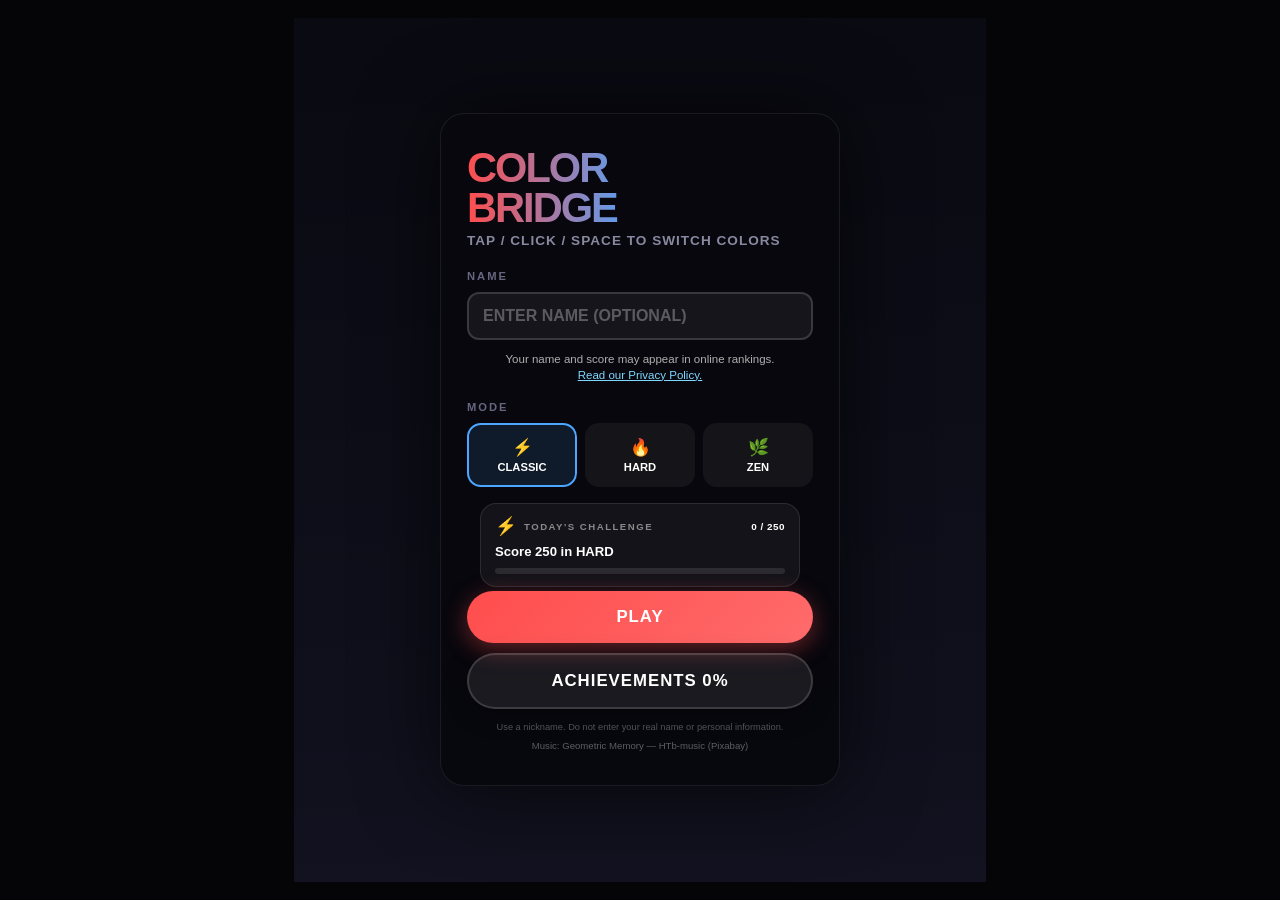
==== games/color-bridge/index.html @ f315a154 "Update index.html" ====
<!DOCTYPE html>
<html lang="en">
<head>
    <meta charset="UTF-8">
    <meta name="viewport" content="width=device-width, initial-scale=1.0, user-scalable=no, viewport-fit=cover">
    <meta name="apple-mobile-web-app-capable" content="yes">
    <meta name="mobile-web-app-capable" content="yes">
    <meta name="apple-mobile-web-app-status-bar-style" content="black-translucent">
    <meta name="description" content="Color Bridge - A fast-paced color switching arcade game. Tap to match colors and survive as long as you can!">
    <title>Color Bridge</title>
    <script src="https://sdk.crazygames.com/crazygames-sdk-v3.js"></script>
    <script src="vendor/supabase.min.js"></script>
    <style>
        /* Montserrat bundled locally (variable font, weights 400/700/900) to avoid external CDN requests */
        @font-face {
            font-family: 'Montserrat';
            font-style: normal;
            font-weight: 100 900;
            font-display: swap;
            src: url('fonts/montserrat-latin.woff2') format('woff2');
        }
        
        * {
            margin: 0;
            padding: 0;
            box-sizing: border-box;
            touch-action: none;
            -webkit-user-select: none;
            user-select: none;
        }
        body {
            background: #050508;
            display: flex;
            justify-content: center;
            align-items: center;
            min-height: 100vh;
            min-height: 100dvh;
            overflow: hidden;
            font-family: 'Montserrat', sans-serif;
            padding-top: env(safe-area-inset-top);
            padding-bottom: env(safe-area-inset-bottom);
            box-sizing: border-box;
        }
        #gameContainer {
            position: relative;
            width: min(100vw, 480px, calc((100dvh - env(safe-area-inset-top) - env(safe-area-inset-bottom)) * 9 / 16));
            aspect-ratio: 9/16;
            background: #0a0a12;
        }
        @media (min-width: 900px) {
            #gameContainer {
                width: min(90vw, calc(96vh * 4 / 5), 700px);
                aspect-ratio: 4 / 5;
                max-width: none;
            }
            .screen {
                max-width: 520px;
            }
        }
        @media (max-width: 899px) {
            #gameContainer {
                width: min(100vw, calc((100vh - env(safe-area-inset-top) - env(safe-area-inset-bottom)) * 9 / 16));
                aspect-ratio: 9 / 16;
            }
            .screen {
                max-height: calc(100vh - env(safe-area-inset-top) - env(safe-area-inset-bottom) - 18px);
                overflow-y: auto;
                -webkit-overflow-scrolling: touch;
            }
            #startScreen {
                padding-top: 22px;
                padding-bottom: calc(22px + env(safe-area-inset-bottom));
                overflow-y: auto;
                -webkit-overflow-scrolling: touch;
                touch-action: pan-y;
            }
            #gameOverScreen,
            #achScreen {
                max-height: calc(100vh - env(safe-area-inset-top) - env(safe-area-inset-bottom) - 18px);
                overflow-y: auto;
                -webkit-overflow-scrolling: touch;
                touch-action: pan-y;
            }
            #achScreen {
                padding-top: calc(env(safe-area-inset-top) + 10px);
                padding-bottom: calc(env(safe-area-inset-bottom) + 10px);
            }
        }
        canvas {
            width: 100%;
            height: 100%;
            display: block;
        }
        #ui {
            position: absolute;
            top: 0;
            left: 0;
            width: 100%;
            height: 100%;
            pointer-events: none;
            display: flex;
            flex-direction: column;
            justify-content: center;
            align-items: center;
        }
        .hidden { display: none !important; }
        
        .screen {
            background: rgba(8, 8, 14, 0.97);
            border-radius: 24px;
            padding: 34px 26px;
            pointer-events: auto;
            width: 86%;
            max-width: 400px;
            box-shadow: 0 0 80px rgba(0,0,0,0.7);
            animation: popIn 0.35s cubic-bezier(0.34, 1.56, 0.64, 1);
            border: 1px solid rgba(255,255,255,0.08);
        }
        @keyframes popIn {
            from { opacity: 0; transform: scale(0.85) translateY(20px); }
            to { opacity: 1; transform: scale(1) translateY(0); }
        }
        
        h1 {
            font-size: 2.6em;
            font-weight: 900;
            letter-spacing: -2px;
            line-height: 0.95;
            margin-bottom: 6px;
        }
        .subtitle {
            color: #8888a0;
            margin-bottom: 22px;
            font-size: 0.85em;
            font-weight: 700;
            letter-spacing: 1px;
        }
        
        .btn {
            border: none;
            color: white;
            padding: 16px 36px;
            font-size: 1.05em;
            font-weight: 900;
            border-radius: 50px;
            cursor: pointer;
            transition: transform 0.1s, box-shadow 0.2s;
            box-shadow: 0 6px 24px rgba(0,0,0,0.3);
            font-family: 'Montserrat', sans-serif;
            width: 100%;
            text-transform: uppercase;
            letter-spacing: 1px;
        }
        .btn:active { transform: scale(0.96); }
        .btn-primary {
            background: linear-gradient(135deg, #ff4d4d, #ff6b6b);
            box-shadow: 0 6px 24px rgba(255, 77, 77, 0.4);
        }
        .btn-secondary {
            background: rgba(255,255,255,0.08);
            border: 2px solid rgba(255,255,255,0.15);
        }
        
        .section-title {
            color: #666680;
            font-size: 0.7em;
            font-weight: 900;
            text-transform: uppercase;
            letter-spacing: 2px;
            margin: 18px 0 10px;
        }
        
        .mode-grid {
            display: grid;
            grid-template-columns: repeat(3, 1fr);
            gap: 8px;
            margin-bottom: 14px;
        }
        .mode-btn {
            background: rgba(255,255,255,0.05);
            border: 2px solid transparent;
            border-radius: 14px;
            padding: 12px 4px;
            color: #fff;
            cursor: pointer;
            transition: all 0.2s;
            font-family: 'Montserrat', sans-serif;
            font-size: 0.7em;
            font-weight: 800;
        }
        .mode-btn.active {
            border-color: #4da6ff;
            background: rgba(77, 166, 255, 0.12);
        }
        .mode-icon {
            font-size: 1.5em;
            display: block;
            margin-bottom: 3px;
        }
        
        #topBar {
            position: absolute;
            top: 0;
            left: 0;
            width: 100%;
            padding: 14px 16px;
            display: flex;
            justify-content: space-between;
            align-items: flex-start;
            pointer-events: none;
            z-index: 10;
        }
        .top-left, .top-right {
            display: flex;
            align-items: center;
            gap: 9px;
        }
        .top-right {
            flex-direction: column;
            align-items: flex-end;
            gap: 8px;
        }
        #pauseBtn {
            width: 42px;
            height: 42px;
            border-radius: 50%;
            background: rgba(255,255,255,0.08);
            border: 2px solid rgba(255,255,255,0.15);
            color: white;
            font-size: 1.1em;
            cursor: pointer;
            pointer-events: auto;
            display: flex;
            align-items: center;
            justify-content: center;
        }
        #muteBtn {
            width: 42px;
            height: 42px;
            border-radius: 50%;
            background: rgba(255,255,255,0.08);
            border: 2px solid rgba(255,255,255,0.15);
            color: white;
            font-size: 1.1em;
            cursor: pointer;
            pointer-events: auto;
            display: flex;
            align-items: center;
            justify-content: center;
        }
        #levelBadge {
            background: linear-gradient(135deg, #ff00cc, #3333ff);
            color: white;
            padding: 8px 16px;
            border-radius: 20px;
            font-weight: 900;
            font-size: 0.85em;
            box-shadow: 0 0 20px rgba(255,0,204,0.4);
        }
        #zenLives {
            color: #00ff88;
            font-size: 1.6em;
            font-weight: 900;
            text-shadow: 0 0 12px rgba(0, 255, 136, 0.5);
            line-height: 1;
        }
        #livesDisplay {
            display: flex;
            gap: 5px;
            filter: drop-shadow(0 0 8px rgba(255, 77, 77, 0.5));
        }
        .heart {
            width: 24px;
            height: 24px;
            transition: all 0.3s ease;
        }
        .heart.lost {
            opacity: 0.5;
            transform: scale(0.9);
        }
        
        #rainbowBadge {
            position: absolute;
            top: 115px;
            left: 50%;
            transform: translateX(-50%);
            background: linear-gradient(90deg, #ff4d4d, #ffdd33, #4da6ff, #ff00ff);
            color: #000;
            padding: 6px 16px;
            border-radius: 20px;
            font-weight: 900;
            font-size: 0.8em;
            letter-spacing: 1px;
            opacity: 0;
            transition: opacity 0.2s;
            pointer-events: none;
            z-index: 10;
            box-shadow: 0 0 20px rgba(255,255,255,0.5);
        }
        #heavyBlockBadge {
            position: absolute;
            top: 150px;
            left: 50%;
            transform: translateX(-50%);
            background: linear-gradient(90deg, #ff6b35, #ff4d4d);
            color: #fff;
            padding: 6px 16px;
            border-radius: 20px;
            font-weight: 900;
            font-size: 0.8em;
            letter-spacing: 1px;
            opacity: 0;
            transition: opacity 0.2s;
            pointer-events: none;
            z-index: 10;
            box-shadow: 0 0 20px rgba(255,107,53,0.45);
        }
        #scoreCenter {
            position: absolute;
            top: 64px;
            left: 0;
            width: 100%;
            text-align: center;
            pointer-events: none;
            z-index: 10;
        }
        #scoreValue {
            color: white;
            font-size: 2.2em;
            font-weight: 900;
            text-shadow: 0 2px 16px rgba(0,0,0,0.6);
            line-height: 1;
        }
        
        #recoveryGaugeWrap {
            width: 120px;
            height: 6px;
            background: rgba(255,255,255,0.12);
            border-radius: 3px;
            margin: 8px auto 3px;
            overflow: hidden;
        }
        #recoveryGaugeFill {
            height: 100%;
            width: 0%;
            background: #00ff88;
            box-shadow: 0 0 8px rgba(0,255,136,0.5);
            transition: width 0.15s ease;
        }
        #recoveryGaugeText {
            color: rgba(255,255,255,0.65);
            font-size: 0.55em;
            font-weight: 700;
            letter-spacing: 0.5px;
        }
        #comboValue {
            color: #ffdd33;
            font-size: 1em;
            font-weight: 900;
            opacity: 0;
            transition: opacity 0.2s;
            text-shadow: 0 0 12px rgba(255,221,51,0.4);
        }
        #feverBadge {
            position: absolute;
            top: 115px;
            left: 50%;
            transform: translateX(-50%);
            background: linear-gradient(90deg, #ff00cc, #3333ff);
            color: white;
            padding: 6px 16px;
            border-radius: 20px;
            font-weight: 900;
            font-size: 0.8em;
            letter-spacing: 1px;
            opacity: 0;
            transition: opacity 0.2s;
            pointer-events: none;
            z-index: 10;
            box-shadow: 0 0 20px rgba(255,0,204,0.5);
        }
        
        #safeBadge {
            position: absolute;
            top: 115px;
            left: 50%;
            transform: translateX(-50%);
            background: linear-gradient(90deg, #00ff88, #00cc66);
            color: #000;
            padding: 6px 16px;
            border-radius: 20px;
            font-weight: 900;
            font-size: 0.8em;
            letter-spacing: 1px;
            opacity: 0;
            transition: opacity 0.2s;
            pointer-events: none;
            z-index: 10;
            box-shadow: 0 0 20px rgba(0,255,136,0.5);
        }
        
        #saveBadge {
            position: absolute;
            top: 115px;
            left: 50%;
            transform: translateX(-50%);
            background: linear-gradient(90deg, #ffdd33, #ffaa00);
            color: #000;
            padding: 6px 16px;
            border-radius: 20px;
            font-weight: 900;
            font-size: 0.8em;
            letter-spacing: 1px;
            opacity: 0;
            transition: opacity 0.2s;
            pointer-events: none;
            z-index: 10;
            box-shadow: 0 0 20px rgba(255,221,51,0.5);
        }
        
        .stats-row {
            display: flex;
            justify-content: space-around;
            margin: 18px 0;
        }
        .stat-box {
            text-align: center;
        }
        .stat-value {
            color: #fff;
            font-size: 1.6em;
            font-weight: 900;
        }
        .stat-label {
            color: #666680;
            font-size: 0.65em;
            font-weight: 800;
            letter-spacing: 1px;
        }
        
        #rankingList {
            background: rgba(255,255,255,0.04);
            border-radius: 14px;
            padding: 8px;
            margin: 10px 0;
            text-align: left;
            max-height: 240px;
            overflow-y: auto;
            -webkit-overflow-scrolling: touch;
        }
        #gameOverScreen {
            max-height: calc(100% - 12px);
            overflow-y: auto;
            -webkit-overflow-scrolling: touch;
            overscroll-behavior: contain;
            padding-bottom: calc(20px + env(safe-area-inset-bottom));
        }
        #gameOverScreen #rankingList {
            max-height: min(240px, 26dvh);
        }
        .ranking-item {
            display: flex;
            align-items: center;
            padding: 7px 6px;
            color: #fff;
            font-weight: 800;
            border-bottom: 1px solid rgba(255,255,255,0.06);
            font-size: 0.9em;
        }
        .ranking-item:last-child { border-bottom: none; }
        .ranking-item.current {
            background: rgba(77, 166, 255, 0.18);
            border-radius: 8px;
            box-shadow: 0 0 0 2px rgba(77,166,255,0.5) inset;
        }
        .rank { font-weight: 900; width: 42px; flex-shrink: 0; }
        .rank-1 { color: #ffdd33; }
        .rank-2 { color: #c0c0c0; }
        .rank-3 { color: #cd7f32; }
        .ranking-item .r-name {
            flex: 1;
            overflow: hidden;
            text-overflow: ellipsis;
            white-space: nowrap;
            margin: 0 8px;
            color: #d8d8e8;
        }
        .ranking-item.current .r-name { color: #fff; }
        .ranking-item .r-score { font-weight: 900; color: #fff; flex-shrink: 0; }

        #playerNameInput {
            width: 100%;
            background: rgba(255,255,255,0.06);
            border: 2px solid rgba(255,255,255,0.15);
            border-radius: 12px;
            padding: 13px 14px;
            color: #fff;
            font-family: 'Montserrat', sans-serif;
            font-weight: 700;
            font-size: 16px;
            outline: none;
            margin-bottom: 4px;
        }
        #playerNameInput:focus { border-color: #4da6ff; }
        #playerNameInput::placeholder { color: rgba(255,255,255,0.3); }


        #rankSummary {
            text-align: center;
            font-weight: 900;
            font-size: 1em;
            letter-spacing: 1px;
            color: #4da6ff;
            margin: 12px 0 2px;
            min-height: 20px;
        }
        #rankSummary.out { color: #ff8888; }

        .rank-tabs {
            display: flex;
            flex-direction: column;
            gap: 6px;
            margin-top: 8px;
        }
        .rank-tab-group {
            display: flex;
            gap: 6px;
        }
        .rank-tab {
            flex: 1;
            background: rgba(255,255,255,0.05);
            border: 2px solid transparent;
            border-radius: 10px;
            padding: 8px 4px;
            color: #9a9ab0;
            cursor: pointer;
            font-family: 'Montserrat', sans-serif;
            font-size: 0.7em;
            font-weight: 800;
            letter-spacing: 1px;
        }
        .rank-tab.active {
            color: #fff;
            border-color: #4da6ff;
            background: rgba(77, 166, 255, 0.12);
        }

        #tutGuide {
            position: absolute;
            top: 0; left: 0;
            width: 100%; height: 100%;
            display: flex;
            flex-direction: column;
            align-items: center;
            justify-content: center;
            pointer-events: none;
            z-index: 30;
        }
        #tutPulse {
            width: 90px;
            height: 90px;
            border-radius: 50%;
            border: 4px solid rgba(255,255,255,0.9);
            box-shadow: 0 0 30px rgba(255,255,255,0.5);
            animation: tutPulse 1.2s ease-out infinite;
            margin-bottom: 22px;
        }
        @keyframes tutPulse {
            0%   { transform: scale(0.7); opacity: 1; }
            100% { transform: scale(1.5); opacity: 0; }
        }
        #tutText {
            color: #fff;
            font-weight: 900;
            font-size: 2em;
            text-align: center;
            letter-spacing: 1px;
            text-shadow: 0 2px 16px rgba(0,0,0,0.8);
            line-height: 1.1;
            animation: tutFloat 1.6s ease-in-out infinite;
        }
        #tutText span {
            display: block;
            font-size: 0.45em;
            font-weight: 800;
            color: rgba(255,255,255,0.8);
            letter-spacing: 1px;
            margin-top: 8px;
        }
        @keyframes tutFloat {
            0%, 100% { transform: translateY(0); }
            50% { transform: translateY(-6px); }
        }

        #tutBanner {
            position: absolute;
            top: 200px;
            left: 50%;
            transform: translateX(-50%);
            background: linear-gradient(90deg, #ffdd33, #ffaa00);
            color: #1a1a1a;
            padding: 10px 22px;
            border-radius: 22px;
            font-weight: 900;
            font-size: 1em;
            letter-spacing: 0.5px;
            white-space: nowrap;
            z-index: 31;
            pointer-events: none;
            box-shadow: 0 0 24px rgba(255,200,40,0.5);
            animation: tutBannerIn 0.3s cubic-bezier(0.34,1.56,0.64,1);
        }
        @keyframes tutBannerIn {
            from { opacity: 0; transform: translateX(-50%) scale(0.8); }
            to   { opacity: 1; transform: translateX(-50%) scale(1); }
        }

        #tutFreeze {
            position: absolute;
            top: 0; left: 0;
            width: 100%; height: 100%;
            display: flex;
            flex-direction: column;
            align-items: center;
            justify-content: flex-end;
            padding-bottom: 22%;
            pointer-events: none;
            z-index: 40;
        }
        #tutFreezeMsg {
            background: linear-gradient(90deg, #ffdd33, #ffaa00);
            color: #1a1a1a;
            padding: 14px 28px;
            border-radius: 24px;
            font-weight: 900;
            font-size: 1.4em;
            text-align: center;
            letter-spacing: 0.5px;
            box-shadow: 0 0 30px rgba(255,200,40,0.6);
            animation: tutFreezePop 0.35s cubic-bezier(0.34,1.56,0.64,1);
        }
        #tutFreezeCont {
            margin-top: 16px;
            color: #fff;
            font-weight: 800;
            font-size: 0.9em;
            letter-spacing: 1px;
            text-shadow: 0 2px 10px rgba(0,0,0,0.8);
            animation: tutFloat 1.4s ease-in-out infinite;
        }
        @keyframes tutFreezePop {
            from { opacity: 0; transform: scale(0.7); }
            to   { opacity: 1; transform: scale(1); }
        }

        #dailyCard {
            width: 100%;
            max-width: 320px;
            margin: 16px auto 4px;
            padding: 12px 14px;
            border-radius: 16px;
            background: rgba(255,255,255,0.05);
            border: 1px solid rgba(255,255,255,0.1);
            box-sizing: border-box;
        }
        #dailyCard.daily-done {
            border-color: rgba(0,230,118,0.6);
            background: rgba(0,230,118,0.08);
        }
        .daily-head {
            display: flex;
            align-items: center;
            gap: 7px;
            margin-bottom: 7px;
        }
        #dailyIcon { font-size: 1.1em; }
        .daily-title {
            color: rgba(255,255,255,0.5);
            font-size: 0.6em;
            font-weight: 900;
            letter-spacing: 1.5px;
            flex: 1;
            text-align: left;
        }
        #dailyProg {
            color: #fff;
            font-size: 0.62em;
            font-weight: 900;
            letter-spacing: 0.5px;
        }
        #dailyCard.daily-done #dailyProg { color: #00e676; }
        #dailyText {
            color: #fff;
            font-size: 0.82em;
            font-weight: 800;
            text-align: left;
            margin-bottom: 9px;
        }
        .daily-bar {
            width: 100%;
            height: 6px;
            border-radius: 3px;
            background: rgba(255,255,255,0.1);
            overflow: hidden;
        }
        #dailyBarFill {
            height: 100%;
            width: 0%;
            border-radius: 3px;
            background: linear-gradient(90deg, #4da6ff, #00e676);
            transition: width 0.4s ease;
        }
        #dailyCard.daily-done #dailyBarFill {
            background: #00e676;
        }

        #dailyToast {
            position: absolute;
            top: 120px;
            left: 50%;
            transform: translateX(-50%);
            background: linear-gradient(90deg, #00e676, #00c853);
            color: #06140b;
            padding: 12px 24px;
            border-radius: 24px;
            font-weight: 900;
            font-size: 0.95em;
            letter-spacing: 0.5px;
            white-space: nowrap;
            z-index: 45;
            pointer-events: none;
            box-shadow: 0 0 28px rgba(0,230,118,0.55);
            animation: dailyToastIn 0.4s cubic-bezier(0.34,1.56,0.64,1);
        }
        @keyframes dailyToastIn {
            from { opacity: 0; transform: translateX(-50%) translateY(-12px) scale(0.85); }
            to   { opacity: 1; transform: translateX(-50%) translateY(0) scale(1); }
        }

        /* Achievement unlock toast */
        #achToast {
            position: absolute;
            top: 120px;
            left: 50%;
            transform: translateX(-50%);
            display: flex;
            align-items: center;
            gap: 11px;
            background: rgba(20,20,28,0.96);
            border: 2px solid #ffd54a;
            color: #fff;
            padding: 11px 18px;
            border-radius: 16px;
            font-size: 0.72em;
            font-weight: 700;
            line-height: 1.3;
            white-space: nowrap;
            z-index: 46;
            pointer-events: none;
            box-shadow: 0 6px 30px rgba(0,0,0,0.5);
            animation: dailyToastIn 0.4s cubic-bezier(0.34,1.56,0.64,1);
        }
        #achToast .ach-toast-ic { font-size: 1.8em; }
        #achToast b { font-size: 0.85em; letter-spacing: 1px; color: #ffd54a; }

        /* New badges on game over */
        #achNew {
            margin: 4px auto 10px;
            padding: 10px 14px;
            border-radius: 14px;
            background: rgba(255,213,74,0.08);
            border: 1px solid rgba(255,213,74,0.3);
            max-width: 320px;
        }
        .ach-new-title { color: #ffd54a; font-weight: 900; font-size: 0.72em; letter-spacing: 0.5px; margin-bottom: 8px; }
        .ach-new-row { display: flex; flex-wrap: wrap; gap: 8px; justify-content: center; }
        .ach-new-badge {
            width: 40px; height: 40px;
            display: flex; align-items: center; justify-content: center;
            font-size: 1.3em;
            border-radius: 10px;
            background: rgba(255,255,255,0.06);
            border: 2px solid var(--tc, #ffd54a);
            box-shadow: 0 0 14px color-mix(in srgb, var(--tc, #ffd54a) 45%, transparent);
        }

        /* Achievements full screen */
        #achScreen {
            position: absolute;
            inset: 0;
            background: #0a0a12;
            z-index: 60;
            display: flex;
            flex-direction: column;
            min-height: 0;
            padding: calc(env(safe-area-inset-top) + 16px) 16px calc(env(safe-area-inset-bottom) + 16px);
            box-sizing: border-box;
        }
        #achHeader {
            display: flex; align-items: center; justify-content: space-between;
            margin-bottom: 14px;
        }
        #achHeader span { color: #fff; font-weight: 900; font-size: 1.1em; letter-spacing: 2px; }
        #achClose {
            width: 38px; height: 38px; border-radius: 50%;
            border: 2px solid rgba(255,255,255,0.15);
            background: rgba(255,255,255,0.06); color: #fff;
            font-size: 1em; font-weight: 900; cursor: pointer;
        }
        #achProgWrap { margin-bottom: 16px; }
        .ach-prog-top { display: flex; justify-content: space-between; align-items: baseline; margin-bottom: 7px; }
        #achProgText { color: #fff; font-weight: 900; font-size: 1.1em; }
        #achProgPct { color: #00e676; font-weight: 900; font-size: 1.3em; }
        .ach-prog-bar { width: 100%; height: 10px; border-radius: 5px; background: rgba(255,255,255,0.1); overflow: hidden; }
        #achProgFill { height: 100%; width: 0%; border-radius: 5px; background: linear-gradient(90deg, #4da6ff, #00e676); transition: width 0.5s ease; }
        #achGrid { flex: 1; min-height: 0; overflow-y: auto; -webkit-overflow-scrolling: touch; touch-action: pan-y; }
        @media (max-width: 899px) {
            #ui {
                justify-content: center;
                align-items: center;
                overflow: hidden;
                padding-top: 0;
                padding-bottom: 0;
            }
            #startScreen {
                max-height: calc(100vh - env(safe-area-inset-top) - env(safe-area-inset-bottom) - 18px);
                overflow-y: auto;
                -webkit-overflow-scrolling: touch;
                touch-action: pan-y;
                box-sizing: border-box;
                padding-top: 20px;
                padding-bottom: 20px;
            }
            #achScreen {
                overflow-y: auto;
                -webkit-overflow-scrolling: touch;
                touch-action: pan-y;
            }
            #gameOverScreen {
                max-height: calc(100vh - env(safe-area-inset-top) - env(safe-area-inset-bottom) - 18px);
                overflow-y: auto;
                -webkit-overflow-scrolling: touch;
                touch-action: pan-y;
            }
            #achGrid {
                padding-right: 2px;
                touch-action: pan-y;
            }
            .ach-cat-grid {
                gap: 6px;
            }
            .ach-item {
                padding: 8px 8px;
            }
            .ach-name {
                font-size: 0.62em;
            }
            .ach-hint {
                font-size: 0.54em;
            }
            #rankingList {
                touch-action: pan-y;
            }
            #gameOverScreen h1 {
                font-size: 1.8em !important;
            }
            #finalScore {
                font-size: 2.6em !important;
            }
            .stat-value {
                font-size: 1.3em;
            }
            .stat-label {
                font-size: 0.56em;
            }
            #rankSummary {
                font-size: 0.88em;
                margin-top: 10px;
            }
            .rank-tab {
                font-size: 0.62em;
                padding: 7px 3px;
            }
            #rankingList {
                max-height: min(220px, 22dvh);
            }
            .ranking-item {
                font-size: 0.78em;
                padding: 5px 4px;
            }
            .rank {
                width: 34px;
            }
            #achNew {
                max-width: 100%;
                padding: 8px 10px;
            }
            .ach-new-title {
                font-size: 0.64em;
            }
            .ach-new-badge {
                width: 34px;
                height: 34px;
                font-size: 1.05em;
            }
        }
        .ach-cat-head {
            color: rgba(255,255,255,0.55); font-weight: 900; font-size: 0.7em;
            letter-spacing: 1.5px; margin: 14px 2px 8px;
        }
        .ach-cat-head span { color: rgba(255,255,255,0.35); }
        .ach-cat-grid { display: grid; grid-template-columns: 1fr 1fr; gap: 8px; }
        #achScreen,
        #achScreen *,
        #startScreen,
        #startScreen *,
        #gameOverScreen,
        #gameOverScreen * {
            touch-action: pan-y;
        }
        .ach-item {
            display: flex; align-items: center; gap: 9px;
            padding: 9px 10px; border-radius: 12px;
            background: rgba(255,255,255,0.04);
            border: 1px solid rgba(255,255,255,0.07);
            opacity: 0.55;
        }
        .ach-item.got {
            opacity: 1;
            border-color: var(--tc);
            background: color-mix(in srgb, var(--tc) 12%, transparent);
        }
        .ach-ic {
            font-size: 1.4em; filter: grayscale(1) brightness(0.8);
            width: 26px; text-align: center; flex-shrink: 0;
        }
        .ach-item.got .ach-ic { filter: none; }
        .ach-info { min-width: 0; }
        .ach-name { color: #fff; font-weight: 800; font-size: 0.66em; line-height: 1.15; }
        .ach-hint { color: rgba(255,255,255,0.45); font-weight: 700; font-size: 0.58em; margin-top: 2px; }
        .ach-item.got .ach-hint { color: var(--tc); }
    </style>
</head>
<body>
    <div id="gameContainer">
        <canvas id="gameCanvas"></canvas>
        
        <div id="topBar" class="hidden">
            <div class="top-left">
                <button id="pauseBtn">⏸</button>
                <button id="muteBtn">🔊</button>
            </div>
            <div class="top-right">
                <div id="levelBadge">LV 1</div>
                <div id="livesDisplay">
                    <svg class="heart" viewBox="0 0 24 24"><path d="M12 21.35l-1.45-1.32C5.4 15.36 2 12.28 2 8.5 2 5.42 4.42 3 7.5 3c1.74 0 3.41.81 4.5 2.09C13.09 3.81 14.76 3 16.5 3 19.58 3 22 5.42 22 8.5c0 3.78-3.4 6.86-8.55 11.54L12 21.35z" fill="#ff4d4d"/></svg>
                    <svg class="heart" viewBox="0 0 24 24"><path d="M12 21.35l-1.45-1.32C5.4 15.36 2 12.28 2 8.5 2 5.42 4.42 3 7.5 3c1.74 0 3.41.81 4.5 2.09C13.09 3.81 14.76 3 16.5 3 19.58 3 22 5.42 22 8.5c0 3.78-3.4 6.86-8.55 11.54L12 21.35z" fill="#ff4d4d"/></svg>
                    <svg class="heart" viewBox="0 0 24 24"><path d="M12 21.35l-1.45-1.32C5.4 15.36 2 12.28 2 8.5 2 5.42 4.42 3 7.5 3c1.74 0 3.41.81 4.5 2.09C13.09 3.81 14.76 3 16.5 3 19.58 3 22 5.42 22 8.5c0 3.78-3.4 6.86-8.55 11.54L12 21.35z" fill="#ff4d4d"/></svg>
                </div>
                <div id="zenLives" class="hidden">∞</div>
            </div>
        </div>
        
        <div id="scoreCenter" class="hidden">
            <div id="scoreValue">0</div>
            <div id="comboValue">x0</div>
            <div id="recoveryGaugeWrap"><div id="recoveryGaugeFill"></div></div>
            <div id="recoveryGaugeText">LIFE 0/10</div>
        </div>
        <div id="feverBadge">FEVER x2</div>
        <div id="safeBadge">SAFE!</div>
        <div id="saveBadge">SAVE CHANCE!</div>
        <div id="rainbowBadge">RAINBOW BRIDGE!</div>
        <div id="heavyBlockBadge">HEAVY x3</div>

        <div id="tutBanner" class="hidden"></div>
        <div id="tutGuide" class="hidden">
            <div id="tutPulse"></div>
            <div id="tutText">CLICK / SPACE<br><span>to match the color</span></div>
        </div>
        <div id="tutFreeze" class="hidden">
            <div id="tutFreezeMsg"></div>
            <div id="tutFreezeCont">TAP to continue</div>
        </div>
        <div id="dailyToast" class="hidden"></div>
        <div id="achToast" class="hidden"></div>

        <div id="achScreen" class="hidden">
            <div id="achHeader">
                <span>ACHIEVEMENTS</span>
                <button id="achClose">✕</button>
            </div>
            <div id="achProgWrap">
                <div class="ach-prog-top"><span id="achProgText">0 / 0</span><span id="achProgPct">0%</span></div>
                <div class="ach-prog-bar"><div id="achProgFill"></div></div>
            </div>
            <div id="achGrid"></div>
        </div>

        <div id="ui">
            <div id="startScreen" class="screen">
                <h1 style="background: linear-gradient(90deg, #ff4d4d, #4da6ff, #ffdd33); -webkit-background-clip: text; -webkit-text-fill-color: transparent; background-clip: text;">COLOR<br>BRIDGE</h1>
                <p class="subtitle">TAP / CLICK / SPACE TO SWITCH COLORS</p>
                
                <div class="section-title">NAME</div>
                <input id="playerNameInput" type="text" maxlength="20" placeholder="ENTER NAME (OPTIONAL)" autocomplete="off">
                <div style="font-size: 0.72em; line-height: 1.35; color: rgba(255,255,255,0.68); margin: 8px 0 0; text-align: center;">
                    Your name and score may appear in online rankings.
                    <div><a href="https://game-site.hesvynplay.workers.dev/games/color-bridge/privacy/" target="_blank" rel="noopener noreferrer" style="color: #7fd8ff; text-decoration: underline;">Read our Privacy Policy.</a></div>
                </div>

                <div class="section-title">MODE</div>
                <div class="mode-grid">
                    <button class="mode-btn active" data-mode="classic"><span class="mode-icon">⚡</span>CLASSIC</button>
                    <button class="mode-btn" data-mode="hard"><span class="mode-icon">🔥</span>HARD</button>
                    <button class="mode-btn" data-mode="zen"><span class="mode-icon">🌿</span>ZEN</button>
                </div>

                <div id="dailyCard">
                    <div class="daily-head">
                        <span id="dailyIcon">🎯</span>
                        <span class="daily-title">TODAY'S CHALLENGE</span>
                        <span id="dailyProg">0 / 0</span>
                    </div>
                    <div id="dailyText">—</div>
                    <div class="daily-bar"><div id="dailyBarFill"></div></div>
                </div>

                <button class="btn btn-primary" id="startBtn">PLAY</button>
                <button class="btn btn-secondary" id="achBtn" style="margin-top:10px"><span id="achBtnLabel">ACHIEVEMENTS  0%</span></button>
                <div style="font-size:0.58em; color:rgba(255,255,255,0.3); margin-top:12px; text-align:center; line-height:1.4;">Use a nickname. Do not enter your real name or personal information.</div>
                <div style="font-size:0.6em; color:rgba(255,255,255,0.35); margin-top:6px; text-align:center;">Music: Geometric Memory — HTb-music (Pixabay)</div>
            </div>
            
            <div id="gameOverScreen" class="screen hidden">
                <h1 style="font-size: 2.2em; color: #ff4d4d;">GAME OVER</h1>
                <div id="finalScore" style="color: white; font-size: 3.2em; font-weight: 900; margin: 8px 0 2px;">0</div>
                <div style="display:flex; justify-content:center; gap:12px; align-items:center; margin-bottom:8px;">
                    <div id="scoreDiff" style="font-weight:900; font-size:0.9em; opacity:0;"></div>
                    <div id="bestLabel" style="color: #ffd700; font-weight: 900; font-size: 0.85em; opacity: 0;">NEW BEST!</div>
                </div>
                <div id="achNew" class="hidden"></div>
                
                <div class="stats-row">
                    <div class="stat-box"><div class="stat-value" id="statLevel">1</div><div class="stat-label">LEVEL</div></div>
                    <div class="stat-box"><div class="stat-value" id="statMaxCombo">0</div><div class="stat-label">MAX COMBO</div></div>
                    <div class="stat-box"><div class="stat-value" id="statBlocks">0</div><div class="stat-label">BLOCKS</div></div>
                </div>
                
                <div id="rankSummary">—</div>
                <div class="rank-tabs">
                    <div class="rank-tab-group">
                        <button class="rank-tab period-tab active" data-period="daily">DAILY</button>
                        <button class="rank-tab period-tab" data-period="weekly">WEEKLY</button>
                    </div>
                </div>
                <div id="rankingList"></div>
                
                <button class="btn btn-primary" id="restartBtn">RETRY</button>
                <button class="btn btn-secondary" id="menuBtn" style="margin-top:10px">MENU</button>
            </div>
            
            <div id="pauseScreen" class="screen hidden">
                <h1 style="font-size: 2em; color: #fff; margin-bottom: 24px;">PAUSED</h1>
                
                <button class="btn btn-primary" id="resumeBtn">RESUME</button>
                <button class="btn btn-secondary" id="pauseMenuBtn" style="margin-top:10px">MENU</button>
                <div style="font-size:0.6em; color:rgba(255,255,255,0.35); margin-top:14px; text-align:center;">Music: Geometric Memory — HTb-music (Pixabay)</div>
            </div>
        </div>
    </div>

    <script>
        // --- Sitelock: only allow the game to run on CrazyGames (and approved dev hosts) ---
        (function sitelock() {
            // Domains allowed to host OR embed the game. CrazyGames embeds the game in an iframe
            // on its own pages, so we check both the game's own host and the parent frame origin.
            const allowedHostSuffixes = [
                'crazygames.com',
                'crazygames.co.uk',
                '1001juegos.com',
                'hesvynplay.workers.dev', // own hosting / dev & staging
                'localhost',
                '127.0.0.1'
            ];
            const hostMatches = (h) => {
                h = (h || '').toLowerCase();
                return allowedHostSuffixes.some(s => h === s || h.endsWith('.' + s));
            };
            const originHostMatches = (origin) => {
                try { return hostMatches(new URL(origin).hostname); } catch (e) { return false; }
            };

            // file:// (local testing) and about:srcdoc have no real hostname — allow them.
            const protocol = window.location.protocol;
            if (protocol === 'file:' || protocol === 'about:') return;

            // 1) Game served from an allowed host.
            if (!window.location.hostname || hostMatches(window.location.hostname)) return;

            // 2) Game embedded in an iframe whose ancestor (the CrazyGames page) is allowed.
            try {
                const ao = window.location.ancestorOrigins;
                if (ao && ao.length) {
                    for (let i = 0; i < ao.length; i++) {
                        if (originHostMatches(ao[i])) return;
                    }
                }
            } catch (e) {}

            // 3) Fallback: referrer (the embedding page) is an allowed host.
            if (window.document.referrer && originHostMatches(window.document.referrer)) return;

            // Unauthorized host: stop the game and show a notice.
            try {
                document.documentElement.innerHTML =
                    '<body style="margin:0;display:flex;align-items:center;justify-content:center;' +
                    'min-height:100vh;background:#050508;color:#8888a0;font-family:sans-serif;' +
                    'text-align:center;padding:24px;">' +
                    '<div><h1 style="color:#fff;margin:0 0 12px;">Color Bridge</h1>' +
                    'Play this game on <a href="https://www.crazygames.com" ' +
                    'style="color:#7fd8ff;">CrazyGames.com</a></div></body>';
            } catch (e) {}
            // Halt further script execution on this page.
            throw new Error('sitelock: unauthorized host "' + host + '"');
        })();

        const canvas = document.getElementById('gameCanvas');
        const ctx = canvas.getContext('2d');
        const screens = {
            start: document.getElementById('startScreen'),
            gameOver: document.getElementById('gameOverScreen'),
            pause: document.getElementById('pauseScreen')
        };
        const ui = {
            score: document.getElementById('scoreValue'),
            combo: document.getElementById('comboValue'),
            comboDisplay: document.getElementById('comboValue'),
            feverBadge: document.getElementById('feverBadge'),
            safeBadge: document.getElementById('safeBadge'),
            saveBadge: document.getElementById('saveBadge'),
            rainbowBadge: document.getElementById('rainbowBadge'),
            heavyBlockBadge: document.getElementById('heavyBlockBadge'),
            scoreCenter: document.getElementById('scoreCenter'),
            topBar: document.getElementById('topBar'),
            pauseBtn: document.getElementById('pauseBtn'),
            muteBtn: document.getElementById('muteBtn'),
            levelBadge: document.getElementById('levelBadge'),
            livesDisplay: document.getElementById('livesDisplay'),
            zenLives: document.getElementById('zenLives'),
            finalScore: document.getElementById('finalScore'),
            bestLabel: document.getElementById('bestLabel'),
            scoreDiff: document.getElementById('scoreDiff'),
            recoveryGaugeFill: document.getElementById('recoveryGaugeFill'),
            recoveryGaugeText: document.getElementById('recoveryGaugeText'),
            rankingList: document.getElementById('rankingList'),
            playerNameInput: document.getElementById('playerNameInput'),
            rankSummary: document.getElementById('rankSummary'),
            tutGuide: document.getElementById('tutGuide'),
            tutText: document.getElementById('tutText'),
            tutBanner: document.getElementById('tutBanner'),
            tutFreeze: document.getElementById('tutFreeze'),
            tutFreezeMsg: document.getElementById('tutFreezeMsg'),
            dailyCard: document.getElementById('dailyCard'),
            dailyIcon: document.getElementById('dailyIcon'),
            dailyText: document.getElementById('dailyText'),
            dailyProg: document.getElementById('dailyProg'),
            dailyBarFill: document.getElementById('dailyBarFill'),
            dailyToast: document.getElementById('dailyToast'),
            achBtn: document.getElementById('achBtn'),
            achBtnLabel: document.getElementById('achBtnLabel'),
            achScreen: document.getElementById('achScreen'),
            achGrid: document.getElementById('achGrid'),
            achProgText: document.getElementById('achProgText'),
            achProgPct: document.getElementById('achProgPct'),
            achProgFill: document.getElementById('achProgFill'),
            achToast: document.getElementById('achToast'),
            achNew: document.getElementById('achNew')
        };
        const stats = {
            level: document.getElementById('statLevel'),
            maxCombo: document.getElementById('statMaxCombo'),
            blocks: document.getElementById('statBlocks')
        };
        
        const THEMES = {
            neon: [
                { name: 'red', hex: '#ff4d4d', glow: 'rgba(255, 77, 77, 0.6)' },
                { name: 'blue', hex: '#4da6ff', glow: 'rgba(77, 166, 255, 0.6)' },
                { name: 'yellow', hex: '#ffdd33', glow: 'rgba(255, 221, 51, 0.6)' }
            ]
        };
        
        const HARD_COLORS = [
            { name: 'red', hex: '#ff4d4d', glow: 'rgba(255, 77, 77, 0.6)' },
            { name: 'blue', hex: '#4da6ff', glow: 'rgba(77, 166, 255, 0.6)' },
            { name: 'yellow', hex: '#ffdd33', glow: 'rgba(255, 221, 51, 0.6)' },
            { name: 'green', hex: '#00e676', glow: 'rgba(0, 230, 118, 0.6)' }
        ];
        
        const MODES = {
            classic: { speedMult: 0.85, spawnMult: 1.0, feverThreshold: 10, scoreMult: 1.0 },
            hard: { speedMult: 1.15, spawnMult: 0.7, feverThreshold: 8, scoreMult: 1.5 },
            zen: { speedMult: 0.75, spawnMult: 1.15, feverThreshold: 12, scoreMult: 0.8 }
        };
        
        const LEVEL_CONFIG = [
            { level: 1, scoreNeeded: 0, colors: 3, speedAdd: 0, effects: [] },
            { level: 2, scoreNeeded: 150, colors: 3, speedAdd: 0.8, effects: ['pulse'] },
            { level: 3, scoreNeeded: 400, colors: 3, speedAdd: 1.4, effects: ['pulse', 'zebra'] },
            { level: 4, scoreNeeded: 800, colors: 3, speedAdd: 2.0, effects: ['pulse', 'zebra', 'wobble'] },
            { level: 5, scoreNeeded: 1400, colors: 4, speedAdd: 2.6, effects: ['pulse', 'zebra', 'wobble', 'ghost'] },
            { level: 6, scoreNeeded: 2200, colors: 4, speedAdd: 3.2, effects: ['pulse', 'zebra', 'wobble', 'ghost', 'rainbow'] },
            { level: 7, scoreNeeded: 3200, colors: 4, speedAdd: 3.8, effects: ['pulse', 'zebra', 'wobble', 'ghost', 'rainbow'] }
        ];
        const BGM_VOLUME = 0.03;
        const BGM_START_OFFSET = 2;
        const CROSSFADE = 0.6;

        // --- Supabase online ranking config ---
        const SUPABASE_URL = 'https://fqctemblbhlxfjumyzus.supabase.co';
        const SUPABASE_KEY = 'sb_publishable_WYpwUhmWdpx7fsxeptK3JA_oNcAT66f';
        let sbClient = null;
        const RANKING_EDGE_URL = 'https://fqctemblbhlxfjumyzus.supabase.co/functions/v1/submit-score';
        try {
            if (window.supabase && SUPABASE_URL && SUPABASE_KEY) {
                sbClient = window.supabase.createClient(SUPABASE_URL, SUPABASE_KEY);
            }
        } catch (e) {
            console.warn('Supabase init failed:', e);
            sbClient = null;
        }
        let rankPeriod = 'daily';
        let playerName = '';
        let playerId = '';
        let runStartAt = 0;
        let runSessionId = '';
        const STORAGE_KEYS = {
            highScore: 'colorBridgeHighScore',
            lastScore: 'colorBridgeLastScore',
            rankings: 'colorBridgeRankings',
            muted: 'colorBridgeMuted',
            daily: 'colorBridgeDaily',
            stats: 'colorBridgeStats',
            ach: 'colorBridgeAch',
            tutDone: 'colorBridgeTutDone',
            heavyHint: 'colorBridgeHeavyHintDone',
            mirrorHint: 'colorBridgeMirrorHintDone',
            ghostHint: 'colorBridgeGhostHintDone',
            speedHint: 'colorBridgeSpeedHintDone',
            mysteryHint: 'colorBridgeMysteryHintDone',
            changeHint: 'colorBridgeChangeHintDone',
            zebraHint: 'colorBridgeZebraHintDone',
            scriptDone: 'colorBridgeScriptDone',
            playerName: 'colorBridgeName',
            anonName: 'colorBridgeAnonName',
            playerId: 'colorBridgePlayerId'
        };
        const PERSISTENT_KEYS = Object.values(STORAGE_KEYS);
        const GameStorage = {
            dataModule: null,
            usingCrazyGamesData: false,
            cache: Object.create(null),
            initPromise: null,
            getLocalItem(key) {
                try { return localStorage.getItem(key); } catch (e) { return null; }
            },
            setLocalItem(key, value) {
                try { localStorage.setItem(key, value); } catch (e) {}
            },
            removeLocalItem(key) {
                try { localStorage.removeItem(key); } catch (e) {}
            },
            primeLocalCache() {
                for (const key of PERSISTENT_KEYS) {
                    const value = this.getLocalItem(key);
                    if (value !== null) this.cache[key] = value;
                }
            },
            async getRemoteItem(key) {
                if (!this.dataModule) return null;
                try {
                    if (typeof this.dataModule.getItem === 'function') return await this.dataModule.getItem(key);
                    if (typeof this.dataModule.get === 'function') return await this.dataModule.get(key);
                } catch (e) {
                    console.warn('[GameStorage] remote get failed:', key, e);
                }
                return null;
            },
            async setRemoteItem(key, value) {
                if (!this.dataModule) return;
                try {
                    if (typeof this.dataModule.setItem === 'function') {
                        await this.dataModule.setItem(key, value);
                        return;
                    }
                    if (typeof this.dataModule.set === 'function') {
                        await this.dataModule.set(key, value);
                    }
                } catch (e) {
                    console.warn('[GameStorage] remote set failed:', key, e);
                }
            },
            async removeRemoteItem(key) {
                if (!this.dataModule) return;
                try {
                    if (typeof this.dataModule.removeItem === 'function') {
                        await this.dataModule.removeItem(key);
                        return;
                    }
                    if (typeof this.dataModule.remove === 'function') {
                        await this.dataModule.remove(key);
                    }
                } catch (e) {
                    console.warn('[GameStorage] remote remove failed:', key, e);
                }
            },
            async clearRemote() {
                if (!this.dataModule) return;
                try {
                    if (typeof this.dataModule.clear === 'function') {
                        await this.dataModule.clear();
                        return;
                    }
                } catch (e) {
                    console.warn('[GameStorage] remote clear failed:', e);
                }
            },
            getItem(key) {
                if (Object.prototype.hasOwnProperty.call(this.cache, key)) return this.cache[key];
                const value = this.getLocalItem(key);
                if (value !== null) this.cache[key] = value;
                return value;
            },
            setItem(key, value) {
                if (value === undefined || value === null) {
                    this.removeItem(key);
                    return;
                }
                const stored = String(value);
                this.cache[key] = stored;
                this.setLocalItem(key, stored);
                this.setRemoteItem(key, stored);
            },
            removeItem(key) {
                delete this.cache[key];
                this.removeLocalItem(key);
                this.removeRemoteItem(key);
            },
            clear() {
                for (const key of PERSISTENT_KEYS) {
                    delete this.cache[key];
                    this.removeLocalItem(key);
                }
                this.clearRemote();
            },
            async syncPersistentKeys() {
                for (const key of PERSISTENT_KEYS) {
                    const localValue = this.getLocalItem(key);
                    const remoteValue = await this.getRemoteItem(key);
                    if (remoteValue !== null && remoteValue !== undefined) {
                        const stored = String(remoteValue);
                        this.cache[key] = stored;
                        if (localValue !== stored) this.setLocalItem(key, stored);
                    } else if (localValue !== null) {
                        this.cache[key] = localValue;
                        await this.setRemoteItem(key, localValue);
                    }
                }
            },
            init(dataModulePromise) {
                if (this.initPromise) return this.initPromise;
                this.primeLocalCache();
                console.log('[GameStorage] fallback = localStorage');
                this.initPromise = (async () => {
                    try {
                        const dataModule = await Promise.resolve(dataModulePromise).catch(() => null);
                        if (!dataModule) {
                            console.log('[GameStorage] CrazyGames Data unavailable, staying on localStorage');
                            return false;
                        }
                        this.dataModule = dataModule;
                        this.usingCrazyGamesData = true;
                        console.log('[GameStorage] CrazyGames Data available');
                        await this.syncPersistentKeys();
                        if (typeof applyPersistentStateFromStorage === 'function') applyPersistentStateFromStorage();
                        return true;
                    } catch (e) {
                        console.warn('[GameStorage] init failed, using localStorage:', e);
                        this.dataModule = null;
                        this.usingCrazyGamesData = false;
                        return false;
                    }
                })();
                return this.initPromise;
            }
        };
        function getStoredFlag(key) {
            return GameStorage.getItem(key) === '1';
        }
        function setStoredFlag(key, value = true) {
            if (value) GameStorage.setItem(key, '1');
            else GameStorage.removeItem(key);
        }
        function getStoredJSON(key, fallback) {
            try {
                const raw = GameStorage.getItem(key);
                return raw ? JSON.parse(raw) : fallback;
            } catch (e) {
                return fallback;
            }
        }
        function setStoredJSON(key, value) {
            try { GameStorage.setItem(key, JSON.stringify(value)); } catch (e) {}
        }

        // --- Onboarding tutorial (first-time only) ---
        // Detect a touch-PRIMARY device (phone/tablet) vs a PC. Checking `ontouchstart` /
        // maxTouchPoints wrongly reports true on desktop Chrome and touchscreen laptops, so we
        // use the pointer/hover media query instead: true only when there is no hover-capable
        // pointer and the primary pointer is coarse (i.e. a real touch device).
        function isTouchPrimary() {
            try {
                if (window.matchMedia) {
                    return window.matchMedia('(hover: none) and (pointer: coarse)').matches;
                }
            } catch (e) {}
            // Fallback for very old browsers without matchMedia.
            return ('ontouchstart' in window) || (navigator.maxTouchPoints > 0);
        }
        // Evaluated at display time so it reflects the current device.
        function actionWord() { return isTouchPrimary() ? 'TAP' : 'CLICK / SPACE'; }
        let tutBannerTimer = null;
        let tutFreeze = false;
        let pendingTutFreeze = null;

        function activateTutFreeze(block) {
            tutFreeze = true;
            // mark this hint as seen so it won't repeat
            if (block.tutType === 'heavy') {
                setStoredFlag(STORAGE_KEYS.heavyHint);
                ui.tutFreezeMsg.textContent = 'HIT IT ' + (block.tutVal || 2) + ' TIMES!';
            } else if (block.tutType === 'mirror') {
                setStoredFlag(STORAGE_KEYS.mirrorHint);
                ui.tutFreezeMsg.textContent = 'MIRROR: MATCH THE NEXT COLOR!';
            } else if (block.tutType === 'ghost') {
                setStoredFlag(STORAGE_KEYS.ghostHint);
                ui.tutFreezeMsg.textContent = 'GHOST: MATCH THE COLOR!';
            } else if (block.tutType === 'speed') {
                setStoredFlag(STORAGE_KEYS.speedHint);
                ui.tutFreezeMsg.textContent = 'FAST BLOCK! MATCH QUICKLY!';
            } else if (block.tutType === 'mystery') {
                setStoredFlag(STORAGE_KEYS.mysteryHint);
                ui.tutFreezeMsg.textContent = 'MYSTERY: COLOR REVEALS LATE!';
            } else if (block.tutType === 'change') {
                setStoredFlag(STORAGE_KEYS.changeHint);
                ui.tutFreezeMsg.textContent = 'CHANGING! MATCH ON ARRIVAL!';
            } else {
                setStoredFlag(STORAGE_KEYS.zebraHint);
                ui.tutFreezeMsg.textContent = 'MATCH EITHER COLOR!';
            }
            block.tutType = null;
            const contEl = document.getElementById('tutFreezeCont');
            if (contEl) contEl.textContent = actionWord() + ' to continue';
            drawTutSpotlight(block);
            ui.tutFreeze.classList.remove('hidden');
        }

        function drawTutSpotlight(block) {
            const w = canvas.width / window.devicePixelRatio;
            const h = canvas.height / window.devicePixelRatio;
            // dim everything
            ctx.save();
            ctx.fillStyle = 'rgba(0,0,0,0.62)';
            ctx.fillRect(0, 0, w, h);
            // glowing ring around the block
            const cx = block.x + block.width / 2;
            const cy = block.y + block.height / 2;
            ctx.beginPath();
            ctx.arc(cx, cy, block.width * 0.95, 0, Math.PI * 2);
            ctx.strokeStyle = '#ffffff';
            ctx.lineWidth = 3;
            ctx.shadowColor = '#ffffff';
            ctx.shadowBlur = 24;
            ctx.stroke();
            ctx.restore();
            // redraw the highlighted block on top of the dim layer.
            // Ghost is normally faint at mid-screen, so force it visible for the hint.
            const savedOpacity = block.opacity;
            if (block.type === 'ghost') block.opacity = 0.96;
            drawBlock(block, getLevelConfig(level));
            block.opacity = savedOpacity;
        }

        function resumeTutFreeze() {
            if (!tutFreeze) return;
            tutFreeze = false;
            ui.tutFreeze.classList.add('hidden');
            lastTime = performance.now();
            requestAnimationFrame(gameLoop);
        }

        function showBasicGuide() {
            if (getStoredFlag(STORAGE_KEYS.tutDone)) return;
            ui.tutText.innerHTML = actionWord() + '<br><span>to match the color</span>';
            ui.tutGuide.classList.remove('hidden');
        }
        function hideBasicGuide() {
            if (!getStoredFlag(STORAGE_KEYS.tutDone)) {
                setStoredFlag(STORAGE_KEYS.tutDone);
            }
            ui.tutGuide.classList.add('hidden');
        }
        function showTutBanner(msg, ms) {
            ui.tutBanner.textContent = msg;
            ui.tutBanner.classList.remove('hidden');
            // restart entrance animation
            ui.tutBanner.style.animation = 'none';
            void ui.tutBanner.offsetWidth;
            ui.tutBanner.style.animation = '';
            if (tutBannerTimer) clearTimeout(tutBannerTimer);
            tutBannerTimer = setTimeout(() => ui.tutBanner.classList.add('hidden'), ms || 2800);
        }
        function hideAllTutorial() {
            ui.tutGuide.classList.add('hidden');
            ui.tutBanner.classList.add('hidden');
            ui.tutFreeze.classList.add('hidden');
            tutFreeze = false;
            pendingTutFreeze = null;
            if (tutBannerTimer) { clearTimeout(tutBannerTimer); tutBannerTimer = null; }
        }
        function getLevelConfig(level) {
            const colors = level <= 4 ? 3 : 4;
            const points = [
                { level: 1, speedAdd: 0 },
                { level: 5, speedAdd: 0.7 },
                { level: 10, speedAdd: 1.4 },
                { level: 20, speedAdd: 2.7 },
                { level: 30, speedAdd: 3.9 },
                { level: 40, speedAdd: 5.0 },
                { level: 50, speedAdd: 6.0 },
                { level: 70, speedAdd: 7.8 },
                { level: 100, speedAdd: 10.0 }
            ];
            let speedAdd = 10.0;
            for (let i = 0; i < points.length - 1; i++) {
                const a = points[i];
                const b = points[i + 1];
                if (level >= a.level && level <= b.level) {
                    const t = (level - a.level) / (b.level - a.level);
                    speedAdd = a.speedAdd + (b.speedAdd - a.speedAdd) * t;
                    break;
                }
            }
            const effects = [];
            if (level >= 2) effects.push('pulse');
            if (level >= 4) effects.push('wobble', 'zebra', 'speed');
            if (level >= 10) effects.push('ghost');
            if (level >= 20) effects.push('change');
            if (level >= 30) effects.push('mirror');
            if (level >= 40) effects.push('mystery');
            if (level >= 15) effects.push('split');
            if (level >= 30) effects.push('fastspin');
            if (level >= 50) effects.push('shrink');
            return { colors, speedAdd, effects };
        }
        
        function scoreForLevel(level) {
            if (level <= 1) return 0;
            if (level <= LEVEL_CONFIG.length) {
                return LEVEL_CONFIG[level - 1].scoreNeeded;
            }
            let prev = LEVEL_CONFIG[LEVEL_CONFIG.length - 1].scoreNeeded;
            for (let i = LEVEL_CONFIG.length + 1; i <= level; i++) {
                prev += 1000 + i * 50;
            }
            return prev;
        }
        
        let state = 'start';
        let selectedMode = 'classic';
        let currentTheme = 'neon';
        let COLORS = THEMES.neon;
        
        let score = 0;
        let highScore = 0;
        let lastScore = 0;
        let rankings = [];
        let combo = 0;
        let maxCombo = 0;
        let blocksCleared = 0;
        let runHeavy = 0;
        let runZebra = 0;
        let runFever = 0;
        let runRainbow = 0;
        let runSpeed = 0;
        let runMirror = 0;
        let runMystery = 0;
        let runChange = 0;
        let runMaxFever = 0;
        let noMissStreak = 0;
        let runChangeStreak = 0;
        let runGhostInStreak = 0;
        let runMysteryInStreak = 0;
        let runFeverChange = 0;
        let runTypesCleared = {};
        let runMirrorCount = 0, runMysteryCount = 0, runChangeCount = 0, runGhostCount = 0, runSpeedCount = 0;
        let lv30Reached = false;
        let noMissAfterLv30 = 0;
        let missedThisRun = false;
        let safeEnded = false;
        let noMissAfterSafe = 0;
        let noMissStreakMax = 0, noMissAfterLv30Max = 0, noMissAfterSafeMax = 0;
        let runChangeStreakMax = 0, runGhostInStreakMax = 0, runMysteryInStreakMax = 0, runFeverChangeMax = 0;
        let reachedLv30NoMiss = false;
        let currentColorIndex = 0;
        let lives = 3;
        let maxLives = 3;
        let level = 1;
        let blocks = [];
        let particles = [];
        let texts = [];
        let spawnTimer = 0;
        let baseSpeed = 3;
        let speed = 3;
        let difficulty = 1;
        let shake = 0;
        let lastTime = 0;
        let bridgePulse = 0;
        let feverActive = false;
        let feverTimer = 0;
        let rainbowBridgeActive = false;
        let rainbowBridgeTimer = 0;
        let heavyBlockActive = false;
        let heavyBlockCooldown = 0;
        let recoveryGauge = 0;
        let lifeOneRescueCooldown = 0;
        let nextHeavyBlockScore = 180;
        let backgroundHue = 0;
        let isPaused = false;
        let previewBlocks = [];
        let damageOverlayAlpha = 0;
        let safeTime = 0;
        let saveChanceActive = false;
        let saveChanceTimer = 0;
        let saveChanceBlock = null;
        let firstSuccessShown = false;
        let totalMistakes = 0;
        let scriptedRemaining = 0;
        let heavyBlockNextSpawnHold = 0;
        const RECOVERY_NEEDED = 10;
        
        function loadData() {
            highScore = parseInt(GameStorage.getItem(STORAGE_KEYS.highScore)) || 0;
            lastScore = parseInt(GameStorage.getItem(STORAGE_KEYS.lastScore)) || 0;
            rankings = getStoredJSON(STORAGE_KEYS.rankings, []) || [];
            COLORS = THEMES.neon;
        }
        function saveData() {
            GameStorage.setItem(STORAGE_KEYS.highScore, highScore);
            GameStorage.setItem(STORAGE_KEYS.lastScore, lastScore);
            setStoredJSON(STORAGE_KEYS.rankings, rankings);
        }
        function applyPersistentStateFromStorage() {
            loadData();
            loadDaily();
            loadAchStats();
            resolvePlayerId();
            if (ui.playerNameInput) {
                const saved = GameStorage.getItem(STORAGE_KEYS.playerName) || '';
                if (saved) ui.playerNameInput.value = saved;
            }
            if (SoundManager && typeof SoundManager.applyStoredSettings === 'function') {
                SoundManager.applyStoredSettings();
            }
            refreshDailyUI();
            refreshAchButton();
        }
        
        function resize() {
            const rect = document.getElementById('gameContainer').getBoundingClientRect();
            canvas.width = rect.width * window.devicePixelRatio;
            canvas.height = rect.height * window.devicePixelRatio;
            ctx.scale(window.devicePixelRatio, window.devicePixelRatio);
        }
        window.addEventListener('resize', resize);
        resize();
        loadData();
        
        function updateLivesUI() {
            if (selectedMode === 'zen') {
                ui.livesDisplay.classList.add('hidden');
                ui.zenLives.classList.remove('hidden');
                return;
            }
            ui.livesDisplay.classList.remove('hidden');
            ui.zenLives.classList.add('hidden');
            const hearts = ui.livesDisplay.querySelectorAll('.heart');
            hearts.forEach((heart, index) => {
                const path = heart.querySelector('path');
                if (index < lives) {
                    path.setAttribute('fill', '#ff4d4d');
                    path.removeAttribute('stroke');
                    path.removeAttribute('stroke-width');
                    heart.classList.remove('lost');
                } else {
                    path.setAttribute('fill', 'none');
                    path.setAttribute('stroke', 'rgba(255,255,255,0.4)');
                    path.setAttribute('stroke-width', '1.5');
                    heart.classList.add('lost');
                }
            });
        }
        function updateLevelUI() {
            ui.levelBadge.textContent = 'LV ' + level;
        }
        function updateHeavyBlockBadge(durability = 0) {
            if (durability > 0) {
                ui.heavyBlockBadge.textContent = 'HEAVY x' + durability;
                ui.heavyBlockBadge.style.opacity = '1';
                return;
            }
            ui.heavyBlockBadge.style.opacity = '0';
        }
        function getHeavyBlockDurability() {
            const baseDurability = level >= 6 ? 3 : (level >= 3 ? (Math.random() < 0.5 ? 2 : 3) : 2);
            let durability = baseDurability;
            if (level >= 8 && Math.random() < 0.18) durability = 4;
            return Math.max(2, Math.min(durability, 4));
        }
        function updateRecoveryUI() {
            const ratio = Math.min(1, recoveryGauge / RECOVERY_NEEDED);
            ui.recoveryGaugeFill.style.width = (ratio * 100) + '%';
            if (lives >= maxLives) {
                ui.recoveryGaugeText.textContent = `BONUS ${recoveryGauge}/${RECOVERY_NEEDED}`;
            } else {
                ui.recoveryGaugeText.textContent = `LIFE ${recoveryGauge}/${RECOVERY_NEEDED}`;
            }
        }
        function updateRecoveryGauge(amount) {
            recoveryGauge += amount;
            if (recoveryGauge >= RECOVERY_NEEDED) {
                const units = Math.floor(recoveryGauge / RECOVERY_NEEDED);
                if (selectedMode !== 'zen' && selectedMode !== 'hard' && lives < maxLives) {
                    const recovered = Math.min(units, maxLives - lives);
                    lives += recovered;
                    recoveryGauge -= recovered * RECOVERY_NEEDED;
                    updateLivesUI();
                    SoundManager.playLifeUp();
                    addFloatingText('+1 LIFE!', (canvas.width / window.devicePixelRatio) / 2, (canvas.height / window.devicePixelRatio) - 130, '#00ff88');
                    createExplosion((canvas.width / window.devicePixelRatio) / 2, (canvas.height / window.devicePixelRatio) - 100, '#00ff88', 28);
                    ui.saveBadge.textContent = 'LIFE UP!';
                    ui.saveBadge.style.opacity = '1';
                    setTimeout(() => { if(ui.saveBadge) ui.saveBadge.style.opacity = '0'; }, 900);
                } else {
                    const bonusUnits = units;
                    recoveryGauge -= bonusUnits * RECOVERY_NEEDED;
                    const bonus = bonusUnits * 100;
                    score += bonus;
                    ui.score.textContent = score;
                    addFloatingText('BONUS +' + bonus, (canvas.width / window.devicePixelRatio) / 2, (canvas.height / window.devicePixelRatio) - 130, '#ffdd33');
                }
            }
            updateRecoveryUI();
        }
        document.querySelectorAll('.mode-btn').forEach(btn => {
            btn.addEventListener('click', () => {
                document.querySelectorAll('.mode-btn').forEach(b => b.classList.remove('active'));
                btn.classList.add('active');
                selectedMode = btn.dataset.mode;
            });
        });
        
        // Crazy Games SDK wrapper
        const CG = {
            sdk: null,
            data: null,
            initPromise: null,
            init() {
                if (this.initPromise) return this.initPromise;
                this.initPromise = (async () => {
                    try {
                        this.sdk = (window.CrazyGames && window.CrazyGames.SDK) || null;
                        if (!this.sdk) {
                            console.warn('CrazyGames SDK not available');
                            return null;
                        }
                        await Promise.resolve(this.sdk.init && this.sdk.init());
                        this.data = this.sdk.data || this.sdk.dataModule || (this.sdk.modules && this.sdk.modules.data) || null;
                        console.log('CrazyGames SDK initialized', { hasData: !!this.data });
                        return this.data;
                    } catch (e) {
                        console.warn('CrazyGames SDK init failed:', e);
                        this.sdk = null;
                        this.data = null;
                        return null;
                    }
                })();
                return this.initPromise;
            },
            getDataModule() {
                return this.data;
            },
            loadingStart() {
                try { if (this.sdk && this.sdk.game && typeof this.sdk.game.loadingStart === 'function') this.sdk.game.loadingStart(); } catch (e) {}
            },
            loadingStop() {
                try { if (this.sdk && this.sdk.game && typeof this.sdk.game.loadingStop === 'function') this.sdk.game.loadingStop(); } catch (e) {}
            },
            syncMuteAudio() {
                try {
                    const muteAudio = !!(this.sdk && this.sdk.game && this.sdk.game.settings && this.sdk.game.settings.muteAudio);
                    SoundManager.applyCrazyGamesMuteSetting(muteAudio);
                    return muteAudio;
                } catch (e) {
                    console.warn('CrazyGames muteAudio read failed:', e);
                    return false;
                }
            },
            registerSettingsChangeListener() {
                try {
                    const handler = () => this.syncMuteAudio();
                    if (this.sdk && this.sdk.game && typeof this.sdk.game.addSettingsChangeListener === 'function') {
                        this.sdk.game.addSettingsChangeListener(handler);
                    }
                } catch (e) {
                    console.warn('CrazyGames settings listener failed:', e);
                }
            },
            gameplayStart() {
                try { if (this.sdk && this.sdk.game) this.sdk.game.gameplayStart(); } catch (e) {}
            },
            gameplayStop() {
                try { if (this.sdk && this.sdk.game) this.sdk.game.gameplayStop(); } catch (e) {}
            },
            happytime() {
                try { if (this.sdk && this.sdk.game) this.sdk.game.happytime(); } catch (e) {}
            }
        };
        
        const SoundManager = {
            context: null,
            compressor: null,
            limiter: null,
            master: null,
            bgmGain: null,
            bgmBuffer: null,
            bgmSources: [],
            bgmTimer: null,
            bgmNextPassTime: 0,
            bgmPromise: null,
            muted: false,
            forcedMuted: false,
            unlocked: false,

            init() {
                this.applyStoredSettings();
                this.updateMuteButton();

                const unlock = () => this.unlock();
                window.addEventListener('pointerdown', unlock, { once: true, passive: true });
                window.addEventListener('keydown', unlock, { once: true, passive: true });
                window.addEventListener('touchstart', unlock, { once: true, passive: true });
            },
            applyStoredSettings() {
                this.muted = GameStorage.getItem(STORAGE_KEYS.muted) === '1';
                this.applyMuteState();
                this.updateMuteButton();
            },
            applyCrazyGamesMuteSetting(muteAudio) {
                this.forcedMuted = !!muteAudio;
                this.applyMuteState();
                this.updateMuteButton();
            },
            applyMuteState() {
                if (this.bgmGain) this.bgmGain.gain.value = (this.muted || this.forcedMuted) ? 0 : BGM_VOLUME;
            },

            ensureContext() {
                if (!this.context) {
                    const AudioContextClass = window.AudioContext || window.webkitAudioContext;
                    if (!AudioContextClass) return null;

                    this.context = new AudioContextClass();
                    this.compressor = this.context.createDynamicsCompressor();
                    this.compressor.threshold.value = -24;
                    this.compressor.knee.value = 18;
                    this.compressor.ratio.value = 3.0;
                    this.compressor.attack.value = 0.004;
                    this.compressor.release.value = 0.14;

                    this.master = this.context.createGain();
                    this.master.gain.value = 2.0;
                    this.bgmGain = this.context.createGain();
                    this.bgmGain.gain.value = (this.muted || this.forcedMuted) ? 0 : BGM_VOLUME;

                    // Brick-wall limiter on the final output to prevent clipping/distortion
                    // when several sounds overlap (especially on phone speakers).
                    this.limiter = this.context.createDynamicsCompressor();
                    this.limiter.threshold.value = -1.5;
                    this.limiter.knee.value = 0;
                    this.limiter.ratio.value = 20;
                    this.limiter.attack.value = 0.001;
                    this.limiter.release.value = 0.1;

                    this.compressor.connect(this.master);
                    this.bgmGain.connect(this.master);
                    this.master.connect(this.limiter);
                    this.limiter.connect(this.context.destination);
                }
                return this.context;
            },

            unlock() {
                if (this.unlocked) return;
                const context = this.ensureContext();
                if (!context) return;
                this.unlocked = true;
                if (context.state === 'suspended') {
                    context.resume().catch(() => {});
                }
                if (state === 'playing' || state === 'start') this.playBgm();
            },

            updateMuteButton() {
                if (!ui.muteBtn) return;
                ui.muteBtn.textContent = this.muted ? '🔇' : '🔊';
                ui.muteBtn.setAttribute('aria-label', this.muted ? 'Unmute' : 'Mute');
                ui.muteBtn.setAttribute('title', this.muted ? 'Unmute' : 'Mute');
            },

            toggleMute() {
                this.muted = !this.muted;
                GameStorage.setItem(STORAGE_KEYS.muted, this.muted ? '1' : '0');
                this.applyMuteState();
                this.updateMuteButton();
            },
            setAudioMuted(isMuted) {
                this.forcedMuted = !!isMuted;
                this.applyMuteState();
                this.updateMuteButton();
            },

            async loadBgm() {
                const context = this.ensureContext();
                if (!context) return null;
                if (this.bgmBuffer) return this.bgmBuffer;
                if (!this.bgmPromise) {
                    const bgmUrl = new URL('htb-music-geometric-memory-291394.mp3', window.location.href).href;
                    this.bgmPromise = fetch(bgmUrl)
                        .then(response => response.arrayBuffer())
                        .then(arrayBuffer => new Promise((resolve, reject) => {
                            context.decodeAudioData(arrayBuffer, resolve, reject);
                        }))
                        .then(buffer => {
                            this.bgmBuffer = buffer;
                            return buffer;
                        })
                        .catch(error => {
                            this.bgmPromise = null;
                            throw error;
                        });
                }
                return this.bgmPromise;
            },

            stopBgm() {
                if (this.bgmTimer) {
                    clearInterval(this.bgmTimer);
                    this.bgmTimer = null;
                }
                for (const s of this.bgmSources) {
                    try { s.stop(); } catch (e) {}
                    try { s.disconnect(); } catch (e) {}
                }
                this.bgmSources = [];
            },

            // Schedule one pass of the loop region, with an equal-power fade-in at the
            // start and fade-out at the end so consecutive passes crossfade smoothly.
            scheduleLoopPass(startTime) {
                const context = this.context;
                const buffer = this.bgmBuffer;
                if (!context || !buffer) return;

                const L = buffer.duration - BGM_START_OFFSET;
                const cf = Math.min(CROSSFADE, L / 2);

                const source = context.createBufferSource();
                const gain = context.createGain();
                source.buffer = buffer;
                source.connect(gain);
                gain.connect(this.bgmGain);

                const steps = 32;
                const fadeIn = new Float32Array(steps);
                const fadeOut = new Float32Array(steps);
                for (let i = 0; i < steps; i++) {
                    const x = i / (steps - 1);
                    fadeIn[i] = Math.sin((x * Math.PI) / 2);   // 0 -> 1 (equal power)
                    fadeOut[i] = Math.cos((x * Math.PI) / 2);  // 1 -> 0 (equal power)
                }

                gain.gain.setValueAtTime(0, startTime);
                gain.gain.setValueCurveAtTime(fadeIn, startTime, cf);
                gain.gain.setValueCurveAtTime(fadeOut, startTime + L - cf, cf);

                source.start(startTime, BGM_START_OFFSET);
                source.stop(startTime + L + 0.05);
                source.onended = () => {
                    try { source.disconnect(); } catch (e) {}
                    try { gain.disconnect(); } catch (e) {}
                    this.bgmSources = this.bgmSources.filter(s => s !== source);
                };
                this.bgmSources.push(source);
            },

            // Lookahead scheduler: keep the next loop pass queued slightly ahead of time.
            scheduleBgmAhead() {
                const context = this.context;
                const buffer = this.bgmBuffer;
                if (!context || !buffer) return;
                const L = buffer.duration - BGM_START_OFFSET;
                const cf = Math.min(CROSSFADE, L / 2);
                const period = L - cf; // next pass starts cf seconds before current ends
                const lookahead = 1.0;
                const now = context.currentTime;
                while (this.bgmNextPassTime < now + lookahead) {
                    this.scheduleLoopPass(this.bgmNextPassTime);
                    this.bgmNextPassTime += period;
                }
            },

            async playBgm() {
                const context = this.ensureContext();
                if (!context) return;
                this.unlock();
                if (!this.unlocked) return;
                if (context.state === 'suspended') {
                    await context.resume().catch(() => {});
                }
                const buffer = await this.loadBgm().catch(() => null);
                if (!buffer) return;
                this.stopBgm();

                const t = context.currentTime;
                if (this.bgmGain) {
                    this.bgmGain.gain.cancelScheduledValues(t);
                    this.bgmGain.gain.setValueAtTime((this.muted || this.forcedMuted) ? 0 : BGM_VOLUME, t);
                }

                this.bgmNextPassTime = t + 0.05;
                this.scheduleBgmAhead();
                this.bgmTimer = setInterval(() => this.scheduleBgmAhead(), 250);
            },

            now() {
                const context = this.ensureContext();
                return context ? context.currentTime : 0;
            },

            route(node) {
                if (this.compressor) {
                    node.connect(this.compressor);
                } else if (this.context) {
                    node.connect(this.context.destination);
                }
            },

            voice({
                start = 0,
                duration = 0.05,
                frequency = 440,
                toFrequency = null,
                type = 'sine',
                gain = 0.01,
                attack = 0.004,
                release = 0.02,
                filterType = null,
                filterFrequency = null,
                filterQ = 0.7,
                detune = 0
            } = {}) {
                if (this.muted || this.forcedMuted || !this.unlocked) return;
                const context = this.ensureContext();
                if (!context) return;

                const startTime = context.currentTime + start;
                const osc = context.createOscillator();
                const amp = context.createGain();
                let lastNode = osc;

                osc.type = type;
                osc.frequency.setValueAtTime(frequency, startTime);
                if (detune) osc.detune.setValueAtTime(detune, startTime);

                if (toFrequency !== null && toFrequency !== undefined) {
                    osc.frequency.exponentialRampToValueAtTime(Math.max(20, toFrequency), startTime + duration);
                }

                if (filterType) {
                    const filter = context.createBiquadFilter();
                    filter.type = filterType;
                    filter.frequency.value = filterFrequency || 1200;
                    filter.Q.value = filterQ;
                    lastNode.connect(filter);
                    lastNode = filter;
                }

                amp.gain.setValueAtTime(0.0001, startTime);
                amp.gain.exponentialRampToValueAtTime(Math.max(0.0002, gain), startTime + attack);
                amp.gain.exponentialRampToValueAtTime(0.0001, startTime + duration + release);
                amp.gain.linearRampToValueAtTime(0, startTime + duration + release + 0.01);

                lastNode.connect(amp);
                this.route(amp);

                osc.start(startTime);
                osc.stop(startTime + duration + release + 0.04);
            },

            noise({
                start = 0,
                duration = 0.04,
                gain = 0.006,
                filterType = 'lowpass',
                filterFrequency = 1000,
                filterQ = 0.6
            } = {}) {
                if (this.muted || this.forcedMuted || !this.unlocked) return;
                const context = this.ensureContext();
                if (!context) return;

                const startTime = context.currentTime + start;
                const bufferSize = Math.max(1, Math.floor(context.sampleRate * duration));
                const buffer = context.createBuffer(1, bufferSize, context.sampleRate);
                const data = buffer.getChannelData(0);

                for (let i = 0; i < bufferSize; i++) {
                    const falloff = 1 - i / bufferSize;
                    data[i] = (Math.random() * 2 - 1) * falloff;
                }

                const source = context.createBufferSource();
                const filter = context.createBiquadFilter();
                const amp = context.createGain();

                source.buffer = buffer;
                filter.type = filterType;
                filter.frequency.value = filterFrequency;
                filter.Q.value = filterQ;

                amp.gain.setValueAtTime(0.0001, startTime);
                amp.gain.exponentialRampToValueAtTime(Math.max(0.0002, gain), startTime + 0.004);
                amp.gain.exponentialRampToValueAtTime(0.0001, startTime + duration);
                amp.gain.linearRampToValueAtTime(0, startTime + duration + 0.01);

                source.connect(filter);
                filter.connect(amp);
                this.route(amp);

                source.start(startTime);
                source.stop(startTime + duration + 0.04);
            },

            playTap() { // Arcade: retro rising sweep
                const base = 380 + (Math.random() * 2 - 1) * 12;
                this.voice({ frequency: base, toFrequency: base * 2.6, duration: 0.05, type: 'triangle', gain: 0.011, attack: 0.002, release: 0.035, filterType: 'lowpass', filterFrequency: 3000, filterQ: 0.4 });
                this.voice({ start: 0.0, frequency: base * 1.5, toFrequency: base * 3.2, duration: 0.04, type: 'square', gain: 0.0032, attack: 0.002, release: 0.03, filterType: 'lowpass', filterFrequency: 2400, filterQ: 0.5 });
            },
            playSuccess() {
                this.voice({
                    frequency: 220,
                    toFrequency: 180,
                    duration: 0.045,
                    type: 'triangle',
                    gain: 0.007,
                    attack: 0.003,
                    release: 0.016,
                    filterType: 'lowpass',
                    filterFrequency: 900,
                    filterQ: 0.7
                });
                this.voice({
                    start: 0.012,
                    frequency: 440,
                    toFrequency: 523.25,
                    duration: 0.05,
                    type: 'triangle',
                    gain: 0.0075,
                    attack: 0.003,
                    release: 0.018,
                    filterType: 'lowpass',
                    filterFrequency: 2400,
                    filterQ: 0.6
                });
                this.voice({
                    start: 0.035,
                    frequency: 554.37,
                    toFrequency: 659.25,
                    duration: 0.045,
                    type: 'sine',
                    gain: 0.0065,
                    attack: 0.002,
                    release: 0.018,
                    filterType: 'lowpass',
                    filterFrequency: 3200,
                    filterQ: 0.6
                });
                this.voice({
                    start: 0.056,
                    frequency: 880,
                    toFrequency: 1174.66,
                    duration: 0.03,
                    type: 'sine',
                    gain: 0.0035,
                    attack: 0.001,
                    release: 0.01,
                    filterType: 'highpass',
                    filterFrequency: 1200,
                    filterQ: 0.7
                });
            },
            playHeavyHit() {
                this.voice({
                    frequency: 104,
                    toFrequency: 78,
                    duration: 0.07,
                    type: 'sine',
                    gain: 0.012,
                    attack: 0.001,
                    release: 0.03,
                    filterType: 'lowpass',
                    filterFrequency: 260,
                    filterQ: 0.8
                });
                this.voice({
                    start: 0.006,
                    frequency: 196,
                    toFrequency: 140,
                    duration: 0.028,
                    type: 'square',
                    gain: 0.0045,
                    attack: 0.001,
                    release: 0.012,
                    filterType: 'lowpass',
                    filterFrequency: 700,
                    filterQ: 0.8
                });
                this.noise({
                    start: 0.002,
                    duration: 0.022,
                    gain: 0.0045,
                    filterType: 'lowpass',
                    filterFrequency: 520,
                    filterQ: 0.5
                });
            },
            playHeavyBreak() {
                this.noise({
                    start: 0,
                    duration: 0.05,
                    gain: 0.007,
                    filterType: 'bandpass',
                    filterFrequency: 1400,
                    filterQ: 0.8
                });
                this.voice({
                    start: 0.004,
                    frequency: 170,
                    toFrequency: 640,
                    duration: 0.08,
                    type: 'triangle',
                    gain: 0.0075,
                    attack: 0.003,
                    release: 0.022,
                    filterType: 'lowpass',
                    filterFrequency: 2200,
                    filterQ: 0.6
                });
                this.voice({
                    start: 0.028,
                    frequency: 980,
                    toFrequency: 1560,
                    duration: 0.03,
                    type: 'sine',
                    gain: 0.0038,
                    attack: 0.001,
                    release: 0.01,
                    filterType: 'highpass',
                    filterFrequency: 1100,
                    filterQ: 0.75
                });
                this.voice({
                    start: 0.045,
                    frequency: 1720,
                    toFrequency: 2100,
                    duration: 0.02,
                    type: 'triangle',
                    gain: 0.0028,
                    attack: 0.001,
                    release: 0.008,
                    filterType: 'highpass',
                    filterFrequency: 1400,
                    filterQ: 0.8
                });
            },
            playDamage() {
                this.voice({
                    frequency: 220,
                    toFrequency: 138,
                    duration: 0.085,
                    type: 'sawtooth',
                    gain: 0.007,
                    attack: 0.002,
                    release: 0.028,
                    filterType: 'lowpass',
                    filterFrequency: 520,
                    filterQ: 0.7
                });
                this.voice({
                    start: 0.018,
                    frequency: 138,
                    toFrequency: 92,
                    duration: 0.07,
                    type: 'square',
                    gain: 0.0048,
                    attack: 0.001,
                    release: 0.02,
                    filterType: 'lowpass',
                    filterFrequency: 260,
                    filterQ: 0.7
                });
                this.noise({
                    start: 0.01,
                    duration: 0.03,
                    gain: 0.0035,
                    filterType: 'lowpass',
                    filterFrequency: 420,
                    filterQ: 0.55
                });
            },
            playLifeUp() {
                this.voice({
                    frequency: 392,
                    toFrequency: 523.25,
                    duration: 0.04,
                    type: 'triangle',
                    gain: 0.0065,
                    attack: 0.002,
                    release: 0.014,
                    filterType: 'lowpass',
                    filterFrequency: 1800,
                    filterQ: 0.6
                });
                this.voice({
                    start: 0.018,
                    frequency: 523.25,
                    toFrequency: 659.25,
                    duration: 0.04,
                    type: 'sine',
                    gain: 0.006,
                    attack: 0.002,
                    release: 0.014,
                    filterType: 'lowpass',
                    filterFrequency: 2600,
                    filterQ: 0.6
                });
                this.voice({
                    start: 0.036,
                    frequency: 659.25,
                    toFrequency: 880,
                    duration: 0.05,
                    type: 'triangle',
                    gain: 0.0055,
                    attack: 0.002,
                    release: 0.016,
                    filterType: 'lowpass',
                    filterFrequency: 3400,
                    filterQ: 0.6
                });
                this.voice({
                    start: 0.028,
                    frequency: 1320,
                    toFrequency: 1760,
                    duration: 0.03,
                    type: 'sine',
                    gain: 0.0028,
                    attack: 0.001,
                    release: 0.01,
                    filterType: 'highpass',
                    filterFrequency: 1200,
                    filterQ: 0.75
                });
            },
            playGameOver() {
                this.voice({
                    frequency: 246.94,
                    toFrequency: 196,
                    duration: 0.08,
                    type: 'sine',
                    gain: 0.007,
                    attack: 0.002,
                    release: 0.02,
                    filterType: 'lowpass',
                    filterFrequency: 1200,
                    filterQ: 0.7
                });
                this.voice({
                    start: 0.085,
                    frequency: 196,
                    toFrequency: 146.83,
                    duration: 0.08,
                    type: 'triangle',
                    gain: 0.006,
                    attack: 0.002,
                    release: 0.02,
                    filterType: 'lowpass',
                    filterFrequency: 1000,
                    filterQ: 0.7
                });
                this.voice({
                    start: 0.165,
                    frequency: 146.83,
                    toFrequency: 110,
                    duration: 0.09,
                    type: 'square',
                    gain: 0.0048,
                    attack: 0.002,
                    release: 0.028,
                    filterType: 'lowpass',
                    filterFrequency: 700,
                    filterQ: 0.7
                });
                this.noise({
                    start: 0.02,
                    duration: 0.028,
                    gain: 0.0028,
                    filterType: 'lowpass',
                    filterFrequency: 320,
                    filterQ: 0.5
                });
            }
        };
        
        window.addEventListener('load', () => {
            const sdkInit = CG.init();
            sdkInit.then(() => {
                CG.syncMuteAudio();
                CG.registerSettingsChangeListener();
            }).catch(() => {});
            GameStorage.init(sdkInit.then(() => CG.getDataModule()));
            resolvePlayerId();
            SoundManager.init();
        });
        
        function switchColor() {
            if (state !== 'playing' || isPaused) return;
            currentColorIndex = (currentColorIndex + 1) % COLORS.length;
            bridgePulse = 1;
            createTapEffect();
            SoundManager.playTap();
        }
        
        function createTapEffect() {
            const w = canvas.width / window.devicePixelRatio;
            const h = canvas.height / window.devicePixelRatio;
            const color = COLORS[currentColorIndex];
            for (let i = 0; i < 10; i++) {
                particles.push({
                    x: w / 2, y: h - 85,
                    vx: (Math.random() - 0.5) * 10,
                    vy: -Math.random() * 7 - 2,
                    life: 1, size: Math.random() * 6 + 3,
                    color: color.hex, type: 'tap'
                });
            }
        }
        
        function showScreen(name) {
            Object.values(screens).forEach(s => s.classList.add('hidden'));
            if (name && screens[name]) screens[name].classList.remove('hidden');
        }
        
        // ===== Daily Challenge system =====
        const DAILY_CHALLENGES = [
            { id: 'score_classic', type: 'score', mode: 'classic', target: 300, icon: '🎯', text: t => `Score ${t} in CLASSIC` },
            { id: 'combo20',       type: 'combo',                  target: 20,  icon: '🔥', text: t => `Reach a ${t} combo` },
            { id: 'heavy3',        type: 'heavy',                  target: 3,   icon: '🧱', text: t => `Destroy ${t} HEAVY blocks` },
            { id: 'score_hard',    type: 'score', mode: 'hard',    target: 250, icon: '⚡', text: t => `Score ${t} in HARD` },
            { id: 'zebra4',        type: 'zebra',                  target: 4,   icon: '🦓', text: t => `Match ${t} two-color blocks` },
            { id: 'plays3',        type: 'plays',                  target: 3,   icon: '🎮', text: t => `Play ${t} games` },
            { id: 'combo35',       type: 'combo',                  target: 35,  icon: '🌟', text: t => `Reach a ${t} combo` }
        ];

        function dailyTodayKey() {
            const n = new Date();
            return n.getUTCFullYear() + '-' + (n.getUTCMonth() + 1) + '-' + n.getUTCDate();
        }
        function dailyDayNumber() {
            // whole UTC days since epoch
            return Math.floor(Date.now() / 86400000);
        }
        function getTodayChallenge() {
            const len = DAILY_CHALLENGES.length;
            const idx = ((dailyDayNumber() % len) + len) % len;
            return DAILY_CHALLENGES[idx];
        }

        let dailyState = null; // { dateKey, progress, done }
        function loadDaily() {
            try { dailyState = getStoredJSON(STORAGE_KEYS.daily, null); } catch (e) { dailyState = null; }
            rolloverDaily();
        }
        function rolloverDaily() {
            const tk = dailyTodayKey();
            if (!dailyState || dailyState.dateKey !== tk) {
                dailyState = { dateKey: tk, progress: 0, done: false };
                saveDaily();
            }
        }
        function saveDaily() {
            try { setStoredJSON(STORAGE_KEYS.daily, dailyState); } catch (e) {}
        }
        function finalizeDaily(ch) {
            if (!dailyState.done && dailyState.progress >= ch.target) {
                dailyState.done = true;
                saveDaily();
                achStats.dailyDone = (achStats.dailyDone || 0) + 1;
                saveAchStats();
                showChallengeComplete(ch);
                refreshDailyUI();
            }
        }
        function canRecordProgressForCurrentMode() {
            return selectedMode !== 'zen';
        }
        function dailyAdd(type, amount) {
            if (!canRecordProgressForCurrentMode()) return;
            rolloverDaily();
            const ch = getTodayChallenge();
            if (ch.type !== type || dailyState.done) return;
            dailyState.progress += amount;
            saveDaily();
            finalizeDaily(ch);
        }
        function dailySetMax(type, value, mode) {
            if (!canRecordProgressForCurrentMode()) return;
            rolloverDaily();
            const ch = getTodayChallenge();
            if (ch.type !== type || dailyState.done) return;
            if (ch.mode && ch.mode !== mode) return;
            if (value > dailyState.progress) dailyState.progress = value;
            finalizeDaily(ch);
        }

        function refreshDailyUI() {
            if (!ui.dailyCard) return;
            rolloverDaily();
            const ch = getTodayChallenge();
            const prog = Math.min(dailyState.progress, ch.target);
            ui.dailyIcon.textContent = ch.icon;
            ui.dailyText.textContent = ch.text(ch.target);
            ui.dailyProg.textContent = dailyState.done ? 'DONE' : (prog + ' / ' + ch.target);
            ui.dailyBarFill.style.width = Math.round((prog / ch.target) * 100) + '%';
            ui.dailyCard.classList.toggle('daily-done', !!dailyState.done);
        }

        let challengeToastTimer = null;
        function showChallengeComplete(ch) {
            if (!ui.dailyToast) return;
            ui.dailyToast.textContent = '✓ CHALLENGE COMPLETE!';
            ui.dailyToast.classList.remove('hidden');
            ui.dailyToast.style.animation = 'none';
            void ui.dailyToast.offsetWidth;
            ui.dailyToast.style.animation = '';
            SoundManager.playSuccess();
            if (challengeToastTimer) clearTimeout(challengeToastTimer);
            challengeToastTimer = setTimeout(() => ui.dailyToast.classList.add('hidden'), 2600);
        }

        // ===== Achievements system =====
        let achStats = {
            plays: 0, totalScore: 0, totalMatches: 0,
            heavyDestroyed: 0, zebraMatched: 0,
            feverCount: 0, rainbowCount: 0,
            bestClassic: 0, bestHard: 0,
            maxCombo: 0, maxLevel: 0, dailyDone: 0,
            speedCleared: 0, ghostCleared: 0, changeCleared: 0,
            mirrorCleared: 0, mysteryCleared: 0
        };
        let achUnlocked = []; // array of unlocked achievement ids

        function loadAchStats() {
            try {
                const s = getStoredJSON(STORAGE_KEYS.stats, null);
                if (s) achStats = Object.assign(achStats, s);
            } catch (e) {}
            try {
                achUnlocked = getStoredJSON(STORAGE_KEYS.ach, []) || [];
            } catch (e) { achUnlocked = []; }
        }
        function saveAchStats() {
            try { setStoredJSON(STORAGE_KEYS.stats, achStats); } catch (e) {}
        }
        function saveAchUnlocked() {
            try { setStoredJSON(STORAGE_KEYS.ach, achUnlocked); } catch (e) {}
        }

        // Tier colors: bronze / silver / gold / legendary(purple)
        const ACH_TIERS = { bronze: '#cd7f32', silver: '#c2cad6', gold: '#ffd54a', legend: '#b14dff' };

        const ACHIEVEMENTS = [
            { id:'sc_c2000',  cat:'Score', name:'First Grand',  tier:'bronze', icon:'🎯', hint:'Score 2,000 in CLASSIC mode',  check:S=>S.bestClassic>=2000 },
            { id:'sc_c5000',  cat:'Score', name:'High Roller',  tier:'silver', icon:'🎯', hint:'Score 5,000 in CLASSIC mode',  check:S=>S.bestClassic>=5000 },
            { id:'sc_c10000', cat:'Score', name:'Five Digits',  tier:'gold',   icon:'🏆', hint:'Score 10,000 in CLASSIC mode', check:S=>S.bestClassic>=10000 },
            { id:'sc_c20000', cat:'Score', name:'Bridge Master',tier:'legend', icon:'👑', hint:'Score 20,000 in CLASSIC mode', check:S=>S.bestClassic>=20000 },
            { id:'sc_h2000',  cat:'Score', name:'Hard Hitter',  tier:'silver', icon:'🔥', hint:'Score 2,000 in HARD mode',     check:S=>S.bestHard>=2000 },
            { id:'sc_h5000',  cat:'Score', name:'Hard Boiled',  tier:'gold',   icon:'🔥', hint:'Score 5,000 in HARD mode',     check:S=>S.bestHard>=5000 },
            { id:'cb10',  cat:'Combo', name:'Warming Up', tier:'bronze', icon:'🔥', hint:'Reach a 10 combo',  check:S=>S.maxCombo>=10 },
            { id:'cb30',  cat:'Combo', name:'Chain Gang', tier:'silver', icon:'🔥', hint:'Reach a 30 combo',  check:S=>S.maxCombo>=30 },
            { id:'cb60',  cat:'Combo', name:'Unbroken',   tier:'gold',   icon:'⚡', hint:'Reach a 60 combo',  check:S=>S.maxCombo>=60 },
            { id:'cb100', cat:'Combo', name:'Century',    tier:'legend', icon:'💫', hint:'Reach a 100 combo', check:S=>S.maxCombo>=100 },
            { id:'fever10', cat:'Combo', name:'Fever Dream', tier:'silver', icon:'🌡️', hint:'Trigger FEVER 10 times in a single run', check:(S,R)=>R.runMaxFever>=10 },
            { id:'lv10',  cat:'Level', name:'Lift Off',               tier:'bronze', icon:'📈', hint:'Reach Level 10',  check:S=>S.maxLevel>=10 },
            { id:'lv20',  cat:'Level', name:'Shapeshift',             tier:'bronze', icon:'📈', hint:'Reach Level 20',  check:S=>S.maxLevel>=20 },
            { id:'lv30',  cat:'Level', name:'Through the Looking Glass', tier:'silver', icon:'🪞', hint:'Reach Level 30', check:S=>S.maxLevel>=30 },
            { id:'lv40',  cat:'Level', name:'The Full Set',           tier:'silver', icon:'🎰', hint:'Reach Level 40',  check:S=>S.maxLevel>=40 },
            { id:'lv50',  cat:'Level', name:'Halfway to the Sky',     tier:'gold',   icon:'🚀', hint:'Reach Level 50',  check:S=>S.maxLevel>=50 },
            { id:'lv70',  cat:'Level', name:'Stratosphere',           tier:'gold',   icon:'🛰️', hint:'Reach Level 70',  check:S=>S.maxLevel>=70 },
            { id:'lv100', cat:'Level', name:'Top of the World',       tier:'legend', icon:'🌌', hint:'Reach Level 100', check:S=>S.maxLevel>=100 },
            { id:'fc_zebra',   cat:'First Contact', name:'Stripe Spotter',     tier:'bronze', icon:'🦓', hint:'Clear a zebra block for the first time',   check:S=>S.zebraMatched>=1 },
            { id:'fc_speed',   cat:'First Contact', name:'Need for Speed',     tier:'bronze', icon:'⚡', hint:'Clear a speed block for the first time',   check:S=>S.speedCleared>=1 },
            { id:'fc_ghost',   cat:'First Contact', name:'Who You Gonna Call', tier:'bronze', icon:'👻', hint:'Clear a ghost block for the first time',   check:S=>S.ghostCleared>=1 },
            { id:'fc_change',  cat:'First Contact', name:'Color Shift',        tier:'bronze', icon:'🔄', hint:'Clear a change block for the first time',  check:S=>S.changeCleared>=1 },
            { id:'fc_mirror',  cat:'First Contact', name:'Mirror Match',       tier:'bronze', icon:'🪞', hint:'Clear a mirror block for the first time',  check:S=>S.mirrorCleared>=1 },
            { id:'fc_mystery', cat:'First Contact', name:'Box of Secrets',     tier:'bronze', icon:'🎁', hint:'Clear a mystery block for the first time', check:S=>S.mysteryCleared>=1 },
            { id:'ms_zebra50',   cat:'Mastery', name:'Zebra Crossing',    tier:'silver', icon:'🦓', hint:'Clear 50 zebra blocks in total',   check:S=>S.zebraMatched>=50 },
            { id:'ms_speed50',   cat:'Mastery', name:'Velocity',          tier:'silver', icon:'⚡', hint:'Clear 50 speed blocks in total',   check:S=>S.speedCleared>=50 },
            { id:'ms_ghost40',   cat:'Mastery', name:'Ghost Hunter',      tier:'silver', icon:'👻', hint:'Clear 40 ghost blocks in total',   check:S=>S.ghostCleared>=40 },
            { id:'ms_change40',  cat:'Mastery', name:'Kaleidoscope',      tier:'silver', icon:'🔄', hint:'Clear 40 change blocks in total',  check:S=>S.changeCleared>=40 },
            { id:'ms_mirror30',  cat:'Mastery', name:'Reflection Expert', tier:'gold',   icon:'🪞', hint:'Clear 30 mirror blocks in total',  check:S=>S.mirrorCleared>=30 },
            { id:'ms_mystery30', cat:'Mastery', name:'Mystery Solver',    tier:'gold',   icon:'🎁', hint:'Clear 30 mystery blocks in total', check:S=>S.mysteryCleared>=30 },
            { id:'ms_heavy30',   cat:'Mastery', name:'Wall Breaker',      tier:'silver', icon:'🧱', hint:'Destroy 30 HEAVY blocks in total',  check:S=>S.heavyDestroyed>=30 },
            { id:'ms_heavy100',  cat:'Mastery', name:'Demolition Expert', tier:'gold',   icon:'🔨', hint:'Destroy 100 HEAVY blocks in total', check:S=>S.heavyDestroyed>=100 },
            { id:'tc_chameleon', cat:'Technique', name:'Chameleon',     tier:'gold',   icon:'🦎', hint:'Clear 5 change blocks in a row without missing',          check:(S,R)=>R.runChangeStreakMax>=5 },
            { id:'tc_untouch',   cat:'Technique', name:'Untouchable',   tier:'legend', icon:'🛡️', hint:'Clear 60 blocks with no miss after reaching Level 30',     check:(S,R)=>R.noMissAfterLv30Max>=60 },
            { id:'tc_clean50',   cat:'Technique', name:'Clean 50',      tier:'silver', icon:'✨', hint:'Clear 50 blocks in one run without missing once',         check:(S,R)=>R.noMissStreakMax>=50 },
            { id:'tc_clean100',  cat:'Technique', name:'Clean 100',     tier:'gold',   icon:'✨', hint:'Clear 100 blocks in one run without missing once',        check:(S,R)=>R.noMissStreakMax>=100 },
            { id:'tc_flaw200',   cat:'Technique', name:'Flawless 200',  tier:'legend', icon:'💎', hint:'Clear 200 blocks in one run without missing once',        check:(S,R)=>R.noMissStreakMax>=200 },
            { id:'tc_coldstart', cat:'Technique', name:'Cold Start',    tier:'gold',   icon:'❄️', hint:'Clear 40 in a row without missing, after the safe time ends', check:(S,R)=>R.noMissAfterSafeMax>=40 },
            { id:'tc_spotless',  cat:'Technique', name:'Spotless Start',tier:'gold',   icon:'🧼', hint:'Reach Level 30 without missing once',                     check:(S,R)=>R.reachedLv30NoMiss===true },
            { id:'tc_memory',    cat:'Technique', name:'Memory Master', tier:'gold',   icon:'🧠', hint:'Clear 8 ghost blocks without missing in between',          check:(S,R)=>R.runGhostInStreakMax>=8 },
            { id:'tc_spin',      cat:'Technique', name:'Spin Cycle',    tier:'gold',   icon:'🌀', hint:'Clear 8 change blocks during a single FEVER',              check:(S,R)=>R.runFeverChangeMax>=8 },
            { id:'tc_coldread',  cat:'Technique', name:'Cold Read',     tier:'legend', icon:'🔮', hint:'Clear 15 mystery blocks without missing in between',       check:(S,R)=>R.runMysteryInStreakMax>=15 },
            { id:'tc_reflex',    cat:'Technique', name:'Reflex King',   tier:'gold',   icon:'🏎️', hint:'Clear 15 speed blocks in one run',                        check:(S,R)=>R.runSpeedCount>=15 },
            { id:'tc_galaxy',    cat:'Technique', name:'Galaxy Brain',  tier:'gold',   icon:'🌠', hint:'Clear 2 each of mirror, mystery, change & ghost in one run', check:(S,R)=>R.runMirrorCount>=2&&R.runMysteryCount>=2&&R.runChangeCount>=2&&R.runGhostCount>=2 },
            { id:'tc_fullhouse', cat:'Technique', name:'Full House',    tier:'silver', icon:'🎴', hint:'Clear all 7 block types in a single run',                  check:(S,R)=>['normal','zebra','speed','ghost','change','mirror','mystery'].every(t=>R.runTypesCleared[t]) },
            { id:'dd_play10',  cat:'Dedication', name:'Getting Started', tier:'bronze', icon:'🎮', hint:'Play 10 games',                      check:S=>S.plays>=10 },
            { id:'dd_play50',  cat:'Dedication', name:'Regular',         tier:'silver', icon:'🎮', hint:'Play 50 games',                      check:S=>S.plays>=50 },
            { id:'dd_play100', cat:'Dedication', name:'Devoted',         tier:'gold',   icon:'🎲', hint:'Play 100 games',                     check:S=>S.plays>=100 },
            { id:'dd_daily7',  cat:'Dedication', name:'Weekly Warrior',  tier:'silver', icon:'📅', hint:'Complete the daily challenge 7 times',  check:S=>S.dailyDone>=7 },
            { id:'dd_daily30', cat:'Dedication', name:'Daily Devotee',   tier:'gold',   icon:'📅', hint:'Complete the daily challenge 30 times', check:S=>S.dailyDone>=30 }
        ];

        function achProgress() {
            const total = ACHIEVEMENTS.length;
            const got = ACHIEVEMENTS.filter(a => achUnlocked.includes(a.id)).length;
            return { got, total, pct: total ? Math.round((got / total) * 100) : 0 };
        }

        // check & unlock; returns array of newly unlocked achievement objects
        function buildRunObj() {
            return {
                runMaxFever, noMissStreakMax, noMissAfterLv30Max, noMissAfterSafeMax,
                runChangeStreakMax, runGhostInStreakMax, runMysteryInStreakMax, runFeverChangeMax,
                reachedLv30NoMiss,
                runSpeedCount, runMirrorCount, runMysteryCount, runChangeCount, runGhostCount,
                runTypesCleared
            };
        }
        function checkAchievements() {
            const R = buildRunObj();
            const newly = [];
            for (const a of ACHIEVEMENTS) {
                if (achUnlocked.includes(a.id)) continue;
                let ok = false;
                try { ok = a.check(achStats, R); } catch (e) { ok = false; }
                if (ok) {
                    achUnlocked.push(a.id);
                    newly.push(a);
                }
            }
            if (newly.length) saveAchUnlocked();
            return newly;
        }

        // accumulate this run's stats into persistent achStats (called at game over)
        function commitRunStats() {
            if (!canRecordProgressForCurrentMode()) return;
            achStats.totalScore += score;
            achStats.totalMatches += blocksCleared;
            achStats.heavyDestroyed += runHeavy;
            achStats.zebraMatched += runZebra;
            achStats.feverCount += runFever;
            achStats.rainbowCount += runRainbow;
            achStats.speedCleared += runSpeedCount;
            achStats.ghostCleared += runGhostCount;
            achStats.changeCleared += runChangeCount;
            achStats.mirrorCleared += runMirrorCount;
            achStats.mysteryCleared += runMysteryCount;
            if (maxCombo > achStats.maxCombo) achStats.maxCombo = maxCombo;
            if (level > achStats.maxLevel) achStats.maxLevel = level;
            if (selectedMode === 'classic' && score > achStats.bestClassic) achStats.bestClassic = score;
            if (selectedMode === 'hard' && score > achStats.bestHard) achStats.bestHard = score;
            saveAchStats();
        }

        let runCommitted = true; // no run in progress before first game
        function commitAndCheck() {
            if (runCommitted) return [];
            if (selectedMode === 'zen') {
                runCommitted = true;
                return [];
            }
            commitRunStats();
            runCommitted = true;
            const newly = checkAchievements();
            refreshAchButton();
            return newly;
        }

        // ----- Achievements UI -----
        let achToastQueue = [];
        let achToastTimer = null;
        function queueAchToasts(list) {
            achToastQueue = achToastQueue.concat(list);
            if (!achToastTimer) showNextAchToast();
        }
        function showNextAchToast() {
            if (!ui.achToast || achToastQueue.length === 0) { achToastTimer = null; return; }
            const a = achToastQueue.shift();
            ui.achToast.innerHTML = '<span class="ach-toast-ic">' + a.icon + '</span>'
                + '<span><b>ACHIEVEMENT UNLOCKED</b><br>' + a.name + '</span>';
            ui.achToast.style.borderColor = ACH_TIERS[a.tier];
            ui.achToast.classList.remove('hidden');
            ui.achToast.style.animation = 'none';
            void ui.achToast.offsetWidth;
            ui.achToast.style.animation = '';
            achToastTimer = setTimeout(() => {
                ui.achToast.classList.add('hidden');
                setTimeout(showNextAchToast, 250);
            }, 2200);
        }

        function refreshAchButton() {
            if (!ui.achBtnLabel) return;
            const p = achProgress();
            ui.achBtnLabel.textContent = 'ACHIEVEMENTS  ' + p.pct + '%';
        }

        function sanitizeScoreName(input) {
            const safe = String(input || '').trim().slice(0, 20).replace(/[^a-zA-Z0-9 _.-]/g, '');
            if (safe) return safe;
            return 'anon' + String(Math.floor(Math.random() * 100000000)).padStart(8, '0');
        }

        function createRunSessionId() {
            return 's_' + Math.random().toString(36).slice(2) + Date.now().toString(36);
        }

        function createPlayerId() {
            if (window.crypto && typeof window.crypto.randomUUID === 'function') {
                return 'p_' + window.crypto.randomUUID().replace(/-/g, '');
            }
            return 'p_' + Math.random().toString(36).slice(2) + Date.now().toString(36);
        }

        function resolvePlayerId() {
            let id = GameStorage.getItem(STORAGE_KEYS.playerId) || '';
            if (!id) {
                id = createPlayerId();
                GameStorage.setItem(STORAGE_KEYS.playerId, id);
            }
            playerId = id;
            return id;
        }

        let lastSubmitAt = 0;
        async function submitScore(scoreValue, modeValue, playerIdValue, sessionId, playTime, blocksValue, comboValue) {
            const mode = String(modeValue || '').toLowerCase();
            if (mode !== 'classic' && mode !== 'hard') return null;
            const now = Date.now();
            if (now - lastSubmitAt < 1500) throw new Error('rate_limited');
            lastSubmitAt = now;
            const safeName = sanitizeScoreName(playerName || resolvePlayerName());
            const safePlayerId = String(playerIdValue || '').trim();
            const payload = {
                name: safeName,
                score: Math.max(0, Math.min(1000000, Math.floor(Number(scoreValue) || 0))),
                mode,
                playerId: safePlayerId,
                sessionId: String(sessionId || ''),
                playTime: Math.max(0, Math.min(3600, Math.floor(Number(playTime) || 0))),
                blocksCleared: Math.max(0, Math.min(5000, Math.floor(Number(blocksValue) || 0))),
                maxCombo: Math.max(0, Math.min(9999, Math.floor(Number(comboValue) || 0)))
            };
            if (!payload.playerId || !/^p_[a-zA-Z0-9]+$/.test(payload.playerId)) throw new Error('invalid_player_id');
            if (!payload.sessionId) throw new Error('invalid_session');
            if (!payload.name || payload.name.length > 20) throw new Error('invalid_name');
            if (!/^[a-zA-Z0-9 _.-]+$/.test(payload.name)) throw new Error('invalid_name_chars');
            if (payload.score > 1000000) throw new Error('score_too_high');
            if (payload.blocksCleared > payload.playTime * 10 + 200) throw new Error('blocks_too_high');
            if (payload.maxCombo > payload.blocksCleared + 25) throw new Error('combo_too_high');

            try {
                const response = await fetch(RANKING_EDGE_URL, {
                    method: 'POST',
                    headers: {
                        'Content-Type': 'application/json',
                        'apikey': SUPABASE_KEY,
                        'Authorization': 'Bearer ' + SUPABASE_KEY
                    },
                    body: JSON.stringify(payload)
                });
                const result = await response.json().catch(() => ({}));
                if (!response.ok || (result && result.error)) {
                    console.warn('Edge score submit failed:', result && result.error ? result.error : ('edge_' + response.status));
                    return null;
                }
                return result;
            } catch (e) {
                console.warn('Edge score submit failed:', e);
                return null;
            }
        }

        function renderAchievements() {
            if (!ui.achGrid) return;
            const p = achProgress();
            ui.achProgText.textContent = p.got + ' / ' + p.total;
            ui.achProgPct.textContent = p.pct + '%';
            ui.achProgFill.style.width = p.pct + '%';

            const cats = [];
            const byCat = {};
            for (const a of ACHIEVEMENTS) {
                if (!byCat[a.cat]) { byCat[a.cat] = []; cats.push(a.cat); }
                byCat[a.cat].push(a);
            }
            let html = '';
            for (const cat of cats) {
                const items = byCat[cat];
                const gotN = items.filter(a => achUnlocked.includes(a.id)).length;
                html += '<div class="ach-cat-head">' + cat + ' <span>' + gotN + '/' + items.length + '</span></div>';
                html += '<div class="ach-cat-grid">';
                for (const a of items) {
                    const got = achUnlocked.includes(a.id);
                    const col = ACH_TIERS[a.tier];
                    html += '<div class="ach-item' + (got ? ' got' : '') + '" style="' + (got ? '--tc:' + col : '') + '">'
                        + '<div class="ach-ic">' + a.icon + '</div>'
                        + '<div class="ach-info"><div class="ach-name">' + a.name + '</div>'
                        + '<div class="ach-hint">' + (got ? 'UNLOCKED' : a.hint) + '</div></div>'
                        + '</div>';
                }
                html += '</div>';
            }
            ui.achGrid.innerHTML = html;
        }
        function openAchievements() {
            renderAchievements();
            ui.achScreen.classList.remove('hidden');
        }
        function closeAchievements() {
            ui.achScreen.classList.add('hidden');
        }
        function renderGameOverNewBadges(list) {
            if (!ui.achNew) return;
            if (!list || list.length === 0) { ui.achNew.classList.add('hidden'); ui.achNew.innerHTML = ''; return; }
            let html = '<div class="ach-new-title">🏆 ' + list.length + ' NEW ACHIEVEMENT' + (list.length > 1 ? 'S' : '') + '!</div><div class="ach-new-row">';
            for (const a of list) {
                html += '<div class="ach-new-badge" style="--tc:' + ACH_TIERS[a.tier] + '" title="' + a.name + '">' + a.icon + '</div>';
            }
            html += '</div>';
            ui.achNew.innerHTML = html;
            ui.achNew.classList.remove('hidden');
        }

        function startGame() {
            state = 'playing';
            playerName = resolvePlayerName();
            runSessionId = createRunSessionId();
            runStartAt = performance.now();
            prefetchRanking(selectedMode); // ② warm the leaderboard cache during the run
            COLORS = (selectedMode === 'hard') ? HARD_COLORS : THEMES[currentTheme];
            isPaused = false;
            score = 0;
            combo = 0;
            maxCombo = 0;
            blocksCleared = 0;
            runHeavy = 0;
            runZebra = 0;
            runFever = 0;
            runRainbow = 0;
            runSpeed = 0;
            runMirror = 0;
            runMystery = 0;
            runChange = 0;
            runMaxFever = 0;
            noMissStreak = 0;
            runChangeStreak = 0;
            runGhostInStreak = 0;
            runMysteryInStreak = 0;
            runFeverChange = 0;
            runTypesCleared = {};
            runMirrorCount = 0;
            runMysteryCount = 0;
            runChangeCount = 0;
            runGhostCount = 0;
            runSpeedCount = 0;
            lv30Reached = false;
            noMissAfterLv30 = 0;
            missedThisRun = false;
            safeEnded = false;
            noMissAfterSafe = 0;
            noMissStreakMax = 0;
            noMissAfterLv30Max = 0;
            noMissAfterSafeMax = 0;
            runChangeStreakMax = 0;
            runGhostInStreakMax = 0;
            runMysteryInStreakMax = 0;
            runFeverChangeMax = 0;
            reachedLv30NoMiss = false;
            currentColorIndex = 0;
            if (selectedMode !== 'zen') {
                dailyAdd('plays', 1);
                achStats.plays += 1;
                saveAchStats();
            }
            runCommitted = false;
            lives = selectedMode === 'zen' ? 99 : maxLives;
            level = 1;
            blocks = [];
            particles = [];
            texts = [];
            previewBlocks = [];
            spawnTimer = 0;
            difficulty = 1;
            shake = 0;
            bridgePulse = 0;
            feverActive = false;
            feverTimer = 0;
            rainbowBridgeActive = false;
            rainbowBridgeTimer = 0;
            heavyBlockActive = false;
            heavyBlockCooldown = 0;
            recoveryGauge = 0;
            lifeOneRescueCooldown = 0;
            heavyBlockNextSpawnHold = 0;
            damageOverlayAlpha = 0;
            safeTime = selectedMode === 'zen' ? 0 : 120;
            saveChanceActive = false;
            saveChanceTimer = 0;
            saveChanceBlock = null;
            firstSuccessShown = false;
            totalMistakes = 0;
            scriptedRemaining = (selectedMode === 'classic' && !getStoredFlag(STORAGE_KEYS.scriptDone)) ? 3 : 0;
            updateRecoveryUI();
            
            ui.score.textContent = '0';
            ui.combo.style.opacity = '0';
            ui.feverBadge.style.opacity = '0';
            ui.safeBadge.style.opacity = selectedMode === 'zen' ? '0' : '1';
            ui.saveBadge.style.opacity = '0';
            ui.rainbowBadge.style.opacity = '0';
            ui.heavyBlockBadge.style.opacity = '0';
            ui.scoreDiff.style.opacity = '0';
            ui.scoreDiff.textContent = '';
            ui.scoreCenter.classList.remove('hidden');
            ui.topBar.classList.remove('hidden');
            ui.pauseBtn.classList.remove('hidden');
            updateLivesUI();
            updateLevelUI();
            showScreen(null);
            CG.gameplayStart();
            SoundManager.playBgm();
            showBasicGuide();
            lastTime = performance.now();
            requestAnimationFrame(gameLoop);
        }
        
        function pauseGame() {
            if (state !== 'playing') return;
            isPaused = true;
            CG.gameplayStop();
            const context = SoundManager.ensureContext();
            if (context) context.suspend().catch(() => {});
            showScreen('pause');
        }
        function resumeGame() {
            if (state !== 'playing') return;
            isPaused = false;
            showScreen(null);
            CG.gameplayStart();
            const context = SoundManager.ensureContext();
            if (context) context.resume().catch(() => {});
            lastTime = performance.now();
            requestAnimationFrame(gameLoop);
        }
        function autoPauseForVisibility() {
            if (state !== 'playing' || isPaused) return;
            isPaused = true;
            const context = SoundManager.ensureContext();
            if (context) context.suspend().catch(() => {});
            showScreen('pause');
        }
        function returnToMenu() {
            state = 'start';
            isPaused = false;
            hideAllTutorial();
            const newlyAch = commitAndCheck();
            if (newlyAch && newlyAch.length) queueAchToasts(newlyAch);
            refreshAchButton();
            ui.scoreCenter.classList.add('hidden');
            ui.topBar.classList.add('hidden');
            ui.pauseBtn.classList.add('hidden');
            ui.combo.style.opacity = '0';
            ui.feverBadge.style.opacity = '0';
            ui.safeBadge.style.opacity = '0';
            ui.saveBadge.style.opacity = '0';
            ui.rainbowBadge.style.opacity = '0';
            ui.heavyBlockBadge.style.opacity = '0';
            CG.gameplayStop();
            SoundManager.stopBgm();
            const context = SoundManager.ensureContext();
            if (context && context.state === 'suspended') context.resume().catch(() => {});
            showScreen('start');
            refreshDailyUI();
            SoundManager.playBgm();
            drawStartBackground();
        }
        
        function gameOver() {
            state = 'gameover';
            hideAllTutorial();
            saveDaily();
            CG.gameplayStop();
            SoundManager.playGameOver();
            SoundManager.stopBgm();
            const context = SoundManager.ensureContext();
            if (context && context.state === 'suspended') context.resume().catch(() => {});
            ui.safeBadge.style.opacity = '0';
            ui.saveBadge.style.opacity = '0';
            ui.rainbowBadge.style.opacity = '0';
            ui.heavyBlockBadge.style.opacity = '0';
            const previousLastScore = lastScore;
            const isNewBest = score > highScore;
            if (isNewBest) {
                highScore = score;
                CG.happytime();
            }
            
            const record = { score, mode: selectedMode, combo: maxCombo, level, date: Date.now() };
            rankings.push(record);
            rankings.sort((a, b) => b.score - a.score);
            rankings = rankings.slice(0, 10);
            lastScore = score;
            saveData();
            
            ui.finalScore.textContent = score;
            ui.bestLabel.textContent = isNewBest ? 'NEW BEST!' : `BEST ${highScore}`;
            ui.bestLabel.style.color = isNewBest ? '#ffd700' : 'rgba(255,255,255,0.7)';
            ui.bestLabel.style.opacity = highScore > 0 ? '1' : '0';
            
            if (previousLastScore > 0) {
                const diff = score - previousLastScore;
                if (diff > 0) {
                    ui.scoreDiff.textContent = '+' + diff;
                    ui.scoreDiff.style.color = '#00ff88';
                    ui.scoreDiff.style.opacity = '1';
                } else if (diff < 0) {
                    ui.scoreDiff.textContent = diff;
                    ui.scoreDiff.style.color = '#ff4d4d';
                    ui.scoreDiff.style.opacity = '1';
                } else {
                    ui.scoreDiff.style.opacity = '0';
                }
            } else {
                ui.scoreDiff.style.opacity = '0';
            }
            stats.level.textContent = level;
            stats.maxCombo.textContent = maxCombo;
            stats.blocks.textContent = blocksCleared;

            const newlyAch = commitAndCheck();
            renderGameOverNewBadges(newlyAch);

            submitAndShowRanking();
            ui.scoreCenter.classList.add('hidden');
            ui.topBar.classList.add('hidden');
            ui.pauseBtn.classList.add('hidden');
            ui.combo.style.opacity = '0';
            ui.feverBadge.style.opacity = '0';
            ui.safeBadge.style.opacity = '0';
            ui.saveBadge.style.opacity = '0';
            ui.rainbowBadge.style.opacity = '0';
            ui.heavyBlockBadge.style.opacity = '0';
            
            const w = canvas.width / window.devicePixelRatio;
            const h = canvas.height / window.devicePixelRatio;
            ctx.fillStyle = 'rgba(5, 5, 8, 0.88)';
            ctx.fillRect(0, 0, w, h);
            showScreen('gameOver');
        }
        
        function periodStartDateUTC(period) {
            const now = new Date();
            const base = new Date(Date.UTC(now.getUTCFullYear(), now.getUTCMonth(), now.getUTCDate()));
            if (period === 'weekly') {
                const daysSinceMonday = (base.getUTCDay() + 6) % 7;
                base.setUTCDate(base.getUTCDate() - daysSinceMonday);
            }
            return base.toISOString().slice(0, 10);
        }

        function escapeHtml(str) {
            return String(str).replace(/[&<>"']/g, c => ({
                '&': '&amp;', '<': '&lt;', '>': '&gt;', '"': '&quot;', "'": '&#39;'
            })[c]);
        }

        function resolvePlayerName() {
            let name = sanitizeScoreName((ui.playerNameInput && ui.playerNameInput.value) || '');
            if (name.length === 0) {
                // reuse a stable anon name for this device, or make a new one
                name = GameStorage.getItem(STORAGE_KEYS.anonName) || '';
                if (!/^anon\d{8}$/.test(name)) {
                    name = '';
                }
                if (!name) {
                    name = 'anon' + String(Math.floor(Math.random() * 100000000)).padStart(8, '0');
                    GameStorage.setItem(STORAGE_KEYS.anonName, name);
                }
            } else {
                GameStorage.setItem(STORAGE_KEYS.playerName, name);
            }
            return name;
        }

        function renderRankingRows(rows, selfPlayerId, selfName) {
            ui.rankingList.innerHTML = '';
            ui.rankingList.scrollTop = 0;
            if (!rows || rows.length === 0) {
                ui.rankingList.innerHTML = '<div class="ranking-item"><span class="rank">—</span><span class="r-name"></span><span class="r-score"></span></div>';
                return -1;
            }
            let selfRank = -1;
            const frag = document.createDocumentFragment();
            for (let i = 0; i < rows.length; i++) {
                const r = rows[i];
                const rankClass = i === 0 ? 'rank-1' : i === 1 ? 'rank-2' : i === 2 ? 'rank-3' : '';
                const isSelf = !!r.is_self;
                const rankValue = r.rank || (i + 1);
                if (isSelf) selfRank = rankValue;
                const div = document.createElement('div');
                div.className = 'ranking-item' + (isSelf ? ' current' : '');
                div.innerHTML =
                    `<span class="rank ${rankClass}">${rankValue}</span>` +
                    `<span class="r-name">${escapeHtml(r.name)}</span>` +
                    `<span class="r-score">${r.score}</span>`;
                frag.appendChild(div);
            }
            ui.rankingList.appendChild(frag);
            return selfRank;
        }

        function setRankSummary(selfRank) {
            const label = rankPeriod === 'daily' ? 'DAILY' : 'WEEKLY';
            if (selfRank > 0) {
                ui.rankSummary.classList.remove('out');
                ui.rankSummary.textContent = `${label}  #${selfRank}`;
            } else {
                ui.rankSummary.classList.add('out');
                ui.rankSummary.textContent = `${label}  OUT OF TOP 100`;
            }
        }

        function setZenRankSummary() {
            ui.rankingList.innerHTML = '';
            ui.rankSummary.classList.remove('out');
            ui.rankSummary.textContent = 'RANKINGS AVAILABLE IN CLASSIC / HARD';
        }

        const RANKING_CACHE_TTL_MS = 10 * 60 * 1000;

        function getRankingCacheKey(mode, period, playerIdValue) {
            return `colorBridgeLeaderboardCache_${mode}_${period}_${periodStartDateUTC(period)}_${playerIdValue}`;
        }

        function loadRankingCache(mode, period, playerIdValue) {
            try {
                const raw = localStorage.getItem(getRankingCacheKey(mode, period, playerIdValue));
                if (!raw) return null;
                const cache = JSON.parse(raw);
                if (!cache || !Array.isArray(cache.rows)) return null;
                if (!cache.savedAt || Date.now() - cache.savedAt > RANKING_CACHE_TTL_MS) return null;
                return cache;
            } catch (e) {
                return null;
            }
        }

        function saveRankingCache(mode, period, playerIdValue, rows) {
            try {
                localStorage.setItem(getRankingCacheKey(mode, period, playerIdValue), JSON.stringify({
                    savedAt: Date.now(),
                    rows: rows || []
                }));
            } catch (e) {}
        }

        // ② Prefetch: warm the daily-leaderboard cache while the player is in a run,
        //    so the game-over screen has data ready without a network wait.
        async function prefetchRanking(mode) {
            if (!sbClient) return;
            if (mode !== 'classic' && mode !== 'hard') return;
            try {
                const period = 'daily';
                const { data, error } = await sbClient.rpc('get_leaderboard_fast', {
                    p_mode: mode,
                    p_period_type: period,
                    p_period_start: periodStartDateUTC(period),
                    p_player_id: playerId,
                    p_limit: 100
                });
                if (error) return;
                saveRankingCache(mode, period, playerId, data || []);
            } catch (e) {}
        }

        // ③ Optimistic rows: insert the player's just-finished score into the cached
        //    leaderboard locally (best-per-player) and recompute ranks, for instant display.
        function buildOptimisticRows(baseRows, selfName, selfScore) {
            const rows = (baseRows || []).map(r => ({ name: r.name, score: r.score, is_self: !!r.is_self }));
            let prevSelfBest = -1;
            for (let i = rows.length - 1; i >= 0; i--) {
                if (rows[i].is_self) {
                    if (rows[i].score > prevSelfBest) prevSelfBest = rows[i].score;
                    rows.splice(i, 1);
                }
            }
            const bestScore = Math.max(Number(selfScore) || 0, prevSelfBest);
            rows.push({ name: selfName, score: bestScore, is_self: true });
            rows.sort((a, b) => b.score - a.score);
            for (let i = 0; i < rows.length; i++) rows[i].rank = i + 1;
            return rows;
        }

        async function fetchAndRenderRanking(options = {}) {
            const { showLoading = true, useCacheFirst = true } = options;
            if (selectedMode === 'zen') {
                setZenRankSummary();
                return;
            }
            if (!sbClient) {
                if (showLoading) {
                    ui.rankingList.innerHTML = '';
                    ui.rankSummary.textContent = 'Leaderboard unavailable';
                    ui.rankSummary.classList.remove('out');
                }
                return;
            }
            const label = rankPeriod === 'daily' ? 'DAILY' : 'WEEKLY';
            const cache = useCacheFirst ? loadRankingCache(selectedMode, rankPeriod, playerId) : null;
            if (cache && cache.rows && cache.rows.length) {
                const selfRank = renderRankingRows(cache.rows, playerId, playerName);
                setRankSummary(selfRank);
                ui.rankSummary.classList.remove('out');
                ui.rankSummary.textContent = `${label} UPDATING...`;
            } else if (showLoading) {
                ui.rankSummary.textContent = `${label} LOADING...`;
                ui.rankSummary.classList.remove('out');
            }
            try {
                const { data, error } = await sbClient.rpc('get_leaderboard_fast', {
                    p_mode: selectedMode,
                    p_period_type: rankPeriod,
                    p_period_start: periodStartDateUTC(rankPeriod),
                    p_player_id: playerId,
                    p_limit: 100
                });
                if (error) throw error;
                const best = data || [];
                saveRankingCache(selectedMode, rankPeriod, playerId, best);
                const selfRank = renderRankingRows(best, playerId, playerName);
                setRankSummary(selfRank);
            } catch (e) {
                console.warn('fetch ranking failed:', e);
                if (showLoading) {
                    ui.rankingList.innerHTML = '';
                    ui.rankSummary.textContent = 'Leaderboard unavailable';
                }
            }
        }

        function updateRankTabsUI() {
            document.querySelectorAll('.period-tab').forEach(b => {
                b.classList.toggle('active', b.dataset.period === rankPeriod);
                b.toggleAttribute('disabled', selectedMode === 'zen');
                b.classList.toggle('disabled', selectedMode === 'zen');
            });
        }

        function submitAndShowRanking() {
            rankPeriod = 'daily';
            updateRankTabsUI();
            if (selectedMode === 'zen') {
                setZenRankSummary();
                return;
            }
            const label = rankPeriod === 'daily' ? 'DAILY' : 'WEEKLY';
            const rankable = (selectedMode === 'classic' || selectedMode === 'hard');
            const cached = loadRankingCache(selectedMode, rankPeriod, playerId);
            const baseRows = (cached && cached.rows) ? cached.rows : [];

            // ③ + ② Instant render: show the (prefetched/cached) board with the player's
            //    just-finished score inserted locally, so it appears with zero network wait.
            if (rankable) {
                const optimistic = buildOptimisticRows(baseRows, playerName, score);
                const selfRank = renderRankingRows(optimistic, playerId, playerName);
                setRankSummary(selfRank);
            } else if (baseRows.length) {
                const selfRank = renderRankingRows(baseRows, playerId, playerName);
                setRankSummary(selfRank);
            } else {
                ui.rankingList.innerHTML = '';
                ui.rankSummary.classList.remove('out');
                ui.rankSummary.textContent = `${label} LOADING...`;
            }

            // ① Decouple submit from display: submit in the background (no await), then quietly
            //    reconcile the optimistic board with the authoritative server result once saved.
            if (rankable) {
                const playTime = Math.max(1, Math.floor((performance.now() - (runStartAt || performance.now())) / 1000));
                Promise.resolve()
                    .then(() => submitScore(score, selectedMode, playerId, runSessionId, playTime, blocksCleared, maxCombo))
                    .catch((e) => console.warn('submit score failed:', e))
                    .finally(() => fetchAndRenderRanking({ showLoading: false, useCacheFirst: false }));
            } else {
                fetchAndRenderRanking({ showLoading: false, useCacheFirst: false });
            }
        }
        
        function checkLevelUp() {
            let nextLevel = level + 1;
            while (score >= scoreForLevel(nextLevel)) {
                level = nextLevel;
                if (level >= 30 && !lv30Reached) {
                    lv30Reached = true;
                    noMissAfterLv30 = 0;
                    if (!missedThisRun) reachedLv30NoMiss = true;
                }
                updateLevelUI();
                addFloatingText('LEVEL UP!', canvas.width / window.devicePixelRatio / 2, 120, '#ffffff');
                createLevelUpEffect();
                if (level === 10 || level === 50 || level === 100 || level === 500 || level === 1000) {
                    CG.happytime();
                }
                nextLevel++;
            }
        }
        
        function createLevelUpEffect() {
            const w = canvas.width / window.devicePixelRatio;
            const h = canvas.height / window.devicePixelRatio;
            for (let i = 0; i < 50; i++) {
                particles.push({
                    x: w / 2, y: h / 2,
                    vx: (Math.random() - 0.5) * 16,
                    vy: (Math.random() - 0.5) * 16,
                    life: 1.5, size: Math.random() * 5 + 2,
                    color: '#ffffff', type: 'levelup'
                });
            }
        }
        
        function generatePreview() {
            while (previewBlocks.length < 2) {
                previewBlocks.push(createBlockData(true));
            }
        }
        
        function createBlockData(isPreview = false) {
            const cfg = getLevelConfig(level);
            const rand = Math.random();
            let type = 'normal';
            let colorIndices = [Math.floor(Math.random() * COLORS.length)];
            
            if (cfg.effects.includes('zebra') && rand < 0.18) {
                type = 'zebra';
                const c1 = Math.floor(Math.random() * COLORS.length);
                let c2 = Math.floor(Math.random() * COLORS.length);
                while (c2 === c1) c2 = Math.floor(Math.random() * COLORS.length);
                colorIndices = [c1, c2];
            } else if (cfg.effects.includes('split') && rand < 0.12) {
                type = 'split';
                colorIndices = [Math.floor(Math.random() * COLORS.length)];
            }
            // Ghost: independent roll (otherwise the zebra threshold above swallows it)
            if (type === 'normal' && cfg.effects.includes('ghost') && Math.random() < 0.12) {
                type = 'ghost';
            }
            // Speed: a fast-falling variant of an otherwise-normal block
            if (type === 'normal' && cfg.effects.includes('speed') && Math.random() < 0.13) {
                type = 'speed';
            }
            // Mirror: displayed color is a decoy; the NEXT color is the real answer
            if (type === 'normal' && cfg.effects.includes('mirror') && Math.random() < 0.10) {
                type = 'mirror';
            }
            // Mystery: color is hidden ("?") until just before the bridge
            if (type === 'normal' && cfg.effects.includes('mystery') && Math.random() < 0.10) {
                type = 'mystery';
            }
            // Change: color cycles while falling; match whatever it shows on arrival
            if (type === 'normal' && cfg.effects.includes('change') && Math.random() < 0.10) {
                type = 'change';
            }
            return { colorIndices, type };
        }
        
        function spawnBlock() {
            const w = canvas.width / window.devicePixelRatio;
            const h = canvas.height / window.devicePixelRatio;
            const laneWidth = w * 0.70;
            const leftX = (w - laneWidth) / 2;
            const bridgeY = h - 100;
            const isMobileLayout = window.matchMedia('(pointer: coarse)').matches || /Android|iPhone|iPad|iPod/i.test(navigator.userAgent);
            const sizeMap = isMobileLayout
                ? { normal: 42, zebra: 44, ghost: 44, rainbow: 34, heavy: 60, speed: 42, mirror: 42, mystery: 42, change: 42, split: 42 }
                : { normal: 62, zebra: 72, ghost: 72, rainbow: 56, heavy: 104, speed: 62, mirror: 62, mystery: 62, change: 62, split: 62 };
            const getBlockSize = (type) => sizeMap[type] || sizeMap.normal;
            const estimateFramesToBridge = (block) => (bridgeY - (block.y + block.height)) / Math.max(0.001, block.speed);
            const estimateFramesToResolve = (block) => {
                const arrive = estimateFramesToBridge(block);
                if (block.type !== 'heavy') return arrive;
                const hitGap = Math.max(20, 28 / Math.max(0.001, block.speed));
                return arrive + Math.max(0, (block.durability || 1) - 1) * hitGap;
            };
            const overlapsBridgeWindow = (a, b) => {
                const gap = 26;
                const aStart = estimateFramesToBridge(a);
                const aEnd = estimateFramesToResolve(a);
                const bStart = estimateFramesToBridge(b);
                const bEnd = estimateFramesToResolve(b);
                return aStart <= bEnd + gap && aEnd >= bStart - gap;
            };
            // --- Scripted onboarding blocks (CLASSIC first play only) ---
            // block 1 & 2: same color as the bridge (succeed without tapping),
            // block 3: a different color (player must tap to match). All slower (75%).
            if (scriptedRemaining > 0) {
                const scriptIndex = 3 - scriptedRemaining;
                const colorIdx = (scriptIndex < 2)
                    ? currentColorIndex
                    : (currentColorIndex + 1) % COLORS.length;
                const size = getBlockSize('normal');
                blocks.push({
                    x: leftX + laneWidth / 2 - size / 2,
                    y: -90,
                    width: size,
                    height: size,
                    speed: speed * 0.75,
                    colorIndices: [colorIdx],
                    type: 'normal',
                    rotation: 0,
                    passed: false,
                    pulse: 0,
                    opacity: 1,
                    wobbleOffset: Math.random() * Math.PI * 2,
                    invuln: 0
                });
                scriptedRemaining--;
                if (scriptedRemaining === 0) {
                    setStoredFlag(STORAGE_KEYS.scriptDone);
                }
                return;
            }

            if (!heavyBlockActive && score >= nextHeavyBlockScore) {
                const durability = getHeavyBlockDurability();
                const heavySize = getBlockSize('heavy');
                const candidateBlock = {
                    y: -136,
                    height: heavySize,
                    speed: speed * 0.82
                };
                if (blocks.some(b => !b.passed && overlapsBridgeWindow(candidateBlock, b))) {
                    spawnTimer = 8;
                    return;
                }
                heavyBlockActive = true;
                nextHeavyBlockScore += 240 + level * 45;
                updateHeavyBlockBadge(durability);
                const heavyBlock = {
                    x: leftX + laneWidth / 2 - heavySize / 2,
                    y: -136,
                    width: heavySize,
                    height: heavySize,
                    speed: speed * 0.82,
                    colorIndices: [Math.floor(Math.random() * COLORS.length)],
                    type: 'heavy',
                    rotation: 0,
                    passed: false,
                    pulse: 0,
                    opacity: 1,
                    wobbleOffset: Math.random() * Math.PI * 2,
                    invuln: 0,
                    durability,
                    maxDurability: durability
                };
                if (!getStoredFlag(STORAGE_KEYS.heavyHint)) {
                    heavyBlock.tutType = 'heavy';
                    heavyBlock.tutVal = durability;
                }
                blocks.push(heavyBlock);
                heavyBlockCooldown = Math.max(30, 70 - level * 4);
                if (lives === 1) heavyBlockCooldown += 10;
                if (lives === 1 && recoveryGauge >= 7) heavyBlockCooldown += 8;
                heavyBlockNextSpawnHold = Math.max(0, durability - 1) * 30;
                return;
            }
            
            generatePreview();
            const data = previewBlocks.shift();
            const blockSize = getBlockSize(data.type);
            const candidateBlock = {
                y: -90,
                height: blockSize,
                speed: speed * (0.9 + Math.random() * 0.2) * (data.type === 'speed' ? 1.8 : 1)
            };
            if (blocks.some(b => !b.passed && overlapsBridgeWindow(candidateBlock, b))) {
                spawnTimer = 8;
                return;
            }
            
            const newBlock = {
                x: leftX + Math.random() * (laneWidth - blockSize),
                y: -90,
                width: blockSize,
                height: blockSize,
                speed: candidateBlock.speed,
                colorIndices: data.colorIndices,
                type: data.type,
                rotation: 0,
                passed: false,
                pulse: 0,
                opacity: data.type === 'ghost' ? 0.4 : 1,
                wobbleOffset: Math.random() * Math.PI * 2,
                invuln: 0
            };
            if (data.type === 'zebra' && !getStoredFlag(STORAGE_KEYS.zebraHint)) {
                newBlock.tutType = 'zebra';
            }
            if (data.type === 'mirror' && !getStoredFlag(STORAGE_KEYS.mirrorHint)) {
                newBlock.tutType = 'mirror';
            }
            if (data.type === 'ghost' && !getStoredFlag(STORAGE_KEYS.ghostHint)) {
                newBlock.tutType = 'ghost';
            }
            if (data.type === 'speed' && !getStoredFlag(STORAGE_KEYS.speedHint)) {
                newBlock.tutType = 'speed';
            }
            if (data.type === 'mystery') {
                newBlock.revealed = false;
                if (!getStoredFlag(STORAGE_KEYS.mysteryHint)) {
                    newBlock.tutType = 'mystery';
                }
            }
            if (data.type === 'change') {
                newBlock.changeIndex = Math.floor(Math.random() * COLORS.length);
                newBlock.changeTimer = 0;
                if (!getStoredFlag(STORAGE_KEYS.changeHint)) {
                    newBlock.tutType = 'change';
                }
            }
            blocks.push(newBlock);
        }
        
        function createExplosion(x, y, color, count = 18) {
            for (let i = 0; i < count; i++) {
                particles.push({ x, y, vx: (Math.random() - 0.5) * 14, vy: (Math.random() - 0.5) * 14,
                    life: 1, size: Math.random() * 5 + 2, color, type: 'explosion' });
            }
        }
        function createSuccessEffect(x, y, color) {
            for (let i = 0; i < 8; i++) {
                particles.push({ x, y, vx: (Math.random() - 0.5) * 5, vy: Math.random() * 5 + 2,
                    life: 1, size: Math.random() * 4 + 2, color, type: 'success' });
            }
        }
        function createDamageEffect(w, h) {
            for (let i = 0; i < 30; i++) {
                particles.push({
                    x: Math.random() * w,
                    y: Math.random() * h,
                    vx: (Math.random() - 0.5) * 18,
                    vy: (Math.random() - 0.5) * 18,
                    life: 1,
                    size: Math.random() * 6 + 3,
                    color: i % 2 === 0 ? '#ff3333' : '#ff8800',
                    type: 'damage'
                });
            }
        }
        function addFloatingText(text, x, y, color) {
            texts.push({ text, x, y, color, life: 1, vy: -1.5 });
        }
        
        document.getElementById('startBtn').addEventListener('click', startGame);
        document.getElementById('restartBtn').addEventListener('click', startGame);
        document.getElementById('menuBtn').addEventListener('click', returnToMenu);
        document.getElementById('resumeBtn').addEventListener('click', resumeGame);
        document.getElementById('pauseMenuBtn').addEventListener('click', returnToMenu);
        document.getElementById('pauseBtn').addEventListener('click', pauseGame);

        // --- Online ranking listeners ---
        document.querySelectorAll('.period-tab').forEach(btn => {
            btn.addEventListener('click', () => {
                rankPeriod = btn.dataset.period;
                updateRankTabsUI();
                if (selectedMode === 'zen') {
                    setZenRankSummary();
                    return;
                }
                fetchAndRenderRanking();
            });
        });
        // restore last used name into the start-screen input
        (function () {
            const saved = GameStorage.getItem(STORAGE_KEYS.playerName) || '';
            if (saved && ui.playerNameInput) ui.playerNameInput.value = saved;
        })();

        // init daily challenge
        loadDaily();
        refreshDailyUI();

        // init achievements
        loadAchStats();
        refreshAchButton();
        ui.achBtn.addEventListener('click', openAchievements);
        document.getElementById('achClose').addEventListener('click', closeAchievements);


        ui.muteBtn.addEventListener('click', (e) => {
            e.preventDefault();
            e.stopPropagation();
            SoundManager.toggleMute();
        });
        
        canvas.addEventListener('pointerdown', (e) => {
            e.preventDefault();
            if (tutFreeze) { resumeTutFreeze(); return; }
            if (state === 'playing' && !isPaused) switchColor();
        });
        window.addEventListener('keydown', (e) => {
            if (e.code === 'Space') {
                e.preventDefault();
                if (tutFreeze) { resumeTutFreeze(); return; }
                if (state === 'playing' && !isPaused) switchColor();
            }
            // Pause is bound to "P" only. Escape is intentionally left to the browser so it
            // can exit fullscreen (CrazyGames requirement: don't hijack Escape outside fullscreen).
            if (e.code === 'KeyP') {
                if (tutFreeze) { e.preventDefault(); resumeTutFreeze(); return; }
                if (state === 'playing') {
                    e.preventDefault();
                    isPaused ? resumeGame() : pauseGame();
                }
            }
        });
        document.addEventListener('visibilitychange', () => {
            if (document.hidden) autoPauseForVisibility();
        });
        window.addEventListener('blur', autoPauseForVisibility);
        window.addEventListener('pagehide', autoPauseForVisibility);
        
        function gameLoop(timestamp) {
            if (state !== 'playing') return;
            if (isPaused) return;
            if (tutFreeze) return;
            const dt = Math.min((timestamp - lastTime) / 16.67, 3);
            lastTime = timestamp;
            
            const w = canvas.width / window.devicePixelRatio;
            const h = canvas.height / window.devicePixelRatio;
            const bridgeY = h - 100;
            const mode = MODES[selectedMode];
            const cfg = getLevelConfig(level);
            
            difficulty = 1 + score / (selectedMode === 'hard' ? 450 : 2100) + cfg.speedAdd * 0.15;
            baseSpeed = (2.6 + difficulty * 0.7 + cfg.speedAdd) * mode.speedMult;
            speed = baseSpeed;
            
            spawnTimer -= dt;
            if (heavyBlockCooldown > 0) heavyBlockCooldown -= dt;
            if (heavyBlockNextSpawnHold > 0) heavyBlockNextSpawnHold -= dt;
            if (lifeOneRescueCooldown > 0) lifeOneRescueCooldown -= dt;
            const spawnRate = Math.max(22, (70 - difficulty * 5) * mode.spawnMult);
            if (spawnTimer <= 0) {
                if (heavyBlockCooldown <= 0) {
                    const wasScripted = scriptedRemaining > 0;
                    if (heavyBlockNextSpawnHold > 0) {
                        spawnTimer = heavyBlockNextSpawnHold;
                        heavyBlockNextSpawnHold = 0;
                    } else {
                        spawnBlock();
                        spawnTimer = wasScripted ? 150 : (spawnRate + Math.random() * 16);
                    }
                } else {
                    spawnTimer = Math.min(spawnRate + Math.random() * 8, 14 + heavyBlockCooldown * 0.3);
                }
            }
            
            bridgePulse = Math.max(0, bridgePulse - 0.08 * dt);
            
            if (feverActive) {
                feverTimer -= 0.01 * dt;
                backgroundHue += 2 * dt;
                if (feverTimer <= 0) {
                    feverActive = false;
                    ui.feverBadge.style.opacity = '0';
                }
            }
            
            // Rainbow Bridge: every 15 combo, 5 seconds of any-color success
            if (rainbowBridgeActive) {
                rainbowBridgeTimer -= dt;
                if (rainbowBridgeTimer <= 0) {
                    rainbowBridgeActive = false;
                    ui.rainbowBadge.style.opacity = '0';
                }
            }
            
            // Safe start timer
            if (safeTime > 0) {
                safeTime -= dt;
                if (safeTime <= 0) {
                    safeEnded = true;
                    noMissAfterSafe = 0;
                    ui.safeBadge.style.opacity = '0';
                }
            }
            
            // Save chance timer
            if (saveChanceActive) {
                saveChanceTimer -= dt;
                if (saveChanceTimer <= 0) {
                    saveChanceActive = false;
                    saveChanceBlock = null;
                    ui.saveBadge.style.opacity = '0';
                }
            }
            
            for (let b of blocks) {
                b.y += b.speed * dt;
                b.invuln = Math.max(0, (b.invuln || 0) - dt);
                if (b.tutType && !pendingTutFreeze && (b.y + b.height / 2) >= h / 2) {
                    pendingTutFreeze = b;
                }
                b.rotation += cfg.effects.includes('fastspin') ? 0.06 * dt : 0.025 * dt;
                b.pulse = Math.sin(timestamp * 0.012) * 0.08;
                if (b.type === 'ghost') {
                    const dist = bridgeY - (b.y + b.height);
                    if (dist < 90) {
                        const t = Math.max(0, Math.min(1, 1 - dist / 90));
                        b.opacity = 0.22 + t * 0.78;
                    } else if (dist < 220) {
                        const t = (dist - 90) / 130;
                        b.opacity = 0.02 + t * 0.18;
                    } else if (dist < 340) {
                        const t = (dist - 220) / 120;
                        b.opacity = 0.008 + (1 - t) * 0.08;
                    } else {
                        b.opacity = Math.max(0.001, 0.002 + Math.sin(timestamp * 0.0016 + b.wobbleOffset) * 0.002);
                    }
                }
                if (b.type === 'change') {
                    // Cycle the color while falling (~0.5s per step). Match what it shows on arrival.
                    b.changeTimer = (b.changeTimer || 0) + dt;
                    if (b.changeTimer >= 90) {
                        b.changeTimer -= 90;
                        b.changeIndex = ((b.changeIndex || 0) + 1) % COLORS.length;
                    }
                }
                if (b.type === 'mystery' && !b.revealed) {
                    // Reveal the real color a bit before the bridge.
                    if (bridgeY - (b.y + b.height) < 130) b.revealed = true;
                }
                if (cfg.effects.includes('wobble')) {
                    b.x += Math.sin(timestamp * 0.005 + b.wobbleOffset) * 0.4 * dt;
                }
                if (cfg.effects.includes('shrink')) {
                    const shrink = Math.max(0.6, 1 - (level - 49) * 0.002);
                    b.width = (b.type === 'zebra' ? 72 : (b.type === 'rainbow' ? 56 : (b.type === 'ghost' ? 72 : 62))) * shrink;
                    b.height = b.width;
                }
                
                if (!b.passed && !b.saveChance && (b.invuln || 0) <= 0 && b.y + b.height >= bridgeY && b.y <= bridgeY + 30) {
                    const currentColor = COLORS[currentColorIndex].name;
                    const blockColors = b.type === 'mirror'
                        ? [COLORS[(b.colorIndices[0] + 1) % COLORS.length].name]
                        : (b.type === 'change'
                            ? [COLORS[b.changeIndex % COLORS.length].name]
                            : b.colorIndices.map(i => COLORS[i].name));
                    const isMatch = blockColors.includes(currentColor);
                    const isRainbow = b.type === 'rainbow';
                    
                    if (b.type === 'heavy') {
                        if (isMatch) {
                            combo++;
                            if (combo > maxCombo) maxCombo = combo;
                            b.durability--;
                            b.invuln = 20;
                            const hitColor = rainbowBridgeActive ? '#ffffff' : COLORS[currentColorIndex].hex;
                            createSuccessEffect(b.x + b.width / 2, bridgeY, hitColor);
                            if (b.durability > 0) {
                                score += Math.floor(25 * mode.scoreMult);
                                ui.score.textContent = score;
                                ui.combo.textContent = 'x' + combo;
                                ui.combo.style.opacity = combo >= 2 ? '1' : '0';
                                b.y = bridgeY - b.height - 28;
                                updateHeavyBlockBadge(b.durability);
                                SoundManager.playHeavyHit();
                                addFloatingText('HIT!', w / 2, bridgeY - 62, '#ffdd33');
                                continue;
                            }
                            b.passed = true;
                            heavyBlockActive = false;
                            heavyBlockCooldown = 0;
                            updateHeavyBlockBadge(0);
                            blocksCleared++;
                            dailyAdd('heavy', 1);
                            runHeavy++;
                            runTypesCleared['heavy'] = 1;
                            runChangeStreak = 0;
                            noMissStreak++;
                            if (noMissStreak > noMissStreakMax) noMissStreakMax = noMissStreak;
                            if (lv30Reached) {
                                noMissAfterLv30++;
                                if (noMissAfterLv30 > noMissAfterLv30Max) noMissAfterLv30Max = noMissAfterLv30;
                            }
                            if (safeEnded) {
                                noMissAfterSafe++;
                                if (noMissAfterSafe > noMissAfterSafeMax) noMissAfterSafeMax = noMissAfterSafe;
                            }
                            const heavyDestroyPoints = Math.floor(140 * mode.scoreMult);
                            score += heavyDestroyPoints;
                            ui.score.textContent = score;
                            ui.combo.textContent = 'x' + combo;
                            ui.combo.style.opacity = combo >= 2 ? '1' : '0';
                            if (selectedMode !== 'hard') updateRecoveryGauge(4);
                            SoundManager.playHeavyBreak();
                            addFloatingText('CRUSHED!', w / 2, bridgeY - 70, '#ffffff');
                            createExplosion(b.x + b.width / 2, bridgeY, '#ffffff', 34);
                            checkLevelUp();
                            continue;
                        }
                    }

                    if (isMatch) {
                        b.passed = true;
                        combo++;
                        if (combo > maxCombo) maxCombo = combo;
                        blocksCleared++;
                        runTypesCleared[b.type] = 1;
                        if (b.type === 'ghost') {
                            runGhostCount++;
                            runGhostInStreak++;
                            if (runGhostInStreak > runGhostInStreakMax) runGhostInStreakMax = runGhostInStreak;
                        }
                        if (b.type !== 'change') runChangeStreak = 0;
                        noMissStreak++;
                        if (noMissStreak > noMissStreakMax) noMissStreakMax = noMissStreak;
                        if (lv30Reached) {
                            noMissAfterLv30++;
                            if (noMissAfterLv30 > noMissAfterLv30Max) noMissAfterLv30Max = noMissAfterLv30;
                        }
                        if (safeEnded) {
                            noMissAfterSafe++;
                            if (noMissAfterSafe > noMissAfterSafeMax) noMissAfterSafeMax = noMissAfterSafe;
                        }
                        if (runFever > runMaxFever) runMaxFever = runFever;

                        if (saveChanceActive && b === saveChanceBlock) {
                            saveChanceActive = false;
                            saveChanceTimer = 0;
                            saveChanceBlock = null;
                            if (selectedMode !== 'hard') updateRecoveryGauge(5);
                            SoundManager.playSuccess();
                            ui.saveBadge.style.opacity = '0';
                            addFloatingText('SAVED!', w / 2, bridgeY - 70, '#00ff88');
                            createExplosion(b.x + b.width / 2, bridgeY, '#00ff88', 24);
                        }

                        if (combo >= mode.feverThreshold && !feverActive) {
                            feverActive = true;
                            feverTimer = 1;
                            ui.feverBadge.style.opacity = '1';
                            runFever++;
                            runFeverChange = 0;
                            if (runFever > runMaxFever) runMaxFever = runFever;
                        }

                        if (false && combo > 0 && combo % 15 === 0 && !rainbowBridgeActive) {
                            rainbowBridgeActive = true;
                            runRainbow++;
                            rainbowBridgeTimer = 300;
                            ui.rainbowBadge.style.opacity = '1';
                            addFloatingText('RAINBOW!', w / 2, bridgeY - 80, '#ffffff');
                        }

                        const basePoints = b.type === 'rainbow' ? 30 : 10;
                        const comboBonus = Math.floor(combo / 5) * 5;
                        const feverMult = feverActive ? 2 : 1;
                        const gained = Math.floor((basePoints + comboBonus) * feverMult * mode.scoreMult);
                        score += gained;
                        ui.score.textContent = score;
                        SoundManager.playSuccess();
                        updateRecoveryGauge(1);
                        checkLevelUp();
                        if (b.type === 'zebra') { dailyAdd('zebra', 1); runZebra++; }
                        if (b.type === 'speed') {
                            runSpeed++;
                            runSpeedCount++;
                            runTypesCleared['speed'] = 1;
                            const sb = Math.floor(15 * mode.scoreMult);
                            score += sb;
                            ui.score.textContent = score;
                            addFloatingText('FAST! +' + sb, w / 2, bridgeY - 78, '#ffdd33');
                        }
                        if (b.type === 'mirror') {
                            runMirror++;
                            runMirrorCount++;
                            runTypesCleared['mirror'] = 1;
                            const mb = Math.floor(20 * mode.scoreMult);
                            score += mb;
                            ui.score.textContent = score;
                            addFloatingText('MIRROR! +' + mb, w / 2, bridgeY - 78, '#7fd8ff');
                        }
                        if (b.type === 'mystery') {
                            runMystery++;
                            runMysteryCount++;
                            runTypesCleared['mystery'] = 1;
                            runMysteryInStreak++;
                            if (runMysteryInStreak > runMysteryInStreakMax) runMysteryInStreakMax = runMysteryInStreak;
                            const myb = Math.floor(20 * mode.scoreMult);
                            score += myb;
                            ui.score.textContent = score;
                            addFloatingText('MYSTERY! +' + myb, w / 2, bridgeY - 78, '#d6a8ff');
                        }
                        if (b.type === 'change') {
                            runChange++;
                            runChangeCount++;
                            runTypesCleared['change'] = 1;
                            runChangeStreak++;
                            if (runChangeStreak > runChangeStreakMax) runChangeStreakMax = runChangeStreak;
                            if (feverActive) {
                                runFeverChange++;
                                if (runFeverChange > runFeverChangeMax) runFeverChangeMax = runFeverChange;
                            }
                            const cb = Math.floor(18 * mode.scoreMult);
                            score += cb;
                            ui.score.textContent = score;
                            addFloatingText('CHANGE! +' + cb, w / 2, bridgeY - 78, '#8affc8');
                        }
                        dailySetMax('score', score, selectedMode);
                        dailySetMax('combo', combo);

                        ui.combo.textContent = 'x' + combo;
                        ui.combo.style.opacity = combo >= 2 ? '1' : '0';

                        const color = isRainbow || rainbowBridgeActive ? '#ffffff' : COLORS[currentColorIndex].hex;
                        createSuccessEffect(b.x + b.width / 2, bridgeY, color);
                        
                        // Enhanced feedback texts
                        if (!firstSuccessShown) {
                            firstSuccessShown = true;
                            hideBasicGuide();
                            addFloatingText('NICE!', w/2, bridgeY - 55, '#ffffff');
                        } else if (combo === 2) {
                            addFloatingText('GOOD!', w/2, bridgeY - 55, '#4da6ff');
                        } else if (combo === 3) {
                            addFloatingText('GREAT!', w/2, bridgeY - 55, '#00ff88');
                        } else if (combo === 5) {
                            addFloatingText('PERFECT!', w/2, bridgeY - 55, '#ffdd33');
                        } else if (combo % 5 === 0) {
                            addFloatingText(`x${combo}`, w/2, bridgeY - 45, '#ffdd33');
                        }
                    } else {
                        // Zen mode: no damage, keep combo, peaceful pass
                        if (selectedMode === 'zen') {
                            b.passed = true;
                            createSuccessEffect(b.x + b.width/2, bridgeY, '#ffffff');
                            continue;
                        }
                        
                        // Safe start: no damage for first 2 seconds
                        if (safeTime > 0) {
                            b.passed = true;
                            addFloatingText('SAFE!', w/2, bridgeY - 55, '#00ff88');
                            createSuccessEffect(b.x + b.width/2, bridgeY, '#00ff88');
                            continue;
                        }

                        if (selectedMode !== 'hard' && selectedMode !== 'zen' && lives === 1 && lifeOneRescueCooldown <= 0 && recoveryGauge >= 3) {
                            b.passed = true;
                            combo = 0;
                            ui.combo.style.opacity = '0';
                            noMissStreak = 0;
                            runChangeStreak = 0;
                            runGhostInStreak = 0;
                            runMysteryInStreak = 0;
                            noMissAfterLv30 = 0;
                            noMissAfterSafe = 0;
                            recoveryGauge = Math.max(0, recoveryGauge - 3);
                            lifeOneRescueCooldown = 72;
                            updateRecoveryUI();
                            SoundManager.playDamage();
                            damageOverlayAlpha = 0.18;
                            shake = 8;
                            addFloatingText('RESCUE!', w/2, bridgeY - 60, '#00ff88');
                            createSuccessEffect(b.x + b.width/2, bridgeY, '#00ff88');
                            continue;
                        }
                        
                        // Miracle save: first mistake per game gives a chance to recover
                        if (!saveChanceActive && totalMistakes === 0) {
                            saveChanceActive = true;
                            saveChanceTimer = 48;
                            saveChanceBlock = b;
                            b.saveChance = true;
                            totalMistakes++;
                            b.passed = false;
                            lives--;
                            updateLivesUI();
                            SoundManager.playDamage();
                            damageOverlayAlpha = 0.25;
                            shake = 14;
                            combo = 0;
                            ui.combo.style.opacity = '0';
                            noMissStreak = 0;
                            runChangeStreak = 0;
                            runGhostInStreak = 0;
                            runMysteryInStreak = 0;
                            noMissAfterLv30 = 0;
                            noMissAfterSafe = 0;
                            missedThisRun = true;
                            recoveryGauge = Math.max(0, recoveryGauge - 3);
                            updateRecoveryUI();
                            ui.saveBadge.style.opacity = '1';
                            addFloatingText('OUCH!', w/2, bridgeY - 55, '#ff3333');
                            addFloatingText('SWITCH COLOR!', w/2, bridgeY - 80, '#ffdd33');
                            createDamageEffect(w, h);
                            continue;
                        }
                        
                        lives--;
                        updateLivesUI();
                        SoundManager.playDamage();
                        damageOverlayAlpha = 0.35;
                        createDamageEffect(w, h);
                        shake = 22;
                        combo = 0;
                        ui.combo.style.opacity = '0';
                        noMissStreak = 0;
                        runChangeStreak = 0;
                        runGhostInStreak = 0;
                        runMysteryInStreak = 0;
                        noMissAfterLv30 = 0;
                        noMissAfterSafe = 0;
                        missedThisRun = true;
                        recoveryGauge = Math.max(0, recoveryGauge - 3);
                        updateRecoveryUI();
                        b.passed = true;
                        totalMistakes++;
                        
                        if (!saveChanceActive) {
                            addFloatingText('OUCH!', w/2, bridgeY - 55, '#ff3333');
                        } else {
                            saveChanceActive = false;
                            saveChanceTimer = 0;
                            saveChanceBlock = null;
                            ui.saveBadge.style.opacity = '0';
                        }
                        
                        if (lives <= 0) {
                            gameOver();
                            return;
                        }
                    }
                }
            }
            
            blocks = blocks.filter(b => {
                if (b.y > h + 50 && !b.passed) {
                    noMissStreak = 0;
                    runChangeStreak = 0;
                    runGhostInStreak = 0;
                    runMysteryInStreak = 0;
                    noMissAfterLv30 = 0;
                    noMissAfterSafe = 0;
                    if (saveChanceActive && b === saveChanceBlock) {
                        saveChanceActive = false;
                        saveChanceBlock = null;
                        saveChanceTimer = 0;
                        ui.saveBadge.style.opacity = '0';
                    } else if (b.type === 'heavy') {
                        heavyBlockActive = false;
                        heavyBlockCooldown = 0;
                        updateHeavyBlockBadge(0);
                        ui.combo.style.opacity = '0';
                    }
                    return false;
                }
                return b.y < h + 120;
            });
            
            particles = particles.filter(p => {
                p.x += p.vx * dt;
                p.y += p.vy * dt;
                p.life -= 0.035 * dt;
                if (p.type === 'explosion') p.vy += 0.3 * dt;
                if (p.type === 'success') p.vy += 0.2 * dt;
                if (p.type === 'levelup') {
                    p.vx *= 0.97;
                    p.vy *= 0.97;
                }
                if (p.type === 'damage') {
                    p.vx *= 0.96;
                    p.vy *= 0.96;
                }
                return p.life > 0;
            });
            
            texts = texts.filter(t => {
                t.y += t.vy * dt;
                t.life -= 0.025 * dt;
                return t.life > 0;
            });
            
            if (ui.score.textContent !== String(score)) ui.score.textContent = score;
            dailySetMax('score', score, selectedMode);
            dailySetMax('combo', combo);
            draw(w, h, bridgeY);
            if (pendingTutFreeze) {
                const fb = pendingTutFreeze;
                pendingTutFreeze = null;
                activateTutFreeze(fb);
                return;
            }
            requestAnimationFrame(gameLoop);
        }
        
        function draw(w, h, bridgeY) {
            const color = COLORS[currentColorIndex];
            const cfg = getLevelConfig(level);
            
            if (feverActive) {
                const grad = ctx.createLinearGradient(0, 0, w, h);
                grad.addColorStop(0, `hsl(${backgroundHue}, 70%, 9%)`);
                grad.addColorStop(1, `hsl(${(backgroundHue + 60) % 360}, 70%, 14%)`);
                ctx.fillStyle = grad;
            } else {
                const grad = ctx.createLinearGradient(0, 0, 0, h);
                grad.addColorStop(0, '#0a0a12');
                grad.addColorStop(1, '#121220');
                ctx.fillStyle = grad;
            }
            ctx.fillRect(0, 0, w, h);
            
            ctx.save();
            if (shake > 0) {
                ctx.translate((Math.random() - 0.5) * shake, (Math.random() - 0.5) * shake);
                shake *= 0.9;
                if (shake < 0.5) shake = 0;
            }
            
            const laneWidth = w * 0.70;
            const laneX = (w - laneWidth) / 2;
            ctx.fillStyle = feverActive ? 'rgba(255,255,255,0.06)' : 'rgba(255,255,255,0.03)';
            ctx.fillRect(laneX, 0, laneWidth, h);
            
            ctx.strokeStyle = feverActive ? 'rgba(255,255,255,0.12)' : 'rgba(255,255,255,0.06)';
            ctx.lineWidth = 1;
            for (let i = 0; i < 8; i++) {
                const y = (h / 8) * i;
                ctx.beginPath();
                ctx.moveTo(laneX, y);
                ctx.lineTo(laneX + laneWidth, y);
                ctx.stroke();
            }
            
            drawPreview(w, h);
            
            for (let b of blocks) drawBlock(b, cfg);
            drawBridge(w, bridgeY);
            drawDamageOverlay(w, h);
            
            for (let p of particles) {
                ctx.globalAlpha = p.life;
                ctx.fillStyle = p.color;
                ctx.shadowColor = p.color;
                ctx.shadowBlur = p.type === 'levelup' ? 12 : (p.type === 'damage' ? 10 : 5);
                ctx.beginPath();
                ctx.arc(p.x, p.y, p.size, 0, Math.PI * 2);
                ctx.fill();
                ctx.shadowBlur = 0;
                ctx.globalAlpha = 1;
            }
            
            for (let t of texts) {
                ctx.save();
                ctx.globalAlpha = t.life;
                ctx.fillStyle = t.color;
                ctx.font = '900 22px Montserrat, sans-serif';
                ctx.textAlign = 'center';
                ctx.shadowColor = t.color;
                ctx.shadowBlur = 15;
                ctx.fillText(t.text, t.x, t.y);
                ctx.restore();
            }
            
            ctx.restore();
        }
        
        function drawPreview(w, h) {
            generatePreview();
            const size = 28;
            const gap = 38;
            const startX = w/2 - gap/2 - size;
            const y = 36;
            
            for (let i = 0; i < 2; i++) {
                const pb = previewBlocks[i];
                const x = startX + i * gap;
                ctx.save();
                ctx.globalAlpha = 0.7;
                ctx.translate(x, y);
                if (pb.type === 'rainbow') {
                    const grad = ctx.createLinearGradient(-size/2, 0, size/2, 0);
                    grad.addColorStop(0, COLORS[0].hex);
                    grad.addColorStop(0.5, COLORS[1].hex);
                    grad.addColorStop(1, COLORS[2].hex);
                    ctx.fillStyle = grad;
                    ctx.shadowColor = '#fff';
                    ctx.shadowBlur = 10;
                } else if (pb.type === 'zebra') {
                    const stripeW = size / 2;
                    for (let j = 0; j < 2; j++) {
                        ctx.fillStyle = COLORS[pb.colorIndices[j % pb.colorIndices.length]].hex;
                        ctx.fillRect(-size/2 + j * stripeW, -size/2, stripeW, size);
                    }
                    ctx.strokeStyle = 'rgba(255,255,255,0.5)';
                    ctx.strokeRect(-size/2, -size/2, size, size);
                    ctx.restore();
                    continue;
                } else if (pb.type === 'mystery') {
                    ctx.fillStyle = 'rgba(255,255,255,0.12)';
                    ctx.shadowColor = 'rgba(255,255,255,0.5)';
                    ctx.shadowBlur = 8;
                } else if (pb.type === 'change') {
                    const ci = (pb.colorIndices[0]) % COLORS.length;
                    ctx.fillStyle = COLORS[ci].hex;
                    ctx.shadowColor = COLORS[ci].hex;
                    ctx.shadowBlur = 8;
                } else {
                    ctx.fillStyle = COLORS[pb.colorIndices[0]].hex;
                    ctx.shadowColor = COLORS[pb.colorIndices[0]].hex;
                    ctx.shadowBlur = 8;
                }
                ctx.beginPath();
                ctx.roundRect(-size/2, -size/2, size, size, 6);
                ctx.fill();
                if (pb.type === 'speed') {
                    ctx.shadowBlur = 0;
                    ctx.strokeStyle = 'rgba(255,255,255,0.9)';
                    ctx.lineWidth = 1.6;
                    ctx.lineCap = 'round';
                    const cw = size * 0.2;
                    for (let k = 0; k < 2; k++) {
                        const oy = -size * 0.12 + k * (size * 0.24);
                        ctx.beginPath();
                        ctx.moveTo(-cw, oy - cw * 0.5);
                        ctx.lineTo(0, oy + cw * 0.4);
                        ctx.lineTo(cw, oy - cw * 0.5);
                        ctx.stroke();
                    }
                }
                if (pb.type === 'mirror') {
                    ctx.shadowBlur = 0;
                    ctx.strokeStyle = 'rgba(255,255,255,0.95)';
                    ctx.lineWidth = 1.4;
                    ctx.beginPath();
                    ctx.moveTo(0, -size * 0.32);
                    ctx.lineTo(0, size * 0.32);
                    ctx.stroke();
                    ctx.fillStyle = '#fff';
                    const aw = size * 0.14;
                    ctx.beginPath();
                    ctx.moveTo(-aw * 0.4, 0); ctx.lineTo(-aw * 1.1, -aw * 0.55); ctx.lineTo(-aw * 1.1, aw * 0.55); ctx.closePath(); ctx.fill();
                    ctx.beginPath();
                    ctx.moveTo(aw * 0.4, 0); ctx.lineTo(aw * 1.1, -aw * 0.55); ctx.lineTo(aw * 1.1, aw * 0.55); ctx.closePath(); ctx.fill();
                }
                if (pb.type === 'mystery') {
                    ctx.shadowBlur = 0;
                    ctx.fillStyle = 'rgba(255,255,255,0.92)';
                    ctx.font = '900 ' + Math.floor(size * 0.62) + 'px Montserrat, sans-serif';
                    ctx.textAlign = 'center';
                    ctx.textBaseline = 'middle';
                    ctx.fillText('?', 0, size * 0.02);
                    ctx.textBaseline = 'alphabetic';
                }
                if (pb.type === 'change') {
                    ctx.shadowBlur = 0;
                    ctx.strokeStyle = 'rgba(255,255,255,0.9)';
                    ctx.lineWidth = 1.5;
                    ctx.lineCap = 'round';
                    const r = size * 0.2;
                    ctx.beginPath();
                    ctx.arc(0, 0, r, -0.15 * Math.PI, 1.0 * Math.PI);
                    ctx.stroke();
                    ctx.beginPath();
                    ctx.arc(0, 0, r, 0.85 * Math.PI, 2.0 * Math.PI);
                    ctx.stroke();
                }
                ctx.restore();
            }
        }
        
        function drawBlock(b, cfg) {
            const cx = b.x + b.width / 2;
            const cy = b.y + b.height / 2;
            const scale = 1 + b.pulse;
            
            ctx.save();
            ctx.translate(cx, cy);
            ctx.rotate(b.rotation);
            ctx.scale(scale, scale);
            ctx.globalAlpha = b.opacity;
            
            if (b.type === 'heavy') {
                const color = COLORS[b.colorIndices[0]];
                ctx.fillStyle = color.hex;
                ctx.shadowColor = color.hex;
                ctx.shadowBlur = 28;
                ctx.beginPath();
                ctx.roundRect(-b.width/2, -b.height/2, b.width, b.height, 16);
                ctx.fill();
                ctx.strokeStyle = '#fff';
                ctx.lineWidth = 3;
                ctx.stroke();
                const hpWidth = b.width - 18;
                const hpRatio = b.durability / b.maxDurability;
                ctx.fillStyle = 'rgba(0,0,0,0.35)';
                ctx.fillRect(-hpWidth/2, b.height/2 - 16, hpWidth, 8);
                ctx.fillStyle = '#fff';
                ctx.fillRect(-hpWidth/2, b.height/2 - 16, hpWidth * hpRatio, 8);
                ctx.fillStyle = '#fff';
                ctx.font = '900 18px Montserrat, sans-serif';
                ctx.textAlign = 'center';
                ctx.textBaseline = 'middle';
                ctx.fillText('x' + b.durability, 0, -4);
            } else if (b.type === 'rainbow') {
                const grad = ctx.createLinearGradient(-b.width/2, 0, b.width/2, 0);
                grad.addColorStop(0, COLORS[0].hex);
                grad.addColorStop(0.5, COLORS[1].hex);
                grad.addColorStop(1, COLORS[2].hex);
                ctx.fillStyle = grad;
                ctx.shadowColor = '#ffffff';
                ctx.shadowBlur = 20;
                ctx.beginPath();
                ctx.roundRect(-b.width/2, -b.height/2, b.width, b.height, 10);
                ctx.fill();
                ctx.fillStyle = '#fff';
                ctx.font = 'bold 22px sans-serif';
                ctx.textAlign = 'center';
                ctx.textBaseline = 'middle';
                ctx.shadowBlur = 0;
                ctx.fillText('RAINBOW', 0, 0);
            } else if (b.type === 'zebra') {
                const hw = b.width / 2;
                const hh = b.height / 2;
                const stripeCount = 4;
                const stripeW = b.width / stripeCount;
                ctx.save();
                ctx.beginPath();
                ctx.roundRect(-hw, -hh, b.width, b.height, 10);
                ctx.clip();
                for (let i = 0; i < stripeCount; i++) {
                    const colorIdx = b.colorIndices[i % b.colorIndices.length];
                    ctx.fillStyle = COLORS[colorIdx].hex;
                    ctx.fillRect(-hw + i * stripeW, -hh, stripeW, b.height);
                }
                ctx.restore();
                ctx.strokeStyle = '#fff';
                ctx.lineWidth = 2;
                ctx.beginPath();
                ctx.roundRect(-hw, -hh, b.width, b.height, 10);
                ctx.stroke();
            } else if (b.type === 'speed') {
                const color = COLORS[b.colorIndices[0]];
                // motion trail (faded copies above, like a speed streak)
                for (let t = 1; t <= 3; t++) {
                    ctx.globalAlpha = b.opacity * (0.22 - t * 0.05);
                    ctx.fillStyle = color.hex;
                    ctx.beginPath();
                    ctx.roundRect(-b.width/2, -b.height/2 - t * b.height * 0.42, b.width, b.height, 10);
                    ctx.fill();
                }
                ctx.globalAlpha = b.opacity;
                // main body
                ctx.fillStyle = color.hex;
                ctx.shadowColor = color.hex;
                ctx.shadowBlur = 22;
                ctx.beginPath();
                ctx.roundRect(-b.width/2, -b.height/2, b.width, b.height, 10);
                ctx.fill();
                ctx.shadowBlur = 0;
                // bright glowing border
                ctx.strokeStyle = '#ffffff';
                ctx.lineWidth = 3;
                ctx.shadowColor = '#ffffff';
                ctx.shadowBlur = 10;
                ctx.beginPath();
                ctx.roundRect(-b.width/2, -b.height/2, b.width, b.height, 10);
                ctx.stroke();
                ctx.shadowBlur = 0;
                // bold downward chevrons
                ctx.strokeStyle = '#ffffff';
                ctx.lineWidth = 4;
                ctx.lineCap = 'round';
                ctx.lineJoin = 'round';
                const cw = b.width * 0.28;
                for (let k = 0; k < 3; k++) {
                    const oy = -b.height * 0.24 + k * (b.height * 0.24);
                    ctx.beginPath();
                    ctx.moveTo(-cw, oy - cw * 0.55);
                    ctx.lineTo(0, oy + cw * 0.55);
                    ctx.lineTo(cw, oy - cw * 0.55);
                    ctx.stroke();
                }
            } else if (b.type === 'mirror') {
                const color = COLORS[b.colorIndices[0]];
                const hw = b.width / 2, hh = b.height / 2;
                const baseGrad = ctx.createLinearGradient(-hw, -hh, hw, hh);
                baseGrad.addColorStop(0, 'rgba(255,255,255,0.22)');
                baseGrad.addColorStop(0.18, color.hex);
                baseGrad.addColorStop(0.52, 'rgba(255,255,255,0.14)');
                baseGrad.addColorStop(0.82, color.hex);
                baseGrad.addColorStop(1, 'rgba(18,22,34,0.58)');
                ctx.fillStyle = baseGrad;
                ctx.shadowColor = color.glow;
                ctx.shadowBlur = 24;
                ctx.beginPath();
                ctx.roundRect(-hw, -hh, b.width, b.height, 12);
                ctx.fill();
                ctx.shadowBlur = 0;

                ctx.save();
                ctx.beginPath();
                ctx.roundRect(-hw, -hh, b.width, b.height, 12);
                ctx.clip();

                const tintGrad = ctx.createLinearGradient(-hw, -hh, hw, hh);
                tintGrad.addColorStop(0, 'rgba(255,255,255,0.18)');
                tintGrad.addColorStop(0.48, 'rgba(255,255,255,0.03)');
                tintGrad.addColorStop(1, 'rgba(0,0,0,0.26)');
                ctx.fillStyle = tintGrad;
                ctx.fillRect(-hw, -hh, b.width, b.height);

                const shineGrad = ctx.createLinearGradient(-hw * 0.95, -hh * 0.75, hw * 0.95, hh * 0.7);
                shineGrad.addColorStop(0, 'rgba(255,255,255,0)');
                shineGrad.addColorStop(0.28, 'rgba(255,255,255,0.08)');
                shineGrad.addColorStop(0.5, 'rgba(255,255,255,0.55)');
                shineGrad.addColorStop(0.68, 'rgba(255,255,255,0.12)');
                shineGrad.addColorStop(1, 'rgba(255,255,255,0)');
                ctx.fillStyle = shineGrad;
                ctx.fillRect(-hw, -hh, b.width, b.height);

                const edgeGlow = ctx.createLinearGradient(-hw, 0, hw, 0);
                edgeGlow.addColorStop(0, 'rgba(255,255,255,0.22)');
                edgeGlow.addColorStop(0.22, 'rgba(255,255,255,0.04)');
                edgeGlow.addColorStop(0.78, 'rgba(255,255,255,0.06)');
                edgeGlow.addColorStop(1, 'rgba(255,255,255,0.3)');
                ctx.fillStyle = edgeGlow;
                ctx.fillRect(-hw, -hh, b.width, b.height);
                ctx.restore();

                ctx.strokeStyle = 'rgba(255,255,255,0.9)';
                ctx.lineWidth = 2;
                ctx.beginPath();
                ctx.moveTo(0, -hh + 6);
                ctx.lineTo(0, hh - 6);
                ctx.stroke();

                ctx.strokeStyle = 'rgba(255,255,255,0.88)';
                ctx.lineWidth = 2.5;
                ctx.lineCap = 'round';
                const aw = b.width * 0.15;
                ctx.beginPath();
                ctx.moveTo(-aw * 0.25, -aw * 0.65);
                ctx.lineTo(-aw * 1.05, 0);
                ctx.lineTo(-aw * 0.25, aw * 0.65);
                ctx.stroke();
                ctx.beginPath();
                ctx.moveTo(aw * 0.25, -aw * 0.65);
                ctx.lineTo(aw * 1.05, 0);
                ctx.lineTo(aw * 0.25, aw * 0.65);
                ctx.stroke();

                const sx = hw * 0.32;
                const sy = -hh * 0.24;
                ctx.strokeStyle = 'rgba(255,255,255,0.92)';
                ctx.lineWidth = 2;
                ctx.beginPath();
                ctx.moveTo(sx - 7, sy);
                ctx.lineTo(sx + 7, sy);
                ctx.moveTo(sx, sy - 7);
                ctx.lineTo(sx, sy + 7);
                ctx.moveTo(sx - 4.5, sy - 4.5);
                ctx.lineTo(sx + 4.5, sy + 4.5);
                ctx.moveTo(sx + 4.5, sy - 4.5);
                ctx.lineTo(sx - 4.5, sy + 4.5);
                ctx.stroke();

                ctx.strokeStyle = 'rgba(255,255,255,0.96)';
                ctx.lineWidth = 3;
                ctx.shadowColor = color.hex;
                ctx.shadowBlur = 14;
                ctx.beginPath();
                ctx.roundRect(-hw, -hh, b.width, b.height, 12);
                ctx.stroke();
                ctx.shadowBlur = 0;
            } else if (b.type === 'mystery') {
                const hw = b.width / 2, hh = b.height / 2;
                if (b.revealed) {
                    // revealed: behaves like a normal block in its real color
                    const color = COLORS[b.colorIndices[0]];
                    ctx.fillStyle = color.hex;
                    ctx.shadowColor = color.hex;
                    ctx.shadowBlur = 15;
                    ctx.beginPath();
                    ctx.roundRect(-hw, -hh, b.width, b.height, 10);
                    ctx.fill();
                    ctx.fillStyle = 'rgba(255,255,255,0.3)';
                    ctx.beginPath();
                    ctx.roundRect(-hw + 4, -hh + 4, b.width - 8, b.height / 2 - 4, 6);
                    ctx.fill();
                } else {
                    // hidden: translucent white shell, only the shape + "?" visible
                    ctx.fillStyle = 'rgba(255,255,255,0.10)';
                    ctx.shadowColor = 'rgba(255,255,255,0.5)';
                    ctx.shadowBlur = 14;
                    ctx.beginPath();
                    ctx.roundRect(-hw, -hh, b.width, b.height, 10);
                    ctx.fill();
                    ctx.shadowBlur = 0;
                    ctx.strokeStyle = 'rgba(255,255,255,0.85)';
                    ctx.lineWidth = 2.5;
                    ctx.beginPath();
                    ctx.roundRect(-hw, -hh, b.width, b.height, 10);
                    ctx.stroke();
                    ctx.fillStyle = 'rgba(255,255,255,0.92)';
                    ctx.font = '900 ' + Math.floor(b.height * 0.55) + 'px Montserrat, sans-serif';
                    ctx.textAlign = 'center';
                    ctx.textBaseline = 'middle';
                    ctx.shadowColor = 'rgba(255,255,255,0.6)';
                    ctx.shadowBlur = 10;
                    ctx.fillText('?', 0, b.height * 0.02);
                    ctx.shadowBlur = 0;
                }
            } else if (b.type === 'change') {
                // normal block design, but in its current (cycling) color
                const color = COLORS[b.changeIndex % COLORS.length];
                const hw = b.width / 2, hh = b.height / 2;
                ctx.fillStyle = color.hex;
                ctx.shadowColor = color.hex;
                ctx.shadowBlur = 15;
                ctx.beginPath();
                ctx.roundRect(-hw, -hh, b.width, b.height, 10);
                ctx.fill();
                ctx.fillStyle = 'rgba(255,255,255,0.3)';
                ctx.beginPath();
                ctx.roundRect(-hw + 4, -hh + 4, b.width - 8, b.height / 2 - 4, 6);
                ctx.fill();
                // subtle cyclic-arrows mark so it's identifiable as a CHANGE block
                ctx.strokeStyle = 'rgba(255,255,255,0.85)';
                ctx.lineWidth = 2.2;
                ctx.lineCap = 'round';
                const r = b.width * 0.17;
                ctx.beginPath();
                ctx.arc(0, 0, r, -0.15 * Math.PI, 1.05 * Math.PI);
                ctx.stroke();
                ctx.beginPath();
                ctx.arc(0, 0, r, 0.85 * Math.PI, 2.05 * Math.PI);
                ctx.stroke();
                ctx.fillStyle = 'rgba(255,255,255,0.9)';
                const ah = b.width * 0.07;
                ctx.beginPath();
                ctx.moveTo(r, -ah * 1.4);
                ctx.lineTo(r + ah, ah * 0.2);
                ctx.lineTo(r - ah, ah * 0.2);
                ctx.closePath();
                ctx.fill();
                ctx.beginPath();
                ctx.moveTo(-r, ah * 1.4);
                ctx.lineTo(-r - ah, -ah * 0.2);
                ctx.lineTo(-r + ah, -ah * 0.2);
                ctx.closePath();
                ctx.fill();
            } else if (b.type === 'ghost') {
                const color = COLORS[b.colorIndices[0]];
                const hw = b.width / 2;
                const hh = b.height / 2;

                ctx.save();
                ctx.beginPath();
                ctx.roundRect(-hw, -hh, b.width, b.height, 16);
                ctx.clip();

                const auraGrad = ctx.createRadialGradient(0, -hh * 0.08, b.width * 0.08, 0, 0, b.width * 0.9);
                auraGrad.addColorStop(0, color.hex);
                auraGrad.addColorStop(0.10, color.glow);
                auraGrad.addColorStop(0.36, color.hex);
                auraGrad.addColorStop(1, 'rgba(255,255,255,0)');
                ctx.fillStyle = auraGrad;
                ctx.fillRect(-hw, -hh, b.width, b.height);

                const shellGrad = ctx.createLinearGradient(-hw, -hh, hw, hh);
                shellGrad.addColorStop(0, color.hex);
                shellGrad.addColorStop(0.48, 'rgba(255,255,255,0.86)');
                shellGrad.addColorStop(1, color.hex);
                ctx.fillStyle = shellGrad;
                ctx.beginPath();
                ctx.moveTo(0, -hh * 0.72);
                ctx.bezierCurveTo(hw * 0.38, -hh * 0.78, hw * 0.66, -hh * 0.34, hw * 0.64, hh * 0.16);
                ctx.bezierCurveTo(hw * 0.62, hh * 0.52, hw * 0.50, hh * 0.74, hw * 0.34, hh * 0.80);
                ctx.bezierCurveTo(hw * 0.24, hh * 0.84, hw * 0.18, hh * 0.71, hw * 0.10, hh * 0.62);
                ctx.bezierCurveTo(hw * 0.04, hh * 0.78, -hw * 0.02, hh * 0.86, -hw * 0.12, hh * 0.76);
                ctx.bezierCurveTo(-hw * 0.23, hh * 0.66, -hw * 0.30, hh * 0.84, -hw * 0.43, hh * 0.78);
                ctx.bezierCurveTo(-hw * 0.60, hh * 0.72, -hw * 0.66, hh * 0.42, -hw * 0.64, hh * 0.12);
                ctx.bezierCurveTo(-hw * 0.62, -hh * 0.36, -hw * 0.38, -hh * 0.76, 0, -hh * 0.72);
                ctx.closePath();
                ctx.fill();

                const mistGrad = ctx.createRadialGradient(0, hh * 0.08, 0, 0, hh * 0.08, b.width * 0.46);
                mistGrad.addColorStop(0, color.hex);
                mistGrad.addColorStop(0.46, color.glow);
                mistGrad.addColorStop(1, 'rgba(255,255,255,0)');
                ctx.fillStyle = mistGrad;
                ctx.beginPath();
                ctx.ellipse(0, hh * 0.1, hw * 0.38, hh * 0.38, 0, 0, Math.PI * 2);
                ctx.fill();
                ctx.restore();

                ctx.fillStyle = 'rgba(22,22,28,0.92)';
                ctx.beginPath();
                ctx.ellipse(-hw * 0.11, -hh * 0.02, hw * 0.055, hh * 0.11, 0, 0, Math.PI * 2);
                ctx.ellipse(hw * 0.11, -hh * 0.02, hw * 0.055, hh * 0.11, 0, 0, Math.PI * 2);
                ctx.fill();

                ctx.strokeStyle = 'rgba(22,22,28,0.9)';
                ctx.lineWidth = 2.1;
                ctx.lineCap = 'round';
                ctx.beginPath();
                ctx.arc(0, hh * 0.10, hw * 0.10, 0.18 * Math.PI, 0.82 * Math.PI, false);
                ctx.stroke();

                ctx.strokeStyle = 'rgba(190,190,190,0.75)';
                ctx.lineWidth = 2.6;
                ctx.shadowColor = color.glow;
                ctx.shadowBlur = 8;
                ctx.beginPath();
                ctx.roundRect(-hw, -hh, b.width, b.height, 16);
                ctx.stroke();
                ctx.shadowBlur = 0;
            } else {
                const color = COLORS[b.colorIndices[0]];
                ctx.fillStyle = color.hex;
                ctx.shadowColor = color.hex;
                ctx.shadowBlur = 15;
                ctx.beginPath();
                ctx.roundRect(-b.width/2, -b.height/2, b.width, b.height, 10);
                ctx.fill();
                ctx.fillStyle = 'rgba(255,255,255,0.3)';
                ctx.beginPath();
                ctx.roundRect(-b.width/2 + 4, -b.height/2 + 4, b.width - 8, b.height/2 - 4, 6);
                ctx.fill();
            }
            ctx.restore();
        }
        
        function drawBridge(w, bridgeY) {
            const bridgeHeight = 26;
            const color = rainbowBridgeActive ? { hex: '#ffffff' } : COLORS[currentColorIndex];
            const pulseSize = bridgePulse * 12;
            const specialScale = (feverActive || rainbowBridgeActive) ? 1.06 : 1;
            
            ctx.save();
            ctx.translate(w/2, bridgeY + bridgeHeight/2);
            ctx.scale(specialScale, specialScale);
            ctx.translate(-(w-36)/2, -bridgeHeight/2);
            
            ctx.shadowColor = color.hex;
            ctx.shadowBlur = 30 + pulseSize + (feverActive ? 20 : 0);
            const gradient = ctx.createLinearGradient(0, 0, 0, bridgeHeight);
            gradient.addColorStop(0, color.hex);
            gradient.addColorStop(1, 'rgba(0,0,0,0.4)');
            ctx.fillStyle = gradient;
            ctx.beginPath();
            ctx.roundRect(0, 0, w - 36, bridgeHeight, 14);
            ctx.fill();
            
            ctx.fillStyle = 'rgba(255,255,255,0.5)';
            ctx.shadowBlur = 12;
            ctx.beginPath();
            ctx.roundRect(5, 4, w - 46, 5, 2);
            ctx.fill();
            ctx.restore();
            
            const indicatorY = bridgeY + 50;
            const dotSize = 10;
            const gap = 26;
            const startX = w/2 - ((COLORS.length - 1) * gap) / 2;
            
            for (let i = 0; i < COLORS.length; i++) {
                const x = startX + i * gap;
                ctx.beginPath();
                ctx.arc(x, indicatorY, dotSize, 0, Math.PI * 2);
                if (i === currentColorIndex) {
                    ctx.fillStyle = COLORS[i].hex;
                    ctx.shadowColor = COLORS[i].hex;
                    ctx.shadowBlur = 18;
                    ctx.fill();
                } else {
                    ctx.fillStyle = 'rgba(255,255,255,0.18)';
                    ctx.shadowBlur = 0;
                    ctx.fill();
                }
            }
        }
        
        function drawDamageOverlay(w, h) {
            if (damageOverlayAlpha > 0) {
                ctx.fillStyle = `rgba(255, 30, 30, ${damageOverlayAlpha})`;
                ctx.fillRect(0, 0, w, h);
                damageOverlayAlpha -= 0.03;
            }
        }
        
        function drawStartBackground() {
            const w = canvas.width / window.devicePixelRatio;
            const h = canvas.height / window.devicePixelRatio;
            const grad = ctx.createLinearGradient(0, 0, 0, h);
            grad.addColorStop(0, '#0a0a12');
            grad.addColorStop(1, '#121220');
            ctx.fillStyle = grad;
            ctx.fillRect(0, 0, w, h);
        }
        drawStartBackground();
    </script>
</body>
</html>
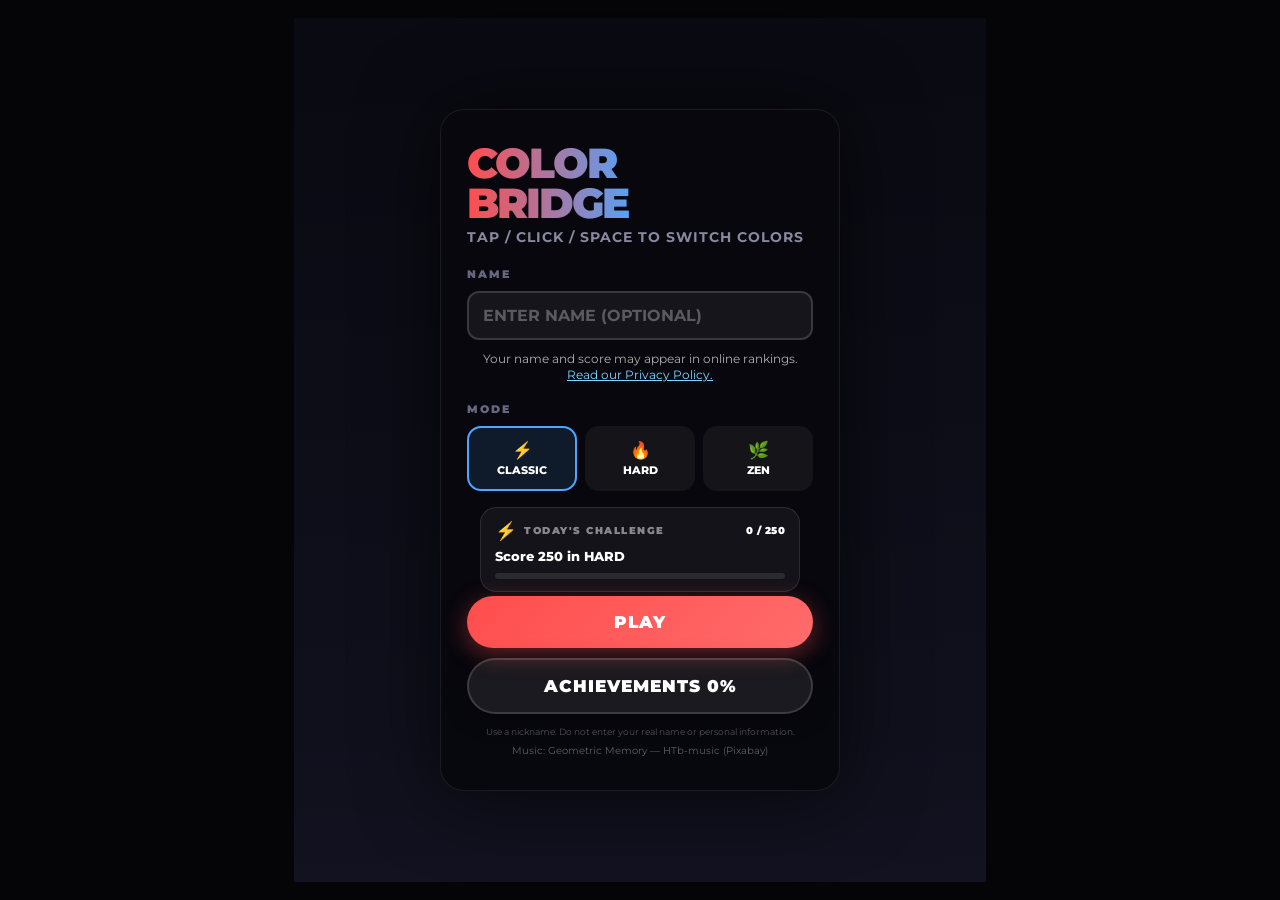
==== commit 73a6624b: "Update index.html" ====
--- a/games/color-bridge/index.html
+++ b/games/color-bridge/index.html
@@ -9,7 +9,16 @@
     <meta name="description" content="Color Bridge - A fast-paced color switching arcade game. Tap to match colors and survive as long as you can!">
     <title>Color Bridge</title>
     <script src="https://sdk.crazygames.com/crazygames-sdk-v3.js"></script>
-    <script src="vendor/supabase.min.js"></script>
+    <script>/* Supabase JS v2 (inlined, was vendor/supabase.min.js) */
+/**
+ * Minified by jsDelivr using Terser v5.48.0.
+ * Original file: /npm/@supabase/supabase-js@2.108.2/dist/umd/supabase.js
+ *
+ * Do NOT use SRI with dynamically generated files! More information: https://www.jsdelivr.com/using-sri-with-dynamic-files
+ */
+var supabase=function(e){function t(e,t){var r={};for(var s in e)Object.prototype.hasOwnProperty.call(e,s)&&t.indexOf(s)<0&&(r[s]=e[s]);if(null!=e&&"function"==typeof Object.getOwnPropertySymbols){var i=0;for(s=Object.getOwnPropertySymbols(e);i<s.length;i++)t.indexOf(s[i])<0&&Object.prototype.propertyIsEnumerable.call(e,s[i])&&(r[s[i]]=e[s[i]])}return r}function r(e,t,r,s){function i(e){return e instanceof r?e:new r(function(t){t(e)})}return new(r||=Promise)(function(r,a){function n(e){try{l(s.next(e))}catch(e){a(e)}}function o(e){try{l(s.throw(e))}catch(e){a(e)}}function l(e){e.done?r(e.value):i(e.value).then(n,o)}l((s=s.apply(e,t||[])).next())})}var s,i=class extends Error{constructor(e,t="FunctionsError",r){super(e),this.name=t,this.context=r}toJSON(){return{name:this.name,message:this.message,context:this.context}}},a=class extends i{constructor(e){super("Failed to send a request to the Edge Function","FunctionsFetchError",e)}},n=class extends i{constructor(e){super("Relay Error invoking the Edge Function","FunctionsRelayError",e)}},o=class extends i{constructor(e){super("Edge Function returned a non-2xx status code","FunctionsHttpError",e)}};!function(e){e.Any="any",e.ApNortheast1="ap-northeast-1",e.ApNortheast2="ap-northeast-2",e.ApSouth1="ap-south-1",e.ApSoutheast1="ap-southeast-1",e.ApSoutheast2="ap-southeast-2",e.CaCentral1="ca-central-1",e.EuCentral1="eu-central-1",e.EuWest1="eu-west-1",e.EuWest2="eu-west-2",e.EuWest3="eu-west-3",e.SaEast1="sa-east-1",e.UsEast1="us-east-1",e.UsWest1="us-west-1",e.UsWest2="us-west-2"}(s||={});var l=class{constructor(e,{headers:t={},customFetch:r,region:i=s.Any}={}){this.url=e,this.headers=t,this.region=i,this.fetch=(e=>e?(...t)=>e(...t):(...e)=>fetch(...e))(r)}setAuth(e){this.headers.Authorization=`Bearer ${e}`}invoke(e){return r(this,arguments,void 0,function*(e,t={}){let r,s;try{let{headers:i,method:l,body:h,signal:c,timeout:u}=t,d={},{region:p}=t;p||=this.region;let f,g=new URL(`${this.url}/${e}`);p&&"any"!==p&&(d["x-region"]=p,g.searchParams.set("forceFunctionRegion",p)),h&&(i&&!Object.prototype.hasOwnProperty.call(i,"Content-Type")||!i)?typeof Blob<"u"&&h instanceof Blob||h instanceof ArrayBuffer?(d["Content-Type"]="application/octet-stream",f=h):"string"==typeof h?(d["Content-Type"]="text/plain",f=h):typeof FormData<"u"&&h instanceof FormData?f=h:(d["Content-Type"]="application/json",f=JSON.stringify(h)):f=!h||"string"==typeof h||typeof Blob<"u"&&h instanceof Blob||h instanceof ArrayBuffer||typeof FormData<"u"&&h instanceof FormData?h:JSON.stringify(h);let m=c;u&&(s=new AbortController,r=setTimeout(()=>s.abort(),u),c?(m=s.signal,c.addEventListener("abort",()=>s.abort())):m=s.signal);let y=yield this.fetch(g.toString(),{method:l||"POST",headers:Object.assign(Object.assign(Object.assign({},d),this.headers),i),body:f,signal:m}).catch(e=>{throw new a(e)}),w=y.headers.get("x-relay-error");if(w&&"true"===w)throw new n(y);if(!y.ok)throw new o(y);let b,_=(y.headers.get("Content-Type")??"text/plain").split(";")[0].trim();return b="application/json"===_?yield y.json():"application/octet-stream"===_||"application/pdf"===_?yield y.blob():"text/event-stream"===_?y:"multipart/form-data"===_?yield y.formData():yield y.text(),{data:b,error:null,response:y}}catch(e){return{data:null,error:e,response:e instanceof o||e instanceof n?e.context:void 0}}finally{r&&clearTimeout(r)}})}};let h=e=>Math.min(1e3*2**e,3e4),c=[520,503],u=["GET","HEAD","OPTIONS"];var d=class extends Error{constructor(e){super(e.message),this.name="PostgrestError",this.details=e.details,this.hint=e.hint,this.code=e.code}toJSON(){return{name:this.name,message:this.message,details:this.details,hint:this.hint,code:this.code}}};function p(e,t){return new Promise(r=>{if(t?.aborted)return void r();let s=setTimeout(()=>{t?.removeEventListener("abort",i),r()},e);function i(){clearTimeout(s),r()}t?.addEventListener("abort",i)})}function f(e,t,r,s){return!(!s||r>=3||!u.includes(e)||!c.includes(t))}var g=class{constructor(e){this.shouldThrowOnError=!1,this.retryEnabled=!0,this.method=e.method,this.url=e.url,this.headers=new Headers(e.headers),this.schema=e.schema,this.body=e.body,this.shouldThrowOnError=e.shouldThrowOnError??!1,this.signal=e.signal,this.isMaybeSingle=e.isMaybeSingle??!1,this.shouldStripNulls=e.shouldStripNulls??!1,this.urlLengthLimit=e.urlLengthLimit??8e3,this.retryEnabled=e.retry??!0,e.fetch?this.fetch=e.fetch:this.fetch=fetch}throwOnError(){return this.shouldThrowOnError=!0,this}stripNulls(){if("text/csv"===this.headers.get("Accept"))throw Error("stripNulls() cannot be used with csv()");return this.shouldStripNulls=!0,this}setHeader(e,t){return this.headers=new Headers(this.headers),this.headers.set(e,t),this}retry(e){return this.retryEnabled=e,this}then(e,t){var r=this;if(void 0===this.schema||(["GET","HEAD"].includes(this.method)?this.headers.set("Accept-Profile",this.schema):this.headers.set("Content-Profile",this.schema)),"GET"!==this.method&&"HEAD"!==this.method&&this.headers.set("Content-Type","application/json"),this.shouldStripNulls){let e=this.headers.get("Accept");"application/vnd.pgrst.object+json"===e?this.headers.set("Accept","application/vnd.pgrst.object+json;nulls=stripped"):(!e||"application/json"===e)&&this.headers.set("Accept","application/vnd.pgrst.array+json;nulls=stripped")}let s=this.fetch,i=(async()=>{let e=0;for(;;){let t,i={};r.headers.forEach((e,t)=>{i[t]=e}),e>0&&(i["X-Retry-Count"]=String(e));try{t=await s(r.url.toString(),{method:r.method,headers:i,body:JSON.stringify(r.body,(e,t)=>"bigint"==typeof t?t.toString():t),signal:r.signal})}catch(t){if("AbortError"===t?.name||"ABORT_ERR"===t?.code||!u.includes(r.method))throw t;if(r.retryEnabled&&e<3){let t=h(e);e++,await p(t,r.signal);continue}throw t}if(f(r.method,t.status,e,r.retryEnabled)){let s=t.headers?.get("Retry-After")??null,i=null===s?h(e):1e3*Math.max(0,parseInt(s,10)||0);await t.text(),e++,await p(i,r.signal);continue}return await r.processResponse(t)}})();return this.shouldThrowOnError||(i=i.catch(e=>{let t="",r="",s="",i=e?.cause;if(i){let r=i?.message??"",s=i?.code??"";t=`${e?.name??"FetchError"}: ${e?.message}`,t+=`\n\nCaused by: ${i?.name??"Error"}: ${r}`,s&&(t+=` (${s})`),i?.stack&&(t+=`\n${i.stack}`)}else t=e?.stack??"";let a=this.url.toString().length;return"AbortError"===e?.name||"ABORT_ERR"===e?.code?(s="",r="Request was aborted (timeout or manual cancellation)",a>this.urlLengthLimit&&(r+=`. Note: Your request URL is ${a} characters, which may exceed server limits. If selecting many fields, consider using views. If filtering with large arrays (e.g., .in('id', [many IDs])), consider using an RPC function to pass values server-side.`)):("HeadersOverflowError"===i?.name||"UND_ERR_HEADERS_OVERFLOW"===i?.code)&&(s="",r="HTTP headers exceeded server limits (typically 16KB)",a>this.urlLengthLimit&&(r+=`. Your request URL is ${a} characters. If selecting many fields, consider using views. If filtering with large arrays (e.g., .in('id', [200+ IDs])), consider using an RPC function instead.`)),{success:!1,error:{message:`${e?.name??"FetchError"}: ${e?.message}`,details:t,hint:r,code:s},data:null,count:null,status:0,statusText:""}})),i.then(e,t)}async processResponse(e){var t=this;let r=null,s=null,i=null,a=e.status,n=e.statusText;if(e.ok){if("HEAD"!==t.method){let i=await e.text();if(""!==i)if("text/csv"===t.headers.get("Accept"))s=i;else if(t.headers.get("Accept")&&t.headers.get("Accept")?.includes("application/vnd.pgrst.plan+text"))s=i;else try{s=JSON.parse(i)}catch{if(r={message:i},s=null,t.shouldThrowOnError)throw new d({message:i,details:"",hint:"",code:""})}}let o=t.headers.get("Prefer")?.match(/count=(exact|planned|estimated)/),l=e.headers.get("content-range")?.split("/");o&&l&&l.length>1&&(i=parseInt(l[1])),t.isMaybeSingle&&Array.isArray(s)&&(s.length>1?(r={code:"PGRST116",details:`Results contain ${s.length} rows, application/vnd.pgrst.object+json requires 1 row`,hint:null,message:"JSON object requested, multiple (or no) rows returned"},s=null,i=null,a=406,n="Not Acceptable"):s=1===s.length?s[0]:null)}else{let i=await e.text();try{r=JSON.parse(i),Array.isArray(r)&&404===e.status&&(s=[],r=null,a=200,n="OK")}catch{404===e.status&&""===i?(a=204,n="No Content"):r={message:i}}if(r&&t.shouldThrowOnError)throw new d(r)}return{success:null===r,error:r,data:s,count:i,status:a,statusText:n}}returns(){return this}overrideTypes(){return this}},m=class extends g{throwOnError(){return super.throwOnError()}select(e){let t=!1,r=(e??"*").split("").map(e=>/\s/.test(e)&&!t?"":('"'===e&&(t=!t),e)).join("");return this.url.searchParams.set("select",r),this.headers.append("Prefer","return=representation"),this}order(e,{ascending:t=!0,nullsFirst:r,foreignTable:s,referencedTable:i=s}={}){let a=i?`${i}.order`:"order",n=this.url.searchParams.get(a);return this.url.searchParams.set(a,`${n?`${n},`:""}${e}.${t?"asc":"desc"}${void 0===r?"":r?".nullsfirst":".nullslast"}`),this}limit(e,{foreignTable:t,referencedTable:r=t}={}){let s=void 0===r?"limit":`${r}.limit`;return this.url.searchParams.set(s,`${e}`),this}range(e,t,{foreignTable:r,referencedTable:s=r}={}){let i=void 0===s?"offset":`${s}.offset`,a=void 0===s?"limit":`${s}.limit`;return this.url.searchParams.set(i,`${e}`),this.url.searchParams.set(a,""+(t-e+1)),this}abortSignal(e){return this.signal=e,this}single(){return this.headers.set("Accept","application/vnd.pgrst.object+json"),this}maybeSingle(){return this.isMaybeSingle=!0,this}csv(){return this.headers.set("Accept","text/csv"),this}geojson(){return this.headers.set("Accept","application/geo+json"),this}explain({analyze:e=!1,verbose:t=!1,settings:r=!1,buffers:s=!1,wal:i=!1,format:a="text"}={}){let n=[e?"analyze":null,t?"verbose":null,r?"settings":null,s?"buffers":null,i?"wal":null].filter(Boolean).join("|"),o=this.headers.get("Accept")??"application/json";return this.headers.set("Accept",`application/vnd.pgrst.plan+${a}; for="${o}"; options=${n};`),this}rollback(){return this.headers.append("Prefer","tx=rollback"),this}returns(){return this}maxAffected(e){return this.headers.append("Prefer","handling=strict"),this.headers.append("Prefer",`max-affected=${e}`),this}};let y=RegExp("[,()]");var w=class extends m{throwOnError(){return super.throwOnError()}eq(e,t){return this.url.searchParams.append(e,`eq.${t}`),this}neq(e,t){return this.url.searchParams.append(e,`neq.${t}`),this}gt(e,t){return this.url.searchParams.append(e,`gt.${t}`),this}gte(e,t){return this.url.searchParams.append(e,`gte.${t}`),this}lt(e,t){return this.url.searchParams.append(e,`lt.${t}`),this}lte(e,t){return this.url.searchParams.append(e,`lte.${t}`),this}like(e,t){return this.url.searchParams.append(e,`like.${t}`),this}likeAllOf(e,t){return this.url.searchParams.append(e,`like(all).{${t.join(",")}}`),this}likeAnyOf(e,t){return this.url.searchParams.append(e,`like(any).{${t.join(",")}}`),this}ilike(e,t){return this.url.searchParams.append(e,`ilike.${t}`),this}ilikeAllOf(e,t){return this.url.searchParams.append(e,`ilike(all).{${t.join(",")}}`),this}ilikeAnyOf(e,t){return this.url.searchParams.append(e,`ilike(any).{${t.join(",")}}`),this}regexMatch(e,t){return this.url.searchParams.append(e,`match.${t}`),this}regexIMatch(e,t){return this.url.searchParams.append(e,`imatch.${t}`),this}is(e,t){return this.url.searchParams.append(e,`is.${t}`),this}isDistinct(e,t){return this.url.searchParams.append(e,`isdistinct.${t}`),this}in(e,t){let r=Array.from(new Set(t)).map(e=>"string"==typeof e&&y.test(e)?`"${e}"`:`${e}`).join(",");return this.url.searchParams.append(e,`in.(${r})`),this}notIn(e,t){let r=Array.from(new Set(t)).map(e=>"string"==typeof e&&y.test(e)?`"${e}"`:`${e}`).join(",");return this.url.searchParams.append(e,`not.in.(${r})`),this}contains(e,t){return"string"==typeof t?this.url.searchParams.append(e,`cs.${t}`):Array.isArray(t)?this.url.searchParams.append(e,`cs.{${t.join(",")}}`):this.url.searchParams.append(e,`cs.${JSON.stringify(t)}`),this}containedBy(e,t){return"string"==typeof t?this.url.searchParams.append(e,`cd.${t}`):Array.isArray(t)?this.url.searchParams.append(e,`cd.{${t.join(",")}}`):this.url.searchParams.append(e,`cd.${JSON.stringify(t)}`),this}rangeGt(e,t){return this.url.searchParams.append(e,`sr.${t}`),this}rangeGte(e,t){return this.url.searchParams.append(e,`nxl.${t}`),this}rangeLt(e,t){return this.url.searchParams.append(e,`sl.${t}`),this}rangeLte(e,t){return this.url.searchParams.append(e,`nxr.${t}`),this}rangeAdjacent(e,t){return this.url.searchParams.append(e,`adj.${t}`),this}overlaps(e,t){return"string"==typeof t?this.url.searchParams.append(e,`ov.${t}`):this.url.searchParams.append(e,`ov.{${t.join(",")}}`),this}textSearch(e,t,{config:r,type:s}={}){let i="";"plain"===s?i="pl":"phrase"===s?i="ph":"websearch"===s&&(i="w");let a=void 0===r?"":`(${r})`;return this.url.searchParams.append(e,`${i}fts${a}.${t}`),this}match(e){return Object.entries(e).filter(([e,t])=>void 0!==t).forEach(([e,t])=>{this.url.searchParams.append(e,`eq.${t}`)}),this}not(e,t,r){return this.url.searchParams.append(e,`not.${t}.${r}`),this}or(e,{foreignTable:t,referencedTable:r=t}={}){let s=r?`${r}.or`:"or";return this.url.searchParams.append(s,`(${e})`),this}filter(e,t,r){return this.url.searchParams.append(e,`${t}.${r}`),this}},b=class{constructor(e,{headers:t={},schema:r,fetch:s,urlLengthLimit:i=8e3,retry:a}){this.url=e,this.headers=new Headers(t),this.schema=r,this.fetch=s,this.urlLengthLimit=i,this.retry=a}cloneRequestState(){return{url:new URL(this.url.toString()),headers:new Headers(this.headers)}}select(e,t){let{head:r=!1,count:s}=t??{},i=r?"HEAD":"GET",a=!1,n=(e??"*").split("").map(e=>/\s/.test(e)&&!a?"":('"'===e&&(a=!a),e)).join(""),{url:o,headers:l}=this.cloneRequestState();return o.searchParams.set("select",n),s&&l.append("Prefer",`count=${s}`),new w({method:i,url:o,headers:l,schema:this.schema,fetch:this.fetch,urlLengthLimit:this.urlLengthLimit,retry:this.retry})}insert(e,{count:t,defaultToNull:r=!0}={}){let{url:s,headers:i}=this.cloneRequestState();if(t&&i.append("Prefer",`count=${t}`),r||i.append("Prefer","missing=default"),Array.isArray(e)){let t=e.reduce((e,t)=>e.concat(Object.keys(t)),[]);if(t.length>0){let e=[...new Set(t)].map(e=>`"${e}"`);s.searchParams.set("columns",e.join(","))}}return new w({method:"POST",url:s,headers:i,schema:this.schema,body:e,fetch:this.fetch??fetch,urlLengthLimit:this.urlLengthLimit,retry:this.retry})}upsert(e,{onConflict:t,ignoreDuplicates:r=!1,count:s,defaultToNull:i=!0}={}){let{url:a,headers:n}=this.cloneRequestState();if(n.append("Prefer",`resolution=${r?"ignore":"merge"}-duplicates`),void 0!==t&&a.searchParams.set("on_conflict",t),s&&n.append("Prefer",`count=${s}`),i||n.append("Prefer","missing=default"),Array.isArray(e)){let t=e.reduce((e,t)=>e.concat(Object.keys(t)),[]);if(t.length>0){let e=[...new Set(t)].map(e=>`"${e}"`);a.searchParams.set("columns",e.join(","))}}return new w({method:"POST",url:a,headers:n,schema:this.schema,body:e,fetch:this.fetch??fetch,urlLengthLimit:this.urlLengthLimit,retry:this.retry})}update(e,{count:t}={}){let{url:r,headers:s}=this.cloneRequestState();return t&&s.append("Prefer",`count=${t}`),new w({method:"PATCH",url:r,headers:s,schema:this.schema,body:e,fetch:this.fetch??fetch,urlLengthLimit:this.urlLengthLimit,retry:this.retry})}delete({count:e}={}){let{url:t,headers:r}=this.cloneRequestState();return e&&r.append("Prefer",`count=${e}`),new w({method:"DELETE",url:t,headers:r,schema:this.schema,fetch:this.fetch??fetch,urlLengthLimit:this.urlLengthLimit,retry:this.retry})}};function _(e){return _="function"==typeof Symbol&&"symbol"==typeof Symbol.iterator?function(e){return typeof e}:function(e){return e&&"function"==typeof Symbol&&e.constructor===Symbol&&e!==Symbol.prototype?"symbol":typeof e},_(e)}function k(e){var t=function(e,t){if("object"!=_(e)||!e)return e;var r=e[Symbol.toPrimitive];if(void 0!==r){var s=r.call(e,t||"default");if("object"!=_(s))return s;throw TypeError("@@toPrimitive must return a primitive value.")}return("string"===t?String:Number)(e)}(e,"string");return"symbol"==_(t)?t:t+""}function v(e,t,r){return(t=k(t))in e?Object.defineProperty(e,t,{value:r,enumerable:!0,configurable:!0,writable:!0}):e[t]=r,e}function S(e,t){var r=Object.keys(e);if(Object.getOwnPropertySymbols){var s=Object.getOwnPropertySymbols(e);t&&(s=s.filter(function(t){return Object.getOwnPropertyDescriptor(e,t).enumerable})),r.push.apply(r,s)}return r}function E(e){for(var t=1;t<arguments.length;t++){var r=null==arguments[t]?{}:arguments[t];t%2?S(Object(r),!0).forEach(function(t){v(e,t,r[t])}):Object.getOwnPropertyDescriptors?Object.defineProperties(e,Object.getOwnPropertyDescriptors(r)):S(Object(r)).forEach(function(t){Object.defineProperty(e,t,Object.getOwnPropertyDescriptor(r,t))})}return e}var T=class e{constructor(e,{headers:t={},schema:r,fetch:s,timeout:i,urlLengthLimit:a=8e3,retry:n}={}){this.url=e,this.headers=new Headers(t),this.schemaName=r,this.urlLengthLimit=a;let o=s??globalThis.fetch;this.fetch=void 0!==i&&i>0?(e,t)=>{let r=new AbortController,s=setTimeout(()=>r.abort(),i),a=t?.signal;if(a){if(a.aborted)return clearTimeout(s),o(e,t);let i=()=>{clearTimeout(s),r.abort()};return a.addEventListener("abort",i,{once:!0}),o(e,E(E({},t),{},{signal:r.signal})).finally(()=>{clearTimeout(s),a.removeEventListener("abort",i)})}return o(e,E(E({},t),{},{signal:r.signal})).finally(()=>clearTimeout(s))}:o,this.retry=n}from(e){if(!e||"string"!=typeof e||""===e.trim())throw Error("Invalid relation name: relation must be a non-empty string.");return new b(new URL(`${this.url}/${e}`),{headers:new Headers(this.headers),schema:this.schemaName,fetch:this.fetch,urlLengthLimit:this.urlLengthLimit,retry:this.retry})}schema(t){return new e(this.url,{headers:this.headers,schema:t,fetch:this.fetch,urlLengthLimit:this.urlLengthLimit,retry:this.retry})}rpc(e,t={},{head:r=!1,get:s=!1,count:i}={}){let a,n,o=new URL(`${this.url}/rpc/${e}`),l=e=>"object"==typeof e&&!!e&&(!Array.isArray(e)||e.some(l)),h=r&&Object.values(t).some(l);h?(a="POST",n=t):r||s?(a=r?"HEAD":"GET",Object.entries(t).filter(([e,t])=>void 0!==t).map(([e,t])=>[e,Array.isArray(t)?`{${t.join(",")}}`:`${t}`]).forEach(([e,t])=>{o.searchParams.append(e,t)})):(a="POST",n=t);let c=new Headers(this.headers);return h?c.set("Prefer",i?`count=${i},return=minimal`:"return=minimal"):i&&c.set("Prefer",`count=${i}`),new w({method:a,url:o,headers:c,schema:this.schemaName,body:n,fetch:this.fetch??fetch,urlLengthLimit:this.urlLengthLimit,retry:this.retry})}},R=class{constructor(){}static detectEnvironment(){if(typeof WebSocket<"u")return{type:"native",wsConstructor:WebSocket};let e=globalThis;if(typeof globalThis<"u"&&void 0!==e.WebSocket)return{type:"native",wsConstructor:e.WebSocket};let t=typeof global<"u"?global:void 0;if(t&&void 0!==t.WebSocket)return{type:"native",wsConstructor:t.WebSocket};if(typeof globalThis<"u"&&void 0!==e.WebSocketPair&&void 0===globalThis.WebSocket)return{type:"cloudflare",error:"Cloudflare Workers detected. WebSocket clients are not supported in Cloudflare Workers.",workaround:"Use Cloudflare Workers WebSocket API for server-side WebSocket handling, or deploy to a different runtime."};if(typeof globalThis<"u"&&e.EdgeRuntime||typeof navigator<"u"&&navigator.userAgent?.includes("Vercel-Edge"))return{type:"unsupported",error:"Edge runtime detected (Vercel Edge/Netlify Edge). WebSockets are not supported in edge functions.",workaround:"Use serverless functions or a different deployment target for WebSocket functionality."};let r=globalThis.process;if(r){let e=r.versions;if(e&&e.node){let t=e.node,r=parseInt(t.replace(/^v/,"").split(".")[0]);return r>=22?void 0===globalThis.WebSocket?{type:"unsupported",error:`Node.js ${r} detected but native WebSocket not found.`,workaround:"Provide a WebSocket implementation via the transport option."}:{type:"native",wsConstructor:globalThis.WebSocket}:{type:"unsupported",error:`Node.js ${r} detected without native WebSocket support.`,workaround:'For Node.js < 22, install "ws" package and provide it via the transport option:\nimport ws from "ws"\nnew RealtimeClient(url, { transport: ws })'}}}return{type:"unsupported",error:"Unknown JavaScript runtime without WebSocket support.",workaround:"Ensure you're running in a supported environment (browser, Node.js, Deno) or provide a custom WebSocket implementation."}}static getWebSocketConstructor(){let e=this.detectEnvironment();if(e.wsConstructor)return e.wsConstructor;let t=e.error||"WebSocket not supported in this environment.";throw e.workaround&&(t+=`\n\nSuggested solution: ${e.workaround}`),Error(t)}static isWebSocketSupported(){try{let e=this.detectEnvironment();return"native"===e.type||"ws"===e.type}catch{return!1}}};let A={closed:"closed",errored:"errored",joined:"joined",joining:"joining",leaving:"leaving"},O={close:"phx_close",error:"phx_error",join:"phx_join",reply:"phx_reply",leave:"phx_leave",access_token:"access_token"},P={connecting:"connecting",open:"open",closing:"closing",closed:"closed"};var j,C=class{constructor(e){this.HEADER_LENGTH=1,this.USER_BROADCAST_PUSH_META_LENGTH=6,this.KINDS={userBroadcastPush:3,userBroadcast:4},this.BINARY_ENCODING=0,this.JSON_ENCODING=1,this.BROADCAST_EVENT="broadcast",this.allowedMetadataKeys=[],this.allowedMetadataKeys=e??[]}encode(e,t){if(e.event===this.BROADCAST_EVENT&&!(e.payload instanceof ArrayBuffer)&&"string"==typeof e.payload.event)return t(this._binaryEncodeUserBroadcastPush(e));let r=[e.join_ref,e.ref,e.topic,e.event,e.payload];return t(JSON.stringify(r))}_binaryEncodeUserBroadcastPush(e){return this._isArrayBuffer(e.payload?.payload)?this._encodeBinaryUserBroadcastPush(e):this._encodeJsonUserBroadcastPush(e)}_encodeBinaryUserBroadcastPush(e){let t=e.payload?.payload??new ArrayBuffer(0);return this._encodeUserBroadcastPush(e,this.BINARY_ENCODING,t)}_encodeJsonUserBroadcastPush(e){let t=e.payload?.payload??{},r=(new TextEncoder).encode(JSON.stringify(t)).buffer;return this._encodeUserBroadcastPush(e,this.JSON_ENCODING,r)}_encodeUserBroadcastPush(e,t,r){let s=e.topic,i=e.ref??"",a=e.join_ref??"",n=e.payload.event,o=this.allowedMetadataKeys?this._pick(e.payload,this.allowedMetadataKeys):{},l=0===Object.keys(o).length?"":JSON.stringify(o);if(a.length>255)throw Error(`joinRef length ${a.length} exceeds maximum of 255`);if(i.length>255)throw Error(`ref length ${i.length} exceeds maximum of 255`);if(s.length>255)throw Error(`topic length ${s.length} exceeds maximum of 255`);if(n.length>255)throw Error(`userEvent length ${n.length} exceeds maximum of 255`);if(l.length>255)throw Error(`metadata length ${l.length} exceeds maximum of 255`);let h=this.USER_BROADCAST_PUSH_META_LENGTH+a.length+i.length+s.length+n.length+l.length,c=new ArrayBuffer(this.HEADER_LENGTH+h),u=new DataView(c),d=0;u.setUint8(d++,this.KINDS.userBroadcastPush),u.setUint8(d++,a.length),u.setUint8(d++,i.length),u.setUint8(d++,s.length),u.setUint8(d++,n.length),u.setUint8(d++,l.length),u.setUint8(d++,t),Array.from(a,e=>u.setUint8(d++,e.charCodeAt(0))),Array.from(i,e=>u.setUint8(d++,e.charCodeAt(0))),Array.from(s,e=>u.setUint8(d++,e.charCodeAt(0))),Array.from(n,e=>u.setUint8(d++,e.charCodeAt(0))),Array.from(l,e=>u.setUint8(d++,e.charCodeAt(0)));var p=new Uint8Array(c.byteLength+r.byteLength);return p.set(new Uint8Array(c),0),p.set(new Uint8Array(r),c.byteLength),p.buffer}decode(e,t){if(this._isArrayBuffer(e))return t(this._binaryDecode(e));if("string"==typeof e){let[r,s,i,a,n]=JSON.parse(e);return t({join_ref:r,ref:s,topic:i,event:a,payload:n})}return t({})}_binaryDecode(e){let t=new DataView(e),r=t.getUint8(0),s=new TextDecoder;if(r===this.KINDS.userBroadcast)return this._decodeUserBroadcast(e,t,s)}_decodeUserBroadcast(e,t,r){let s=t.getUint8(1),i=t.getUint8(2),a=t.getUint8(3),n=t.getUint8(4),o=this.HEADER_LENGTH+4,l=r.decode(e.slice(o,o+s));o+=s;let h=r.decode(e.slice(o,o+i));o+=i;let c=r.decode(e.slice(o,o+a));o+=a;let u=e.slice(o,e.byteLength),d=n===this.JSON_ENCODING?JSON.parse(r.decode(u)):u,p={type:this.BROADCAST_EVENT,event:h,payload:d};return a>0&&(p.meta=JSON.parse(c)),{join_ref:null,ref:null,topic:l,event:this.BROADCAST_EVENT,payload:p}}_isArrayBuffer(e){return e instanceof ArrayBuffer||"ArrayBuffer"===e?.constructor?.name}_pick(e,t){return e&&"object"==typeof e?Object.fromEntries(Object.entries(e).filter(([e])=>t.includes(e))):{}}};!function(e){e.abstime="abstime",e.bool="bool",e.date="date",e.daterange="daterange",e.float4="float4",e.float8="float8",e.int2="int2",e.int4="int4",e.int4range="int4range",e.int8="int8",e.int8range="int8range",e.json="json",e.jsonb="jsonb",e.money="money",e.numeric="numeric",e.oid="oid",e.reltime="reltime",e.text="text",e.time="time",e.timestamp="timestamp",e.timestamptz="timestamptz",e.timetz="timetz",e.tsrange="tsrange",e.tstzrange="tstzrange"}(j||={});let I=(e,t,r={})=>{let s=r.skipTypes??[];return t?Object.keys(t).reduce((r,i)=>(r[i]=$(i,e,t,s),r),{}):{}},$=(e,t,r,s)=>{let i=t.find(t=>t.name===e)?.type,a=r[e];return i&&!s.includes(i)?x(i,a):N(a)},x=(e,t)=>{if("_"===e.charAt(0))return B(t,e.slice(1,e.length));switch(e){case j.bool:return L(t);case j.float4:case j.float8:case j.int2:case j.int4:case j.int8:case j.numeric:case j.oid:return U(t);case j.json:case j.jsonb:return D(t);case j.timestamp:return q(t);case j.abstime:case j.date:case j.daterange:case j.int4range:case j.int8range:case j.money:case j.reltime:case j.text:case j.time:case j.timestamptz:case j.timetz:case j.tsrange:case j.tstzrange:default:return N(t)}},N=e=>e,L=e=>{switch(e){case"t":return!0;case"f":return!1;default:return e}},U=e=>{if("string"==typeof e){let t=parseFloat(e);if(!Number.isNaN(t))return t}return e},D=e=>{if("string"==typeof e)try{return JSON.parse(e)}catch{return e}return e},B=(e,t)=>{if("string"!=typeof e)return e;let r=e.length-1,s=e[r];if("{"===e[0]&&"}"===s){let s,i=e.slice(1,r);try{s=JSON.parse("["+i+"]")}catch{s=i?i.split(","):[]}return s.map(e=>x(t,e))}return e},q=e=>"string"==typeof e?e.replace(" ","T"):e,M=e=>{let t=new URL(e);return t.protocol=t.protocol.replace(/^ws/i,"http"),t.pathname=t.pathname.replace(/\/+$/,"").replace(/\/socket\/websocket$/i,"").replace(/\/socket$/i,"").replace(/\/websocket$/i,""),""===t.pathname||"/"===t.pathname?t.pathname="/api/broadcast":t.pathname+="/api/broadcast",t.href};var H,W=e=>"function"==typeof e?e:function(){return e},K=typeof self<"u"?self:null,F=typeof window<"u"?window:null,J=K||F||globalThis,G=0,V=1,z=2,Y=3,X={closed:"closed",errored:"errored",joined:"joined",joining:"joining",leaving:"leaving"},Q={close:"phx_close",error:"phx_error",join:"phx_join",reply:"phx_reply",leave:"phx_leave"},Z="longpoll",ee="websocket",te=4,re="base64url.bearer.phx.",se=class{constructor(e,t,r,s){this.channel=e,this.event=t,this.payload=r||function(){return{}},this.receivedResp=null,this.timeout=s,this.timeoutTimer=null,this.recHooks=[],this.sent=!1,this.ref=void 0}resend(e){this.timeout=e,this.reset(),this.send()}send(){this.hasReceived("timeout")||(this.startTimeout(),this.sent=!0,this.channel.socket.push({topic:this.channel.topic,event:this.event,payload:this.payload(),ref:this.ref,join_ref:this.channel.joinRef()}))}receive(e,t){return this.hasReceived(e)&&t(this.receivedResp.response),this.recHooks.push({status:e,callback:t}),this}reset(){this.cancelRefEvent(),this.ref=null,this.refEvent=null,this.receivedResp=null,this.sent=!1}destroy(){this.cancelRefEvent(),this.cancelTimeout()}matchReceive({status:e,response:t,_ref:r}){this.recHooks.filter(t=>t.status===e).forEach(e=>e.callback(t))}cancelRefEvent(){this.refEvent&&this.channel.off(this.refEvent)}cancelTimeout(){clearTimeout(this.timeoutTimer),this.timeoutTimer=null}startTimeout(){this.timeoutTimer&&this.cancelTimeout(),this.ref=this.channel.socket.makeRef(),this.refEvent=this.channel.replyEventName(this.ref),this.channel.on(this.refEvent,e=>{this.cancelRefEvent(),this.cancelTimeout(),this.receivedResp=e,this.matchReceive(e)}),this.timeoutTimer=setTimeout(()=>{this.trigger("timeout",{})},this.timeout)}hasReceived(e){return this.receivedResp&&this.receivedResp.status===e}trigger(e,t){this.channel.trigger(this.refEvent,{status:e,response:t})}},ie=class{constructor(e,t){this.callback=e,this.timerCalc=t,this.timer=void 0,this.tries=0}reset(){this.tries=0,clearTimeout(this.timer)}scheduleTimeout(){clearTimeout(this.timer),this.timer=setTimeout(()=>{this.tries+=1,this.callback()},this.timerCalc(this.tries+1))}},ae=class{constructor(e,t,r){this.state=X.closed,this.topic=e,this.params=W(t||{}),this.socket=r,this.bindings=[],this.bindingRef=0,this.timeout=this.socket.timeout,this.joinedOnce=!1,this.joinPush=new se(this,Q.join,this.params,this.timeout),this.pushBuffer=[],this.stateChangeRefs=[],this.rejoinTimer=new ie(()=>{this.socket.isConnected()&&this.rejoin()},this.socket.rejoinAfterMs),this.stateChangeRefs.push(this.socket.onError(()=>this.rejoinTimer.reset())),this.stateChangeRefs.push(this.socket.onOpen(()=>{this.rejoinTimer.reset(),this.isErrored()&&this.rejoin()})),this.joinPush.receive("ok",()=>{this.state=X.joined,this.rejoinTimer.reset(),this.pushBuffer.forEach(e=>e.send()),this.pushBuffer=[]}),this.joinPush.receive("error",e=>{this.state=X.errored,this.socket.hasLogger()&&this.socket.log("channel",`error ${this.topic}`,e),this.socket.isConnected()&&this.rejoinTimer.scheduleTimeout()}),this.onClose(()=>{this.rejoinTimer.reset(),this.socket.hasLogger()&&this.socket.log("channel",`close ${this.topic}`),this.state=X.closed,this.socket.remove(this)}),this.onError(e=>{this.socket.hasLogger()&&this.socket.log("channel",`error ${this.topic}`,e),this.isJoining()&&this.joinPush.reset(),this.state=X.errored,this.socket.isConnected()&&this.rejoinTimer.scheduleTimeout()}),this.joinPush.receive("timeout",()=>{this.socket.hasLogger()&&this.socket.log("channel",`timeout ${this.topic}`,this.joinPush.timeout),new se(this,Q.leave,W({}),this.timeout).send(),this.state=X.errored,this.joinPush.reset(),this.socket.isConnected()&&this.rejoinTimer.scheduleTimeout()}),this.on(Q.reply,(e,t)=>{this.trigger(this.replyEventName(t),e)})}join(e=this.timeout){if(this.joinedOnce)throw Error("tried to join multiple times. 'join' can only be called a single time per channel instance");return this.timeout=e,this.joinedOnce=!0,this.rejoin(),this.joinPush}teardown(){this.pushBuffer.forEach(e=>e.destroy()),this.pushBuffer=[],this.rejoinTimer.reset(),this.joinPush.destroy(),this.state=X.closed,this.bindings=[]}onClose(e){this.on(Q.close,e)}onError(e){return this.on(Q.error,t=>e(t))}on(e,t){let r=this.bindingRef++;return this.bindings.push({event:e,ref:r,callback:t}),r}off(e,t){this.bindings=this.bindings.filter(r=>!(r.event===e&&(void 0===t||t===r.ref)))}canPush(){return this.socket.isConnected()&&this.isJoined()}push(e,t,r=this.timeout){if(t||={},!this.joinedOnce)throw Error(`tried to push '${e}' to '${this.topic}' before joining. Use channel.join() before pushing events`);let s=new se(this,e,function(){return t},r);return this.canPush()?s.send():(s.startTimeout(),this.pushBuffer.push(s)),s}leave(e=this.timeout){this.rejoinTimer.reset(),this.joinPush.cancelTimeout(),this.state=X.leaving;let t=()=>{this.socket.hasLogger()&&this.socket.log("channel",`leave ${this.topic}`),this.trigger(Q.close,"leave")},r=new se(this,Q.leave,W({}),e);return r.receive("ok",()=>t()).receive("timeout",()=>t()),r.send(),this.canPush()||r.trigger("ok",{}),r}onMessage(e,t,r){return t}filterBindings(e,t,r){return!0}isMember(e,t,r,s){return this.topic===e&&(!s||s===this.joinRef()||(this.socket.hasLogger()&&this.socket.log("channel","dropping outdated message",{topic:e,event:t,payload:r,joinRef:s}),!1))}joinRef(){return this.joinPush.ref}rejoin(e=this.timeout){this.isLeaving()||(this.socket.leaveOpenTopic(this.topic),this.state=X.joining,this.joinPush.resend(e))}trigger(e,t,r,s){let i=this.onMessage(e,t,r,s);if(t&&!i)throw Error("channel onMessage callbacks must return the payload, modified or unmodified");let a=this.bindings.filter(s=>s.event===e&&this.filterBindings(s,t,r));for(let e=0;e<a.length;e++)a[e].callback(i,r,s||this.joinRef())}replyEventName(e){return`chan_reply_${e}`}isClosed(){return this.state===X.closed}isErrored(){return this.state===X.errored}isJoined(){return this.state===X.joined}isJoining(){return this.state===X.joining}isLeaving(){return this.state===X.leaving}},ne=class{static request(e,t,r,s,i,a,n){if(J.XDomainRequest){let r=new J.XDomainRequest;return this.xdomainRequest(r,e,t,s,i,a,n)}if(J.XMLHttpRequest){let o=new J.XMLHttpRequest;return this.xhrRequest(o,e,t,r,s,i,a,n)}if(J.fetch&&J.AbortController)return this.fetchRequest(e,t,r,s,i,a,n);throw Error("No suitable XMLHttpRequest implementation found")}static fetchRequest(e,t,r,s,i,a,n){let o={method:e,headers:r,body:s},l=null;return i&&(l=new AbortController,setTimeout(()=>l.abort(),i),o.signal=l.signal),J.fetch(t,o).then(e=>e.text()).then(e=>this.parseJSON(e)).then(e=>n&&n(e)).catch(e=>{"AbortError"===e.name&&a?a():n&&n(null)}),l}static xdomainRequest(e,t,r,s,i,a,n){return e.timeout=i,e.open(t,r),e.onload=()=>{let t=this.parseJSON(e.responseText);n&&n(t)},a&&(e.ontimeout=a),e.onprogress=()=>{},e.send(s),e}static xhrRequest(e,t,r,s,i,a,n,o){e.open(t,r,!0),e.timeout=a;for(let[t,r]of Object.entries(s))e.setRequestHeader(t,r);return e.onerror=()=>o&&o(null),e.onreadystatechange=()=>{e.readyState===te&&o&&o(this.parseJSON(e.responseText))},n&&(e.ontimeout=n),e.send(i),e}static parseJSON(e){if(!e||""===e)return null;try{return JSON.parse(e)}catch{return console&&console.log("failed to parse JSON response",e),null}}static serialize(e,t){let r=[];for(var s in e){if(!Object.prototype.hasOwnProperty.call(e,s))continue;let i=t?`${t}[${s}]`:s,a=e[s];"object"==typeof a?r.push(this.serialize(a,i)):r.push(encodeURIComponent(i)+"="+encodeURIComponent(a))}return r.join("&")}static appendParams(e,t){return 0===Object.keys(t).length?e:`${e}${e.match(/\?/)?"&":"?"}${this.serialize(t)}`}},oe=class{constructor(e,t){t&&2===t.length&&t[1].startsWith(re)&&(this.authToken=atob(t[1].slice(21))),this.endPoint=null,this.token=null,this.skipHeartbeat=!0,this.reqs=new Set,this.awaitingBatchAck=!1,this.currentBatch=null,this.currentBatchTimer=null,this.batchBuffer=[],this.onopen=function(){},this.onerror=function(){},this.onmessage=function(){},this.onclose=function(){},this.pollEndpoint=this.normalizeEndpoint(e),this.readyState=G,setTimeout(()=>this.poll(),0)}normalizeEndpoint(e){return e.replace("ws://","http://").replace("wss://","https://").replace(RegExp("(.*)/"+ee),"$1/"+Z)}endpointURL(){return ne.appendParams(this.pollEndpoint,{token:this.token})}closeAndRetry(e,t,r){this.close(e,t,r),this.readyState=G}ontimeout(){this.onerror("timeout"),this.closeAndRetry(1005,"timeout",!1)}isActive(){return this.readyState===V||this.readyState===G}poll(){let e={Accept:"application/json"};this.authToken&&(e["X-Phoenix-AuthToken"]=this.authToken),this.ajax("GET",e,null,()=>this.ontimeout(),e=>{if(e){var{status:t,token:r,messages:s}=e;if(410===t&&null!==this.token)return this.onerror(410),void this.closeAndRetry(3410,"session_gone",!1);this.token=r}else t=0;switch(t){case 200:s.forEach(e=>{setTimeout(()=>this.onmessage({data:e}),0)}),this.poll();break;case 204:this.poll();break;case 410:this.readyState=V,this.onopen({}),this.poll();break;case 403:this.onerror(403),this.close(1008,"forbidden",!1);break;case 0:case 500:this.onerror(500),this.closeAndRetry(1011,"internal server error",500);break;default:throw Error(`unhandled poll status ${t}`)}})}send(e){"string"!=typeof e&&(e=(e=>{let t="",r=new Uint8Array(e),s=r.byteLength;for(let e=0;e<s;e++)t+=String.fromCharCode(r[e]);return btoa(t)})(e)),this.currentBatch?this.currentBatch.push(e):this.awaitingBatchAck?this.batchBuffer.push(e):(this.currentBatch=[e],this.currentBatchTimer=setTimeout(()=>{this.batchSend(this.currentBatch),this.currentBatch=null},0))}batchSend(e){this.awaitingBatchAck=!0,this.ajax("POST",{"Content-Type":"application/x-ndjson"},e.join("\n"),()=>this.onerror("timeout"),e=>{this.awaitingBatchAck=!1,e&&200===e.status?this.batchBuffer.length>0&&(this.batchSend(this.batchBuffer),this.batchBuffer=[]):(this.onerror(e&&e.status),this.closeAndRetry(1011,"internal server error",!1))})}close(e,t,r){for(let e of this.reqs)e.abort();this.readyState=Y;let s=Object.assign({code:1e3,reason:void 0,wasClean:!0},{code:e,reason:t,wasClean:r});this.batchBuffer=[],clearTimeout(this.currentBatchTimer),this.currentBatchTimer=null,typeof CloseEvent<"u"?this.onclose(new CloseEvent("close",s)):this.onclose(s)}ajax(e,t,r,s,i){let a;a=ne.request(e,this.endpointURL(),t,r,this.timeout,()=>{this.reqs.delete(a),s()},e=>{this.reqs.delete(a),this.isActive()&&i(e)}),this.reqs.add(a)}},le=class e{constructor(t,r={}){let s=r.events||{state:"presence_state",diff:"presence_diff"};this.state={},this.pendingDiffs=[],this.channel=t,this.joinRef=null,this.caller={onJoin:function(){},onLeave:function(){},onSync:function(){}},this.channel.on(s.state,t=>{let{onJoin:r,onLeave:s,onSync:i}=this.caller;this.joinRef=this.channel.joinRef(),this.state=e.syncState(this.state,t,r,s),this.pendingDiffs.forEach(t=>{this.state=e.syncDiff(this.state,t,r,s)}),this.pendingDiffs=[],i()}),this.channel.on(s.diff,t=>{let{onJoin:r,onLeave:s,onSync:i}=this.caller;this.inPendingSyncState()?this.pendingDiffs.push(t):(this.state=e.syncDiff(this.state,t,r,s),i())})}onJoin(e){this.caller.onJoin=e}onLeave(e){this.caller.onLeave=e}onSync(e){this.caller.onSync=e}list(t){return e.list(this.state,t)}inPendingSyncState(){return!this.joinRef||this.joinRef!==this.channel.joinRef()}static syncState(e,t,r,s){let i=this.clone(e),a={},n={};return this.map(i,(e,r)=>{t[e]||(n[e]=r)}),this.map(t,(e,t)=>{let r=i[e];if(r){let s=t.metas.map(e=>e.phx_ref),i=r.metas.map(e=>e.phx_ref),o=t.metas.filter(e=>i.indexOf(e.phx_ref)<0),l=r.metas.filter(e=>s.indexOf(e.phx_ref)<0);o.length>0&&(a[e]=t,a[e].metas=o),l.length>0&&(n[e]=this.clone(r),n[e].metas=l)}else a[e]=t}),this.syncDiff(i,{joins:a,leaves:n},r,s)}static syncDiff(e,t,r,s){let{joins:i,leaves:a}=this.clone(t);return r||=function(){},s||=function(){},this.map(i,(t,s)=>{let i=e[t];if(e[t]=this.clone(s),i){let r=e[t].metas.map(e=>e.phx_ref),s=i.metas.filter(e=>r.indexOf(e.phx_ref)<0);e[t].metas.unshift(...s)}r(t,i,s)}),this.map(a,(t,r)=>{let i=e[t];if(!i)return;let a=r.metas.map(e=>e.phx_ref);i.metas=i.metas.filter(e=>a.indexOf(e.phx_ref)<0),s(t,i,r),0===i.metas.length&&delete e[t]}),e}static list(e,t){return t||=function(e,t){return t},this.map(e,(e,r)=>t(e,r))}static map(e,t){return Object.getOwnPropertyNames(e).map(r=>t(r,e[r]))}static clone(e){return JSON.parse(JSON.stringify(e))}},he={HEADER_LENGTH:1,META_LENGTH:4,KINDS:{push:0,reply:1,broadcast:2},encode(e,t){if(e.payload.constructor===ArrayBuffer)return t(this.binaryEncode(e));{let r=[e.join_ref,e.ref,e.topic,e.event,e.payload];return t(JSON.stringify(r))}},decode(e,t){if(e.constructor===ArrayBuffer)return t(this.binaryDecode(e));{let[r,s,i,a,n]=JSON.parse(e);return t({join_ref:r,ref:s,topic:i,event:a,payload:n})}},binaryEncode(e){let{join_ref:t,ref:r,event:s,topic:i,payload:a}=e,n=this.META_LENGTH+t.length+r.length+i.length+s.length,o=new ArrayBuffer(this.HEADER_LENGTH+n),l=new DataView(o),h=0;l.setUint8(h++,this.KINDS.push),l.setUint8(h++,t.length),l.setUint8(h++,r.length),l.setUint8(h++,i.length),l.setUint8(h++,s.length),Array.from(t,e=>l.setUint8(h++,e.charCodeAt(0))),Array.from(r,e=>l.setUint8(h++,e.charCodeAt(0))),Array.from(i,e=>l.setUint8(h++,e.charCodeAt(0))),Array.from(s,e=>l.setUint8(h++,e.charCodeAt(0)));var c=new Uint8Array(o.byteLength+a.byteLength);return c.set(new Uint8Array(o),0),c.set(new Uint8Array(a),o.byteLength),c.buffer},binaryDecode(e){let t=new DataView(e),r=t.getUint8(0),s=new TextDecoder;switch(r){case this.KINDS.push:return this.decodePush(e,t,s);case this.KINDS.reply:return this.decodeReply(e,t,s);case this.KINDS.broadcast:return this.decodeBroadcast(e,t,s)}},decodePush(e,t,r){let s=t.getUint8(1),i=t.getUint8(2),a=t.getUint8(3),n=this.HEADER_LENGTH+this.META_LENGTH-1,o=r.decode(e.slice(n,n+s));n+=s;let l=r.decode(e.slice(n,n+i));n+=i;let h=r.decode(e.slice(n,n+a));return n+=a,{join_ref:o,ref:null,topic:l,event:h,payload:e.slice(n,e.byteLength)}},decodeReply(e,t,r){let s=t.getUint8(1),i=t.getUint8(2),a=t.getUint8(3),n=t.getUint8(4),o=this.HEADER_LENGTH+this.META_LENGTH,l=r.decode(e.slice(o,o+s));o+=s;let h=r.decode(e.slice(o,o+i));o+=i;let c=r.decode(e.slice(o,o+a));o+=a;let u=r.decode(e.slice(o,o+n));o+=n;let d={status:u,response:e.slice(o,e.byteLength)};return{join_ref:l,ref:h,topic:c,event:Q.reply,payload:d}},decodeBroadcast(e,t,r){let s=t.getUint8(1),i=t.getUint8(2),a=this.HEADER_LENGTH+2,n=r.decode(e.slice(a,a+s));a+=s;let o=r.decode(e.slice(a,a+i));return a+=i,{join_ref:null,ref:null,topic:n,event:o,payload:e.slice(a,e.byteLength)}}},ce=class{constructor(e,t={}){this.stateChangeCallbacks={open:[],close:[],error:[],message:[]},this.channels=[],this.sendBuffer=[],this.ref=0,this.fallbackRef=null,this.timeout=t.timeout||1e4,this.transport=t.transport||J.WebSocket||oe,this.conn=void 0,this.primaryPassedHealthCheck=!1,this.longPollFallbackMs=t.longPollFallbackMs,this.fallbackTimer=null;let r=null;try{r=J&&J.sessionStorage}catch{}this.sessionStore=t.sessionStorage||r,this.establishedConnections=0,this.defaultEncoder=he.encode.bind(he),this.defaultDecoder=he.decode.bind(he),this.closeWasClean=!0,this.disconnecting=!1,this.binaryType=t.binaryType||"arraybuffer",this.connectClock=1,this.pageHidden=!1,this.encode=void 0,this.decode=void 0,this.transport===oe?(this.encode=this.defaultEncoder,this.decode=this.defaultDecoder):(this.encode=t.encode||this.defaultEncoder,this.decode=t.decode||this.defaultDecoder);let s=null;F&&F.addEventListener&&(F.addEventListener("pagehide",e=>{this.conn&&(this.disconnect(),s=this.connectClock)}),F.addEventListener("pageshow",e=>{s===this.connectClock&&(s=null,this.connect())}),F.addEventListener("visibilitychange",()=>{"hidden"===document.visibilityState?this.pageHidden=!0:(this.pageHidden=!1,!this.isConnected()&&!this.closeWasClean&&this.teardown(()=>this.connect()))})),this.heartbeatIntervalMs=t.heartbeatIntervalMs||3e4,this.autoSendHeartbeat=t.autoSendHeartbeat??!0,this.heartbeatCallback=t.heartbeatCallback??(()=>{}),this.rejoinAfterMs=e=>t.rejoinAfterMs?t.rejoinAfterMs(e):[1e3,2e3,5e3][e-1]||1e4,this.reconnectAfterMs=e=>t.reconnectAfterMs?t.reconnectAfterMs(e):[10,50,100,150,200,250,500,1e3,2e3][e-1]||5e3,this.logger=t.logger||null,!this.logger&&t.debug&&(this.logger=(e,t,r)=>{console.log(`${e}: ${t}`,r)}),this.longpollerTimeout=t.longpollerTimeout||2e4,this.params=W(t.params||{}),this.endPoint=`${e}/${ee}`,this.vsn=t.vsn||"2.0.0",this.heartbeatTimeoutTimer=null,this.heartbeatTimer=null,this.heartbeatSentAt=null,this.pendingHeartbeatRef=null,this.reconnectTimer=new ie(()=>{if(this.pageHidden)return this.log("Not reconnecting as page is hidden!"),void this.teardown();this.teardown(async()=>{t.beforeReconnect&&await t.beforeReconnect(),this.connect()})},this.reconnectAfterMs),this.authToken=t.authToken}getLongPollTransport(){return oe}replaceTransport(e){this.connectClock++,this.closeWasClean=!0,clearTimeout(this.fallbackTimer),this.reconnectTimer.reset(),this.conn&&=(this.conn.close(),null),this.transport=e}protocol(){return location.protocol.match(/^https/)?"wss":"ws"}endPointURL(){let e=ne.appendParams(ne.appendParams(this.endPoint,this.params()),{vsn:this.vsn});return"/"===e.charAt(0)?"/"===e.charAt(1)?`${this.protocol()}:${e}`:`${this.protocol()}://${location.host}${e}`:e}disconnect(e,t,r){this.connectClock++,this.disconnecting=!0,this.closeWasClean=!0,clearTimeout(this.fallbackTimer),this.reconnectTimer.reset(),this.teardown(()=>{this.disconnecting=!1,e&&e()},t,r)}connect(e){e&&(console&&console.log("passing params to connect is deprecated. Instead pass :params to the Socket constructor"),this.params=W(e)),(!this.conn||this.disconnecting)&&(this.longPollFallbackMs&&this.transport!==oe?this.connectWithFallback(oe,this.longPollFallbackMs):this.transportConnect())}log(e,t,r){this.logger&&this.logger(e,t,r)}hasLogger(){return null!==this.logger}onOpen(e){let t=this.makeRef();return this.stateChangeCallbacks.open.push([t,e]),t}onClose(e){let t=this.makeRef();return this.stateChangeCallbacks.close.push([t,e]),t}onError(e){let t=this.makeRef();return this.stateChangeCallbacks.error.push([t,e]),t}onMessage(e){let t=this.makeRef();return this.stateChangeCallbacks.message.push([t,e]),t}onHeartbeat(e){this.heartbeatCallback=e}ping(e){if(!this.isConnected())return!1;let t=this.makeRef(),r=Date.now();this.push({topic:"phoenix",event:"heartbeat",payload:{},ref:t});let s=this.onMessage(i=>{i.ref===t&&(this.off([s]),e(Date.now()-r))});return!0}transportName(e){return e===oe?"LongPoll":e.name}transportConnect(){let e;this.connectClock++,this.closeWasClean=!1,this.authToken&&(e=["phoenix",`${re}${btoa(this.authToken).replace(/=/g,"")}`]),this.conn=new this.transport(this.endPointURL(),e),this.conn.binaryType=this.binaryType,this.conn.timeout=this.longpollerTimeout,this.conn.onopen=()=>this.onConnOpen(),this.conn.onerror=e=>this.onConnError(e),this.conn.onmessage=e=>this.onConnMessage(e),this.conn.onclose=e=>this.onConnClose(e)}getSession(e){return this.sessionStore&&this.sessionStore.getItem(e)}storeSession(e,t){this.sessionStore&&this.sessionStore.setItem(e,t)}connectWithFallback(e,t=2500){clearTimeout(this.fallbackTimer);let r,s=!1,i=!0,a=this.transportName(e),n=t=>{this.log("transport",`falling back to ${a}...`,t),this.off([void 0,r]),i=!1,this.replaceTransport(e),this.transportConnect()};if(this.getSession(`phx:fallback:${a}`))return n("memorized");this.fallbackTimer=setTimeout(n,t),r=this.onError(e=>{this.log("transport","error",e),i&&!s&&(clearTimeout(this.fallbackTimer),n(e))}),this.fallbackRef&&this.off([this.fallbackRef]),this.fallbackRef=this.onOpen(()=>{if(s=!0,!i){let t=this.transportName(e);return this.primaryPassedHealthCheck||this.storeSession(`phx:fallback:${t}`,"true"),this.log("transport",`established ${t} fallback`)}clearTimeout(this.fallbackTimer),this.fallbackTimer=setTimeout(n,t),this.ping(e=>{this.log("transport","connected to primary after",e),this.primaryPassedHealthCheck=!0,clearTimeout(this.fallbackTimer)})}),this.transportConnect()}clearHeartbeats(){clearTimeout(this.heartbeatTimer),clearTimeout(this.heartbeatTimeoutTimer)}onConnOpen(){this.hasLogger()&&this.log("transport",`connected to ${this.endPointURL()}`),this.closeWasClean=!1,this.disconnecting=!1,this.establishedConnections++,this.flushSendBuffer(),this.reconnectTimer.reset(),this.autoSendHeartbeat&&this.resetHeartbeat(),this.triggerStateCallbacks("open")}heartbeatTimeout(){if(this.pendingHeartbeatRef){this.pendingHeartbeatRef=null,this.heartbeatSentAt=null,this.hasLogger()&&this.log("transport","heartbeat timeout. Attempting to re-establish connection");try{this.heartbeatCallback("timeout")}catch(e){this.log("error","error in heartbeat callback",e)}this.triggerChanError(Error("heartbeat timeout")),this.closeWasClean=!1,this.teardown(()=>this.reconnectTimer.scheduleTimeout(),1e3,"heartbeat timeout")}}resetHeartbeat(){this.conn&&this.conn.skipHeartbeat||(this.pendingHeartbeatRef=null,this.clearHeartbeats(),this.heartbeatTimer=setTimeout(()=>this.sendHeartbeat(),this.heartbeatIntervalMs))}teardown(e,t,r){if(!this.conn)return e&&e();let s=this.conn;this.waitForBufferDone(s,()=>{t?s.close(t,r||""):s.close(),this.waitForSocketClosed(s,()=>{this.conn===s&&(this.conn.onopen=function(){},this.conn.onerror=function(){},this.conn.onmessage=function(){},this.conn.onclose=function(){},this.conn=null),e&&e()})})}waitForBufferDone(e,t,r=1){5!==r&&e.bufferedAmount?setTimeout(()=>{this.waitForBufferDone(e,t,r+1)},150*r):t()}waitForSocketClosed(e,t,r=1){5!==r&&e.readyState!==Y?setTimeout(()=>{this.waitForSocketClosed(e,t,r+1)},150*r):t()}onConnClose(e){this.conn&&(this.conn.onclose=()=>{}),this.hasLogger()&&this.log("transport","close",e),this.triggerChanError(e),this.clearHeartbeats(),this.closeWasClean||this.reconnectTimer.scheduleTimeout(),this.triggerStateCallbacks("close",e)}onConnError(e){this.hasLogger()&&this.log("transport","error",e);let t=this.transport,r=this.establishedConnections;this.triggerStateCallbacks("error",e,t,r),(t===this.transport||r>0)&&this.triggerChanError(e)}triggerChanError(e){this.channels.forEach(t=>{t.isErrored()||t.isLeaving()||t.isClosed()||t.trigger(Q.error,e)})}connectionState(){switch(this.conn&&this.conn.readyState){case G:return"connecting";case V:return"open";case z:return"closing";default:return"closed"}}isConnected(){return"open"===this.connectionState()}remove(e){this.off(e.stateChangeRefs),this.channels=this.channels.filter(t=>t!==e)}off(e){for(let t in this.stateChangeCallbacks)this.stateChangeCallbacks[t]=this.stateChangeCallbacks[t].filter(([t])=>-1===e.indexOf(t))}channel(e,t={}){let r=new ae(e,t,this);return this.channels.push(r),r}push(e){if(this.hasLogger()){let{topic:t,event:r,payload:s,ref:i,join_ref:a}=e;this.log("push",`${t} ${r} (${a}, ${i})`,s)}this.isConnected()?this.encode(e,e=>this.conn.send(e)):this.sendBuffer.push(()=>this.encode(e,e=>this.conn.send(e)))}makeRef(){let e=this.ref+1;return e===this.ref?this.ref=0:this.ref=e,this.ref.toString()}sendHeartbeat(){if(this.isConnected())if(this.pendingHeartbeatRef)this.heartbeatTimeout();else{this.pendingHeartbeatRef=this.makeRef(),this.heartbeatSentAt=Date.now(),this.push({topic:"phoenix",event:"heartbeat",payload:{},ref:this.pendingHeartbeatRef});try{this.heartbeatCallback("sent")}catch(e){this.log("error","error in heartbeat callback",e)}this.heartbeatTimeoutTimer=setTimeout(()=>this.heartbeatTimeout(),this.heartbeatIntervalMs)}else try{this.heartbeatCallback("disconnected")}catch(e){this.log("error","error in heartbeat callback",e)}}flushSendBuffer(){this.isConnected()&&this.sendBuffer.length>0&&(this.sendBuffer.forEach(e=>e()),this.sendBuffer=[])}onConnMessage(e){this.decode(e.data,e=>{let{topic:t,event:r,payload:s,ref:i,join_ref:a}=e;if(i&&i===this.pendingHeartbeatRef){let t=this.heartbeatSentAt?Date.now()-this.heartbeatSentAt:void 0;this.clearHeartbeats();try{this.heartbeatCallback("ok"===s.status?"ok":"error",t)}catch(e){this.log("error","error in heartbeat callback",e)}this.pendingHeartbeatRef=null,this.heartbeatSentAt=null,this.autoSendHeartbeat&&(this.heartbeatTimer=setTimeout(()=>this.sendHeartbeat(),this.heartbeatIntervalMs))}this.hasLogger()&&this.log("receive",`${s.status||""} ${t} ${r} ${i&&"("+i+")"||""}`.trim(),s);for(let e=0;e<this.channels.length;e++){let n=this.channels[e];n.isMember(t,r,s,a)&&n.trigger(r,s,i,a)}this.triggerStateCallbacks("message",e)})}triggerStateCallbacks(e,...t){try{this.stateChangeCallbacks[e].forEach(([r,s])=>{try{s(...t)}catch(t){this.log("error",`error in ${e} callback`,t)}})}catch(t){this.log("error",`error triggering ${e} callbacks`,t)}}leaveOpenTopic(e){let t=this.channels.find(t=>t.topic===e&&(t.isJoined()||t.isJoining()));t&&(this.hasLogger()&&this.log("transport",`leaving duplicate topic "${e}"`),t.leave())}},ue=class e{constructor(t,r){let s=function(e){return e?.events&&{events:e.events}}(r);this.presence=new le(t.getChannel(),s),this.presence.onJoin((r,s,i)=>{let a=e.onJoinPayload(r,s,i);t.getChannel().trigger("presence",a)}),this.presence.onLeave((r,s,i)=>{let a=e.onLeavePayload(r,s,i);t.getChannel().trigger("presence",a)}),this.presence.onSync(()=>{t.getChannel().trigger("presence",{event:"sync"})})}get state(){return e.transformState(this.presence.state)}static transformState(e){return e=function(e){return JSON.parse(JSON.stringify(e))}(e),Object.getOwnPropertyNames(e).reduce((t,r)=>{let s=e[r];return t[r]=de(s),t},{})}static onJoinPayload(e,t,r){return{event:"join",key:e,currentPresences:pe(t),newPresences:de(r)}}static onLeavePayload(e,t,r){return{event:"leave",key:e,currentPresences:pe(t),leftPresences:de(r)}}};function de(e){return e.metas.map(e=>(e.presence_ref=e.phx_ref,delete e.phx_ref,delete e.phx_ref_prev,e))}function pe(e){return e?.metas?de(e):[]}!function(e){e.SYNC="sync",e.JOIN="join",e.LEAVE="leave"}(H||={});var fe=class{get state(){return this.presenceAdapter.state}constructor(e,t){this.channel=e,this.presenceAdapter=new ue(this.channel.channelAdapter,t)}};var ge,me,ye,we=class{constructor(e,t,r){let s=function(e){return{config:Object.assign({broadcast:{ack:!1,self:!1},presence:{key:"",enabled:!1},private:!1},e.config)}}(r);this.channel=e.getSocket().channel(t,s),this.socket=e}get state(){return this.channel.state}set state(e){this.channel.state=e}get joinedOnce(){return this.channel.joinedOnce}get joinPush(){return this.channel.joinPush}get rejoinTimer(){return this.channel.rejoinTimer}on(e,t){return this.channel.on(e,t)}off(e,t){this.channel.off(e,t)}subscribe(e){return this.channel.join(e)}unsubscribe(e){return this.channel.leave(e)}teardown(){this.channel.teardown()}onClose(e){this.channel.onClose(e)}onError(e){return this.channel.onError(e)}push(e,t,r){let s;try{s=this.channel.push(e,t,r)}catch{throw Error(`tried to push '${e}' to '${this.channel.topic}' before joining. Use channel.subscribe() before pushing events`)}if(this.channel.pushBuffer.length>100){let e=this.channel.pushBuffer.shift();e.cancelTimeout(),this.socket.log("channel",`discarded push due to buffer overflow: ${e.event}`,e.payload())}return s}updateJoinPayload(e){let t=this.channel.joinPush.payload();this.channel.joinPush.payload=()=>Object.assign(Object.assign({},t),e)}canPush(){return this.socket.isConnected()&&this.state===A.joined}isJoined(){return this.state===A.joined}isJoining(){return this.state===A.joining}isClosed(){return this.state===A.closed}isLeaving(){return this.state===A.leaving}updateFilterBindings(e){this.channel.filterBindings=e}updatePayloadTransform(e){this.channel.onMessage=e}getChannel(){return this.channel}};!function(e){e.ALL="*",e.INSERT="INSERT",e.UPDATE="UPDATE",e.DELETE="DELETE"}(ge||={}),function(e){e.BROADCAST="broadcast",e.PRESENCE="presence",e.POSTGRES_CHANGES="postgres_changes",e.SYSTEM="system"}(me||={}),function(e){e.SUBSCRIBED="SUBSCRIBED",e.TIMED_OUT="TIMED_OUT",e.CLOSED="CLOSED",e.CHANNEL_ERROR="CHANNEL_ERROR"}(ye||={});let be=A;var _e=class e{get state(){return this.channelAdapter.state}set state(e){this.channelAdapter.state=e}get joinedOnce(){return this.channelAdapter.joinedOnce}get timeout(){return this.socket.timeout}get joinPush(){return this.channelAdapter.joinPush}get rejoinTimer(){return this.channelAdapter.rejoinTimer}constructor(e,t={config:{}},r){if(this.topic=e,this.params=t,this.socket=r,this.bindings={},this.subTopic=e.replace(/^realtime:/i,""),this.params.config=Object.assign({broadcast:{ack:!1,self:!1},presence:{key:"",enabled:!1},private:!1},t.config),this.channelAdapter=new we(this.socket.socketAdapter,e,this.params),this.presence=new fe(this),this._onClose(()=>{this.socket._remove(this)}),this._updateFilterTransform(),this.broadcastEndpointURL=M(this.socket.socketAdapter.endPointURL()),this.private=this.params.config.private||!1,!this.private&&this.params.config?.broadcast?.replay)throw Error(`tried to use replay on public channel '${this.topic}'. It must be a private channel.`)}subscribe(e,t=this.timeout){if(this.socket.isConnected()||this.socket.connect(),this.channelAdapter.isClosed()){let{config:{broadcast:r,presence:s,private:i}}=this.params,a=this.bindings.postgres_changes?.map(e=>e.filter)??[],n=!!this.bindings[me.PRESENCE]&&this.bindings[me.PRESENCE].length>0||!0===this.params.config.presence?.enabled,o={},l={broadcast:r,presence:Object.assign(Object.assign({},s),{enabled:n}),postgres_changes:a,private:i};this.socket.accessTokenValue&&(o.access_token=this.socket.accessTokenValue),this._onError(t=>{e?.(ye.CHANNEL_ERROR,function(e){if(e instanceof Error)return e;if("string"==typeof e)return Error(e);if(e&&"object"==typeof e){let t=e;if("number"==typeof t.code){let r="string"==typeof t.reason&&t.reason?` (${t.reason})`:"";return Error(`socket closed: ${t.code}${r}`,{cause:e})}return Error("channel error: transport failure",{cause:e})}return Error("channel error: connection lost")}(t))}),this._onClose(()=>e?.(ye.CLOSED)),this.updateJoinPayload(Object.assign({config:l},o)),this._updateFilterMessage(),this.channelAdapter.subscribe(t).receive("ok",async({postgres_changes:t})=>{this.socket._isManualToken()||this.socket.setAuth(),void 0!==t?this._updatePostgresBindings(t,e):e?.(ye.SUBSCRIBED)}).receive("error",t=>{this.state=A.errored;let r=Object.values(t).join(", ")||"error";e?.(ye.CHANNEL_ERROR,Error(r,{cause:t}))}).receive("timeout",()=>{e?.(ye.TIMED_OUT)})}return this}_updatePostgresBindings(t,r){let s=this.bindings.postgres_changes,i=s?.length??0,a=[];for(let n=0;n<i;n++){let i=s[n],{filter:{event:o,schema:l,table:h,filter:c}}=i,u=t&&t[n];if(!(u&&u.event===o&&e.isFilterValueEqual(u.schema,l)&&e.isFilterValueEqual(u.table,h)&&e.isFilterValueEqual(u.filter,c)))return this.unsubscribe(),this.state=A.errored,void r?.(ye.CHANNEL_ERROR,Error("mismatch between server and client bindings for postgres changes"));a.push(Object.assign(Object.assign({},i),{id:u.id}))}this.bindings.postgres_changes=a,this.state!=A.errored&&r&&r(ye.SUBSCRIBED)}presenceState(){return this.presence.state}async track(e,t={}){return await this.send({type:"presence",event:"track",payload:e},t.timeout||this.timeout)}async untrack(e={}){return await this.send({type:"presence",event:"untrack"},e)}on(e,t,r){let s=this.channelAdapter.isJoined()||this.channelAdapter.isJoining(),i=e===me.PRESENCE||e===me.POSTGRES_CHANGES;if(s&&i)throw this.socket.log("channel",`cannot add \`${e}\` callbacks for ${this.topic} after \`subscribe()\`.`),Error(`cannot add \`${e}\` callbacks for ${this.topic} after \`subscribe()\`.`);return this._on(e,t,r)}async httpSend(e,t,r={}){if(null==t)return Promise.reject(Error("Payload is required for httpSend()"));let s=t instanceof ArrayBuffer||ArrayBuffer.isView(t),i={apikey:this.socket.apiKey?this.socket.apiKey:"","Content-Type":s?"application/octet-stream":"application/json"};this.socket.accessTokenValue&&(i.Authorization=`Bearer ${this.socket.accessTokenValue}`);let a=new URL(this.broadcastEndpointURL);a.pathname+=`/${encodeURIComponent(this.subTopic)}/events/${encodeURIComponent(e)}`,this.private&&a.searchParams.set("private","true");let n={method:"POST",headers:i,body:s?t:JSON.stringify(t)},o=await this._fetchWithTimeout(a.toString(),n,r.timeout??this.timeout);if(202===o.status)return{success:!0};if(404===o.status)return Promise.reject(Error("httpSend() requires Realtime server v2.97.0 or newer; the endpoint returned 404. Update your Supabase CLI to a recent version, or upgrade the Realtime server in your self-hosted setup. See https://github.com/supabase/supabase-js/blob/master/packages/core/realtime-js/migrations/httpsend-server-version.md"));let l=o.statusText;try{let e=await o.json();l=e.error||e.message||l}catch{}return Promise.reject(Error(l))}async send(e,t={}){if(this.channelAdapter.canPush()||"broadcast"!==e.type)return new Promise(r=>{let s=this.channelAdapter.push(e.type,e,t.timeout||this.timeout);"broadcast"===e.type&&!this.params?.config?.broadcast?.ack&&r("ok"),s.receive("ok",()=>r("ok")),s.receive("error",()=>r("error")),s.receive("timeout",()=>r("timed out"))});{console.warn("Realtime send() is automatically falling back to REST API. This behavior will be deprecated in the future. Please use httpSend() explicitly for REST delivery.");let{event:r,payload:s}=e,i={apikey:this.socket.apiKey?this.socket.apiKey:"","Content-Type":"application/json"};this.socket.accessTokenValue&&(i.Authorization=`Bearer ${this.socket.accessTokenValue}`);let a={method:"POST",headers:i,body:JSON.stringify({messages:[{topic:this.subTopic,event:r,payload:s,private:this.private}]})};try{let e=await this._fetchWithTimeout(this.broadcastEndpointURL,a,t.timeout??this.timeout);return await(e.body?.cancel()),e.ok?"ok":"error"}catch(e){return e instanceof Error&&"AbortError"===e.name?"timed out":"error"}}}updateJoinPayload(e){this.channelAdapter.updateJoinPayload(e)}async unsubscribe(e=this.timeout){return new Promise(t=>{this.channelAdapter.unsubscribe(e).receive("ok",()=>t("ok")).receive("timeout",()=>t("timed out")).receive("error",()=>t("error"))})}teardown(){this.channelAdapter.teardown()}async _fetchWithTimeout(e,t,r){let s=new AbortController,i=setTimeout(()=>s.abort(),r),a=await this.socket.fetch(e,Object.assign(Object.assign({},t),{signal:s.signal}));return clearTimeout(i),a}_on(e,t,r){let s=e.toLocaleLowerCase(),i={type:s,filter:t,callback:r,ref:this.channelAdapter.on(e,r)};return this.bindings[s]?this.bindings[s].push(i):this.bindings[s]=[i],this._updateFilterMessage(),this}_onClose(e){this.channelAdapter.onClose(e)}_onError(e){this.channelAdapter.onError(e)}_updateFilterMessage(){this.channelAdapter.updateFilterBindings((e,t,r)=>{let s=e.event.toLocaleLowerCase();if(this._notThisChannelEvent(s,r))return!1;let i=this.bindings[s]?.find(t=>t.ref===e.ref);if(!i)return!0;if(["broadcast","presence","postgres_changes"].includes(s)){if("id"in i){let e=i.id,r=i.filter?.event;return e&&t.ids?.includes(e)&&("*"===r||r?.toLocaleLowerCase()===t.data?.type.toLocaleLowerCase())}{let e=(i?.filter?.event)?.toLocaleLowerCase();return"*"===e||e===(t?.event)?.toLocaleLowerCase()}}return i.type.toLocaleLowerCase()===s})}_notThisChannelEvent(e,t){let{close:r,error:s,leave:i,join:a}=O;return t&&[r,s,i,a].includes(e)&&t!==this.joinPush.ref}_updateFilterTransform(){this.channelAdapter.updatePayloadTransform((e,t,r)=>{if("object"==typeof t&&"ids"in t){let e=t.data,{schema:r,table:s,commit_timestamp:i,type:a,errors:n}=e,o={schema:r,table:s,commit_timestamp:i,eventType:a,new:{},old:{},errors:n};return Object.assign(Object.assign({},o),this._getPayloadRecords(e))}return t})}copyBindings(e){if(this.joinedOnce)throw Error("cannot copy bindings into joined channel");for(let t in e.bindings)for(let r of e.bindings[t])this._on(r.type,r.filter,r.callback)}static isFilterValueEqual(e,t){return(e??void 0)===(t??void 0)}_getPayloadRecords(e){let t={new:{},old:{}};return("INSERT"===e.type||"UPDATE"===e.type)&&(t.new=I(e.columns,e.record)),("UPDATE"===e.type||"DELETE"===e.type)&&(t.old=I(e.columns,e.old_record)),t}},ke=class{constructor(e,t){this.socket=new ce(e,t)}get timeout(){return this.socket.timeout}get endPoint(){return this.socket.endPoint}get transport(){return this.socket.transport}get heartbeatIntervalMs(){return this.socket.heartbeatIntervalMs}get heartbeatCallback(){return this.socket.heartbeatCallback}set heartbeatCallback(e){this.socket.heartbeatCallback=e}get heartbeatTimer(){return this.socket.heartbeatTimer}get pendingHeartbeatRef(){return this.socket.pendingHeartbeatRef}get reconnectTimer(){return this.socket.reconnectTimer}get vsn(){return this.socket.vsn}get encode(){return this.socket.encode}get decode(){return this.socket.decode}get reconnectAfterMs(){return this.socket.reconnectAfterMs}get sendBuffer(){return this.socket.sendBuffer}get stateChangeCallbacks(){return this.socket.stateChangeCallbacks}connect(){this.socket.connect()}disconnect(e,t,r,s=1e4){return new Promise(i=>{setTimeout(()=>i("timeout"),s),this.socket.disconnect(()=>{e(),i("ok")},t,r)})}push(e){this.socket.push(e)}log(e,t,r){this.socket.log(e,t,r)}makeRef(){return this.socket.makeRef()}onOpen(e){this.socket.onOpen(e)}onClose(e){this.socket.onClose(e)}onError(e){this.socket.onError(e)}onMessage(e){this.socket.onMessage(e)}isConnected(){return this.socket.isConnected()}isConnecting(){return this.socket.connectionState()==P.connecting}isDisconnecting(){return this.socket.connectionState()==P.closing}connectionState(){return this.socket.connectionState()}endPointURL(){return this.socket.endPointURL()}sendHeartbeat(){this.socket.sendHeartbeat()}getSocket(){return this.socket}};let ve=25e3,Se=[1e3,2e3,5e3,1e4];function Ee(){try{if(typeof globalThis<"u"&&globalThis.sessionStorage)return globalThis.sessionStorage}catch{}return function(){let e=new Map;return{get length(){return e.size},clear(){e.clear()},getItem:t=>e.has(t)?e.get(t):null,key:t=>Array.from(e.keys())[t]??null,removeItem(t){e.delete(t)},setItem(t,r){e.set(t,String(r))}}}()}var Te=class{get endPoint(){return this.socketAdapter.endPoint}get timeout(){return this.socketAdapter.timeout}get transport(){return this.socketAdapter.transport}get heartbeatCallback(){return this.socketAdapter.heartbeatCallback}get heartbeatIntervalMs(){return this.socketAdapter.heartbeatIntervalMs}get heartbeatTimer(){return this.worker?this._workerHeartbeatTimer:this.socketAdapter.heartbeatTimer}get pendingHeartbeatRef(){return this.worker?this._pendingWorkerHeartbeatRef:this.socketAdapter.pendingHeartbeatRef}get reconnectTimer(){return this.socketAdapter.reconnectTimer}get vsn(){return this.socketAdapter.vsn}get encode(){return this.socketAdapter.encode}get decode(){return this.socketAdapter.decode}get reconnectAfterMs(){return this.socketAdapter.reconnectAfterMs}get sendBuffer(){return this.socketAdapter.sendBuffer}get stateChangeCallbacks(){return this.socketAdapter.stateChangeCallbacks}constructor(e,t){if(this.channels=[],this.accessTokenValue=null,this.accessToken=null,this.apiKey=null,this.httpEndpoint="",this.headers={},this.params={},this.ref=0,this.serializer=new C,this._manuallySetToken=!1,this._authPromise=null,this._workerHeartbeatTimer=void 0,this._pendingWorkerHeartbeatRef=null,this._pendingDisconnectTimer=null,this._disconnectOnEmptyChannelsAfterMs=0,this._resolveFetch=e=>e?(...t)=>e(...t):(...e)=>fetch(...e),!t?.params?.apikey)throw Error("API key is required to connect to Realtime");this.apiKey=t.params.apikey,this.socketAdapter=new ke(e,this._initializeOptions(t)),this.httpEndpoint=M(e),this.fetch=this._resolveFetch(t?.fetch)}connect(){if(!(this.isConnecting()||this.isDisconnecting()||this.isConnected())){this.accessToken&&!this._authPromise&&this._setAuthSafely("connect"),this._setupConnectionHandlers();try{this.socketAdapter.connect()}catch(e){let t=e.message;throw t.includes("Node.js")?Error(`${t}\n\nTo use Realtime in Node.js, you need to provide a WebSocket implementation:\n\nOption 1: Use Node.js 22+ which has native WebSocket support\nOption 2: Install and provide the "ws" package:\n\n  npm install ws\n\n  import ws from "ws"\n  const client = new RealtimeClient(url, {\n    ...options,\n    transport: ws\n  })`):Error(`WebSocket not available: ${t}`)}this._handleNodeJsRaceCondition()}}endpointURL(){return this.socketAdapter.endPointURL()}async disconnect(e,t){return this._cancelPendingDisconnect(),this.isDisconnecting()?"ok":await this.socketAdapter.disconnect(()=>{clearInterval(this._workerHeartbeatTimer),this._terminateWorker()},e,t)}getChannels(){return this.channels}async removeChannel(e){let t=await e.unsubscribe();return"ok"===t&&e.teardown(),t}async removeAllChannels(){let e=this.channels.map(async e=>{let t=await e.unsubscribe();return e.teardown(),t}),t=await Promise.all(e);return await this.disconnect(),t}log(e,t,r){this.socketAdapter.log(e,t,r)}connectionState(){return this.socketAdapter.connectionState()||P.closed}isConnected(){return this.socketAdapter.isConnected()}isConnecting(){return this.socketAdapter.isConnecting()}isDisconnecting(){return this.socketAdapter.isDisconnecting()}channel(e,t={config:{}}){let r=`realtime:${e}`,s=this.getChannels().find(e=>e.topic===r);if(s)return s;{let r=new _e(`realtime:${e}`,t,this);return this._cancelPendingDisconnect(),this.channels.push(r),r}}push(e){this.socketAdapter.push(e)}async setAuth(e=null){this._authPromise=this._performAuth(e);try{await this._authPromise}finally{this._authPromise=null}}_isManualToken(){return this._manuallySetToken}async sendHeartbeat(){this.socketAdapter.sendHeartbeat()}onHeartbeat(e){this.socketAdapter.heartbeatCallback=this._wrapHeartbeatCallback(e)}_makeRef(){return this.socketAdapter.makeRef()}_remove(e){this.channels=this.channels.filter(t=>t.topic!==e.topic),0===this.channels.length&&(this.log("transport","no channels remaining, scheduling disconnect"),this._schedulePendingDisconnect())}_schedulePendingDisconnect(){if(this._cancelPendingDisconnect(),0===this._disconnectOnEmptyChannelsAfterMs)return this.log("transport","disconnecting immediately - no channels"),void this.disconnect();this._pendingDisconnectTimer=setTimeout(()=>{this._pendingDisconnectTimer=null,0===this.channels.length&&(this.log("transport","deferred disconnect fired - no channels, disconnecting"),this.disconnect())},this._disconnectOnEmptyChannelsAfterMs),this.log("transport",`deferred disconnect scheduled in ${this._disconnectOnEmptyChannelsAfterMs}ms`)}_cancelPendingDisconnect(){null!==this._pendingDisconnectTimer&&(this.log("transport","pending disconnect cancelled - channel activity detected"),clearTimeout(this._pendingDisconnectTimer),this._pendingDisconnectTimer=null)}async _performAuth(e=null){let t,r=!1;if(e)t=e,r=!0;else if(this.accessToken)try{t=await this.accessToken()}catch(e){this.log("error","Error fetching access token from callback",e),t=this.accessTokenValue}else t=this.accessTokenValue;r?this._manuallySetToken=!0:this.accessToken&&(this._manuallySetToken=!1),this.accessTokenValue!=t&&(this.accessTokenValue=t,this.channels.forEach(e=>{let r={access_token:t,version:"realtime-js/2.108.2"};t&&e.updateJoinPayload(r),e.joinedOnce&&e.channelAdapter.isJoined()&&e.channelAdapter.push(O.access_token,{access_token:t})}))}async _waitForAuthIfNeeded(){this._authPromise&&await this._authPromise}_setAuthSafely(e="general"){this._isManualToken()||this.setAuth().catch(t=>{this.log("error",`Error setting auth in ${e}`,t)})}_setupConnectionHandlers(){this.socketAdapter.onOpen(()=>{(this._authPromise||(this.accessToken&&!this.accessTokenValue?this.setAuth():Promise.resolve())).catch(e=>{this.log("error","error waiting for auth on connect",e)}),this.worker&&!this.workerRef&&this._startWorkerHeartbeat()}),this.socketAdapter.onClose(()=>{this.worker&&this.workerRef&&this._terminateWorker()}),this.socketAdapter.onMessage(e=>{e.ref&&e.ref===this._pendingWorkerHeartbeatRef&&(this._pendingWorkerHeartbeatRef=null)})}_handleNodeJsRaceCondition(){this.socketAdapter.isConnected()&&this.socketAdapter.getSocket().onConnOpen()}_wrapHeartbeatCallback(e){return(t,r)=>{"sent"==t&&this._setAuthSafely(),e&&e(t,r)}}_startWorkerHeartbeat(){this.workerUrl?this.log("worker",`starting worker for from ${this.workerUrl}`):this.log("worker","starting default worker");let e=this._workerObjectUrl(this.workerUrl);this.workerRef=new Worker(e),this.workerRef.onerror=e=>{this.log("worker","worker error",e.message),this._terminateWorker(),this.disconnect()},this.workerRef.onmessage=e=>{"keepAlive"===e.data.event&&this.sendHeartbeat()},this.workerRef.postMessage({event:"start",interval:this.heartbeatIntervalMs})}_terminateWorker(){this.workerRef&&=(this.log("worker","terminating worker"),void this.workerRef.terminate())}_workerObjectUrl(e){let t;if(e)t=e;else{let e=new Blob(['\n  addEventListener("message", (e) => {\n    if (e.data.event === "start") {\n      setInterval(() => postMessage({ event: "keepAlive" }), e.data.interval);\n    }\n  });'],{type:"application/javascript"});t=URL.createObjectURL(e)}return t}_initializeOptions(e){this.worker=e?.worker??!1,this.accessToken=e?.accessToken??null;let t={};t.timeout=e?.timeout??1e4,t.heartbeatIntervalMs=e?.heartbeatIntervalMs??ve,this._disconnectOnEmptyChannelsAfterMs=e?.disconnectOnEmptyChannelsAfterMs??2*(e?.heartbeatIntervalMs??ve),t.transport=e?.transport??R.getWebSocketConstructor(),t.params=e?.params,t.logger=e?.logger,t.heartbeatCallback=this._wrapHeartbeatCallback(e?.heartbeatCallback),t.sessionStorage=e?.sessionStorage??Ee(),t.reconnectAfterMs=e?.reconnectAfterMs??(e=>Se[e-1]||1e4);let r,s,i=e?.vsn??"2.0.0";switch(i){case"1.0.0":r=(e,t)=>t(JSON.stringify(e)),s=(e,t)=>t(JSON.parse(e));break;case"2.0.0":r=this.serializer.encode.bind(this.serializer),s=this.serializer.decode.bind(this.serializer);break;default:throw Error(`Unsupported serializer version: ${t.vsn}`)}if(t.vsn=i,t.encode=e?.encode??r,t.decode=e?.decode??s,t.beforeReconnect=this._reconnectAuth.bind(this),(e?.logLevel||e?.log_level)&&(this.logLevel=e.logLevel||e.log_level,t.params=Object.assign(Object.assign({},t.params),{log_level:this.logLevel})),this.worker){if(typeof window<"u"&&!window.Worker)throw Error("Web Worker is not supported");this.workerUrl=e?.workerUrl,t.autoSendHeartbeat=!this.worker}return t}async _reconnectAuth(){await this._waitForAuthIfNeeded(),this.isConnected()||this.connect()}},Re=class extends Error{constructor(e,t){super(e),this.name="IcebergError",this.status=t.status,this.icebergType=t.icebergType,this.icebergCode=t.icebergCode,this.details=t.details,this.isCommitStateUnknown="CommitStateUnknownException"===t.icebergType||[500,502,504].includes(t.status)&&!0===t.icebergType?.includes("CommitState")}isNotFound(){return 404===this.status}isConflict(){return 409===this.status}isAuthenticationTimeout(){return 419===this.status}};function Ae(e){let t=e.fetchImpl??globalThis.fetch;return{async request({method:r,path:s,query:i,body:a,headers:n}){let o=function(e,t,r){let s=new URL(t,e);if(r)for(let[e,t]of Object.entries(r))void 0!==t&&s.searchParams.set(e,t);return s.toString()}(e.baseUrl,s,i),l=await async function(e){return e&&"none"!==e.type?"bearer"===e.type?{Authorization:`Bearer ${e.token}`}:"header"===e.type?{[e.name]:e.value}:"custom"===e.type?await e.getHeaders():{}:{}}(e.auth),h=await t(o,{method:r,headers:{...a?{"Content-Type":"application/json"}:{},...l,...n},body:a?JSON.stringify(a):void 0}),c=await h.text(),u=(h.headers.get("content-type")||"").includes("application/json"),d=u&&c?JSON.parse(c):c;if(!h.ok){let e=u?d:void 0,t=e?.error;throw new Re(t?.message??`Request failed with status ${h.status}`,{status:h.status,icebergType:t?.type,icebergCode:t?.code,details:e})}return{status:h.status,headers:h.headers,data:d}}}}function Oe(e){return e.join("")}var Pe=class{constructor(e,t=""){this.client=e,this.prefix=t}async listNamespaces(e){let t=e?{parent:Oe(e.namespace)}:void 0;return(await this.client.request({method:"GET",path:`${this.prefix}/namespaces`,query:t})).data.namespaces.map(e=>({namespace:e}))}async createNamespace(e,t){let r={namespace:e.namespace,properties:t?.properties};return(await this.client.request({method:"POST",path:`${this.prefix}/namespaces`,body:r})).data}async dropNamespace(e){await this.client.request({method:"DELETE",path:`${this.prefix}/namespaces/${Oe(e.namespace)}`})}async loadNamespaceMetadata(e){return{properties:(await this.client.request({method:"GET",path:`${this.prefix}/namespaces/${Oe(e.namespace)}`})).data.properties}}async namespaceExists(e){try{return await this.client.request({method:"HEAD",path:`${this.prefix}/namespaces/${Oe(e.namespace)}`}),!0}catch(e){if(e instanceof Re&&404===e.status)return!1;throw e}}async createNamespaceIfNotExists(e,t){try{return await this.createNamespace(e,t)}catch(e){if(e instanceof Re&&409===e.status)return;throw e}}};function je(e){return e.join("")}var Ce=class{constructor(e,t="",r){this.client=e,this.prefix=t,this.accessDelegation=r}async listTables(e){return(await this.client.request({method:"GET",path:`${this.prefix}/namespaces/${je(e.namespace)}/tables`})).data.identifiers}async createTable(e,t){let r={};return this.accessDelegation&&(r["X-Iceberg-Access-Delegation"]=this.accessDelegation),(await this.client.request({method:"POST",path:`${this.prefix}/namespaces/${je(e.namespace)}/tables`,body:t,headers:r})).data.metadata}async updateTable(e,t){let r=await this.client.request({method:"POST",path:`${this.prefix}/namespaces/${je(e.namespace)}/tables/${e.name}`,body:t});return{"metadata-location":r.data["metadata-location"],metadata:r.data.metadata}}async dropTable(e,t){await this.client.request({method:"DELETE",path:`${this.prefix}/namespaces/${je(e.namespace)}/tables/${e.name}`,query:{purgeRequested:String(t?.purge??!1)}})}async loadTable(e){let t={};return this.accessDelegation&&(t["X-Iceberg-Access-Delegation"]=this.accessDelegation),(await this.client.request({method:"GET",path:`${this.prefix}/namespaces/${je(e.namespace)}/tables/${e.name}`,headers:t})).data.metadata}async tableExists(e){let t={};this.accessDelegation&&(t["X-Iceberg-Access-Delegation"]=this.accessDelegation);try{return await this.client.request({method:"HEAD",path:`${this.prefix}/namespaces/${je(e.namespace)}/tables/${e.name}`,headers:t}),!0}catch(e){if(e instanceof Re&&404===e.status)return!1;throw e}}async createTableIfNotExists(e,t){try{return await this.createTable(e,t)}catch(r){if(r instanceof Re&&409===r.status)return await this.loadTable({namespace:e.namespace,name:t.name});throw r}}},Ie=class{constructor(e){let t="v1";e.catalogName&&(t+=`/${e.catalogName}`),this.client=Ae({baseUrl:e.baseUrl.endsWith("/")?e.baseUrl:`${e.baseUrl}/`,auth:e.auth,fetchImpl:e.fetch}),this.accessDelegation=e.accessDelegation?.join(","),this.namespaceOps=new Pe(this.client,t),this.tableOps=new Ce(this.client,t,this.accessDelegation)}async listNamespaces(e){return this.namespaceOps.listNamespaces(e)}async createNamespace(e,t){return this.namespaceOps.createNamespace(e,t)}async dropNamespace(e){await this.namespaceOps.dropNamespace(e)}async loadNamespaceMetadata(e){return this.namespaceOps.loadNamespaceMetadata(e)}async listTables(e){return this.tableOps.listTables(e)}async createTable(e,t){return this.tableOps.createTable(e,t)}async updateTable(e,t){return this.tableOps.updateTable(e,t)}async dropTable(e,t){await this.tableOps.dropTable(e,t)}async loadTable(e){return this.tableOps.loadTable(e)}async namespaceExists(e){return this.namespaceOps.namespaceExists(e)}async tableExists(e){return this.tableOps.tableExists(e)}async createNamespaceIfNotExists(e,t){return this.namespaceOps.createNamespaceIfNotExists(e,t)}async createTableIfNotExists(e,t){return this.tableOps.createTableIfNotExists(e,t)}};function $e(e){return $e="function"==typeof Symbol&&"symbol"==typeof Symbol.iterator?function(e){return typeof e}:function(e){return e&&"function"==typeof Symbol&&e.constructor===Symbol&&e!==Symbol.prototype?"symbol":typeof e},$e(e)}function xe(e){var t=function(e,t){if("object"!=$e(e)||!e)return e;var r=e[Symbol.toPrimitive];if(void 0!==r){var s=r.call(e,t||"default");if("object"!=$e(s))return s;throw TypeError("@@toPrimitive must return a primitive value.")}return("string"===t?String:Number)(e)}(e,"string");return"symbol"==$e(t)?t:t+""}function Ne(e,t,r){return(t=xe(t))in e?Object.defineProperty(e,t,{value:r,enumerable:!0,configurable:!0,writable:!0}):e[t]=r,e}function Le(e,t){var r=Object.keys(e);if(Object.getOwnPropertySymbols){var s=Object.getOwnPropertySymbols(e);t&&(s=s.filter(function(t){return Object.getOwnPropertyDescriptor(e,t).enumerable})),r.push.apply(r,s)}return r}function Ue(e){for(var t=1;t<arguments.length;t++){var r=null==arguments[t]?{}:arguments[t];t%2?Le(Object(r),!0).forEach(function(t){Ne(e,t,r[t])}):Object.getOwnPropertyDescriptors?Object.defineProperties(e,Object.getOwnPropertyDescriptors(r)):Le(Object(r)).forEach(function(t){Object.defineProperty(e,t,Object.getOwnPropertyDescriptor(r,t))})}return e}var De=class extends Error{constructor(e,t="storage",r,s){super(e),this.__isStorageError=!0,this.namespace=t,this.name="vectors"===t?"StorageVectorsError":"StorageError",this.status=r,this.statusCode=s}toJSON(){return{name:this.name,message:this.message,status:this.status,statusCode:this.statusCode}}};function Be(e){return"object"==typeof e&&!!e&&"__isStorageError"in e}var qe=class extends De{constructor(e,t,r,s="storage"){super(e,s,t,r),this.name="vectors"===s?"StorageVectorsApiError":"StorageApiError",this.status=t,this.statusCode=r}toJSON(){return Ue({},super.toJSON())}},Me=class extends De{constructor(e,t,r="storage"){super(e,r),this.name="vectors"===r?"StorageVectorsUnknownError":"StorageUnknownError",this.originalError=t}};function He(e,t,r){let s=Ue({},e),i=t.toLowerCase();for(let e of Object.keys(s))e.toLowerCase()===i&&delete s[e];return s[i]=r,s}let We=e=>{if(Array.isArray(e))return e.map(e=>We(e));if("function"==typeof e||e!==Object(e))return e;let t={};return Object.entries(e).forEach(([e,r])=>{let s=e.replace(/([-_][a-z])/gi,e=>e.toUpperCase().replace(/[-_]/g,""));t[s]=We(r)}),t},Ke=e=>{if("object"==typeof e&&e){let t=e;if("string"==typeof t.msg)return t.msg;if("string"==typeof t.message)return t.message;if("string"==typeof t.error_description)return t.error_description;if("string"==typeof t.error)return t.error;if("object"==typeof t.error&&null!==t.error){let e=t.error;if("string"==typeof e.message)return e.message}}return JSON.stringify(e)},Fe=(e,t,r,s)=>{let i={method:e,headers:t?.headers||{}};if("GET"===e||"HEAD"===e||!s)return Ue(Ue({},i),r);if((e=>{if("object"!=typeof e||!e)return!1;let t=Object.getPrototypeOf(e);return!(null!==t&&t!==Object.prototype&&null!==Object.getPrototypeOf(t)||Symbol.toStringTag in e||Symbol.iterator in e)})(s)){let e,r=t?.headers||{};for(let[t,s]of Object.entries(r))"content-type"===t.toLowerCase()&&(e=s);i.headers=He(r,"Content-Type",e??"application/json"),i.body=JSON.stringify(s)}else i.body=s;return t?.duplex&&(i.duplex=t.duplex),Ue(Ue({},i),r)};async function Je(e,t,r,s,i,a,n){return new Promise((o,l)=>{e(r,Fe(t,s,i,a)).then(e=>{if(!e.ok)throw e;if(s?.noResolveJson)return e;if("vectors"===n){let t=e.headers.get("content-type");if("0"===e.headers.get("content-length")||204===e.status||!t||!t.includes("application/json"))return{}}return e.json()}).then(e=>o(e)).catch(e=>(async(e,t,r,s)=>{if("object"==typeof e&&e&&"json"in e&&"function"==typeof e.json){let r=e,i=parseInt(String(r.status),10);Number.isFinite(i)||(i=500),r.json().then(e=>{let r=e?.statusCode||e?.code||i+"";t(new qe(Ke(e),i,r,s))}).catch(()=>{let e=i+"";t(new qe(r.statusText||`HTTP ${i} error`,i,e,s))})}else t(new Me(Ke(e),e,s))})(e,l,0,n))})}function Ge(e="storage"){return{get:async(t,r,s,i)=>Je(t,"GET",r,s,i,void 0,e),post:async(t,r,s,i,a)=>Je(t,"POST",r,i,a,s,e),put:async(t,r,s,i,a)=>Je(t,"PUT",r,i,a,s,e),head:async(t,r,s,i)=>Je(t,"HEAD",r,Ue(Ue({},s),{},{noResolveJson:!0}),i,void 0,e),remove:async(t,r,s,i,a)=>Je(t,"DELETE",r,i,a,s,e)}}let{get:Ve,post:ze,put:Ye,head:Xe,remove:Qe}=Ge("storage"),Ze=Ge("vectors");var et=class{constructor(e,t={},r,s="storage"){this.shouldThrowOnError=!1,this.url=e,this.headers=function(e){let t={};for(let[r,s]of Object.entries(e))t[r.toLowerCase()]=s;return t}(t),this.fetch=(e=>e?(...t)=>e(...t):(...e)=>fetch(...e))(r),this.namespace=s}throwOnError(){return this.shouldThrowOnError=!0,this}setHeader(e,t){return this.headers=He(this.headers,e,t),this}async handleOperation(e){try{return{data:await e(),error:null}}catch(e){if(this.shouldThrowOnError)throw e;if(Be(e))return{data:null,error:e};throw e}}};let tt;tt=Symbol.toStringTag;var rt=class{constructor(e,t){this.downloadFn=e,this.shouldThrowOnError=t,this[tt]="StreamDownloadBuilder",this.promise=null}then(e,t){return this.getPromise().then(e,t)}catch(e){return this.getPromise().catch(e)}finally(e){return this.getPromise().finally(e)}getPromise(){return this.promise||=this.execute(),this.promise}async execute(){try{return{data:(await this.downloadFn()).body,error:null}}catch(e){if(this.shouldThrowOnError)throw e;if(Be(e))return{data:null,error:e};throw e}}};let st;st=Symbol.toStringTag;var it=class{constructor(e,t){this.downloadFn=e,this.shouldThrowOnError=t,this[st]="BlobDownloadBuilder",this.promise=null}asStream(){return new rt(this.downloadFn,this.shouldThrowOnError)}then(e,t){return this.getPromise().then(e,t)}catch(e){return this.getPromise().catch(e)}finally(e){return this.getPromise().finally(e)}getPromise(){return this.promise||=this.execute(),this.promise}async execute(){try{return{data:await(await this.downloadFn()).blob(),error:null}}catch(e){if(this.shouldThrowOnError)throw e;if(Be(e))return{data:null,error:e};throw e}}};let at={limit:100,offset:0,sortBy:{column:"name",order:"asc"}},nt={cacheControl:"3600",contentType:"text/plain;charset=UTF-8",upsert:!1};var ot=class extends et{constructor(e,t={},r,s){super(e,t,s,"storage"),this.bucketId=r}async uploadOrUpdate(e,t,r,s){var i=this;return i.handleOperation(async()=>{let a,n=Ue(Ue({},nt),s),o=Ue(Ue({},i.headers),"POST"===e&&{"x-upsert":String(n.upsert)}),l=n.metadata;if(typeof Blob<"u"&&r instanceof Blob?(a=new FormData,a.append("cacheControl",n.cacheControl),l&&a.append("metadata",i.encodeMetadata(l)),a.append("",r)):typeof FormData<"u"&&r instanceof FormData?(a=r,a.has("cacheControl")||a.append("cacheControl",n.cacheControl),l&&!a.has("metadata")&&a.append("metadata",i.encodeMetadata(l))):(a=r,o["cache-control"]=`max-age=${n.cacheControl}`,o["content-type"]=n.contentType,l&&(o["x-metadata"]=i.toBase64(i.encodeMetadata(l))),(typeof ReadableStream<"u"&&a instanceof ReadableStream||a&&"object"==typeof a&&"pipe"in a&&"function"==typeof a.pipe)&&!n.duplex&&(n.duplex="half")),s?.headers)for(let[e,t]of Object.entries(s.headers))o=He(o,e,t);let h=i._removeEmptyFolders(t),c=i._getFinalPath(h),u=await("PUT"==e?Ye:ze)(i.fetch,`${i.url}/object/${c}`,a,Ue({headers:o},n?.duplex?{duplex:n.duplex}:{}));return{path:h,id:u.Id,fullPath:u.Key}})}async upload(e,t,r){return this.uploadOrUpdate("POST",e,t,r)}async uploadToSignedUrl(e,t,r,s){var i=this;let a=i._removeEmptyFolders(e),n=i._getFinalPath(a),o=new URL(i.url+`/object/upload/sign/${n}`);return o.searchParams.set("token",t),i.handleOperation(async()=>{let e,t=Ue(Ue({},nt),s),n=Ue(Ue({},i.headers),{"x-upsert":String(t.upsert)}),l=t.metadata;if(typeof Blob<"u"&&r instanceof Blob?(e=new FormData,e.append("cacheControl",t.cacheControl),l&&e.append("metadata",i.encodeMetadata(l)),e.append("",r)):typeof FormData<"u"&&r instanceof FormData?(e=r,e.has("cacheControl")||e.append("cacheControl",t.cacheControl),l&&!e.has("metadata")&&e.append("metadata",i.encodeMetadata(l))):(e=r,n["cache-control"]=`max-age=${t.cacheControl}`,n["content-type"]=t.contentType,l&&(n["x-metadata"]=i.toBase64(i.encodeMetadata(l))),(typeof ReadableStream<"u"&&e instanceof ReadableStream||e&&"object"==typeof e&&"pipe"in e&&"function"==typeof e.pipe)&&!t.duplex&&(t.duplex="half")),s?.headers)for(let[e,t]of Object.entries(s.headers))n=He(n,e,t);return{path:a,fullPath:(await Ye(i.fetch,o.toString(),e,Ue({headers:n},t?.duplex?{duplex:t.duplex}:{}))).Key}})}async createSignedUploadUrl(e,t){var r=this;return r.handleOperation(async()=>{let s=r._getFinalPath(e),i=Ue({},r.headers);t?.upsert&&(i["x-upsert"]="true");let a=await ze(r.fetch,`${r.url}/object/upload/sign/${s}`,{},{headers:i}),n=new URL(r.url+a.url),o=n.searchParams.get("token");if(!o)throw new De("No token returned by API");return{signedUrl:n.toString(),path:e,token:o}})}async update(e,t,r){return this.uploadOrUpdate("PUT",e,t,r)}async move(e,t,r){var s=this;return s.handleOperation(async()=>await ze(s.fetch,`${s.url}/object/move`,{bucketId:s.bucketId,sourceKey:e,destinationKey:t,destinationBucket:r?.destinationBucket},{headers:s.headers}))}async copy(e,t,r){var s=this;return s.handleOperation(async()=>({path:(await ze(s.fetch,`${s.url}/object/copy`,{bucketId:s.bucketId,sourceKey:e,destinationKey:t,destinationBucket:r?.destinationBucket},{headers:s.headers})).Key}))}async createSignedUrl(e,t,r){var s=this;return s.handleOperation(async()=>{let i=s._getFinalPath(e),a="object"==typeof r?.transform&&null!==r.transform&&Object.keys(r.transform).length>0,n=await ze(s.fetch,`${s.url}/object/sign/${i}`,Ue({expiresIn:t},a?{transform:r.transform}:{}),{headers:s.headers}),o=new URLSearchParams;r?.download&&o.set("download",!0===r.download?"":r.download),null!=r?.cacheNonce&&o.set("cacheNonce",String(r.cacheNonce));let l=o.toString();return{signedUrl:encodeURI(`${s.url}${n.signedURL}${l?`&${l}`:""}`)}})}async createSignedUrls(e,t,r){var s=this;return s.handleOperation(async()=>{let i=await ze(s.fetch,`${s.url}/object/sign/${s.bucketId}`,{expiresIn:t,paths:e},{headers:s.headers}),a=new URLSearchParams;r?.download&&a.set("download",!0===r.download?"":r.download),null!=r?.cacheNonce&&a.set("cacheNonce",String(r.cacheNonce));let n=a.toString();return i.map(e=>Ue(Ue({},e),{},{signedUrl:e.signedURL?encodeURI(`${s.url}${e.signedURL}${n?`&${n}`:""}`):null}))})}download(e,t,r){let s="object"==typeof t?.transform&&null!==t.transform&&Object.keys(t.transform).length>0?"render/image/authenticated":"object",i=new URLSearchParams;t?.transform&&this.applyTransformOptsToQuery(i,t.transform),null!=t?.cacheNonce&&i.set("cacheNonce",String(t.cacheNonce));let a=i.toString(),n=this._getFinalPath(e);return new it(()=>Ve(this.fetch,`${this.url}/${s}/${n}${a?`?${a}`:""}`,{headers:this.headers,noResolveJson:!0},r),this.shouldThrowOnError)}async info(e){var t=this;let r=t._getFinalPath(e);return t.handleOperation(async()=>We(await Ve(t.fetch,`${t.url}/object/info/${r}`,{headers:t.headers})))}async exists(e){var t=this;let r=t._getFinalPath(e);try{return await Xe(t.fetch,`${t.url}/object/${r}`,{headers:t.headers}),{data:!0,error:null}}catch(e){if(t.shouldThrowOnError)throw e;if(Be(e)){let t=e instanceof qe?e.status:e instanceof Me?e.originalError?.status:void 0;if(void 0!==t&&[400,404].includes(t))return{data:!1,error:e}}throw e}}getPublicUrl(e,t){let r=this._getFinalPath(e),s=new URLSearchParams;t?.download&&s.set("download",!0===t.download?"":t.download),t?.transform&&this.applyTransformOptsToQuery(s,t.transform),null!=t?.cacheNonce&&s.set("cacheNonce",String(t.cacheNonce));let i=s.toString(),a="object"==typeof t?.transform&&null!==t.transform&&Object.keys(t.transform).length>0?"render/image":"object";return{data:{publicUrl:encodeURI(`${this.url}/${a}/public/${r}`)+(i?`?${i}`:"")}}}async remove(e){var t=this;return t.handleOperation(async()=>await Qe(t.fetch,`${t.url}/object/${t.bucketId}`,{prefixes:e},{headers:t.headers}))}async list(e,t,r){var s=this;return s.handleOperation(async()=>{let i=Ue(Ue(Ue({},at),t),{},{prefix:e||""});return await ze(s.fetch,`${s.url}/object/list/${s.bucketId}`,i,{headers:s.headers},r)})}async listV2(e,t){var r=this;return r.handleOperation(async()=>{let s=Ue({},e);return await ze(r.fetch,`${r.url}/object/list-v2/${r.bucketId}`,s,{headers:r.headers},t)})}encodeMetadata(e){return JSON.stringify(e)}toBase64(e){return typeof Buffer<"u"?Buffer.from(e).toString("base64"):btoa(e)}_getFinalPath(e){return`${this.bucketId}/${e.replace(/^\/+/,"")}`}_removeEmptyFolders(e){return e.replace(/^\/|\/$/g,"").replace(/\/+/g,"/")}applyTransformOptsToQuery(e,t){return t.width&&e.set("width",t.width.toString()),t.height&&e.set("height",t.height.toString()),t.resize&&e.set("resize",t.resize),t.format&&e.set("format",t.format),t.quality&&e.set("quality",t.quality.toString()),e}};let lt={"X-Client-Info":"storage-js/2.108.2"};var ht=class extends et{constructor(e,t={},r,s){let i=new URL(e);s?.useNewHostname&&/supabase\.(co|in|red)$/.test(i.hostname)&&!i.hostname.includes("storage.supabase.")&&(i.hostname=i.hostname.replace("supabase.","storage.supabase.")),super(i.href.replace(/\/$/,""),Ue(Ue({},lt),t),r,"storage")}async listBuckets(e){var t=this;return t.handleOperation(async()=>{let r=t.listBucketOptionsToQueryString(e);return await Ve(t.fetch,`${t.url}/bucket${r}`,{headers:t.headers})})}async getBucket(e){var t=this;return t.handleOperation(async()=>await Ve(t.fetch,`${t.url}/bucket/${e}`,{headers:t.headers}))}async createBucket(e,t={public:!1}){var r=this;return r.handleOperation(async()=>await ze(r.fetch,`${r.url}/bucket`,{id:e,name:e,type:t.type,public:t.public,file_size_limit:t.fileSizeLimit,allowed_mime_types:t.allowedMimeTypes},{headers:r.headers}))}async updateBucket(e,t){var r=this;return r.handleOperation(async()=>await Ye(r.fetch,`${r.url}/bucket/${e}`,{id:e,name:e,public:t.public,file_size_limit:t.fileSizeLimit,allowed_mime_types:t.allowedMimeTypes},{headers:r.headers}))}async emptyBucket(e){var t=this;return t.handleOperation(async()=>await ze(t.fetch,`${t.url}/bucket/${e}/empty`,{},{headers:t.headers}))}async deleteBucket(e){var t=this;return t.handleOperation(async()=>await Qe(t.fetch,`${t.url}/bucket/${e}`,{},{headers:t.headers}))}listBucketOptionsToQueryString(e){let t={};return e&&("limit"in e&&(t.limit=String(e.limit)),"offset"in e&&(t.offset=String(e.offset)),e.search&&(t.search=e.search),e.sortColumn&&(t.sortColumn=e.sortColumn),e.sortOrder&&(t.sortOrder=e.sortOrder)),Object.keys(t).length>0?"?"+new URLSearchParams(t).toString():""}},ct=class extends et{constructor(e,t={},r){super(e.replace(/\/$/,""),Ue(Ue({},lt),t),r,"storage")}async createBucket(e){var t=this;return t.handleOperation(async()=>await ze(t.fetch,`${t.url}/bucket`,{name:e},{headers:t.headers}))}async listBuckets(e){var t=this;return t.handleOperation(async()=>{let r=new URLSearchParams;void 0!==e?.limit&&r.set("limit",e.limit.toString()),void 0!==e?.offset&&r.set("offset",e.offset.toString()),e?.sortColumn&&r.set("sortColumn",e.sortColumn),e?.sortOrder&&r.set("sortOrder",e.sortOrder),e?.search&&r.set("search",e.search);let s=r.toString(),i=s?`${t.url}/bucket?${s}`:`${t.url}/bucket`;return await Ve(t.fetch,i,{headers:t.headers})})}async deleteBucket(e){var t=this;return t.handleOperation(async()=>await Qe(t.fetch,`${t.url}/bucket/${e}`,{},{headers:t.headers}))}from(e){var t=this;if(!(e=>!(!e||"string"!=typeof e||0===e.length||e.length>100||e.trim()!==e||e.includes("/")||e.includes("\\"))&&/^[\w!.\*'() &$@=;:+,?-]+$/.test(e))(e))throw new De("Invalid bucket name: File, folder, and bucket names must follow AWS object key naming guidelines and should avoid the use of any other characters.");let r=new Ie({baseUrl:this.url,catalogName:e,auth:{type:"custom",getHeaders:async()=>t.headers},fetch:this.fetch}),s=this.shouldThrowOnError;return new Proxy(r,{get(e,t){let r=e[t];return"function"==typeof r?async(...t)=>{try{return{data:await r.apply(e,t),error:null}}catch(e){if(s)throw e;return{data:null,error:e}}}:r}})}},ut=class extends et{constructor(e,t={},r){super(e.replace(/\/$/,""),Ue(Ue({},lt),{},{"Content-Type":"application/json"},t),r,"vectors")}async createIndex(e){var t=this;return t.handleOperation(async()=>await Ze.post(t.fetch,`${t.url}/CreateIndex`,e,{headers:t.headers})||{})}async getIndex(e,t){var r=this;return r.handleOperation(async()=>await Ze.post(r.fetch,`${r.url}/GetIndex`,{vectorBucketName:e,indexName:t},{headers:r.headers}))}async listIndexes(e){var t=this;return t.handleOperation(async()=>await Ze.post(t.fetch,`${t.url}/ListIndexes`,e,{headers:t.headers}))}async deleteIndex(e,t){var r=this;return r.handleOperation(async()=>await Ze.post(r.fetch,`${r.url}/DeleteIndex`,{vectorBucketName:e,indexName:t},{headers:r.headers})||{})}},dt=class extends et{constructor(e,t={},r){super(e.replace(/\/$/,""),Ue(Ue({},lt),{},{"Content-Type":"application/json"},t),r,"vectors")}async putVectors(e){var t=this;if(e.vectors.length<1||e.vectors.length>500)throw Error("Vector batch size must be between 1 and 500 items");return t.handleOperation(async()=>await Ze.post(t.fetch,`${t.url}/PutVectors`,e,{headers:t.headers})||{})}async getVectors(e){var t=this;return t.handleOperation(async()=>await Ze.post(t.fetch,`${t.url}/GetVectors`,e,{headers:t.headers}))}async listVectors(e){var t=this;if(void 0!==e.segmentCount){if(e.segmentCount<1||e.segmentCount>16)throw Error("segmentCount must be between 1 and 16");if(void 0!==e.segmentIndex&&(e.segmentIndex<0||e.segmentIndex>=e.segmentCount))throw Error("segmentIndex must be between 0 and "+(e.segmentCount-1))}return t.handleOperation(async()=>await Ze.post(t.fetch,`${t.url}/ListVectors`,e,{headers:t.headers}))}async queryVectors(e){var t=this;return t.handleOperation(async()=>await Ze.post(t.fetch,`${t.url}/QueryVectors`,e,{headers:t.headers}))}async deleteVectors(e){var t=this;if(e.keys.length<1||e.keys.length>500)throw Error("Keys batch size must be between 1 and 500 items");return t.handleOperation(async()=>await Ze.post(t.fetch,`${t.url}/DeleteVectors`,e,{headers:t.headers})||{})}},pt=class extends et{constructor(e,t={},r){super(e.replace(/\/$/,""),Ue(Ue({},lt),{},{"Content-Type":"application/json"},t),r,"vectors")}async createBucket(e){var t=this;return t.handleOperation(async()=>await Ze.post(t.fetch,`${t.url}/CreateVectorBucket`,{vectorBucketName:e},{headers:t.headers})||{})}async getBucket(e){var t=this;return t.handleOperation(async()=>await Ze.post(t.fetch,`${t.url}/GetVectorBucket`,{vectorBucketName:e},{headers:t.headers}))}async listBuckets(e={}){var t=this;return t.handleOperation(async()=>await Ze.post(t.fetch,`${t.url}/ListVectorBuckets`,e,{headers:t.headers}))}async deleteBucket(e){var t=this;return t.handleOperation(async()=>await Ze.post(t.fetch,`${t.url}/DeleteVectorBucket`,{vectorBucketName:e},{headers:t.headers})||{})}},ft=class extends pt{constructor(e,t={}){super(e,t.headers||{},t.fetch)}from(e){return new gt(this.url,this.headers,e,this.fetch)}async createBucket(e){return(()=>super.createBucket)().call(this,e)}async getBucket(e){return(()=>super.getBucket)().call(this,e)}async listBuckets(e={}){return(()=>super.listBuckets)().call(this,e)}async deleteBucket(e){return(()=>super.deleteBucket)().call(this,e)}},gt=class extends ut{constructor(e,t,r,s){super(e,t,s),this.vectorBucketName=r}async createIndex(e){return(()=>super.createIndex)().call(this,Ue(Ue({},e),{},{vectorBucketName:this.vectorBucketName}))}async listIndexes(e={}){return(()=>super.listIndexes)().call(this,Ue(Ue({},e),{},{vectorBucketName:this.vectorBucketName}))}async getIndex(e){return(()=>super.getIndex)().call(this,this.vectorBucketName,e)}async deleteIndex(e){return(()=>super.deleteIndex)().call(this,this.vectorBucketName,e)}index(e){return new mt(this.url,this.headers,this.vectorBucketName,e,this.fetch)}},mt=class extends dt{constructor(e,t,r,s,i){super(e,t,i),this.vectorBucketName=r,this.indexName=s}async putVectors(e){var t=this;return(()=>super.putVectors)().call(t,Ue(Ue({},e),{},{vectorBucketName:t.vectorBucketName,indexName:t.indexName}))}async getVectors(e){var t=this;return(()=>super.getVectors)().call(t,Ue(Ue({},e),{},{vectorBucketName:t.vectorBucketName,indexName:t.indexName}))}async listVectors(e={}){var t=this;return(()=>super.listVectors)().call(t,Ue(Ue({},e),{},{vectorBucketName:t.vectorBucketName,indexName:t.indexName}))}async queryVectors(e){var t=this;return(()=>super.queryVectors)().call(t,Ue(Ue({},e),{},{vectorBucketName:t.vectorBucketName,indexName:t.indexName}))}async deleteVectors(e){var t=this;return(()=>super.deleteVectors)().call(t,Ue(Ue({},e),{},{vectorBucketName:t.vectorBucketName,indexName:t.indexName}))}},yt=class extends ht{constructor(e,t={},r,s){super(e,t,r,s)}from(e){return new ot(this.url,this.headers,e,this.fetch)}get vectors(){return new ft(this.url+"/vector",{headers:this.headers,fetch:this.fetch})}get analytics(){return new ct(this.url+"/iceberg",this.headers,this.fetch)}};let wt,bt="";typeof Deno<"u"?(bt="deno",wt=Deno.version?.deno):typeof document<"u"?bt="web":typeof navigator<"u"&&"ReactNative"===navigator.product?bt="react-native":(bt="node",wt=typeof process<"u"?process.version?.replace(/^v/,""):void 0);let _t=[`runtime=${bt}`];wt&&_t.push(`runtime-version=${wt}`);let kt={headers:{"X-Client-Info":`supabase-js/2.108.2; ${_t.join("; ")}`}},vt={schema:"public"},St={autoRefreshToken:!0,persistSession:!0,detectSessionInUrl:!0,flowType:"implicit"},Et={},Tt={enabled:!1,respectSamplingDecision:!0},Rt=null;function At(){return r(this,void 0,void 0,function*(){try{let e=yield(null===Rt&&(Rt=import("@opentelemetry/api").catch(()=>null)),Rt);if(!e||!e.propagation||!e.context)return null;let t={};e.propagation.inject(e.context.active(),t);let r=t.traceparent;return r?{traceparent:r,tracestate:t.tracestate,baggage:t.baggage}:null}catch{return null}})}function Ot(e,t){if(t===e)return!0;if(t.startsWith("*.")){let r=t.slice(2);if(e.endsWith(r)&&(e===r||e.endsWith("."+r)))return!0}return!1}let Pt=(e,t,r,s,i)=>{let a=(e=>e?(...t)=>e(...t):(...e)=>fetch(...e))(s),n=Headers,o=!0===i?.enabled,l=!1!==i?.respectSamplingDecision,h=o?function(e){let t=[];try{let r=new URL(e);t.push(r.hostname)}catch{}return t.push("*.supabase.co","*.supabase.in"),t.push("localhost","127.0.0.1","[::1]"),t}(t):null;return async(t,s)=>{let i=await r()??e,o=new n(s?.headers);if(o.has("apikey")||o.set("apikey",e),o.has("Authorization")||o.set("Authorization",`Bearer ${i}`),h){let e=await async function(e,t,r){if(!function(e,t){if(!e||!t||0===t.length)return!1;let r;if(e instanceof URL)r=e;else try{r=new URL(e)}catch{return!1}for(let e of t)try{if("string"==typeof e){if(Ot(r.hostname,e))return!0}else if(e instanceof RegExp){if(e.test(r.hostname))return!0}else if("function"==typeof e&&e(r))return!0}catch{continue}return!1}("string"==typeof e||e instanceof URL?e:e.url,t))return null;let s=await At();if(!s||!s.traceparent)return null;if(r){let e=function(e){if(!e||"string"!=typeof e)return null;let t=e.split("-");if(4!==t.length)return null;let[r,s,i,a]=t;if(2!==r.length||32!==s.length||16!==i.length||2!==a.length)return null;let n=/^[0-9a-f]+$/i;return n.test(r)&&n.test(s)&&n.test(i)&&n.test(a)&&"00000000000000000000000000000000"!==s&&"0000000000000000"!==i?{version:r,traceId:s,parentId:i,traceFlags:a,isSampled:!(1&~parseInt(a,16))}:null}(s.traceparent);if(e&&!e.isSampled)return null}return s}(t,h,l);e&&(e.traceparent&&!o.has("traceparent")&&o.set("traceparent",e.traceparent),e.tracestate&&!o.has("tracestate")&&o.set("tracestate",e.tracestate),e.baggage&&!o.has("baggage")&&o.set("baggage",e.baggage))}return a(t,{...s,headers:o})}};function jt(e){return"boolean"==typeof e?{enabled:e}:e}let Ct="2.108.2",It=3e4,$t=3*It,xt={"X-Client-Info":`gotrue-js/${Ct}`},Nt="X-Supabase-Api-Version",Lt={"2024-01-01":{timestamp:Date.parse("2024-01-01T00:00:00.0Z"),name:"2024-01-01"}},Ut=/^([a-z0-9_-]{4})*($|[a-z0-9_-]{3}$|[a-z0-9_-]{2}$)$/i;var Dt=class extends Error{constructor(e,t,r){super(e),this.__isAuthError=!0,this.name="AuthError",this.status=t,this.code=r}toJSON(){return{name:this.name,message:this.message,status:this.status,code:this.code}}};function Bt(e){return"object"==typeof e&&!!e&&"__isAuthError"in e}var qt=class extends Dt{constructor(e,t,r){super(e,t,r),this.name="AuthApiError",this.status=t,this.code=r}};function Mt(e){return Bt(e)&&"AuthApiError"===e.name}var Ht=class extends Dt{constructor(e,t){super(e),this.name="AuthUnknownError",this.originalError=t}},Wt=class extends Dt{constructor(e,t,r,s){super(e,r,s),this.name=t,this.status=r}},Kt=class extends Wt{constructor(){super("Auth session missing!","AuthSessionMissingError",400,void 0)}};function Ft(e){return Bt(e)&&"AuthSessionMissingError"===e.name}var Jt=class extends Wt{constructor(){super("Auth session or user missing","AuthInvalidTokenResponseError",500,void 0)}},Gt=class extends Wt{constructor(e){super(e,"AuthInvalidCredentialsError",400,void 0)}},Vt=class extends Wt{constructor(e,t=null){super(e,"AuthImplicitGrantRedirectError",500,void 0),this.details=null,this.details=t}toJSON(){return Object.assign(Object.assign({},super.toJSON()),{details:this.details})}};function zt(e){return Bt(e)&&"AuthImplicitGrantRedirectError"===e.name}var Yt=class extends Wt{constructor(e,t=null){super(e,"AuthPKCEGrantCodeExchangeError",500,void 0),this.details=null,this.details=t}toJSON(){return Object.assign(Object.assign({},super.toJSON()),{details:this.details})}},Xt=class extends Wt{constructor(){super("PKCE code verifier not found in storage. This can happen if the auth flow was initiated in a different browser or device, or if the storage was cleared. For SSR frameworks (Next.js, SvelteKit, etc.), use @supabase/ssr on both the server and client to store the code verifier in cookies.","AuthPKCECodeVerifierMissingError",400,"pkce_code_verifier_not_found")}};var Qt=class extends Wt{constructor(e,t){super(e,"AuthRetryableFetchError",t,void 0)}};function Zt(e){return Bt(e)&&"AuthRetryableFetchError"===e.name}var er=class extends Wt{constructor(e="Refresh result discarded: session state changed mid-flight (e.g., concurrent signOut)"){super(e,"AuthRefreshDiscardedError",409,void 0)}};function tr(e){return Bt(e)&&"AuthRefreshDiscardedError"===e.name}var rr=class extends Wt{constructor(e,t,r){super(e,"AuthWeakPasswordError",t,"weak_password"),this.reasons=r}toJSON(){return Object.assign(Object.assign({},super.toJSON()),{reasons:this.reasons})}};var sr=class extends Wt{constructor(e){super(e,"AuthInvalidJwtError",400,"invalid_jwt")}};let ir="ABCDEFGHIJKLMNOPQRSTUVWXYZabcdefghijklmnopqrstuvwxyz0123456789-_".split(""),ar=" \t\n\r=".split(""),nr=(()=>{let e=Array(128);for(let t=0;t<e.length;t+=1)e[t]=-1;for(let t=0;t<ar.length;t+=1)e[ar[t].charCodeAt(0)]=-2;for(let t=0;t<ir.length;t+=1)e[ir[t].charCodeAt(0)]=t;return e})();function or(e,t,r){if(null!==e)for(t.queue=t.queue<<8|e,t.queuedBits+=8;t.queuedBits>=6;)r(ir[t.queue>>t.queuedBits-6&63]),t.queuedBits-=6;else if(t.queuedBits>0)for(t.queue<<=6-t.queuedBits,t.queuedBits=6;t.queuedBits>=6;)r(ir[t.queue>>t.queuedBits-6&63]),t.queuedBits-=6}function lr(e,t,r){let s=nr[e];if(!(s>-1)){if(-2===s)return;throw Error(`Invalid Base64-URL character "${String.fromCharCode(e)}"`)}for(t.queue=t.queue<<6|s,t.queuedBits+=6;t.queuedBits>=8;)r(t.queue>>t.queuedBits-8&255),t.queuedBits-=8}function hr(e){let t=[],r=e=>{t.push(String.fromCodePoint(e))},s={utf8seq:0,codepoint:0},i={queue:0,queuedBits:0},a=e=>{!function(e,t,r){if(0===t.utf8seq){if(e<=127)return void r(e);for(let r=1;r<6;r+=1)if(!(e>>7-r&1)){t.utf8seq=r;break}if(2===t.utf8seq)t.codepoint=31&e;else if(3===t.utf8seq)t.codepoint=15&e;else{if(4!==t.utf8seq)throw Error("Invalid UTF-8 sequence");t.codepoint=7&e}--t.utf8seq}else if(t.utf8seq>0){if(e<=127)throw Error("Invalid UTF-8 sequence");t.codepoint=t.codepoint<<6|63&e,--t.utf8seq,0===t.utf8seq&&r(t.codepoint)}}(e,s,r)};for(let t=0;t<e.length;t+=1)lr(e.charCodeAt(t),i,a);return t.join("")}function cr(e,t){if(!(e<=127)){if(e<=2047)return t(192|e>>6),void t(128|63&e);if(e<=65535)return t(224|e>>12),t(128|e>>6&63),void t(128|63&e);if(e<=1114111)return t(240|e>>18),t(128|e>>12&63),t(128|e>>6&63),void t(128|63&e);throw Error(`Unrecognized Unicode codepoint: ${e.toString(16)}`)}t(e)}function ur(e){let t=[],r={queue:0,queuedBits:0},s=e=>{t.push(e)};for(let t=0;t<e.length;t+=1)lr(e.charCodeAt(t),r,s);return new Uint8Array(t)}function dr(e){let t=[];return function(e,t){for(let r=0;r<e.length;r+=1){let s=e.charCodeAt(r);if(s>55295&&s<=56319){let t=1024*(s-55296)&65535;s=65536+(e.charCodeAt(r+1)-56320&65535|t),r+=1}cr(s,t)}}(e,e=>t.push(e)),new Uint8Array(t)}function pr(e){let t=[],r={queue:0,queuedBits:0},s=e=>{t.push(e)};return e.forEach(e=>or(e,r,s)),or(null,r,s),t.join("")}let fr=()=>typeof window<"u"&&typeof document<"u",gr={tested:!1,writable:!1},mr=()=>{if(!fr())return!1;try{if("object"!=typeof globalThis.localStorage)return!1}catch{return!1}if(gr.tested)return gr.writable;let e=`lswt-${Math.random()}${Math.random()}`;try{globalThis.localStorage.setItem(e,e),globalThis.localStorage.removeItem(e),gr.tested=!0,gr.writable=!0}catch{gr.tested=!0,gr.writable=!1}return gr.writable};let yr=e=>e?(...t)=>e(...t):(...e)=>fetch(...e),wr=async(e,t,r)=>{await e.setItem(t,JSON.stringify(r))},br=async(e,t)=>{let r=await e.getItem(t);if(!r)return null;try{return JSON.parse(r)}catch{return null}},_r=async(e,t)=>{await e.removeItem(t)};var kr=class e{constructor(){this.promise=new e.promiseConstructor((e,t)=>{this.resolve=e,this.reject=t})}};function vr(e){let t=e.split(".");if(3!==t.length)throw new sr("Invalid JWT structure");for(let e=0;e<t.length;e++)if(!Ut.test(t[e]))throw new sr("JWT not in base64url format");return{header:JSON.parse(hr(t[0])),payload:JSON.parse(hr(t[1])),signature:ur(t[2]),raw:{header:t[0],payload:t[1]}}}function Sr(e){return("0"+e.toString(16)).substr(-2)}async function Er(e){if(!(typeof crypto<"u"&&void 0!==crypto.subtle&&typeof TextEncoder<"u"))return console.warn("WebCrypto API is not supported. Code challenge method will default to use plain instead of sha256."),e;let t=await async function(e){let t=(new TextEncoder).encode(e),r=await crypto.subtle.digest("SHA-256",t),s=new Uint8Array(r);return Array.from(s).map(e=>String.fromCharCode(e)).join("")}(e);return btoa(t).replace(/\+/g,"-").replace(/\//g,"_").replace(/=+$/,"")}async function Tr(e,t,r=!1){let s=function(){let e=new Uint32Array(56);if(typeof crypto>"u"){let e="";for(let t=0;t<56;t++)e+="ABCDEFGHIJKLMNOPQRSTUVWXYZabcdefghijklmnopqrstuvwxyz0123456789-._~".charAt(Math.floor(66*Math.random()));return e}return crypto.getRandomValues(e),Array.from(e,Sr).join("")}(),i=s;r&&(i+="/recovery"),await wr(e,`${t}-code-verifier`,i);let a=await Er(s);return[a,s===a?"plain":"s256"]}kr.promiseConstructor=Promise;let Rr=/^2[0-9]{3}-(0[1-9]|1[0-2])-(0[1-9]|1[0-9]|2[0-9]|3[0-1])$/i;let Ar=/^[0-9a-f]{8}-[0-9a-f]{4}-[0-9a-f]{4}-[0-9a-f]{4}-[0-9a-f]{12}$/;function Or(e){if(!Ar.test(e))throw Error("@supabase/auth-js: Expected parameter to be UUID but is not")}function Pr(e){if(!e.passkey)throw Error("@supabase/auth-js: the passkey API is experimental and disabled by default. Enable it by passing `auth: { experimental: { passkey: true } }` to createClient (or to the GoTrueClient constructor).")}function jr(){return new Proxy({},{get:(e,t)=>{if("__isUserNotAvailableProxy"===t)return!0;if("symbol"==typeof t){let e=t.toString();if("Symbol(Symbol.toPrimitive)"===e||"Symbol(Symbol.toStringTag)"===e||"Symbol(util.inspect.custom)"===e)return}throw Error(`@supabase/auth-js: client was created with userStorage option and there was no user stored in the user storage. Accessing the "${t}" property of the session object is not supported. Please use getUser() instead.`)},set:(e,t)=>{throw Error(`@supabase/auth-js: client was created with userStorage option and there was no user stored in the user storage. Setting the "${t}" property of the session object is not supported. Please use getUser() to fetch a user object you can manipulate.`)},deleteProperty:(e,t)=>{throw Error(`@supabase/auth-js: client was created with userStorage option and there was no user stored in the user storage. Deleting the "${t}" property of the session object is not supported. Please use getUser() to fetch a user object you can manipulate.`)}})}function Cr(e){return JSON.parse(JSON.stringify(e))}let Ir=e=>{if("object"==typeof e&&e){let t=e;if("string"==typeof t.msg)return t.msg;if("string"==typeof t.message)return t.message;if("string"==typeof t.error_description)return t.error_description;if("string"==typeof t.error)return t.error}return JSON.stringify(e)},$r=[500,501,502,503,504,520,521,522,523,524,525,526,527,528,529,530];async function xr(e){if(!(e=>"object"==typeof e&&!!e&&"status"in e&&"ok"in e&&"json"in e&&"function"==typeof e.json)(e))throw new Qt(Ir(e),0);if($r.includes(e.status))throw new Qt(Ir(e),e.status);let t;try{t=await e.json()}catch(e){throw new Ht(Ir(e),e)}let r,s=function(e){let t=e.headers.get(Nt);if(!t||!t.match(Rr))return null;try{return new Date(`${t}T00:00:00.0Z`)}catch{return null}}(e);if(s&&s.getTime()>=Lt["2024-01-01"].timestamp&&"object"==typeof t&&t&&"string"==typeof t.code?r=t.code:"object"==typeof t&&t&&"string"==typeof t.error_code&&(r=t.error_code),r){if("weak_password"===r)throw new rr(Ir(t),e.status,t.weak_password?.reasons||[]);if("session_not_found"===r)throw new Kt}else if("object"==typeof t&&t&&"object"==typeof t.weak_password&&t.weak_password&&Array.isArray(t.weak_password.reasons)&&t.weak_password.reasons.length&&t.weak_password.reasons.reduce((e,t)=>e&&"string"==typeof t,!0))throw new rr(Ir(t),e.status,t.weak_password.reasons);throw new qt(Ir(t),e.status||500,r)}async function Nr(e,t,r,s){let i=Object.assign({},s?.headers);i[Nt]||(i[Nt]=Lt["2024-01-01"].name),s?.jwt&&(i.Authorization=`Bearer ${s.jwt}`);let a=s?.query??{};s?.redirectTo&&(a.redirect_to=s.redirectTo);let n=await async function(e,t,r,s,i,a){let n,o=((e,t,r,s)=>{let i={method:e,headers:t?.headers||{}};return"GET"===e?i:(i.headers=Object.assign({"Content-Type":"application/json;charset=UTF-8"},t?.headers),i.body=JSON.stringify(s),Object.assign(Object.assign({},i),r))})(t,s,i,a);try{n=await e(r,Object.assign({},o))}catch(e){throw console.error(e),new Qt(Ir(e),0)}if(n.ok||await xr(n),s?.noResolveJson)return n;try{return await n.json()}catch(e){await xr(e)}}(e,t,r+(Object.keys(a).length?"?"+new URLSearchParams(a).toString():""),{headers:i,noResolveJson:s?.noResolveJson},{},s?.body);return s?.xform?s?.xform(n):{data:Object.assign({},n),error:null}}function Lr(e){let t=null;return function(e){return!!e.access_token&&!!e.refresh_token&&!!e.expires_in}(e)&&(t=Object.assign({},e),e.expires_at||(t.expires_at=function(e){return Math.round(Date.now()/1e3)+e}(e.expires_in))),{data:{session:t,user:e.user??("string"==typeof e?.id?e:null)},error:null}}function Ur(e){let t=Lr(e);return!t.error&&e.weak_password&&"object"==typeof e.weak_password&&Array.isArray(e.weak_password.reasons)&&e.weak_password.reasons.length&&e.weak_password.message&&"string"==typeof e.weak_password.message&&e.weak_password.reasons.reduce((e,t)=>e&&"string"==typeof t,!0)&&(t.data.weak_password=e.weak_password),t}function Dr(e){return{data:{user:e.user??e},error:null}}function Br(e){return{data:e,error:null}}function qr(e){let{action_link:r,email_otp:s,hashed_token:i,redirect_to:a,verification_type:n}=e,o=t(e,["action_link","email_otp","hashed_token","redirect_to","verification_type"]);return{data:{properties:{action_link:r,email_otp:s,hashed_token:i,redirect_to:a,verification_type:n},user:Object.assign({},o)},error:null}}function Mr(e){return e}let Hr=["global","local","others"];var Wr=class{constructor({url:e="",headers:t={},fetch:r,experimental:s}){this.url=e,this.headers=t,this.fetch=yr(r),this.experimental=s??{},this.mfa={listFactors:this._listFactors.bind(this),deleteFactor:this._deleteFactor.bind(this)},this.oauth={listClients:this._listOAuthClients.bind(this),createClient:this._createOAuthClient.bind(this),getClient:this._getOAuthClient.bind(this),updateClient:this._updateOAuthClient.bind(this),deleteClient:this._deleteOAuthClient.bind(this),regenerateClientSecret:this._regenerateOAuthClientSecret.bind(this)},this.customProviders={listProviders:this._listCustomProviders.bind(this),createProvider:this._createCustomProvider.bind(this),getProvider:this._getCustomProvider.bind(this),updateProvider:this._updateCustomProvider.bind(this),deleteProvider:this._deleteCustomProvider.bind(this)},this.passkey={listPasskeys:this._adminListPasskeys.bind(this),deletePasskey:this._adminDeletePasskey.bind(this)}}async signOut(e,t=Hr[0]){if(Hr.indexOf(t)<0)throw Error(`@supabase/auth-js: Parameter scope must be one of ${Hr.join(", ")}`);try{return await Nr(this.fetch,"POST",`${this.url}/logout?scope=${t}`,{headers:this.headers,jwt:e,noResolveJson:!0}),{data:null,error:null}}catch(e){if(Bt(e))return{data:null,error:e};throw e}}async inviteUserByEmail(e,t={}){try{return await Nr(this.fetch,"POST",`${this.url}/invite`,{body:{email:e,data:t.data},headers:this.headers,redirectTo:t.redirectTo,xform:Dr})}catch(e){if(Bt(e))return{data:{user:null},error:e};throw e}}async generateLink(e){try{let{options:r}=e,s=t(e,["options"]),i=Object.assign(Object.assign({},s),r);return"newEmail"in s&&(i.new_email=s?.newEmail,delete i.newEmail),await Nr(this.fetch,"POST",`${this.url}/admin/generate_link`,{body:i,headers:this.headers,xform:qr,redirectTo:r?.redirectTo})}catch(e){if(Bt(e))return{data:{properties:null,user:null},error:e};throw e}}async createUser(e){try{return await Nr(this.fetch,"POST",`${this.url}/admin/users`,{body:e,headers:this.headers,xform:Dr})}catch(e){if(Bt(e))return{data:{user:null},error:e};throw e}}async listUsers(e){try{let t={nextPage:null,lastPage:0,total:0},r=await Nr(this.fetch,"GET",`${this.url}/admin/users`,{headers:this.headers,noResolveJson:!0,query:{page:(e?.page)?.toString()??"",per_page:(e?.perPage)?.toString()??""},xform:Mr});if(r.error)throw r.error;let s=await r.json(),i=r.headers.get("x-total-count")??0,a=r.headers.get("link")?.split(",")??[];return a.length>0&&(a.forEach(e=>{let r=parseInt(e.split(";")[0].split("=")[1].substring(0,1)),s=JSON.parse(e.split(";")[1].split("=")[1]);t[`${s}Page`]=r}),t.total=parseInt(i)),{data:Object.assign(Object.assign({},s),t),error:null}}catch(e){if(Bt(e))return{data:{users:[]},error:e};throw e}}async getUserById(e){Or(e);try{return await Nr(this.fetch,"GET",`${this.url}/admin/users/${e}`,{headers:this.headers,xform:Dr})}catch(e){if(Bt(e))return{data:{user:null},error:e};throw e}}async updateUserById(e,t){Or(e);try{return await Nr(this.fetch,"PUT",`${this.url}/admin/users/${e}`,{body:t,headers:this.headers,xform:Dr})}catch(e){if(Bt(e))return{data:{user:null},error:e};throw e}}async deleteUser(e,t=!1){Or(e);try{return await Nr(this.fetch,"DELETE",`${this.url}/admin/users/${e}`,{headers:this.headers,body:{should_soft_delete:t},xform:Dr})}catch(e){if(Bt(e))return{data:{user:null},error:e};throw e}}async _listFactors(e){Or(e.userId);try{let{data:t,error:r}=await Nr(this.fetch,"GET",`${this.url}/admin/users/${e.userId}/factors`,{headers:this.headers,xform:e=>({data:{factors:e},error:null})});return{data:t,error:r}}catch(e){if(Bt(e))return{data:null,error:e};throw e}}async _deleteFactor(e){Or(e.userId),Or(e.id);try{return{data:await Nr(this.fetch,"DELETE",`${this.url}/admin/users/${e.userId}/factors/${e.id}`,{headers:this.headers}),error:null}}catch(e){if(Bt(e))return{data:null,error:e};throw e}}async _listOAuthClients(e){try{let t={nextPage:null,lastPage:0,total:0},r=await Nr(this.fetch,"GET",`${this.url}/admin/oauth/clients`,{headers:this.headers,noResolveJson:!0,query:{page:(e?.page)?.toString()??"",per_page:(e?.perPage)?.toString()??""},xform:Mr});if(r.error)throw r.error;let s=await r.json(),i=r.headers.get("x-total-count")??0,a=r.headers.get("link")?.split(",")??[];return a.length>0&&(a.forEach(e=>{let r=parseInt(e.split(";")[0].split("=")[1].substring(0,1)),s=JSON.parse(e.split(";")[1].split("=")[1]);t[`${s}Page`]=r}),t.total=parseInt(i)),{data:Object.assign(Object.assign({},s),t),error:null}}catch(e){if(Bt(e))return{data:{clients:[]},error:e};throw e}}async _createOAuthClient(e){try{return await Nr(this.fetch,"POST",`${this.url}/admin/oauth/clients`,{body:e,headers:this.headers,xform:e=>({data:e,error:null})})}catch(e){if(Bt(e))return{data:null,error:e};throw e}}async _getOAuthClient(e){try{return await Nr(this.fetch,"GET",`${this.url}/admin/oauth/clients/${e}`,{headers:this.headers,xform:e=>({data:e,error:null})})}catch(e){if(Bt(e))return{data:null,error:e};throw e}}async _updateOAuthClient(e,t){try{return await Nr(this.fetch,"PUT",`${this.url}/admin/oauth/clients/${e}`,{body:t,headers:this.headers,xform:e=>({data:e,error:null})})}catch(e){if(Bt(e))return{data:null,error:e};throw e}}async _deleteOAuthClient(e){try{return await Nr(this.fetch,"DELETE",`${this.url}/admin/oauth/clients/${e}`,{headers:this.headers,noResolveJson:!0}),{data:null,error:null}}catch(e){if(Bt(e))return{data:null,error:e};throw e}}async _regenerateOAuthClientSecret(e){try{return await Nr(this.fetch,"POST",`${this.url}/admin/oauth/clients/${e}/regenerate_secret`,{headers:this.headers,xform:e=>({data:e,error:null})})}catch(e){if(Bt(e))return{data:null,error:e};throw e}}async _listCustomProviders(e){try{let t={};return e?.type&&(t.type=e.type),await Nr(this.fetch,"GET",`${this.url}/admin/custom-providers`,{headers:this.headers,query:t,xform:e=>({data:{providers:e?.providers??[]},error:null})})}catch(e){if(Bt(e))return{data:{providers:[]},error:e};throw e}}async _createCustomProvider(e){try{return await Nr(this.fetch,"POST",`${this.url}/admin/custom-providers`,{body:e,headers:this.headers,xform:e=>({data:e,error:null})})}catch(e){if(Bt(e))return{data:null,error:e};throw e}}async _getCustomProvider(e){try{return await Nr(this.fetch,"GET",`${this.url}/admin/custom-providers/${e}`,{headers:this.headers,xform:e=>({data:e,error:null})})}catch(e){if(Bt(e))return{data:null,error:e};throw e}}async _updateCustomProvider(e,t){try{return await Nr(this.fetch,"PUT",`${this.url}/admin/custom-providers/${e}`,{body:t,headers:this.headers,xform:e=>({data:e,error:null})})}catch(e){if(Bt(e))return{data:null,error:e};throw e}}async _deleteCustomProvider(e){try{return await Nr(this.fetch,"DELETE",`${this.url}/admin/custom-providers/${e}`,{headers:this.headers,noResolveJson:!0}),{data:null,error:null}}catch(e){if(Bt(e))return{data:null,error:e};throw e}}async _adminListPasskeys(e){Pr(this.experimental),Or(e.userId);try{return await Nr(this.fetch,"GET",`${this.url}/admin/users/${e.userId}/passkeys`,{headers:this.headers,xform:e=>({data:e,error:null})})}catch(e){if(Bt(e))return{data:null,error:e};throw e}}async _adminDeletePasskey(e){Pr(this.experimental),Or(e.userId),Or(e.passkeyId);try{return await Nr(this.fetch,"DELETE",`${this.url}/admin/users/${e.userId}/passkeys/${e.passkeyId}`,{headers:this.headers,noResolveJson:!0}),{data:null,error:null}}catch(e){if(Bt(e))return{data:null,error:e};throw e}}};function Kr(e={}){return{getItem:t=>e[t]||null,setItem:(t,r)=>{e[t]=r},removeItem:t=>{delete e[t]}}}let Fr={debug:!!(globalThis&&mr()&&globalThis.localStorage&&"true"===globalThis.localStorage.getItem("supabase.gotrue-js.locks.debug"))};var Jr=class extends Error{constructor(e){super(e),this.isAcquireTimeout=!0}},Gr=class extends Jr{},Vr=class extends Jr{};let zr={};function Yr(e){if(!/^0x[a-fA-F0-9]{40}$/.test(e))throw Error(`@supabase/auth-js: Address "${e}" is invalid.`);return e.toLowerCase()}function Xr(e){let t=(new TextEncoder).encode(e);return"0x"+Array.from(t,e=>e.toString(16).padStart(2,"0")).join("")}var Qr=class extends Error{constructor({message:e,code:t,cause:r,name:s}){super(e,{cause:r}),this.__isWebAuthnError=!0,this.name=s??(r instanceof Error?r.name:void 0)??"Unknown Error",this.code=t}toJSON(){return{name:this.name,message:this.message,code:this.code}}},Zr=class extends Qr{constructor(e,t){super({code:"ERROR_PASSTHROUGH_SEE_CAUSE_PROPERTY",cause:t,message:e}),this.name="WebAuthnUnknownError",this.originalError=t}};function es({error:e,options:t}){let{publicKey:r}=t;if(!r)throw Error("options was missing required publicKey property");if("AbortError"===e.name){if(t.signal instanceof AbortSignal)return new Qr({message:"Registration ceremony was sent an abort signal",code:"ERROR_CEREMONY_ABORTED",cause:e})}else if("ConstraintError"===e.name){if(!0===r.authenticatorSelection?.requireResidentKey)return new Qr({message:"Discoverable credentials were required but no available authenticator supported it",code:"ERROR_AUTHENTICATOR_MISSING_DISCOVERABLE_CREDENTIAL_SUPPORT",cause:e});if("conditional"===t.mediation&&"required"===r.authenticatorSelection?.userVerification)return new Qr({message:"User verification was required during automatic registration but it could not be performed",code:"ERROR_AUTO_REGISTER_USER_VERIFICATION_FAILURE",cause:e});if("required"===r.authenticatorSelection?.userVerification)return new Qr({message:"User verification was required but no available authenticator supported it",code:"ERROR_AUTHENTICATOR_MISSING_USER_VERIFICATION_SUPPORT",cause:e})}else{if("InvalidStateError"===e.name)return new Qr({message:"The authenticator was previously registered",code:"ERROR_AUTHENTICATOR_PREVIOUSLY_REGISTERED",cause:e});if("NotAllowedError"===e.name)return new Qr({message:e.message,code:"ERROR_PASSTHROUGH_SEE_CAUSE_PROPERTY",cause:e});if("NotSupportedError"===e.name)return 0===r.pubKeyCredParams.filter(e=>"public-key"===e.type).length?new Qr({message:'No entry in pubKeyCredParams was of type "public-key"',code:"ERROR_MALFORMED_PUBKEYCREDPARAMS",cause:e}):new Qr({message:"No available authenticator supported any of the specified pubKeyCredParams algorithms",code:"ERROR_AUTHENTICATOR_NO_SUPPORTED_PUBKEYCREDPARAMS_ALG",cause:e});if("SecurityError"===e.name){let t=window.location.hostname;if(!os(t))return new Qr({message:`${window.location.hostname} is an invalid domain`,code:"ERROR_INVALID_DOMAIN",cause:e});if(r.rp.id!==t)return new Qr({message:`The RP ID "${r.rp.id}" is invalid for this domain`,code:"ERROR_INVALID_RP_ID",cause:e})}else if("TypeError"===e.name){if(r.user.id.byteLength<1||r.user.id.byteLength>64)return new Qr({message:"User ID was not between 1 and 64 characters",code:"ERROR_INVALID_USER_ID_LENGTH",cause:e})}else if("UnknownError"===e.name)return new Qr({message:"The authenticator was unable to process the specified options, or could not create a new credential",code:"ERROR_AUTHENTICATOR_GENERAL_ERROR",cause:e})}return new Qr({message:"a Non-Webauthn related error has occurred",code:"ERROR_PASSTHROUGH_SEE_CAUSE_PROPERTY",cause:e})}function ts({error:e,options:t}){let{publicKey:r}=t;if(!r)throw Error("options was missing required publicKey property");if("AbortError"===e.name){if(t.signal instanceof AbortSignal)return new Qr({message:"Authentication ceremony was sent an abort signal",code:"ERROR_CEREMONY_ABORTED",cause:e})}else{if("NotAllowedError"===e.name)return new Qr({message:e.message,code:"ERROR_PASSTHROUGH_SEE_CAUSE_PROPERTY",cause:e});if("SecurityError"===e.name){let t=window.location.hostname;if(!os(t))return new Qr({message:`${window.location.hostname} is an invalid domain`,code:"ERROR_INVALID_DOMAIN",cause:e});if(r.rpId!==t)return new Qr({message:`The RP ID "${r.rpId}" is invalid for this domain`,code:"ERROR_INVALID_RP_ID",cause:e})}else if("UnknownError"===e.name)return new Qr({message:"The authenticator was unable to process the specified options, or could not create a new assertion signature",code:"ERROR_AUTHENTICATOR_GENERAL_ERROR",cause:e})}return new Qr({message:"a Non-Webauthn related error has occurred",code:"ERROR_PASSTHROUGH_SEE_CAUSE_PROPERTY",cause:e})}let rs=new class{createNewAbortSignal(){if(this.controller){let e=Error("Cancelling existing WebAuthn API call for new one");e.name="AbortError",this.controller.abort(e)}let e=new AbortController;return this.controller=e,e.signal}cancelCeremony(){if(this.controller){let e=Error("Manually cancelling existing WebAuthn API call");e.name="AbortError",this.controller.abort(e),this.controller=void 0}}};function ss(e){if(!e)throw Error("Credential creation options are required");if(typeof PublicKeyCredential<"u"&&"parseCreationOptionsFromJSON"in PublicKeyCredential&&"function"==typeof PublicKeyCredential.parseCreationOptionsFromJSON)return PublicKeyCredential.parseCreationOptionsFromJSON(e);let{challenge:r,user:s,excludeCredentials:i}=e,a=t(e,["challenge","user","excludeCredentials"]),n=ur(r).buffer,o=Object.assign(Object.assign({},s),{id:ur(s.id).buffer}),l=Object.assign(Object.assign({},a),{challenge:n,user:o});if(i&&i.length>0){l.excludeCredentials=Array(i.length);for(let e=0;e<i.length;e++){let t=i[e];l.excludeCredentials[e]=Object.assign(Object.assign({},t),{id:ur(t.id).buffer,type:t.type||"public-key",transports:t.transports})}}return l}function is(e){if(!e)throw Error("Credential request options are required");if(typeof PublicKeyCredential<"u"&&"parseRequestOptionsFromJSON"in PublicKeyCredential&&"function"==typeof PublicKeyCredential.parseRequestOptionsFromJSON)return PublicKeyCredential.parseRequestOptionsFromJSON(e);let{challenge:r,allowCredentials:s}=e,i=t(e,["challenge","allowCredentials"]),a=ur(r).buffer,n=Object.assign(Object.assign({},i),{challenge:a});if(s&&s.length>0){n.allowCredentials=Array(s.length);for(let e=0;e<s.length;e++){let t=s[e];n.allowCredentials[e]=Object.assign(Object.assign({},t),{id:ur(t.id).buffer,type:t.type||"public-key",transports:t.transports})}}return n}function as(e){if("toJSON"in e&&"function"==typeof e.toJSON)return e.toJSON();let t=e;return{id:e.id,rawId:e.id,response:{attestationObject:pr(new Uint8Array(e.response.attestationObject)),clientDataJSON:pr(new Uint8Array(e.response.clientDataJSON))},type:"public-key",clientExtensionResults:e.getClientExtensionResults(),authenticatorAttachment:t.authenticatorAttachment??void 0}}function ns(e){if("toJSON"in e&&"function"==typeof e.toJSON)return e.toJSON();let t=e,r=e.getClientExtensionResults(),s=e.response;return{id:e.id,rawId:e.id,response:{authenticatorData:pr(new Uint8Array(s.authenticatorData)),clientDataJSON:pr(new Uint8Array(s.clientDataJSON)),signature:pr(new Uint8Array(s.signature)),userHandle:s.userHandle?pr(new Uint8Array(s.userHandle)):void 0},type:"public-key",clientExtensionResults:r,authenticatorAttachment:t.authenticatorAttachment??void 0}}function os(e){return"localhost"===e||/^([a-z0-9]+(-[a-z0-9]+)*\.)+[a-z]{2,}$/i.test(e)}function ls(){return!!(fr()&&"PublicKeyCredential"in window&&window.PublicKeyCredential&&"credentials"in navigator&&"function"==typeof(null==navigator?void 0:navigator.credentials)?.create&&"function"==typeof(null==navigator?void 0:navigator.credentials)?.get)}async function hs(e){try{let t=await navigator.credentials.create(e);return t?t instanceof PublicKeyCredential?{data:t,error:null}:{data:null,error:new Zr("Browser returned unexpected credential type",t)}:{data:null,error:new Zr("Empty credential response",t)}}catch(t){return{data:null,error:es({error:t,options:e})}}}async function cs(e){try{let t=await navigator.credentials.get(e);return t?t instanceof PublicKeyCredential?{data:t,error:null}:{data:null,error:new Zr("Browser returned unexpected credential type",t)}:{data:null,error:new Zr("Empty credential response",t)}}catch(t){return{data:null,error:ts({error:t,options:e})}}}let us={hints:["security-key"],authenticatorSelection:{authenticatorAttachment:"cross-platform",requireResidentKey:!1,userVerification:"preferred",residentKey:"discouraged"},attestation:"direct"},ds={userVerification:"preferred",hints:["security-key"],attestation:"direct"};function ps(...e){let t=e=>"object"==typeof e&&!!e&&!Array.isArray(e),r=e=>e instanceof ArrayBuffer||ArrayBuffer.isView(e),s={};for(let i of e)if(i)for(let e in i){let a=i[e];if(void 0!==a)if(Array.isArray(a))s[e]=a;else if(r(a))s[e]=a;else if(t(a)){let r=s[e];t(r)?s[e]=ps(r,a):s[e]=ps(a)}else s[e]=a}return s}function fs(e,t){return ps(us,e,t||{})}var gs=class{constructor(e){this.client=e,this.enroll=this._enroll.bind(this),this.challenge=this._challenge.bind(this),this.verify=this._verify.bind(this),this.authenticate=this._authenticate.bind(this),this.register=this._register.bind(this)}async _enroll(e){return this.client.mfa.enroll(Object.assign(Object.assign({},e),{factorType:"webauthn"}))}async _challenge({factorId:e,webauthn:t,friendlyName:r,signal:s},i){try{let{data:a,error:n}=await this.client.mfa.challenge({factorId:e,webauthn:t});if(!a)return{data:null,error:n};let o=s??rs.createNewAbortSignal();if("create"===a.webauthn.type){let{user:e}=a.webauthn.credential_options.publicKey;if(!e.name){let t=r;if(t)e.name=`${e.id}:${t}`;else{let t=(await this.client.getUser()).data.user,r=t?.user_metadata?.name||t?.email||t?.id||"User";e.name=`${e.id}:${r}`}}e.displayName||=e.name}switch(a.webauthn.type){case"create":{let{data:t,error:r}=await hs({publicKey:fs(a.webauthn.credential_options.publicKey,i?.create),signal:o});return t?{data:{factorId:e,challengeId:a.id,webauthn:{type:a.webauthn.type,credential_response:t}},error:null}:{data:null,error:r}}case"request":{let t=function(e,t){return ps(ds,e,t||{})}(a.webauthn.credential_options.publicKey,i?.request),{data:r,error:s}=await cs(Object.assign(Object.assign({},a.webauthn.credential_options),{publicKey:t,signal:o}));return r?{data:{factorId:e,challengeId:a.id,webauthn:{type:a.webauthn.type,credential_response:r}},error:null}:{data:null,error:s}}}}catch(e){return Bt(e)?{data:null,error:e}:{data:null,error:new Ht("Unexpected error in challenge",e)}}}async _verify({challengeId:e,factorId:t,webauthn:r}){return this.client.mfa.verify({factorId:t,challengeId:e,webauthn:r})}async _authenticate({factorId:e,webauthn:{rpId:t=(typeof window<"u"?window.location.hostname:void 0),rpOrigins:r=(typeof window<"u"?[window.location.origin]:void 0),signal:s}={}},i){if(!t)return{data:null,error:new Dt("rpId is required for WebAuthn authentication")};try{if(!ls())return{data:null,error:new Ht("Browser does not support WebAuthn",null)};let{data:a,error:n}=await this.challenge({factorId:e,webauthn:{rpId:t,rpOrigins:r},signal:s},{request:i});if(!a)return{data:null,error:n};let{webauthn:o}=a;return this._verify({factorId:e,challengeId:a.challengeId,webauthn:{type:o.type,rpId:t,rpOrigins:r,credential_response:o.credential_response}})}catch(e){return Bt(e)?{data:null,error:e}:{data:null,error:new Ht("Unexpected error in authenticate",e)}}}async _register({friendlyName:e,webauthn:{rpId:t=(typeof window<"u"?window.location.hostname:void 0),rpOrigins:r=(typeof window<"u"?[window.location.origin]:void 0),signal:s}={}},i){if(!t)return{data:null,error:new Dt("rpId is required for WebAuthn registration")};try{if(!ls())return{data:null,error:new Ht("Browser does not support WebAuthn",null)};let{data:a,error:n}=await this._enroll({friendlyName:e});if(!a)return await this.client.mfa.listFactors().then(t=>t.data?.all.find(t=>"webauthn"===t.factor_type&&t.friendly_name===e&&"unverified"!==t.status)).then(e=>e?this.client.mfa.unenroll({factorId:e?.id}):void 0),{data:null,error:n};let{data:o,error:l}=await this._challenge({factorId:a.id,friendlyName:a.friendly_name,webauthn:{rpId:t,rpOrigins:r},signal:s},{create:i});return o?this._verify({factorId:a.id,challengeId:o.challengeId,webauthn:{rpId:t,rpOrigins:r,type:o.webauthn.type,credential_response:o.webauthn.credential_response}}):{data:null,error:l}}catch(e){return Bt(e)?{data:null,error:e}:{data:null,error:new Ht("Unexpected error in register",e)}}}};!function(){if("object"!=typeof globalThis)try{Object.defineProperty(Object.prototype,"__magic__",{get:function(){return this},configurable:!0}),__magic__.globalThis=__magic__,delete Object.prototype.__magic__}catch{typeof self<"u"&&(self.globalThis=self)}}();let ms={url:"http://localhost:9999",storageKey:"supabase.auth.token",autoRefreshToken:!0,persistSession:!0,detectSessionInUrl:!0,headers:xt,flowType:"implicit",debug:!1,hasCustomAuthorizationHeader:!1,throwOnError:!1,lockAcquireTimeout:5e3,skipAutoInitialize:!1,experimental:{}},ys={};var ws=class e{get jwks(){return ys[this.storageKey]?.jwks??{keys:[]}}set jwks(e){ys[this.storageKey]=Object.assign(Object.assign({},ys[this.storageKey]),{jwks:e})}get jwks_cached_at(){return ys[this.storageKey]?.cachedAt??-(2**53-1)}set jwks_cached_at(e){ys[this.storageKey]=Object.assign(Object.assign({},ys[this.storageKey]),{cachedAt:e})}constructor(t){var r;this.userStorage=null,this.memoryStorage=null,this.stateChangeEmitters=new Map,this.autoRefreshTicker=null,this.autoRefreshTickTimeout=null,this.visibilityChangedCallback=null,this.refreshingDeferred=null,this.lastRefreshFailure=null,this._sessionRemovalEpoch=0,this.initializePromise=null,this.detectSessionInUrl=!0,this.hasCustomAuthorizationHeader=!1,this.suppressGetSessionWarning=!1,this.lock=null,this.lockAcquired=!1,this.pendingInLock=[],this.broadcastChannel=null,this.logger=console.log;let s=Object.assign(Object.assign({},ms),t);if(this.storageKey=s.storageKey,this.instanceID=e.nextInstanceID[this.storageKey]??0,e.nextInstanceID[this.storageKey]=this.instanceID+1,this.logDebugMessages=!!s.debug,"function"==typeof s.debug&&(this.logger=s.debug),this.instanceID>0&&fr()){let e=`${this._logPrefix()} Multiple GoTrueClient instances detected in the same browser context. It is not an error, but this should be avoided as it may produce undefined behavior when used concurrently under the same storage key.`;console.warn(e),this.logDebugMessages&&console.trace(e)}if(this.persistSession=s.persistSession,this.autoRefreshToken=s.autoRefreshToken,this.experimental=s.experimental??{},this.admin=new Wr({url:s.url,headers:s.headers,fetch:s.fetch,experimental:this.experimental}),this.url=s.url,this.headers=s.headers,this.fetch=yr(s.fetch),this.detectSessionInUrl=s.detectSessionInUrl,this.flowType=s.flowType,this.hasCustomAuthorizationHeader=s.hasCustomAuthorizationHeader,this.throwOnError=s.throwOnError,this.lockAcquireTimeout=s.lockAcquireTimeout,null!=s.lock&&(this.lock=s.lock),this.jwks||(this.jwks={keys:[]},this.jwks_cached_at=-(2**53-1)),this.mfa={verify:this._verify.bind(this),enroll:this._enroll.bind(this),unenroll:this._unenroll.bind(this),challenge:this._challenge.bind(this),listFactors:this._listFactors.bind(this),challengeAndVerify:this._challengeAndVerify.bind(this),getAuthenticatorAssuranceLevel:this._getAuthenticatorAssuranceLevel.bind(this),webauthn:new gs(this)},this.oauth={getAuthorizationDetails:this._getAuthorizationDetails.bind(this),approveAuthorization:this._approveAuthorization.bind(this),denyAuthorization:this._denyAuthorization.bind(this),listGrants:this._listOAuthGrants.bind(this),revokeGrant:this._revokeOAuthGrant.bind(this)},this.passkey={startRegistration:this._startPasskeyRegistration.bind(this),verifyRegistration:this._verifyPasskeyRegistration.bind(this),startAuthentication:this._startPasskeyAuthentication.bind(this),verifyAuthentication:this._verifyPasskeyAuthentication.bind(this),list:this._listPasskeys.bind(this),update:this._updatePasskey.bind(this),delete:this._deletePasskey.bind(this)},this.persistSession?(s.storage?this.storage=s.storage:mr()?this.storage=globalThis.localStorage:(this.memoryStorage={},this.storage=Kr(this.memoryStorage)),s.userStorage&&(this.userStorage=s.userStorage)):(this.memoryStorage={},this.storage=Kr(this.memoryStorage)),fr()&&globalThis.BroadcastChannel&&this.persistSession&&this.storageKey){try{this.broadcastChannel=new globalThis.BroadcastChannel(this.storageKey)}catch(e){console.error("Failed to create a new BroadcastChannel, multi-tab state changes will not be available",e)}null==(r=this.broadcastChannel)||r.addEventListener("message",async e=>{this._debug("received broadcast notification from other tab or client",e),("TOKEN_REFRESHED"===e.data.event||"SIGNED_IN"===e.data.event)&&(this.lastRefreshFailure=null);try{await this._notifyAllSubscribers(e.data.event,e.data.session,!1)}catch(e){this._debug("#broadcastChannel","error",e)}})}s.skipAutoInitialize||this.initialize().catch(e=>{this._debug("#initialize()","error",e)})}isThrowOnErrorEnabled(){return this.throwOnError}_returnResult(e){if(this.throwOnError&&e&&e.error)throw e.error;return e}_logPrefix(){return`GoTrueClient@${this.storageKey}:${this.instanceID} (${Ct}) ${(new Date).toISOString()}`}_debug(...e){return this.logDebugMessages&&this.logger(this._logPrefix(),...e),this}async initialize(){return this.initializePromise||=(async()=>null==this.lock?await this._initialize():await this._acquireLock(this.lockAcquireTimeout,async()=>await this._initialize()))(),await this.initializePromise}async _initialize(){try{let e={},t="none";if(fr()&&(e=function(e){let t={},r=new URL(e);if(r.hash&&"#"===r.hash[0])try{new URLSearchParams(r.hash.substring(1)).forEach((e,r)=>{t[r]=e})}catch{}return r.searchParams.forEach((e,r)=>{t[r]=e}),t}(window.location.href),this._isImplicitGrantCallback(e)?t="implicit":await this._isPKCECallback(e)&&(t="pkce")),fr()&&this.detectSessionInUrl&&"none"!==t){let{data:r,error:s}=await this._getSessionFromURL(e,t);if(s){if(this._debug("#_initialize()","error detecting session from URL",s),zt(s)){let e=s.details?.code;if("identity_already_exists"===e||"identity_not_found"===e||"single_identity_not_deletable"===e)return{error:s}}return{error:s}}let{session:i,redirectType:a}=r;return this._debug("#_initialize()","detected session in URL",i,"redirect type",a),await this._saveSession(i),setTimeout(async()=>{"recovery"===a?await this._notifyAllSubscribers("PASSWORD_RECOVERY",i):await this._notifyAllSubscribers("SIGNED_IN",i)},0),{error:null}}return await this._recoverAndRefresh(),{error:null}}catch(e){return Bt(e)?this._returnResult({error:e}):this._returnResult({error:new Ht("Unexpected error during initialization",e)})}finally{await this._handleVisibilityChange(),this._debug("#_initialize()","end")}}async signInAnonymously(e){try{let{data:t,error:r}=await Nr(this.fetch,"POST",`${this.url}/signup`,{headers:this.headers,body:{data:e?.options?.data??{},gotrue_meta_security:{captcha_token:e?.options?.captchaToken}},xform:Lr});if(r||!t)return this._returnResult({data:{user:null,session:null},error:r});let s=t.session,i=t.user;return t.session&&(await this._saveSession(t.session),await this._notifyAllSubscribers("SIGNED_IN",s)),this._returnResult({data:{user:i,session:s},error:null})}catch(e){if(Bt(e))return this._returnResult({data:{user:null,session:null},error:e});throw e}}async signUp(e){try{let t;if("email"in e){let{email:r,password:s,options:i}=e,a=null,n=null;"pkce"===this.flowType&&([a,n]=await Tr(this.storage,this.storageKey)),t=await Nr(this.fetch,"POST",`${this.url}/signup`,{headers:this.headers,redirectTo:i?.emailRedirectTo,body:{email:r,password:s,data:i?.data??{},gotrue_meta_security:{captcha_token:i?.captchaToken},code_challenge:a,code_challenge_method:n},xform:Lr})}else{if(!("phone"in e))throw new Gt("You must provide either an email or phone number and a password");{let{phone:r,password:s,options:i}=e;t=await Nr(this.fetch,"POST",`${this.url}/signup`,{headers:this.headers,body:{phone:r,password:s,data:i?.data??{},channel:i?.channel??"sms",gotrue_meta_security:{captcha_token:i?.captchaToken}},xform:Lr})}}let{data:r,error:s}=t;if(s||!r)return await _r(this.storage,`${this.storageKey}-code-verifier`),this._returnResult({data:{user:null,session:null},error:s});let i=r.session,a=r.user;return r.session&&(await this._saveSession(r.session),await this._notifyAllSubscribers("SIGNED_IN",i)),this._returnResult({data:{user:a,session:i},error:null})}catch(e){if(await _r(this.storage,`${this.storageKey}-code-verifier`),Bt(e))return this._returnResult({data:{user:null,session:null},error:e});throw e}}async signInWithPassword(e){try{let t;if("email"in e){let{email:r,password:s,options:i}=e;t=await Nr(this.fetch,"POST",`${this.url}/token?grant_type=password`,{headers:this.headers,body:{email:r,password:s,gotrue_meta_security:{captcha_token:i?.captchaToken}},xform:Ur})}else{if(!("phone"in e))throw new Gt("You must provide either an email or phone number and a password");{let{phone:r,password:s,options:i}=e;t=await Nr(this.fetch,"POST",`${this.url}/token?grant_type=password`,{headers:this.headers,body:{phone:r,password:s,gotrue_meta_security:{captcha_token:i?.captchaToken}},xform:Ur})}}let{data:r,error:s}=t;if(s)return this._returnResult({data:{user:null,session:null},error:s});if(!r||!r.session||!r.user){let e=new Jt;return this._returnResult({data:{user:null,session:null},error:e})}return r.session&&(await this._saveSession(r.session),await this._notifyAllSubscribers("SIGNED_IN",r.session)),this._returnResult({data:Object.assign({user:r.user,session:r.session},r.weak_password?{weakPassword:r.weak_password}:null),error:s})}catch(e){if(Bt(e))return this._returnResult({data:{user:null,session:null},error:e});throw e}}async signInWithOAuth(e){return await this._handleProviderSignIn(e.provider,{redirectTo:e.options?.redirectTo,scopes:e.options?.scopes,queryParams:e.options?.queryParams,skipBrowserRedirect:e.options?.skipBrowserRedirect})}async exchangeCodeForSession(e){return await this.initializePromise,null==this.lock?this._exchangeCodeForSession(e):this._acquireLock(this.lockAcquireTimeout,async()=>this._exchangeCodeForSession(e))}async signInWithWeb3(e){let{chain:t}=e;switch(t){case"ethereum":return await this.signInWithEthereum(e);case"solana":return await this.signInWithSolana(e);default:throw Error(`@supabase/auth-js: Unsupported chain "${t}"`)}}async signInWithEthereum(e){let t,r;if("message"in e)t=e.message,r=e.signature;else{let s,{chain:i,wallet:a,statement:n,options:o}=e;if(fr())if("object"==typeof a)s=a;else{let e=window;if(!("ethereum"in e)||"object"!=typeof e.ethereum||!("request"in e.ethereum)||"function"!=typeof e.ethereum.request)throw Error("@supabase/auth-js: No compatible Ethereum wallet interface on the window object (window.ethereum) detected. Make sure the user already has a wallet installed and connected for this app. Prefer passing the wallet interface object directly to signInWithWeb3({ chain: 'ethereum', wallet: resolvedUserWallet }) instead.");s=e.ethereum}else{if("object"!=typeof a||!o?.url)throw Error("@supabase/auth-js: Both wallet and url must be specified in non-browser environments.");s=a}let l=new URL(o?.url??window.location.href),h=await s.request({method:"eth_requestAccounts"}).then(e=>e).catch(()=>{throw Error("@supabase/auth-js: Wallet method eth_requestAccounts is missing or invalid")});if(!h||0===h.length)throw Error("@supabase/auth-js: No accounts available. Please ensure the wallet is connected.");let c=Yr(h[0]),u=o?.signInWithEthereum?.chainId;u||=function(e){return parseInt(e,16)}(await s.request({method:"eth_chainId"})),t=function(e){let{chainId:t,domain:r,expirationTime:s,issuedAt:i=new Date,nonce:a,notBefore:n,requestId:o,resources:l,scheme:h,uri:c,version:u}=e;if(!Number.isInteger(t))throw Error(`@supabase/auth-js: Invalid SIWE message field "chainId". Chain ID must be a EIP-155 chain ID. Provided value: ${t}`);if(!r)throw Error('@supabase/auth-js: Invalid SIWE message field "domain". Domain must be provided.');if(a&&a.length<8)throw Error(`@supabase/auth-js: Invalid SIWE message field "nonce". Nonce must be at least 8 characters. Provided value: ${a}`);if(!c)throw Error('@supabase/auth-js: Invalid SIWE message field "uri". URI must be provided.');if("1"!==u)throw Error(`@supabase/auth-js: Invalid SIWE message field "version". Version must be '1'. Provided value: ${u}`);if(e.statement?.includes("\n"))throw Error(`@supabase/auth-js: Invalid SIWE message field "statement". Statement must not include '\\n'. Provided value: ${e.statement}`);let d=`${h?`${h}://${r}`:r} wants you to sign in with your Ethereum account:\n${Yr(e.address)}\n\n${e.statement?`${e.statement}\n`:""}`,p=`URI: ${c}\nVersion: ${u}\nChain ID: ${t}${a?`\nNonce: ${a}`:""}\nIssued At: ${i.toISOString()}`;if(s&&(p+=`\nExpiration Time: ${s.toISOString()}`),n&&(p+=`\nNot Before: ${n.toISOString()}`),o&&(p+=`\nRequest ID: ${o}`),l){let e="\nResources:";for(let t of l){if(!t||"string"!=typeof t)throw Error(`@supabase/auth-js: Invalid SIWE message field "resources". Every resource must be a valid string. Provided value: ${t}`);e+=`\n- ${t}`}p+=e}return`${d}\n${p}`}({domain:l.host,address:c,statement:n,uri:l.href,version:"1",chainId:u,nonce:o?.signInWithEthereum?.nonce,issuedAt:o?.signInWithEthereum?.issuedAt??new Date,expirationTime:o?.signInWithEthereum?.expirationTime,notBefore:o?.signInWithEthereum?.notBefore,requestId:o?.signInWithEthereum?.requestId,resources:o?.signInWithEthereum?.resources}),r=await s.request({method:"personal_sign",params:[Xr(t),c]})}try{let{data:s,error:i}=await Nr(this.fetch,"POST",`${this.url}/token?grant_type=web3`,{headers:this.headers,body:Object.assign({chain:"ethereum",message:t,signature:r},e.options?.captchaToken?{gotrue_meta_security:{captcha_token:e.options?.captchaToken}}:null),xform:Lr});if(i)throw i;if(!s||!s.session||!s.user){let e=new Jt;return this._returnResult({data:{user:null,session:null},error:e})}return s.session&&(await this._saveSession(s.session),await this._notifyAllSubscribers("SIGNED_IN",s.session)),this._returnResult({data:Object.assign({},s),error:i})}catch(e){if(Bt(e))return this._returnResult({data:{user:null,session:null},error:e});throw e}}async signInWithSolana(e){let t,r;if("message"in e)t=e.message,r=e.signature;else{let s,{chain:i,wallet:a,statement:n,options:o}=e;if(fr())if("object"==typeof a)s=a;else{let e=window;if(!("solana"in e)||"object"!=typeof e.solana||!("signIn"in e.solana&&"function"==typeof e.solana.signIn||"signMessage"in e.solana&&"function"==typeof e.solana.signMessage))throw Error("@supabase/auth-js: No compatible Solana wallet interface on the window object (window.solana) detected. Make sure the user already has a wallet installed and connected for this app. Prefer passing the wallet interface object directly to signInWithWeb3({ chain: 'solana', wallet: resolvedUserWallet }) instead.");s=e.solana}else{if("object"!=typeof a||!o?.url)throw Error("@supabase/auth-js: Both wallet and url must be specified in non-browser environments.");s=a}let l=new URL(o?.url??window.location.href);if("signIn"in s&&s.signIn){let e,i=await s.signIn(Object.assign(Object.assign(Object.assign({issuedAt:(new Date).toISOString()},o?.signInWithSolana),{version:"1",domain:l.host,uri:l.href}),n?{statement:n}:null));if(Array.isArray(i)&&i[0]&&"object"==typeof i[0])e=i[0];else{if(!(i&&"object"==typeof i&&"signedMessage"in i&&"signature"in i))throw Error("@supabase/auth-js: Wallet method signIn() returned unrecognized value");e=i}if(!("signedMessage"in e&&"signature"in e&&("string"==typeof e.signedMessage||e.signedMessage instanceof Uint8Array)&&e.signature instanceof Uint8Array))throw Error("@supabase/auth-js: Wallet method signIn() API returned object without signedMessage and signature fields");t="string"==typeof e.signedMessage?e.signedMessage:(new TextDecoder).decode(e.signedMessage),r=e.signature}else{if(!("signMessage"in s&&"function"==typeof s.signMessage&&"publicKey"in s&&"object"==typeof s&&s.publicKey&&"toBase58"in s.publicKey&&"function"==typeof s.publicKey.toBase58))throw Error("@supabase/auth-js: Wallet does not have a compatible signMessage() and publicKey.toBase58() API");t=[`${l.host} wants you to sign in with your Solana account:`,s.publicKey.toBase58(),...n?["",n,""]:[""],"Version: 1",`URI: ${l.href}`,`Issued At: ${o?.signInWithSolana?.issuedAt??(new Date).toISOString()}`,...o?.signInWithSolana?.notBefore?[`Not Before: ${o.signInWithSolana.notBefore}`]:[],...o?.signInWithSolana?.expirationTime?[`Expiration Time: ${o.signInWithSolana.expirationTime}`]:[],...o?.signInWithSolana?.chainId?[`Chain ID: ${o.signInWithSolana.chainId}`]:[],...o?.signInWithSolana?.nonce?[`Nonce: ${o.signInWithSolana.nonce}`]:[],...o?.signInWithSolana?.requestId?[`Request ID: ${o.signInWithSolana.requestId}`]:[],...o?.signInWithSolana?.resources?.length?["Resources",...o.signInWithSolana.resources.map(e=>`- ${e}`)]:[]].join("\n");let e=await s.signMessage((new TextEncoder).encode(t),"utf8");if(!(e&&e instanceof Uint8Array))throw Error("@supabase/auth-js: Wallet signMessage() API returned an recognized value");r=e}}try{let{data:s,error:i}=await Nr(this.fetch,"POST",`${this.url}/token?grant_type=web3`,{headers:this.headers,body:Object.assign({chain:"solana",message:t,signature:pr(r)},e.options?.captchaToken?{gotrue_meta_security:{captcha_token:e.options?.captchaToken}}:null),xform:Lr});if(i)throw i;if(!s||!s.session||!s.user){let e=new Jt;return this._returnResult({data:{user:null,session:null},error:e})}return s.session&&(await this._saveSession(s.session),await this._notifyAllSubscribers("SIGNED_IN",s.session)),this._returnResult({data:Object.assign({},s),error:i})}catch(e){if(Bt(e))return this._returnResult({data:{user:null,session:null},error:e});throw e}}async _exchangeCodeForSession(e){let[t,r]=(await br(this.storage,`${this.storageKey}-code-verifier`)??"").split("/");try{if(!t&&"pkce"===this.flowType)throw new Xt;let{data:s,error:i}=await Nr(this.fetch,"POST",`${this.url}/token?grant_type=pkce`,{headers:this.headers,body:{auth_code:e,code_verifier:t},xform:Lr});if(await _r(this.storage,`${this.storageKey}-code-verifier`),i)throw i;if(!s||!s.session||!s.user){let e=new Jt;return this._returnResult({data:{user:null,session:null,redirectType:null},error:e})}return s.session&&(await this._saveSession(s.session),await this._notifyAllSubscribers("recovery"===r?"PASSWORD_RECOVERY":"SIGNED_IN",s.session)),this._returnResult({data:Object.assign(Object.assign({},s),{redirectType:r??null}),error:i})}catch(e){if(await _r(this.storage,`${this.storageKey}-code-verifier`),Bt(e))return this._returnResult({data:{user:null,session:null,redirectType:null},error:e});throw e}}async signInWithIdToken(e){try{let{options:t,provider:r,token:s,access_token:i,nonce:a}=e,{data:n,error:o}=await Nr(this.fetch,"POST",`${this.url}/token?grant_type=id_token`,{headers:this.headers,body:{provider:r,id_token:s,access_token:i,nonce:a,gotrue_meta_security:{captcha_token:t?.captchaToken}},xform:Lr});if(o)return this._returnResult({data:{user:null,session:null},error:o});if(!n||!n.session||!n.user){let e=new Jt;return this._returnResult({data:{user:null,session:null},error:e})}return n.session&&(await this._saveSession(n.session),await this._notifyAllSubscribers("SIGNED_IN",n.session)),this._returnResult({data:n,error:o})}catch(e){if(Bt(e))return this._returnResult({data:{user:null,session:null},error:e});throw e}}async signInWithOtp(e){try{if("email"in e){let{email:t,options:r}=e,s=null,i=null;"pkce"===this.flowType&&([s,i]=await Tr(this.storage,this.storageKey));let{error:a}=await Nr(this.fetch,"POST",`${this.url}/otp`,{headers:this.headers,body:{email:t,data:r?.data??{},create_user:r?.shouldCreateUser??!0,gotrue_meta_security:{captcha_token:r?.captchaToken},code_challenge:s,code_challenge_method:i},redirectTo:r?.emailRedirectTo});return this._returnResult({data:{user:null,session:null},error:a})}if("phone"in e){let{phone:t,options:r}=e,{data:s,error:i}=await Nr(this.fetch,"POST",`${this.url}/otp`,{headers:this.headers,body:{phone:t,data:r?.data??{},create_user:r?.shouldCreateUser??!0,gotrue_meta_security:{captcha_token:r?.captchaToken},channel:r?.channel??"sms"}});return this._returnResult({data:{user:null,session:null,messageId:s?.message_id},error:i})}throw new Gt("You must provide either an email or phone number.")}catch(e){if(await _r(this.storage,`${this.storageKey}-code-verifier`),Bt(e))return this._returnResult({data:{user:null,session:null},error:e});throw e}}async verifyOtp(e){try{let t,r;"options"in e&&(t=e.options?.redirectTo,r=e.options?.captchaToken);let{data:s,error:i}=await Nr(this.fetch,"POST",`${this.url}/verify`,{headers:this.headers,body:Object.assign(Object.assign({},e),{gotrue_meta_security:{captcha_token:r}}),redirectTo:t,xform:Lr});if(i)throw i;if(!s)throw Error("An error occurred on token verification.");let a=s.session,n=s.user;return a?.access_token&&(await this._saveSession(a),await this._notifyAllSubscribers("recovery"==e.type?"PASSWORD_RECOVERY":"SIGNED_IN",a)),this._returnResult({data:{user:n,session:a},error:null})}catch(e){if(Bt(e))return this._returnResult({data:{user:null,session:null},error:e});throw e}}async signInWithSSO(e){try{let t=null,r=null;"pkce"===this.flowType&&([t,r]=await Tr(this.storage,this.storageKey));let s=await Nr(this.fetch,"POST",`${this.url}/sso`,{body:Object.assign(Object.assign(Object.assign(Object.assign(Object.assign({},"providerId"in e?{provider_id:e.providerId}:null),"domain"in e?{domain:e.domain}:null),{redirect_to:e.options?.redirectTo??void 0}),e?.options?.captchaToken?{gotrue_meta_security:{captcha_token:e.options.captchaToken}}:null),{skip_http_redirect:!0,code_challenge:t,code_challenge_method:r}),headers:this.headers,xform:Br});return s.data?.url&&fr()&&!e.options?.skipBrowserRedirect&&window.location.assign(s.data.url),this._returnResult(s)}catch(e){if(await _r(this.storage,`${this.storageKey}-code-verifier`),Bt(e))return this._returnResult({data:null,error:e});throw e}}async reauthenticate(){return await this.initializePromise,null==this.lock?await this._reauthenticate():await this._acquireLock(this.lockAcquireTimeout,async()=>await this._reauthenticate())}async _reauthenticate(){try{return await this._useSession(async e=>{let{data:{session:t},error:r}=e;if(r)throw r;if(!t)throw new Kt;let{error:s}=await Nr(this.fetch,"GET",`${this.url}/reauthenticate`,{headers:this.headers,jwt:t.access_token});return this._returnResult({data:{user:null,session:null},error:s})})}catch(e){if(Bt(e))return this._returnResult({data:{user:null,session:null},error:e});throw e}}async resend(e){try{let t=`${this.url}/resend`;if("email"in e){let{email:r,type:s,options:i}=e,a=null,n=null;"pkce"===this.flowType&&([a,n]=await Tr(this.storage,this.storageKey));let{error:o}=await Nr(this.fetch,"POST",t,{headers:this.headers,body:{email:r,type:s,gotrue_meta_security:{captcha_token:i?.captchaToken},code_challenge:a,code_challenge_method:n},redirectTo:i?.emailRedirectTo});return o&&await _r(this.storage,`${this.storageKey}-code-verifier`),this._returnResult({data:{user:null,session:null},error:o})}if("phone"in e){let{phone:r,type:s,options:i}=e,{data:a,error:n}=await Nr(this.fetch,"POST",t,{headers:this.headers,body:{phone:r,type:s,gotrue_meta_security:{captcha_token:i?.captchaToken}}});return this._returnResult({data:{user:null,session:null,messageId:a?.message_id},error:n})}throw new Gt("You must provide either an email or phone number and a type")}catch(e){if(await _r(this.storage,`${this.storageKey}-code-verifier`),Bt(e))return this._returnResult({data:{user:null,session:null},error:e});throw e}}async getSession(){return await this.initializePromise,null==this.lock?await this._useSession(async e=>e):await this._acquireLock(this.lockAcquireTimeout,async()=>this._useSession(async e=>e))}async _acquireLock(e,t){this._debug("#_acquireLock","begin",e);try{if(this.lockAcquired){let e=this.pendingInLock.length?this.pendingInLock[this.pendingInLock.length-1]:Promise.resolve(),r=(async()=>(await e,await t()))();return this.pendingInLock.push((async()=>{try{await r}catch{}})()),r}return await this.lock(`lock:${this.storageKey}`,e,async()=>{this._debug("#_acquireLock","lock acquired for storage key",this.storageKey);try{this.lockAcquired=!0;let e=t();for(this.pendingInLock.push((async()=>{try{await e}catch{}})()),await e;this.pendingInLock.length;){let e=[...this.pendingInLock];await Promise.all(e),this.pendingInLock.splice(0,e.length)}return await e}finally{this._debug("#_acquireLock","lock released for storage key",this.storageKey),this.lockAcquired=!1}})}finally{this._debug("#_acquireLock","end")}}async _useSession(e){this._debug("#_useSession","begin");try{return await e(await this.__loadSession())}finally{this._debug("#_useSession","end")}}async __loadSession(){this._debug("#__loadSession()","begin"),null!=this.lock&&!this.lockAcquired&&this._debug("#__loadSession()","used outside of an acquired lock!",Error().stack);try{let e=null,t=await br(this.storage,this.storageKey);if(this._debug("#getSession()","session from storage",t),null!==t&&(this._isValidSession(t)?e=t:(this._debug("#getSession()","session from storage is not valid"),await this._removeSession())),!e)return{data:{session:null},error:null};let r=!!e.expires_at&&1e3*e.expires_at-Date.now()<$t;if(this._debug("#__loadSession()",`session has${r?"":" not"} expired`,"expires_at",e.expires_at),!r){if(this.userStorage){let t=await br(this.userStorage,this.storageKey+"-user");e.user=t?.user?t.user:jr()}if(this.storage.isServer&&e.user&&!e.user.__isUserNotAvailableProxy){let t={value:this.suppressGetSessionWarning};e.user=function(e,t){return new Proxy(e,{get:(e,r,s)=>{if("__isInsecureUserWarningProxy"===r)return!0;if("symbol"==typeof r){let t=r.toString();if("Symbol(Symbol.toPrimitive)"===t||"Symbol(Symbol.toStringTag)"===t||"Symbol(util.inspect.custom)"===t||"Symbol(nodejs.util.inspect.custom)"===t)return Reflect.get(e,r,s)}return!t.value&&"string"==typeof r&&(console.warn("Using the user object as returned from supabase.auth.getSession() or from some supabase.auth.onAuthStateChange() events could be insecure! This value comes directly from the storage medium (usually cookies on the server) and may not be authentic. Use supabase.auth.getUser() instead which authenticates the data by contacting the Supabase Auth server."),t.value=!0),Reflect.get(e,r,s)}})}(e.user,t),t.value&&(this.suppressGetSessionWarning=!0)}return{data:{session:e},error:null}}let{data:s,error:i}=await this._callRefreshToken(e.refresh_token);if(i){if(e.expires_at&&1e3*e.expires_at>Date.now()){let t=await br(this.storage,this.storageKey);if(t&&t.refresh_token===e.refresh_token)return this._returnResult({data:{session:e},error:null})}return this._returnResult({data:{session:null},error:i})}return this._returnResult({data:{session:s},error:null})}finally{this._debug("#__loadSession()","end")}}async getUser(e){if(e)return await this._getUser(e);let t;return await this.initializePromise,t=null==this.lock?await this._getUser():await this._acquireLock(this.lockAcquireTimeout,async()=>await this._getUser()),t.data.user&&(this.suppressGetSessionWarning=!0),t}async _getUser(e){try{return e?await Nr(this.fetch,"GET",`${this.url}/user`,{headers:this.headers,jwt:e,xform:Dr}):await this._useSession(async e=>{let{data:t,error:r}=e;if(r)throw r;return t.session?.access_token||this.hasCustomAuthorizationHeader?await Nr(this.fetch,"GET",`${this.url}/user`,{headers:this.headers,jwt:t.session?.access_token??void 0,xform:Dr}):{data:{user:null},error:new Kt}})}catch(e){if(Bt(e))return Ft(e)&&(await this._removeSession(),await _r(this.storage,`${this.storageKey}-code-verifier`)),this._returnResult({data:{user:null},error:e});throw e}}async updateUser(e,t={}){return await this.initializePromise,null==this.lock?await this._updateUser(e,t):await this._acquireLock(this.lockAcquireTimeout,async()=>await this._updateUser(e,t))}async _updateUser(e,t={}){try{return await this._useSession(async r=>{let{data:s,error:i}=r;if(i)throw i;if(!s.session)throw new Kt;let a=s.session,n=null,o=null;"pkce"===this.flowType&&null!=e.email&&([n,o]=await Tr(this.storage,this.storageKey));let{data:l,error:h}=await Nr(this.fetch,"PUT",`${this.url}/user`,{headers:this.headers,redirectTo:t?.emailRedirectTo,body:Object.assign(Object.assign({},e),{code_challenge:n,code_challenge_method:o}),jwt:a.access_token,xform:Dr});if(h)throw h;return a.user=l.user,await this._saveSession(a),await this._notifyAllSubscribers("USER_UPDATED",a),this._returnResult({data:{user:a.user},error:null})})}catch(e){if(await _r(this.storage,`${this.storageKey}-code-verifier`),Bt(e))return this._returnResult({data:{user:null},error:e});throw e}}async setSession(e){return await this.initializePromise,null==this.lock?await this._setSession(e):await this._acquireLock(this.lockAcquireTimeout,async()=>await this._setSession(e))}async _setSession(e){try{if(!e.access_token||!e.refresh_token)throw new Kt;let t=Date.now()/1e3,r=t,s=!0,i=null,{payload:a}=vr(e.access_token);if(a.exp&&(r=a.exp,s=r<=t),s){let{data:t,error:r}=await this._callRefreshToken(e.refresh_token);if(r)return this._returnResult({data:{user:null,session:null},error:r});if(!t)return{data:{user:null,session:null},error:null};i=t}else{let{data:s,error:a}=await this._getUser(e.access_token);if(a)return this._returnResult({data:{user:null,session:null},error:a});i={access_token:e.access_token,refresh_token:e.refresh_token,user:s.user,token_type:"bearer",expires_in:r-t,expires_at:r},await this._saveSession(i),await this._notifyAllSubscribers("SIGNED_IN",i)}return this._returnResult({data:{user:i.user,session:i},error:null})}catch(e){if(Bt(e))return this._returnResult({data:{session:null,user:null},error:e});throw e}}async refreshSession(e){return await this.initializePromise,null==this.lock?await this._refreshSession(e):await this._acquireLock(this.lockAcquireTimeout,async()=>await this._refreshSession(e))}async _refreshSession(e){try{return await this._useSession(async t=>{if(!e){let{data:r,error:s}=t;if(s)throw s;e=r.session??void 0}if(!e?.refresh_token)throw new Kt;let{data:r,error:s}=await this._callRefreshToken(e.refresh_token);return s?this._returnResult({data:{user:null,session:null},error:s}):r?this._returnResult({data:{user:r.user,session:r},error:null}):this._returnResult({data:{user:null,session:null},error:null})})}catch(e){if(Bt(e))return this._returnResult({data:{user:null,session:null},error:e});throw e}}async _getSessionFromURL(e,t){try{if(!fr())throw new Vt("No browser detected.");if(e.error||e.error_description||e.error_code)throw new Vt(e.error_description||"Error in URL with unspecified error_description",{error:e.error||"unspecified_error",code:e.error_code||"unspecified_code"});switch(t){case"implicit":if("pkce"===this.flowType)throw new Yt("Not a valid PKCE flow url.");break;case"pkce":if("implicit"===this.flowType)throw new Vt("Not a valid implicit grant flow url.")}if("pkce"===t){if(this._debug("#_initialize()","begin","is PKCE flow",!0),!e.code)throw new Yt("No code detected.");let{data:t,error:r}=await this._exchangeCodeForSession(e.code);if(r)throw r;let s=new URL(window.location.href);return s.searchParams.delete("code"),window.history.replaceState(window.history.state,"",s.toString()),{data:{session:t.session,redirectType:t.redirectType??null},error:null}}let{provider_token:r,provider_refresh_token:s,access_token:i,refresh_token:a,expires_in:n,expires_at:o,token_type:l}=e;if(!(i&&n&&a&&l))throw new Vt("No session defined in URL");let h=Math.round(Date.now()/1e3),c=parseInt(n),u=h+c;o&&(u=parseInt(o));let d=u-h;1e3*d<=It&&console.warn(`@supabase/gotrue-js: Session as retrieved from URL expires in ${d}s, should have been closer to ${c}s`);let p=u-c;h-p>=120?console.warn("@supabase/gotrue-js: Session as retrieved from URL was issued over 120s ago, URL could be stale",p,u,h):h-p<0&&console.warn("@supabase/gotrue-js: Session as retrieved from URL was issued in the future? Check the device clock for skew",p,u,h);let{data:f,error:g}=await this._getUser(i);if(g)throw g;let m={provider_token:r,provider_refresh_token:s,access_token:i,expires_in:c,expires_at:u,refresh_token:a,token_type:l,user:f.user};return window.location.hash="",this._debug("#_getSessionFromURL()","clearing window.location.hash"),this._returnResult({data:{session:m,redirectType:e.type},error:null})}catch(e){if(Bt(e))return this._returnResult({data:{session:null,redirectType:null},error:e});throw e}}_isImplicitGrantCallback(e){return"function"==typeof this.detectSessionInUrl?this.detectSessionInUrl(new URL(window.location.href),e):!!(e.access_token||e.error||e.error_description||e.error_code)}async _isPKCECallback(e){let t=await br(this.storage,`${this.storageKey}-code-verifier`);return!(!e.code||!t)}async signOut(e={scope:"global"}){return await this.initializePromise,null==this.lock?await this._signOut(e):await this._acquireLock(this.lockAcquireTimeout,async()=>await this._signOut(e))}async _signOut({scope:e}={scope:"global"}){return await this._useSession(async t=>{let{data:r,error:s}=t;if(s&&!Ft(s))return this._returnResult({error:s});let i=r.session?.access_token;if(i){let{error:t}=await this.admin.signOut(i,e);if(t&&(!Mt(t)||404!==t.status&&401!==t.status&&403!==t.status)&&!Ft(t))return this._returnResult({error:t})}return"others"!==e&&(await this._removeSession(),await _r(this.storage,`${this.storageKey}-code-verifier`)),this._returnResult({error:null})})}onAuthStateChange(e){let t=Symbol("auth-callback"),r={id:t,callback:e,unsubscribe:()=>{this._debug("#unsubscribe()","state change callback with id removed",t),this.stateChangeEmitters.delete(t)}};return this._debug("#onAuthStateChange()","registered callback with id",t),this.stateChangeEmitters.set(t,r),(async()=>{await this.initializePromise,null==this.lock?await this._emitInitialSession(t):await this._acquireLock(this.lockAcquireTimeout,async()=>{this._emitInitialSession(t)})})(),{data:{subscription:r}}}async _emitInitialSession(e){return await this._useSession(async t=>{try{let{data:{session:r},error:s}=t;if(s)throw s;await(this.stateChangeEmitters.get(e)?.callback("INITIAL_SESSION",r)),this._debug("INITIAL_SESSION","callback id",e,"session",r)}catch(t){await(this.stateChangeEmitters.get(e)?.callback("INITIAL_SESSION",null)),this._debug("INITIAL_SESSION","callback id",e,"error",t),Ft(t)?console.warn(t):console.error(t)}})}async resetPasswordForEmail(e,t={}){let r=null,s=null;"pkce"===this.flowType&&([r,s]=await Tr(this.storage,this.storageKey,!0));try{return await Nr(this.fetch,"POST",`${this.url}/recover`,{body:{email:e,code_challenge:r,code_challenge_method:s,gotrue_meta_security:{captcha_token:t.captchaToken}},headers:this.headers,redirectTo:t.redirectTo})}catch(e){if(await _r(this.storage,`${this.storageKey}-code-verifier`),Bt(e))return this._returnResult({data:null,error:e});throw e}}async getUserIdentities(){try{let{data:e,error:t}=await this.getUser();if(t)throw t;return this._returnResult({data:{identities:e.user.identities??[]},error:null})}catch(e){if(Bt(e))return this._returnResult({data:null,error:e});throw e}}async linkIdentity(e){return"token"in e?this.linkIdentityIdToken(e):this.linkIdentityOAuth(e)}async linkIdentityOAuth(e){try{let{data:t,error:r}=await this._useSession(async t=>{let{data:r,error:s}=t;if(s)throw s;let i=await this._getUrlForProvider(`${this.url}/user/identities/authorize`,e.provider,{redirectTo:e.options?.redirectTo,scopes:e.options?.scopes,queryParams:e.options?.queryParams,skipBrowserRedirect:!0});return await Nr(this.fetch,"GET",i,{headers:this.headers,jwt:r.session?.access_token??void 0})});if(r)throw r;return fr()&&!e.options?.skipBrowserRedirect&&window.location.assign(t?.url),this._returnResult({data:{provider:e.provider,url:t?.url},error:null})}catch(t){if(Bt(t))return this._returnResult({data:{provider:e.provider,url:null},error:t});throw t}}async linkIdentityIdToken(e){return await this._useSession(async t=>{try{let{error:r,data:{session:s}}=t;if(r)throw r;let{options:i,provider:a,token:n,access_token:o,nonce:l}=e,{data:h,error:c}=await Nr(this.fetch,"POST",`${this.url}/token?grant_type=id_token`,{headers:this.headers,jwt:s?.access_token??void 0,body:{provider:a,id_token:n,access_token:o,nonce:l,link_identity:!0,gotrue_meta_security:{captcha_token:i?.captchaToken}},xform:Lr});return c?this._returnResult({data:{user:null,session:null},error:c}):h&&h.session&&h.user?(h.session&&(await this._saveSession(h.session),await this._notifyAllSubscribers("USER_UPDATED",h.session)),this._returnResult({data:h,error:c})):this._returnResult({data:{user:null,session:null},error:new Jt})}catch(e){if(await _r(this.storage,`${this.storageKey}-code-verifier`),Bt(e))return this._returnResult({data:{user:null,session:null},error:e});throw e}})}async unlinkIdentity(e){try{return await this._useSession(async t=>{let{data:r,error:s}=t;if(s)throw s;return await Nr(this.fetch,"DELETE",`${this.url}/user/identities/${e.identity_id}`,{headers:this.headers,jwt:r.session?.access_token??void 0})})}catch(e){if(Bt(e))return this._returnResult({data:null,error:e});throw e}}async _refreshAccessToken(e){let t="#_refreshAccessToken()";this._debug(t,"begin");try{let r=Date.now();return await function(e,t){return new Promise((r,s)=>{(async()=>{for(let i=0;i<1/0;i++)try{let s=await e(i);if(!t(i,null,s))return void r(s)}catch(e){if(!t(i,e))return void s(e)}})()})}(async r=>(r>0&&await async function(e){return await new Promise(t=>{setTimeout(()=>t(null),e)})}(200*2**(r-1)),this._debug(t,"refreshing attempt",r),await Nr(this.fetch,"POST",`${this.url}/token?grant_type=refresh_token`,{body:{refresh_token:e},headers:this.headers,xform:Lr})),(e,t)=>{let s=200*2**e;return t&&Zt(t)&&Date.now()+s-r<It})}catch(e){if(this._debug(t,"error",e),Bt(e))return this._returnResult({data:{session:null,user:null},error:e});throw e}finally{this._debug(t,"end")}}_isValidSession(e){return"object"==typeof e&&!!e&&"access_token"in e&&"refresh_token"in e&&"expires_at"in e}async _handleProviderSignIn(e,t){let r=await this._getUrlForProvider(`${this.url}/authorize`,e,{redirectTo:t.redirectTo,scopes:t.scopes,queryParams:t.queryParams});return this._debug("#_handleProviderSignIn()","provider",e,"options",t,"url",r),fr()&&!t.skipBrowserRedirect&&window.location.assign(r),{data:{provider:e,url:r},error:null}}async _recoverAndRefresh(){let e="#_recoverAndRefresh()";this._debug(e,"begin");try{let t=await br(this.storage,this.storageKey);if(t&&this.userStorage){let e=await br(this.userStorage,this.storageKey+"-user");!this.storage.isServer&&Object.is(this.storage,this.userStorage)&&!e&&(e={user:t.user},await wr(this.userStorage,this.storageKey+"-user",e)),t.user=e?.user??jr()}else if(t&&!t.user&&!t.user){let e=await br(this.storage,this.storageKey+"-user");e&&e?.user?(t.user=e.user,await _r(this.storage,this.storageKey+"-user"),await wr(this.storage,this.storageKey,t)):t.user=jr()}if(this._debug(e,"session from storage",t),!this._isValidSession(t))return this._debug(e,"session is not valid"),void(null!==t&&await this._removeSession());let r=1e3*(t.expires_at??1/0)-Date.now()<$t;if(this._debug(e,`session has${r?"":" not"} expired with margin of 90000s`),r){if(this.autoRefreshToken&&t.refresh_token){let{error:r}=await this._callRefreshToken(t.refresh_token);r&&(tr(r)?this._debug(e,"refresh discarded by commit guard",r):this._debug(e,"refresh failed",r))}}else if(t.user&&!0===t.user.__isUserNotAvailableProxy)try{let{data:r,error:s}=await this._getUser(t.access_token);!s&&r?.user?(t.user=r.user,await this._saveSession(t),await this._notifyAllSubscribers("SIGNED_IN",t)):this._debug(e,"could not get user data, skipping SIGNED_IN notification")}catch(t){console.error("Error getting user data:",t),this._debug(e,"error getting user data, skipping SIGNED_IN notification",t)}else await this._notifyAllSubscribers("SIGNED_IN",t)}catch(t){return this._debug(e,"error",t),void console.error(t)}finally{this._debug(e,"end")}}async _callRefreshToken(e){var t,r;if(!e)throw new Kt;if(this.refreshingDeferred)return this.refreshingDeferred.promise;if(this.lastRefreshFailure&&this.lastRefreshFailure.refreshToken===e&&Date.now()<this.lastRefreshFailure.expiresAt)return this._debug("#_callRefreshToken()","returning cached failure (cooldown active)"),this.lastRefreshFailure.result;let s="#_callRefreshToken()";this._debug(s,"begin");try{this.refreshingDeferred=new kr;let t=await br(this.storage,this.storageKey),{data:r,error:i}=await this._refreshAccessToken(e);if(i)throw i;if(!r.session)throw new Kt;let a=await br(this.storage,this.storageKey);if(null!==t&&(null===a||a.refresh_token!==t.refresh_token)){this._debug(s,"commit guard: storage changed since refresh started, discarding rotated tokens",{startedWith:"present",nowHolds:a?"replaced":"cleared"});let e={data:null,error:new er};return this.refreshingDeferred.resolve(e),e}let n=this._sessionRemovalEpoch;if(await this._saveSession(r.session),this._sessionRemovalEpoch!==n){this._debug(s,"commit guard (post-save): _removeSession ran during _saveSession, undoing write"),await _r(this.storage,this.storageKey),this.userStorage&&await _r(this.userStorage,this.storageKey+"-user");let e={data:null,error:new er};return this.refreshingDeferred.resolve(e),e}await this._notifyAllSubscribers("TOKEN_REFRESHED",r.session);let o={data:r.session,error:null};return this.lastRefreshFailure=null,this.refreshingDeferred.resolve(o),o}catch(i){if(this._debug(s,"error",i),Bt(i)){let r={data:null,error:i};if(!Zt(i)){let e=await br(this.storage,this.storageKey);e?.expires_at&&1e3*e.expires_at>Date.now()?this._debug(s,"proactive refresh failed, access token still valid — preserving session"):await this._removeSession()}return this.lastRefreshFailure={refreshToken:e,result:r,expiresAt:Date.now()+6e4},null==(t=this.refreshingDeferred)||t.resolve(r),r}throw null==(r=this.refreshingDeferred)||r.reject(i),i}finally{this.refreshingDeferred=null,this._debug(s,"end")}}async _notifyAllSubscribers(e,t,r=!0){let s=`#_notifyAllSubscribers(${e})`;this._debug(s,"begin",t,`broadcast = ${r}`);try{this.broadcastChannel&&r&&this.broadcastChannel.postMessage({event:e,session:t});let s=[],i=Array.from(this.stateChangeEmitters.values()).map(async r=>{try{await r.callback(e,t)}catch(e){s.push(e)}});if(await Promise.all(i),s.length>0){for(let e=0;e<s.length;e+=1)console.error(s[e]);throw s[0]}}finally{this._debug(s,"end")}}async _saveSession(e){this._debug("#_saveSession()",e),this.suppressGetSessionWarning=!0,await _r(this.storage,`${this.storageKey}-code-verifier`);let t=Object.assign({},e),r=t.user&&!0===t.user.__isUserNotAvailableProxy;if(this.userStorage){!r&&t.user&&await wr(this.userStorage,this.storageKey+"-user",{user:t.user});let e=Object.assign({},t);delete e.user;let s=Cr(e);await wr(this.storage,this.storageKey,s)}else{let e=Cr(t);await wr(this.storage,this.storageKey,e)}}async _removeSession(){this._sessionRemovalEpoch+=1,this._debug("#_removeSession()"),this.lastRefreshFailure=null,this.suppressGetSessionWarning=!1,await _r(this.storage,this.storageKey),await _r(this.storage,this.storageKey+"-code-verifier"),await _r(this.storage,this.storageKey+"-user"),this.userStorage&&await _r(this.userStorage,this.storageKey+"-user"),await this._notifyAllSubscribers("SIGNED_OUT",null)}_removeVisibilityChangedCallback(){this._debug("#_removeVisibilityChangedCallback()");let e=this.visibilityChangedCallback;this.visibilityChangedCallback=null;try{e&&fr()&&null!=window&&window.removeEventListener&&window.removeEventListener("visibilitychange",e)}catch(e){console.error("removing visibilitychange callback failed",e)}}async _startAutoRefresh(){await this._stopAutoRefresh(),this._debug("#_startAutoRefresh()");let e=setInterval(()=>this._autoRefreshTokenTick(),It);this.autoRefreshTicker=e,e&&"object"==typeof e&&"function"==typeof e.unref?e.unref():typeof Deno<"u"&&"function"==typeof Deno.unrefTimer&&Deno.unrefTimer(e);let t=setTimeout(async()=>{await this.initializePromise,await this._autoRefreshTokenTick()},0);this.autoRefreshTickTimeout=t,t&&"object"==typeof t&&"function"==typeof t.unref?t.unref():typeof Deno<"u"&&"function"==typeof Deno.unrefTimer&&Deno.unrefTimer(t)}async _stopAutoRefresh(){this._debug("#_stopAutoRefresh()");let e=this.autoRefreshTicker;this.autoRefreshTicker=null,e&&clearInterval(e);let t=this.autoRefreshTickTimeout;this.autoRefreshTickTimeout=null,t&&clearTimeout(t)}async startAutoRefresh(){this._removeVisibilityChangedCallback(),await this._startAutoRefresh()}async stopAutoRefresh(){this._removeVisibilityChangedCallback(),await this._stopAutoRefresh()}async dispose(){var e;this._removeVisibilityChangedCallback(),await this._stopAutoRefresh(),null==(e=this.broadcastChannel)||e.close(),this.broadcastChannel=null,this.stateChangeEmitters.clear()}async _autoRefreshTokenTick(){if(this._debug("#_autoRefreshTokenTick()","begin"),null==this.lock)if(null===this.refreshingDeferred)try{let e=Date.now();try{await this._useSession(async t=>{let{data:{session:r}}=t;if(!r||!r.refresh_token||!r.expires_at)return void this._debug("#_autoRefreshTokenTick()","no session");let s=Math.floor((1e3*r.expires_at-e)/It);this._debug("#_autoRefreshTokenTick()",`access token expires in ${s} ticks, a tick lasts ${It}ms, refresh threshold is 3 ticks`),s<=3&&await this._callRefreshToken(r.refresh_token)})}catch(e){console.error("Auto refresh tick failed with error. This is likely a transient error.",e)}}finally{this._debug("#_autoRefreshTokenTick()","end")}else this._debug("#_autoRefreshTokenTick()","refresh already in flight, skipping");else try{await this._acquireLock(0,async()=>{try{let e=Date.now();try{return await this._useSession(async t=>{let{data:{session:r}}=t;if(!r||!r.refresh_token||!r.expires_at)return void this._debug("#_autoRefreshTokenTick()","no session");let s=Math.floor((1e3*r.expires_at-e)/It);this._debug("#_autoRefreshTokenTick()",`access token expires in ${s} ticks, a tick lasts ${It}ms, refresh threshold is 3 ticks`),s<=3&&await this._callRefreshToken(r.refresh_token)})}catch(e){console.error("Auto refresh tick failed with error. This is likely a transient error.",e)}}finally{this._debug("#_autoRefreshTokenTick()","end")}})}catch(e){if(!(e instanceof Jr))throw e;this._debug("auto refresh token tick lock not available")}}async _handleVisibilityChange(){if(this._debug("#_handleVisibilityChange()"),!fr()||null==window||!window.addEventListener)return this.autoRefreshToken&&this.startAutoRefresh(),!1;try{this.visibilityChangedCallback=async()=>{try{await this._onVisibilityChanged(!1)}catch(e){this._debug("#visibilityChangedCallback","error",e)}},null==window||window.addEventListener("visibilitychange",this.visibilityChangedCallback),await this._onVisibilityChanged(!0)}catch(e){console.error("_handleVisibilityChange",e)}}async _onVisibilityChanged(e){let t=`#_onVisibilityChanged(${e})`;if(this._debug(t,"visibilityState",document.visibilityState),"visible"===document.visibilityState){if(this.autoRefreshToken&&this._startAutoRefresh(),!e)if(await this.initializePromise,null!=this.lock)await this._acquireLock(this.lockAcquireTimeout,async()=>{"visible"===document.visibilityState?await this._recoverAndRefresh():this._debug(t,"acquired the lock to recover the session, but the browser visibilityState is no longer visible, aborting")});else{if("visible"!==document.visibilityState)return void this._debug(t,"visibilityState is no longer visible, skipping recovery");await this._recoverAndRefresh()}}else"hidden"===document.visibilityState&&this.autoRefreshToken&&this._stopAutoRefresh()}async _getUrlForProvider(e,t,r){let s=[`provider=${encodeURIComponent(t)}`];if(r?.redirectTo&&s.push(`redirect_to=${encodeURIComponent(r.redirectTo)}`),r?.scopes&&s.push(`scopes=${encodeURIComponent(r.scopes)}`),"pkce"===this.flowType){let[e,t]=await Tr(this.storage,this.storageKey),r=new URLSearchParams({code_challenge:`${encodeURIComponent(e)}`,code_challenge_method:`${encodeURIComponent(t)}`});s.push(r.toString())}if(r?.queryParams){let e=new URLSearchParams(r.queryParams);s.push(e.toString())}return r?.skipBrowserRedirect&&s.push(`skip_http_redirect=${r.skipBrowserRedirect}`),`${e}?${s.join("&")}`}async _unenroll(e){try{return await this._useSession(async t=>{let{data:r,error:s}=t;return s?this._returnResult({data:null,error:s}):await Nr(this.fetch,"DELETE",`${this.url}/factors/${e.factorId}`,{headers:this.headers,jwt:r?.session?.access_token})})}catch(e){if(Bt(e))return this._returnResult({data:null,error:e});throw e}}async _enroll(e){try{return await this._useSession(async t=>{let{data:r,error:s}=t;if(s)return this._returnResult({data:null,error:s});let i=Object.assign({friendly_name:e.friendlyName,factor_type:e.factorType},"phone"===e.factorType?{phone:e.phone}:"totp"===e.factorType?{issuer:e.issuer}:{}),{data:a,error:n}=await Nr(this.fetch,"POST",`${this.url}/factors`,{body:i,headers:this.headers,jwt:r?.session?.access_token});return n?this._returnResult({data:null,error:n}):("totp"===e.factorType&&"totp"===a.type&&a?.totp?.qr_code&&(a.totp.qr_code=`data:image/svg+xml;utf-8,${a.totp.qr_code}`),this._returnResult({data:a,error:null}))})}catch(e){if(Bt(e))return this._returnResult({data:null,error:e});throw e}}async _verify(e){let t=async()=>{try{return await this._useSession(async t=>{let{data:r,error:s}=t;if(s)return this._returnResult({data:null,error:s});let i=Object.assign({challenge_id:e.challengeId},"webauthn"in e?{webauthn:Object.assign(Object.assign({},e.webauthn),{credential_response:"create"===e.webauthn.type?as(e.webauthn.credential_response):ns(e.webauthn.credential_response)})}:{code:e.code}),{data:a,error:n}=await Nr(this.fetch,"POST",`${this.url}/factors/${e.factorId}/verify`,{body:i,headers:this.headers,jwt:r?.session?.access_token});return n?this._returnResult({data:null,error:n}):(await this._saveSession(Object.assign({expires_at:Math.round(Date.now()/1e3)+a.expires_in},a)),await this._notifyAllSubscribers("MFA_CHALLENGE_VERIFIED",a),this._returnResult({data:a,error:n}))})}catch(e){if(Bt(e))return this._returnResult({data:null,error:e});throw e}};return null==this.lock?t():this._acquireLock(this.lockAcquireTimeout,t)}async _challenge(e){let t=async()=>{try{return await this._useSession(async t=>{let{data:r,error:s}=t;if(s)return this._returnResult({data:null,error:s});let i=await Nr(this.fetch,"POST",`${this.url}/factors/${e.factorId}/challenge`,{body:e,headers:this.headers,jwt:r?.session?.access_token});if(i.error)return i;let{data:a}=i;if("webauthn"!==a.type)return{data:a,error:null};switch(a.webauthn.type){case"create":return{data:Object.assign(Object.assign({},a),{webauthn:Object.assign(Object.assign({},a.webauthn),{credential_options:Object.assign(Object.assign({},a.webauthn.credential_options),{publicKey:ss(a.webauthn.credential_options.publicKey)})})}),error:null};case"request":return{data:Object.assign(Object.assign({},a),{webauthn:Object.assign(Object.assign({},a.webauthn),{credential_options:Object.assign(Object.assign({},a.webauthn.credential_options),{publicKey:is(a.webauthn.credential_options.publicKey)})})}),error:null}}})}catch(e){if(Bt(e))return this._returnResult({data:null,error:e});throw e}};return null==this.lock?t():this._acquireLock(this.lockAcquireTimeout,t)}async _challengeAndVerify(e){let{data:t,error:r}=await this._challenge({factorId:e.factorId});return r?this._returnResult({data:null,error:r}):await this._verify({factorId:e.factorId,challengeId:t.id,code:e.code})}async _listFactors(){let{data:{user:e},error:t}=await this.getUser();if(t)return{data:null,error:t};let r={all:[],phone:[],totp:[],webauthn:[]};for(let t of e?.factors??[])r.all.push(t),"verified"===t.status&&r[t.factor_type].push(t);return{data:r,error:null}}async _getAuthenticatorAssuranceLevel(e){if(e)try{let{payload:t}=vr(e),r=null;t.aal&&(r=t.aal);let s=r,{data:{user:i},error:a}=await this.getUser(e);return a?this._returnResult({data:null,error:a}):(((i?.factors)?.filter(e=>"verified"===e.status)??[]).length>0&&(s="aal2"),{data:{currentLevel:r,nextLevel:s,currentAuthenticationMethods:t.amr||[]},error:null})}catch(e){if(Bt(e))return this._returnResult({data:null,error:e});throw e}let{data:{session:t},error:r}=await this.getSession();if(r)return this._returnResult({data:null,error:r});if(!t)return{data:{currentLevel:null,nextLevel:null,currentAuthenticationMethods:[]},error:null};let{payload:s}=vr(t.access_token),i=null;s.aal&&(i=s.aal);let a=i;return(t.user.factors?.filter(e=>"verified"===e.status)??[]).length>0&&(a="aal2"),{data:{currentLevel:i,nextLevel:a,currentAuthenticationMethods:s.amr||[]},error:null}}async _getAuthorizationDetails(e){try{return await this._useSession(async t=>{let{data:{session:r},error:s}=t;return s?this._returnResult({data:null,error:s}):r?await Nr(this.fetch,"GET",`${this.url}/oauth/authorizations/${e}`,{headers:this.headers,jwt:r.access_token,xform:e=>({data:e,error:null})}):this._returnResult({data:null,error:new Kt})})}catch(e){if(Bt(e))return this._returnResult({data:null,error:e});throw e}}async _approveAuthorization(e,t){try{return await this._useSession(async r=>{let{data:{session:s},error:i}=r;if(i)return this._returnResult({data:null,error:i});if(!s)return this._returnResult({data:null,error:new Kt});let a=await Nr(this.fetch,"POST",`${this.url}/oauth/authorizations/${e}/consent`,{headers:this.headers,jwt:s.access_token,body:{action:"approve"},xform:e=>({data:e,error:null})});return a.data&&a.data.redirect_url&&fr()&&!t?.skipBrowserRedirect&&window.location.assign(a.data.redirect_url),a})}catch(e){if(Bt(e))return this._returnResult({data:null,error:e});throw e}}async _denyAuthorization(e,t){try{return await this._useSession(async r=>{let{data:{session:s},error:i}=r;if(i)return this._returnResult({data:null,error:i});if(!s)return this._returnResult({data:null,error:new Kt});let a=await Nr(this.fetch,"POST",`${this.url}/oauth/authorizations/${e}/consent`,{headers:this.headers,jwt:s.access_token,body:{action:"deny"},xform:e=>({data:e,error:null})});return a.data&&a.data.redirect_url&&fr()&&!t?.skipBrowserRedirect&&window.location.assign(a.data.redirect_url),a})}catch(e){if(Bt(e))return this._returnResult({data:null,error:e});throw e}}async _listOAuthGrants(){try{return await this._useSession(async e=>{let{data:{session:t},error:r}=e;return r?this._returnResult({data:null,error:r}):t?await Nr(this.fetch,"GET",`${this.url}/user/oauth/grants`,{headers:this.headers,jwt:t.access_token,xform:e=>({data:e,error:null})}):this._returnResult({data:null,error:new Kt})})}catch(e){if(Bt(e))return this._returnResult({data:null,error:e});throw e}}async _revokeOAuthGrant(e){try{return await this._useSession(async t=>{let{data:{session:r},error:s}=t;return s?this._returnResult({data:null,error:s}):r?(await Nr(this.fetch,"DELETE",`${this.url}/user/oauth/grants`,{headers:this.headers,jwt:r.access_token,query:{client_id:e.clientId},noResolveJson:!0}),{data:{},error:null}):this._returnResult({data:null,error:new Kt})})}catch(e){if(Bt(e))return this._returnResult({data:null,error:e});throw e}}async fetchJwk(e,t={keys:[]}){let r=t.keys.find(t=>t.kid===e);if(r)return r;let s=Date.now();if(r=this.jwks.keys.find(t=>t.kid===e),r&&this.jwks_cached_at+6e5>s)return r;let{data:i,error:a}=await Nr(this.fetch,"GET",`${this.url}/.well-known/jwks.json`,{headers:this.headers});if(a)throw a;return i.keys&&0!==i.keys.length&&(this.jwks=i,this.jwks_cached_at=s,r=i.keys.find(t=>t.kid===e),r)?r:null}async getClaims(e,t={}){try{let r=e;if(!r){let{data:e,error:t}=await this.getSession();if(t||!e.session)return this._returnResult({data:null,error:t});r=e.session.access_token}let{header:s,payload:i,signature:a,raw:{header:n,payload:o}}=vr(r);if(!t?.allowExpired)try{!function(e){if(!e)throw Error("Missing exp claim");if(e<=Math.floor(Date.now()/1e3))throw Error("JWT has expired")}(i.exp)}catch(e){throw new sr(e instanceof Error?e.message:"JWT validation failed")}let l=s.alg&&!s.alg.startsWith("HS")&&s.kid&&"crypto"in globalThis&&"subtle"in globalThis.crypto?await this.fetchJwk(s.kid,t?.keys?{keys:t.keys}:t?.jwks):null;if(!l){let{error:e}=await this.getUser(r);if(e)throw e;return{data:{claims:i,header:s,signature:a},error:null}}let h=function(e){switch(e){case"RS256":return{name:"RSASSA-PKCS1-v1_5",hash:{name:"SHA-256"}};case"ES256":return{name:"ECDSA",namedCurve:"P-256",hash:{name:"SHA-256"}};default:throw Error("Invalid alg claim")}}(s.alg),c=await crypto.subtle.importKey("jwk",l,h,!0,["verify"]);if(!await crypto.subtle.verify(h,c,a,dr(`${n}.${o}`)))throw new sr("Invalid JWT signature");return{data:{claims:i,header:s,signature:a},error:null}}catch(e){if(Bt(e))return this._returnResult({data:null,error:e});throw e}}async signInWithPasskey(e){Pr(this.experimental);try{if(!ls())return this._returnResult({data:null,error:new Ht("Browser does not support WebAuthn",null)});let{data:t,error:r}=await this._startPasskeyAuthentication({options:{captchaToken:e?.options?.captchaToken}});if(r||!t)return this._returnResult({data:null,error:r});let{data:s,error:i}=await cs({publicKey:is(t.options),signal:e?.options?.signal??rs.createNewAbortSignal()});if(i||!s)return this._returnResult({data:null,error:i??new Ht("WebAuthn ceremony failed",null)});let a=ns(s);return this._verifyPasskeyAuthentication({challengeId:t.challenge_id,credential:a})}catch(e){if(Bt(e))return this._returnResult({data:null,error:e});throw e}}async registerPasskey(e){Pr(this.experimental);try{if(!ls())return this._returnResult({data:null,error:new Ht("Browser does not support WebAuthn",null)});let{data:t,error:r}=await this._startPasskeyRegistration();if(r||!t)return this._returnResult({data:null,error:r});let{data:s,error:i}=await hs({publicKey:ss(t.options),signal:e?.options?.signal??rs.createNewAbortSignal()});if(i||!s)return this._returnResult({data:null,error:i??new Ht("WebAuthn ceremony failed",null)});let a=as(s);return this._verifyPasskeyRegistration({challengeId:t.challenge_id,credential:a})}catch(e){if(Bt(e))return this._returnResult({data:null,error:e});throw e}}async _startPasskeyRegistration(){Pr(this.experimental);try{return await this._useSession(async e=>{let{data:{session:t},error:r}=e;if(r)return this._returnResult({data:null,error:r});if(!t)return this._returnResult({data:null,error:new Kt});let{data:s,error:i}=await Nr(this.fetch,"POST",`${this.url}/passkeys/registration/options`,{headers:this.headers,jwt:t.access_token,body:{}});return i?this._returnResult({data:null,error:i}):this._returnResult({data:s,error:null})})}catch(e){if(Bt(e))return this._returnResult({data:null,error:e});throw e}}async _verifyPasskeyRegistration(e){Pr(this.experimental);try{return await this._useSession(async t=>{let{data:{session:r},error:s}=t;if(s)return this._returnResult({data:null,error:s});if(!r)return this._returnResult({data:null,error:new Kt});let{data:i,error:a}=await Nr(this.fetch,"POST",`${this.url}/passkeys/registration/verify`,{headers:this.headers,jwt:r.access_token,body:{challenge_id:e.challengeId,credential:e.credential}});return a?this._returnResult({data:null,error:a}):this._returnResult({data:i,error:null})})}catch(e){if(Bt(e))return this._returnResult({data:null,error:e});throw e}}async _startPasskeyAuthentication(e){Pr(this.experimental);try{let{data:t,error:r}=await Nr(this.fetch,"POST",`${this.url}/passkeys/authentication/options`,{headers:this.headers,body:{gotrue_meta_security:{captcha_token:e?.options?.captchaToken}}});return r?this._returnResult({data:null,error:r}):this._returnResult({data:t,error:null})}catch(e){if(Bt(e))return this._returnResult({data:null,error:e});throw e}}async _verifyPasskeyAuthentication(e){Pr(this.experimental);try{let{data:t,error:r}=await Nr(this.fetch,"POST",`${this.url}/passkeys/authentication/verify`,{headers:this.headers,body:{challenge_id:e.challengeId,credential:e.credential},xform:Lr});return r?this._returnResult({data:null,error:r}):(t.session&&(await this._saveSession(t.session),await this._notifyAllSubscribers("SIGNED_IN",t.session)),this._returnResult({data:t,error:null}))}catch(e){if(Bt(e))return this._returnResult({data:null,error:e});throw e}}async _listPasskeys(){Pr(this.experimental);try{return await this._useSession(async e=>{let{data:{session:t},error:r}=e;if(r)return this._returnResult({data:null,error:r});if(!t)return this._returnResult({data:null,error:new Kt});let{data:s,error:i}=await Nr(this.fetch,"GET",`${this.url}/passkeys`,{headers:this.headers,jwt:t.access_token,xform:e=>({data:e,error:null})});return i?this._returnResult({data:null,error:i}):this._returnResult({data:s,error:null})})}catch(e){if(Bt(e))return this._returnResult({data:null,error:e});throw e}}async _updatePasskey(e){Pr(this.experimental);try{return await this._useSession(async t=>{let{data:{session:r},error:s}=t;if(s)return this._returnResult({data:null,error:s});if(!r)return this._returnResult({data:null,error:new Kt});let{data:i,error:a}=await Nr(this.fetch,"PATCH",`${this.url}/passkeys/${e.passkeyId}`,{headers:this.headers,jwt:r.access_token,body:{friendly_name:e.friendlyName}});return a?this._returnResult({data:null,error:a}):this._returnResult({data:i,error:null})})}catch(e){if(Bt(e))return this._returnResult({data:null,error:e});throw e}}async _deletePasskey(e){Pr(this.experimental);try{return await this._useSession(async t=>{let{data:{session:r},error:s}=t;if(s)return this._returnResult({data:null,error:s});if(!r)return this._returnResult({data:null,error:new Kt});let{error:i}=await Nr(this.fetch,"DELETE",`${this.url}/passkeys/${e.passkeyId}`,{headers:this.headers,jwt:r.access_token,noResolveJson:!0});return i?this._returnResult({data:null,error:i}):this._returnResult({data:null,error:null})})}catch(e){if(Bt(e))return this._returnResult({data:null,error:e});throw e}}};ws.nextInstanceID={};var bs=ws,_s=Wr,ks=bs,vs=class extends ks{constructor(e){super(e)}},Ss=class{constructor(e,t,r){this.supabaseUrl=e,this.supabaseKey=t;let s=function(e){let t=e?.trim();if(!t)throw Error("supabaseUrl is required.");if(!t.match(/^https?:\/\//i))throw Error("Invalid supabaseUrl: Must be a valid HTTP or HTTPS URL.");try{return new URL(function(e){return e.endsWith("/")?e:e+"/"}(t))}catch{throw Error("Invalid supabaseUrl: Provided URL is malformed.")}}(e);if(!t)throw Error("supabaseKey is required.");this.realtimeUrl=new URL("realtime/v1",s),this.realtimeUrl.protocol=this.realtimeUrl.protocol.replace("http","ws"),this.authUrl=new URL("auth/v1",s),this.storageUrl=new URL("storage/v1",s),this.functionsUrl=new URL("functions/v1",s);let i=`sb-${s.hostname.split(".")[0]}-auth-token`,a=function(e,t){let{db:r,auth:s,realtime:i,global:a}=e,{db:n,auth:o,realtime:l,global:h}=t,c=jt(e.tracePropagation),u=jt(t.tracePropagation),d={db:{...n,...r},auth:{...o,...s},realtime:{...l,...i},storage:{},global:{...h,...a,headers:{...h?.headers??{},...a?.headers??{}}},tracePropagation:{enabled:c?.enabled??u?.enabled??!1,respectSamplingDecision:c?.respectSamplingDecision??u?.respectSamplingDecision??!0},accessToken:async()=>""};return e.accessToken?d.accessToken=e.accessToken:delete d.accessToken,d}(r??{},{db:vt,realtime:Et,auth:{...St,storageKey:i},global:kt,tracePropagation:Tt});this.settings=a,this.storageKey=a.auth.storageKey??"",this.headers=a.global.headers??{},a.accessToken?(this.accessToken=a.accessToken,this.auth=new Proxy({},{get:(e,t)=>{throw Error(`@supabase/supabase-js: Supabase Client is configured with the accessToken option, accessing supabase.auth.${String(t)} is not possible`)}})):this.auth=this._initSupabaseAuthClient(a.auth??{},this.headers,a.global.fetch),this.fetch=Pt(t,e,this._getAccessToken.bind(this),a.global.fetch,a.tracePropagation),this.realtime=this._initRealtimeClient({headers:this.headers,accessToken:this._getAccessToken.bind(this),fetch:this.fetch,...a.realtime}),this.accessToken&&Promise.resolve(this.accessToken()).then(e=>this.realtime.setAuth(e)).catch(e=>console.warn("Failed to set initial Realtime auth token:",e)),this.rest=new T(new URL("rest/v1",s).href,{headers:this.headers,schema:a.db.schema,fetch:this.fetch,timeout:a.db.timeout,urlLengthLimit:a.db.urlLengthLimit}),this.storage=new yt(this.storageUrl.href,this.headers,this.fetch,r?.storage),a.accessToken||this._listenForAuthEvents()}get functions(){return new l(this.functionsUrl.href,{headers:this.headers,customFetch:this.fetch})}from(e){return this.rest.from(e)}schema(e){return this.rest.schema(e)}rpc(e,t={},r={head:!1,get:!1,count:void 0}){return this.rest.rpc(e,t,r)}channel(e,t={config:{}}){return this.realtime.channel(e,t)}getChannels(){return this.realtime.getChannels()}removeChannel(e){return this.realtime.removeChannel(e)}removeAllChannels(){return this.realtime.removeAllChannels()}async _getAccessToken(){if(this.accessToken)return await this.accessToken();let{data:e}=await this.auth.getSession();return e.session?.access_token??this.supabaseKey}_initSupabaseAuthClient({autoRefreshToken:e,persistSession:t,detectSessionInUrl:r,storage:s,userStorage:i,storageKey:a,flowType:n,lock:o,debug:l,throwOnError:h,experimental:c,lockAcquireTimeout:u,skipAutoInitialize:d},p,f){let g={Authorization:`Bearer ${this.supabaseKey}`,apikey:`${this.supabaseKey}`};return new vs({url:this.authUrl.href,headers:{...g,...p},storageKey:a,autoRefreshToken:e,persistSession:t,detectSessionInUrl:r,storage:s,userStorage:i,flowType:n,lock:o,debug:l,throwOnError:h,experimental:c,fetch:f,lockAcquireTimeout:u,skipAutoInitialize:d,hasCustomAuthorizationHeader:Object.keys(this.headers).some(e=>"authorization"===e.toLowerCase())})}_initRealtimeClient(e){return new Te(this.realtimeUrl.href,{...e,params:{apikey:this.supabaseKey,...e?.params}})}_listenForAuthEvents(){return this.auth.onAuthStateChange((e,t)=>{this._handleTokenChanged(e,"CLIENT",t?.access_token)})}_handleTokenChanged(e,t,r){"TOKEN_REFRESHED"!==e&&"SIGNED_IN"!==e||this.changedAccessToken===r?"SIGNED_OUT"===e&&(this.realtime.setAuth(),"STORAGE"==t&&this.auth.signOut(),this.changedAccessToken=void 0):(this.changedAccessToken=r,this.realtime.setAuth(r))}};return function(){if(typeof window<"u")return!1;let e=globalThis.process;if(!e)return!1;let t=e.version;if(null==t)return!1;let r=t.match(/^v(\d+)\./);return!!r&&parseInt(r[1],10)<=18}()&&console.warn("⚠️  Node.js 18 and below are deprecated and will no longer be supported in future versions of @supabase/supabase-js. Please upgrade to Node.js 20 or later. For more information, visit: https://github.com/orgs/supabase/discussions/37217"),e.AuthAdminApi=_s,e.AuthApiError=qt,e.AuthClient=ks,e.AuthError=Dt,e.AuthImplicitGrantRedirectError=Vt,e.AuthInvalidCredentialsError=Gt,e.AuthInvalidJwtError=sr,e.AuthInvalidTokenResponseError=Jt,e.AuthPKCECodeVerifierMissingError=Xt,e.AuthPKCEGrantCodeExchangeError=Yt,e.AuthRefreshDiscardedError=er,e.AuthRetryableFetchError=Qt,e.AuthSessionMissingError=Kt,e.AuthUnknownError=Ht,e.AuthWeakPasswordError=rr,e.CustomAuthError=Wt,Object.defineProperty(e,"FunctionRegion",{enumerable:!0,get:function(){return s}}),e.FunctionsError=i,e.FunctionsFetchError=a,e.FunctionsHttpError=o,e.FunctionsRelayError=n,e.GoTrueAdminApi=Wr,e.GoTrueClient=bs,e.NavigatorLockAcquireTimeoutError=Gr,e.PostgrestError=d,e.REALTIME_CHANNEL_STATES=be,Object.defineProperty(e,"REALTIME_LISTEN_TYPES",{enumerable:!0,get:function(){return me}}),Object.defineProperty(e,"REALTIME_POSTGRES_CHANGES_LISTEN_EVENT",{enumerable:!0,get:function(){return ge}}),Object.defineProperty(e,"REALTIME_PRESENCE_LISTEN_EVENTS",{enumerable:!0,get:function(){return H}}),Object.defineProperty(e,"REALTIME_SUBSCRIBE_STATES",{enumerable:!0,get:function(){return ye}}),e.RealtimeChannel=_e,e.RealtimeClient=Te,e.RealtimePresence=fe,e.SIGN_OUT_SCOPES=Hr,e.StorageApiError=qe,e.SupabaseClient=Ss,e.WebSocketFactory=R,e.createClient=(e,t,r)=>new Ss(e,t,r),e.isAuthApiError=Mt,e.isAuthError=Bt,e.isAuthImplicitGrantRedirectError=zt,e.isAuthPKCECodeVerifierMissingError=function(e){return Bt(e)&&"AuthPKCECodeVerifierMissingError"===e.name},e.isAuthRefreshDiscardedError=tr,e.isAuthRetryableFetchError=Zt,e.isAuthSessionMissingError=Ft,e.isAuthWeakPasswordError=function(e){return Bt(e)&&"AuthWeakPasswordError"===e.name},e.lockInternals=Fr,e.navigatorLock=async function(e,t,r){Fr.debug&&console.log("@supabase/gotrue-js: navigatorLock: acquire lock",e,t);let s,i=new globalThis.AbortController;t>0&&(s=setTimeout(()=>{i.abort(),Fr.debug&&console.log("@supabase/gotrue-js: navigatorLock acquire timed out",e)},t)),await Promise.resolve();try{return await globalThis.navigator.locks.request(e,0===t?{mode:"exclusive",ifAvailable:!0}:{mode:"exclusive",signal:i.signal},async i=>{if(!i){if(0===t)throw Fr.debug&&console.log("@supabase/gotrue-js: navigatorLock: not immediately available",e),new Gr(`Acquiring an exclusive Navigator LockManager lock "${e}" immediately failed`);if(Fr.debug)try{let e=await globalThis.navigator.locks.query();console.log("@supabase/gotrue-js: Navigator LockManager state",JSON.stringify(e,null,"  "))}catch(e){console.warn("@supabase/gotrue-js: Error when querying Navigator LockManager state",e)}return console.warn("@supabase/gotrue-js: Navigator LockManager returned a null lock when using #request without ifAvailable set to true, it appears this browser is not following the LockManager spec https://developer.mozilla.org/en-US/docs/Web/API/LockManager/request"),clearTimeout(s),await r()}clearTimeout(s),Fr.debug&&console.log("@supabase/gotrue-js: navigatorLock: acquired",e,i.name);try{return await r()}finally{Fr.debug&&console.log("@supabase/gotrue-js: navigatorLock: released",e,i.name)}})}catch(a){if(t>0&&clearTimeout(s),"object"==typeof a&&a&&"name"in a&&"AbortError"===a.name&&t>0){if(i.signal.aborted)return Fr.debug&&console.log("@supabase/gotrue-js: navigatorLock: acquire timeout, recovering by stealing lock",e),console.warn(`@supabase/gotrue-js: Lock "${e}" was not released within ${t}ms. This may indicate an orphaned lock from a component unmount (e.g., React Strict Mode). Forcefully acquiring the lock to recover.`),await Promise.resolve().then(()=>globalThis.navigator.locks.request(e,{mode:"exclusive",steal:!0},async t=>{if(!t)return console.warn("@supabase/gotrue-js: Navigator LockManager returned null lock even with steal: true"),await r();Fr.debug&&console.log("@supabase/gotrue-js: navigatorLock: recovered (stolen)",e,t.name);try{return await r()}finally{Fr.debug&&console.log("@supabase/gotrue-js: navigatorLock: released (stolen)",e,t.name)}}));throw Fr.debug&&console.log("@supabase/gotrue-js: navigatorLock: lock was stolen by another request",e),new Gr(`Lock "${e}" was released because another request stole it`)}throw a}},e.processLock=async function(e,t,r){let s=zr[e]??Promise.resolve(),i=(async()=>{try{return await s,null}catch{return null}})(),a=(async()=>{let s=null;try{let r=t>=0?new Promise((r,i)=>{s=setTimeout(()=>{console.warn(`@supabase/gotrue-js: Lock "${e}" acquisition timed out after ${t}ms. This may be caused by another operation holding the lock. Consider increasing lockAcquireTimeout or checking for stuck operations.`),i(new Vr(`Acquiring process lock with name "${e}" timed out`))},t)}):null;await Promise.race([i,r].filter(e=>e)),null!==s&&clearTimeout(s)}catch(e){if(null!==s&&clearTimeout(s),e instanceof Jr)throw e}return await r()})();return zr[e]=(async()=>{try{return await a}catch(e){if(e instanceof Jr){try{await s}catch{}return null}throw e}})(),await a},e}({});
+//# sourceMappingURL=/sm/db1e74debfd3f9cc7991042b26b72f655e79299e941f4f972ee0ffe50273679e.map
+</script>
     <style>
         /* Montserrat bundled locally (variable font, weights 400/700/900) to avoid external CDN requests */
         @font-face {
@@ -17,7 +26,7 @@
             font-style: normal;
             font-weight: 100 900;
             font-display: swap;
-            src: url('fonts/montserrat-latin.woff2') format('woff2');
+            src: url('[data-uri]') format('woff2');
         }
         
         * {
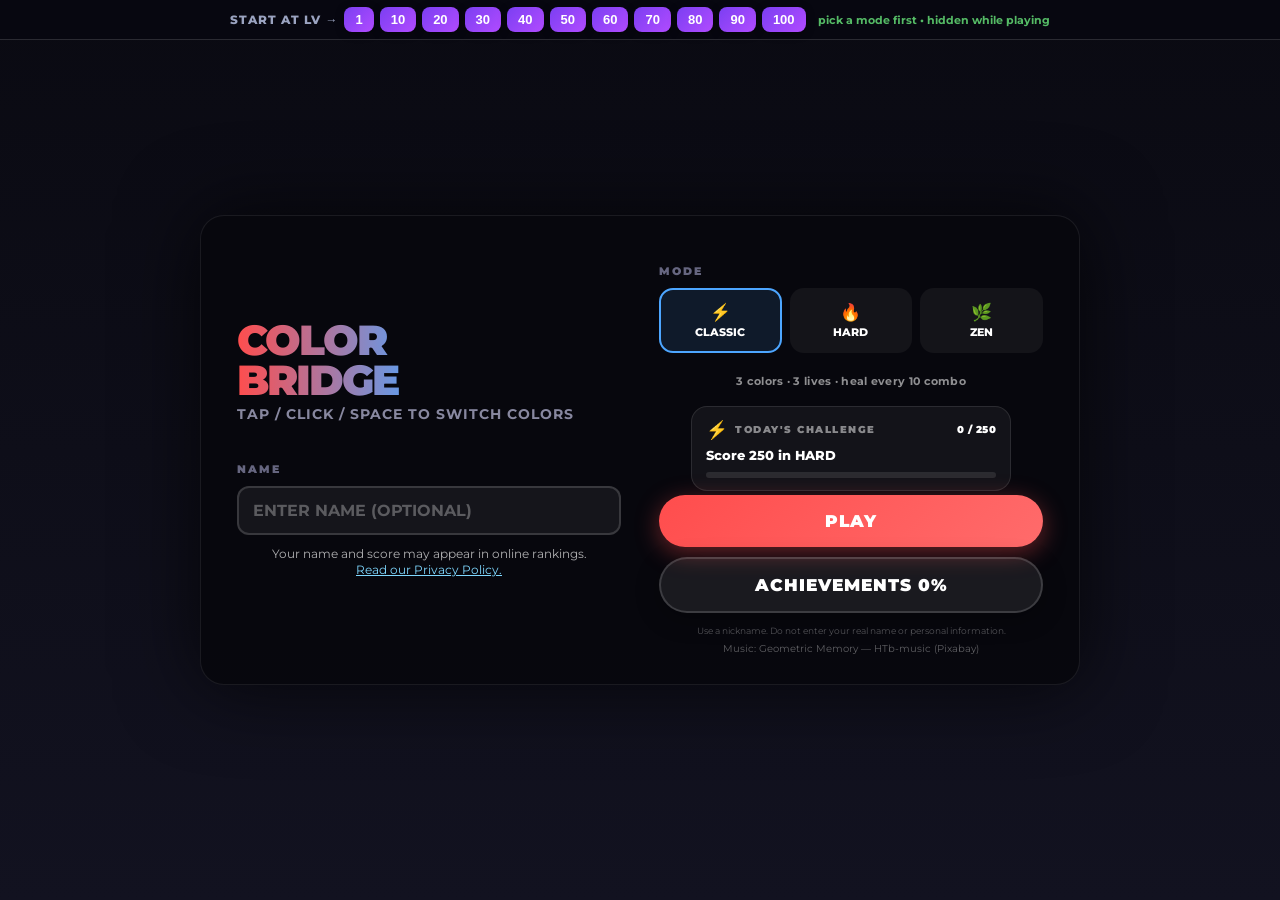
==== commit 6197568c: "Update index.html" ====
--- a/games/color-bridge/index.html
+++ b/games/color-bridge/index.html
@@ -2,7 +2,7 @@
 <html lang="en">
 <head>
     <meta charset="UTF-8">
-    <meta name="viewport" content="width=device-width, initial-scale=1.0, user-scalable=no, viewport-fit=cover">
+    <meta name="viewport" content="width=device-width, initial-scale=1.0, user-scalable=no, viewport-fit=cover, interactive-widget=overlays-content">
     <meta name="apple-mobile-web-app-capable" content="yes">
     <meta name="mobile-web-app-capable" content="yes">
     <meta name="apple-mobile-web-app-status-bar-style" content="black-translucent">
@@ -52,25 +52,43 @@
         }
         #gameContainer {
             position: relative;
-            width: min(100vw, 480px, calc((100dvh - env(safe-area-inset-top) - env(safe-area-inset-bottom)) * 9 / 16));
-            aspect-ratio: 9/16;
+            /* Fill the whole player frame (any aspect). The perspective game view adapts:
+               a wide landscape lane on desktop, a tall lane on mobile portrait. No black bars. */
+            width: 100vw;
+            width: 100dvw;
+            height: 100vh;
+            height: 100dvh;
             background: #0a0a12;
+            overflow: hidden;
         }
         @media (min-width: 900px) {
-            #gameContainer {
-                width: min(90vw, calc(96vh * 4 / 5), 700px);
-                aspect-ratio: 4 / 5;
-                max-width: none;
-            }
             .screen {
                 max-width: 520px;
+                /* Fit the start / game-over / pause cards inside the (often short) landscape
+                   player height — scroll if the content is taller than the frame, never clip. */
+                max-height: calc(100vh - 16px);
+                max-height: calc(100dvh - 16px);
+                overflow-y: auto;
+                -webkit-overflow-scrolling: touch;
+            }
+            /* Landscape start / game-over: two side-by-side columns that fill the wide player. */
+            #startScreen, #gameOverScreen {
+                display: flex;
+                flex-direction: row;
+                align-items: stretch;
+                gap: 38px;
+                max-width: 880px;
+                padding: 30px 36px;
+            }
+            #startScreen > .sc-col, #gameOverScreen > .go-col {
+                display: flex;
+                flex-direction: column;
+                flex: 1 1 0;
+                min-width: 0;
+                justify-content: center;
             }
         }
         @media (max-width: 899px) {
-            #gameContainer {
-                width: min(100vw, calc((100vh - env(safe-area-inset-top) - env(safe-area-inset-bottom)) * 9 / 16));
-                aspect-ratio: 9 / 16;
-            }
             .screen {
                 max-height: calc(100vh - env(safe-area-inset-top) - env(safe-area-inset-bottom) - 18px);
                 overflow-y: auto;
@@ -113,7 +131,10 @@
             align-items: center;
         }
         .hidden { display: none !important; }
-        
+        /* Column wrappers are invisible to layout by default (mobile keeps its single column);
+           only the desktop landscape rules turn them into side-by-side columns. */
+        .sc-col, .go-col { display: contents; }
+
         .screen {
             background: rgba(8, 8, 14, 0.97);
             border-radius: 24px;
@@ -206,6 +227,15 @@
             display: block;
             margin-bottom: 3px;
         }
+        .mode-desc {
+            text-align: center;
+            font-size: 0.66em;
+            font-weight: 700;
+            color: rgba(255,255,255,0.55);
+            margin: 8px 0 2px;
+            letter-spacing: 0.3px;
+            min-height: 1em;
+        }
         
         #topBar {
             position: absolute;
@@ -288,27 +318,9 @@
             transform: scale(0.9);
         }
         
-        #rainbowBadge {
-            position: absolute;
-            top: 115px;
-            left: 50%;
-            transform: translateX(-50%);
-            background: linear-gradient(90deg, #ff4d4d, #ffdd33, #4da6ff, #ff00ff);
-            color: #000;
-            padding: 6px 16px;
-            border-radius: 20px;
-            font-weight: 900;
-            font-size: 0.8em;
-            letter-spacing: 1px;
-            opacity: 0;
-            transition: opacity 0.2s;
-            pointer-events: none;
-            z-index: 10;
-            box-shadow: 0 0 20px rgba(255,255,255,0.5);
-        }
         #heavyBlockBadge {
             position: absolute;
-            top: 150px;
+            top: 184px;
             left: 50%;
             transform: translateX(-50%);
             background: linear-gradient(90deg, #ff6b35, #ff4d4d);
@@ -372,7 +384,7 @@
         }
         #feverBadge {
             position: absolute;
-            top: 115px;
+            top: 152px;
             left: 50%;
             transform: translateX(-50%);
             background: linear-gradient(90deg, #ff00cc, #3333ff);
@@ -389,44 +401,6 @@
             box-shadow: 0 0 20px rgba(255,0,204,0.5);
         }
         
-        #safeBadge {
-            position: absolute;
-            top: 115px;
-            left: 50%;
-            transform: translateX(-50%);
-            background: linear-gradient(90deg, #00ff88, #00cc66);
-            color: #000;
-            padding: 6px 16px;
-            border-radius: 20px;
-            font-weight: 900;
-            font-size: 0.8em;
-            letter-spacing: 1px;
-            opacity: 0;
-            transition: opacity 0.2s;
-            pointer-events: none;
-            z-index: 10;
-            box-shadow: 0 0 20px rgba(0,255,136,0.5);
-        }
-        
-        #saveBadge {
-            position: absolute;
-            top: 115px;
-            left: 50%;
-            transform: translateX(-50%);
-            background: linear-gradient(90deg, #ffdd33, #ffaa00);
-            color: #000;
-            padding: 6px 16px;
-            border-radius: 20px;
-            font-weight: 900;
-            font-size: 0.8em;
-            letter-spacing: 1px;
-            opacity: 0;
-            transition: opacity 0.2s;
-            pointer-events: none;
-            z-index: 10;
-            box-shadow: 0 0 20px rgba(255,221,51,0.5);
-        }
-        
         .stats-row {
             display: flex;
             justify-content: space-around;
@@ -599,29 +573,6 @@
         @keyframes tutFloat {
             0%, 100% { transform: translateY(0); }
             50% { transform: translateY(-6px); }
-        }
-
-        #tutBanner {
-            position: absolute;
-            top: 200px;
-            left: 50%;
-            transform: translateX(-50%);
-            background: linear-gradient(90deg, #ffdd33, #ffaa00);
-            color: #1a1a1a;
-            padding: 10px 22px;
-            border-radius: 22px;
-            font-weight: 900;
-            font-size: 1em;
-            letter-spacing: 0.5px;
-            white-space: nowrap;
-            z-index: 31;
-            pointer-events: none;
-            box-shadow: 0 0 24px rgba(255,200,40,0.5);
-            animation: tutBannerIn 0.3s cubic-bezier(0.34,1.56,0.64,1);
-        }
-        @keyframes tutBannerIn {
-            from { opacity: 0; transform: translateX(-50%) scale(0.8); }
-            to   { opacity: 1; transform: translateX(-50%) scale(1); }
         }
 
         #tutFreeze {
@@ -746,32 +697,6 @@
             to   { opacity: 1; transform: translateX(-50%) translateY(0) scale(1); }
         }
 
-        /* Achievement unlock toast */
-        #achToast {
-            position: absolute;
-            top: 120px;
-            left: 50%;
-            transform: translateX(-50%);
-            display: flex;
-            align-items: center;
-            gap: 11px;
-            background: rgba(20,20,28,0.96);
-            border: 2px solid #ffd54a;
-            color: #fff;
-            padding: 11px 18px;
-            border-radius: 16px;
-            font-size: 0.72em;
-            font-weight: 700;
-            line-height: 1.3;
-            white-space: nowrap;
-            z-index: 46;
-            pointer-events: none;
-            box-shadow: 0 6px 30px rgba(0,0,0,0.5);
-            animation: dailyToastIn 0.4s cubic-bezier(0.34,1.56,0.64,1);
-        }
-        #achToast .ach-toast-ic { font-size: 1.8em; }
-        #achToast b { font-size: 0.85em; letter-spacing: 1px; color: #ffd54a; }
-
         /* New badges on game over */
         #achNew {
             margin: 4px auto 10px;
@@ -912,6 +837,33 @@
                 height: 34px;
                 font-size: 1.05em;
             }
+            /* --- Compact the START screen so it fits one mobile screen (no scroll) --- */
+            #startScreen { padding-top: 11px; padding-bottom: 11px; }
+            #startScreen h1 { font-size: 1.85em !important; margin-bottom: 2px; }
+            #startScreen .subtitle { font-size: 0.7em; margin-bottom: 8px; }
+            #startScreen .section-title { margin: 6px 0 5px; }
+            #startScreen #playerNameInput { padding: 10px 12px; }
+            #startScreen .sc-a > div:last-child { margin-top: 4px !important; line-height: 1.25; }
+            #startScreen .mode-btn { padding: 7px 4px; }
+            #startScreen .mode-icon { font-size: 1.18em; margin-bottom: 1px; }
+            #startScreen #dailyCard { margin: 6px auto 4px; padding: 8px 12px; }
+            #startScreen .daily-head { margin-bottom: 4px; }
+            #startScreen #dailyText { margin-bottom: 5px; font-size: 0.78em; }
+            #startScreen .btn { padding: 12px 36px; }
+            #startScreen #achBtn { margin-top: 7px !important; }
+            #startScreen .sc-b > div:last-child,
+            #startScreen .sc-b > div:nth-last-child(2) { margin-top: 4px !important; line-height: 1.2; }
+            /* --- Compact the GAME OVER screen --- */
+            #gameOverScreen { padding-top: 14px; padding-bottom: 14px; }
+            #finalScore { margin: 4px 0 0 !important; }
+            #gameOverScreen .stats-row { margin: 8px 0 !important; }
+            #achNew { padding: 6px 10px !important; margin: 6px auto !important; }
+            #gameOverScreen .ach-new-badge { width: 30px; height: 30px; font-size: 0.95em; }
+            #gameOverScreen #rankSummary { margin-top: 7px; }
+            #gameOverScreen .rank-tabs { margin: 7px 0; }
+            #gameOverScreen #rankingList { max-height: min(150px, 17dvh); }
+            #gameOverScreen .btn { padding: 13px 36px; }
+            #gameOverScreen #menuBtn { margin-top: 8px !important; }
         }
         .ach-cat-head {
             color: rgba(255,255,255,0.55); font-weight: 900; font-size: 0.7em;
@@ -977,12 +929,8 @@
             <div id="recoveryGaugeText">LIFE 0/10</div>
         </div>
         <div id="feverBadge">FEVER x2</div>
-        <div id="safeBadge">SAFE!</div>
-        <div id="saveBadge">SAVE CHANCE!</div>
-        <div id="rainbowBadge">RAINBOW BRIDGE!</div>
         <div id="heavyBlockBadge">HEAVY x3</div>
 
-        <div id="tutBanner" class="hidden"></div>
         <div id="tutGuide" class="hidden">
             <div id="tutPulse"></div>
             <div id="tutText">CLICK / SPACE<br><span>to match the color</span></div>
@@ -992,7 +940,6 @@
             <div id="tutFreezeCont">TAP to continue</div>
         </div>
         <div id="dailyToast" class="hidden"></div>
-        <div id="achToast" class="hidden"></div>
 
         <div id="achScreen" class="hidden">
             <div id="achHeader">
@@ -1008,6 +955,7 @@
 
         <div id="ui">
             <div id="startScreen" class="screen">
+                <div class="sc-col sc-a">
                 <h1 style="background: linear-gradient(90deg, #ff4d4d, #4da6ff, #ffdd33); -webkit-background-clip: text; -webkit-text-fill-color: transparent; background-clip: text;">COLOR<br>BRIDGE</h1>
                 <p class="subtitle">TAP / CLICK / SPACE TO SWITCH COLORS</p>
                 
@@ -1017,13 +965,15 @@
                     Your name and score may appear in online rankings.
                     <div><a href="https://game-site.hesvynplay.workers.dev/games/color-bridge/privacy/" target="_blank" rel="noopener noreferrer" style="color: #7fd8ff; text-decoration: underline;">Read our Privacy Policy.</a></div>
                 </div>
-
+                </div><!-- /sc-a -->
+                <div class="sc-col sc-b">
                 <div class="section-title">MODE</div>
                 <div class="mode-grid">
                     <button class="mode-btn active" data-mode="classic"><span class="mode-icon">⚡</span>CLASSIC</button>
                     <button class="mode-btn" data-mode="hard"><span class="mode-icon">🔥</span>HARD</button>
                     <button class="mode-btn" data-mode="zen"><span class="mode-icon">🌿</span>ZEN</button>
                 </div>
+                <div id="modeDesc" class="mode-desc"></div>
 
                 <div id="dailyCard">
                     <div class="daily-head">
@@ -1039,9 +989,11 @@
                 <button class="btn btn-secondary" id="achBtn" style="margin-top:10px"><span id="achBtnLabel">ACHIEVEMENTS  0%</span></button>
                 <div style="font-size:0.58em; color:rgba(255,255,255,0.3); margin-top:12px; text-align:center; line-height:1.4;">Use a nickname. Do not enter your real name or personal information.</div>
                 <div style="font-size:0.6em; color:rgba(255,255,255,0.35); margin-top:6px; text-align:center;">Music: Geometric Memory — HTb-music (Pixabay)</div>
+                </div><!-- /sc-b -->
             </div>
-            
+
             <div id="gameOverScreen" class="screen hidden">
+                <div class="go-col go-a">
                 <h1 style="font-size: 2.2em; color: #ff4d4d;">GAME OVER</h1>
                 <div id="finalScore" style="color: white; font-size: 3.2em; font-weight: 900; margin: 8px 0 2px;">0</div>
                 <div style="display:flex; justify-content:center; gap:12px; align-items:center; margin-bottom:8px;">
@@ -1056,6 +1008,8 @@
                     <div class="stat-box"><div class="stat-value" id="statBlocks">0</div><div class="stat-label">BLOCKS</div></div>
                 </div>
                 
+                </div><!-- /go-a -->
+                <div class="go-col go-b">
                 <div id="rankSummary">—</div>
                 <div class="rank-tabs">
                     <div class="rank-tab-group">
@@ -1067,8 +1021,9 @@
                 
                 <button class="btn btn-primary" id="restartBtn">RETRY</button>
                 <button class="btn btn-secondary" id="menuBtn" style="margin-top:10px">MENU</button>
+                </div><!-- /go-b -->
             </div>
-            
+
             <div id="pauseScreen" class="screen hidden">
                 <h1 style="font-size: 2em; color: #fff; margin-bottom: 24px;">PAUSED</h1>
                 
@@ -1096,31 +1051,23 @@
                 h = (h || '').toLowerCase();
                 return allowedHostSuffixes.some(s => h === s || h.endsWith('.' + s));
             };
-            const originHostMatches = (origin) => {
-                try { return hostMatches(new URL(origin).hostname); } catch (e) { return false; }
-            };
-
             // file:// (local testing) and about:srcdoc have no real hostname — allow them.
             const protocol = window.location.protocol;
             if (protocol === 'file:' || protocol === 'about:') return;
 
-            // 1) Game served from an allowed host.
+            // 1) Game served directly from an allowed host.
             if (!window.location.hostname || hostMatches(window.location.hostname)) return;
 
-            // 2) Game embedded in an iframe whose ancestor (the CrazyGames page) is allowed.
-            try {
-                const ao = window.location.ancestorOrigins;
-                if (ao && ao.length) {
-                    for (let i = 0; i < ao.length; i++) {
-                        if (originHostMatches(ao[i])) return;
-                    }
-                }
-            } catch (e) {}
-
-            // 3) Fallback: referrer (the embedding page) is an allowed host.
-            if (window.document.referrer && originHostMatches(window.document.referrer)) return;
-
-            // Unauthorized host: stop the game and show a notice.
+            // 2) Embedded in an iframe — CrazyGames serves the game (and distributes it to its
+            // localized domains and partner portals) inside an iframe, so ALLOW any embedded context.
+            // This guarantees the game runs on every CrazyGames distribution domain. Only a standalone,
+            // non-allowed host (someone re-hosting the file directly, outside an iframe) is blocked.
+            let embedded = false;
+            try { embedded = window.top !== window.self; } catch (e) { embedded = true; }
+            if (embedded) return;
+
+            // Standalone on an unauthorized host: stop the game and show a notice.
+            const host = window.location.hostname;
             try {
                 document.documentElement.innerHTML =
                     '<body style="margin:0;display:flex;align-items:center;justify-content:center;' +
@@ -1144,11 +1091,7 @@
         const ui = {
             score: document.getElementById('scoreValue'),
             combo: document.getElementById('comboValue'),
-            comboDisplay: document.getElementById('comboValue'),
             feverBadge: document.getElementById('feverBadge'),
-            safeBadge: document.getElementById('safeBadge'),
-            saveBadge: document.getElementById('saveBadge'),
-            rainbowBadge: document.getElementById('rainbowBadge'),
             heavyBlockBadge: document.getElementById('heavyBlockBadge'),
             scoreCenter: document.getElementById('scoreCenter'),
             topBar: document.getElementById('topBar'),
@@ -1167,7 +1110,6 @@
             rankSummary: document.getElementById('rankSummary'),
             tutGuide: document.getElementById('tutGuide'),
             tutText: document.getElementById('tutText'),
-            tutBanner: document.getElementById('tutBanner'),
             tutFreeze: document.getElementById('tutFreeze'),
             tutFreezeMsg: document.getElementById('tutFreezeMsg'),
             dailyCard: document.getElementById('dailyCard'),
@@ -1183,7 +1125,6 @@
             achProgText: document.getElementById('achProgText'),
             achProgPct: document.getElementById('achProgPct'),
             achProgFill: document.getElementById('achProgFill'),
-            achToast: document.getElementById('achToast'),
             achNew: document.getElementById('achNew')
         };
         const stats = {
@@ -1213,14 +1154,16 @@
             zen: { speedMult: 0.75, spawnMult: 1.15, feverThreshold: 12, scoreMult: 0.8 }
         };
         
+        // Score thresholds for levels 1-7; higher levels are extrapolated in scoreForLevel().
+        // (Per-level speed/effects live in getLevelConfig — this table is only the score curve.)
         const LEVEL_CONFIG = [
-            { level: 1, scoreNeeded: 0, colors: 3, speedAdd: 0, effects: [] },
-            { level: 2, scoreNeeded: 150, colors: 3, speedAdd: 0.8, effects: ['pulse'] },
-            { level: 3, scoreNeeded: 400, colors: 3, speedAdd: 1.4, effects: ['pulse', 'zebra'] },
-            { level: 4, scoreNeeded: 800, colors: 3, speedAdd: 2.0, effects: ['pulse', 'zebra', 'wobble'] },
-            { level: 5, scoreNeeded: 1400, colors: 4, speedAdd: 2.6, effects: ['pulse', 'zebra', 'wobble', 'ghost'] },
-            { level: 6, scoreNeeded: 2200, colors: 4, speedAdd: 3.2, effects: ['pulse', 'zebra', 'wobble', 'ghost', 'rainbow'] },
-            { level: 7, scoreNeeded: 3200, colors: 4, speedAdd: 3.8, effects: ['pulse', 'zebra', 'wobble', 'ghost', 'rainbow'] }
+            { level: 1, scoreNeeded: 0 },
+            { level: 2, scoreNeeded: 150 },
+            { level: 3, scoreNeeded: 400 },
+            { level: 4, scoreNeeded: 800 },
+            { level: 5, scoreNeeded: 1400 },
+            { level: 6, scoreNeeded: 2200 },
+            { level: 7, scoreNeeded: 3200 }
         ];
         const BGM_VOLUME = 0.03;
         const BGM_START_OFFSET = 2;
@@ -1380,17 +1323,14 @@
             init(dataModulePromise) {
                 if (this.initPromise) return this.initPromise;
                 this.primeLocalCache();
-                console.log('[GameStorage] fallback = localStorage');
                 this.initPromise = (async () => {
                     try {
                         const dataModule = await Promise.resolve(dataModulePromise).catch(() => null);
                         if (!dataModule) {
-                            console.log('[GameStorage] CrazyGames Data unavailable, staying on localStorage');
                             return false;
                         }
                         this.dataModule = dataModule;
                         this.usingCrazyGamesData = true;
-                        console.log('[GameStorage] CrazyGames Data available');
                         await this.syncPersistentKeys();
                         if (typeof applyPersistentStateFromStorage === 'function') applyPersistentStateFromStorage();
                         return true;
@@ -1439,7 +1379,6 @@
         }
         // Evaluated at display time so it reflects the current device.
         function actionWord() { return isTouchPrimary() ? 'TAP' : 'CLICK / SPACE'; }
-        let tutBannerTimer = null;
         let tutFreeze = false;
         let pendingTutFreeze = null;
 
@@ -1454,13 +1393,13 @@
                 ui.tutFreezeMsg.textContent = 'MIRROR: MATCH THE NEXT COLOR!';
             } else if (block.tutType === 'ghost') {
                 setStoredFlag(STORAGE_KEYS.ghostHint);
-                ui.tutFreezeMsg.textContent = 'GHOST: MATCH THE COLOR!';
+                ui.tutFreezeMsg.textContent = 'GHOST FADES — MATCH ITS COLOR!';
             } else if (block.tutType === 'speed') {
                 setStoredFlag(STORAGE_KEYS.speedHint);
                 ui.tutFreezeMsg.textContent = 'FAST BLOCK! MATCH QUICKLY!';
             } else if (block.tutType === 'mystery') {
                 setStoredFlag(STORAGE_KEYS.mysteryHint);
-                ui.tutFreezeMsg.textContent = 'MYSTERY: COLOR REVEALS LATE!';
+                ui.tutFreezeMsg.textContent = 'MYSTERY: COLOR APPEARS MIDWAY!';
             } else if (block.tutType === 'change') {
                 setStoredFlag(STORAGE_KEYS.changeHint);
                 ui.tutFreezeMsg.textContent = 'CHANGING! MATCH ON ARRIVAL!';
@@ -1482,11 +1421,14 @@
             ctx.save();
             ctx.fillStyle = 'rgba(0,0,0,0.62)';
             ctx.fillRect(0, 0, w, h);
-            // glowing ring around the block
-            const cx = block.x + block.width / 2;
-            const cy = block.y + block.height / 2;
+            // glowing ring around the block — use the SAME perspective projection as
+            // drawBlock so the ring sits exactly on the (projected) block, not its raw coords.
+            const proj = perspProject(blockLaneOx(block), blockDepthT(block));
+            const drawnSize = nearBlockSize() * proj.scale * (1 + (block.pulse || 0));
+            const cx = proj.x;
+            const cy = proj.y;
             ctx.beginPath();
-            ctx.arc(cx, cy, block.width * 0.95, 0, Math.PI * 2);
+            ctx.arc(cx, cy, drawnSize * 0.82, 0, Math.PI * 2);
             ctx.strokeStyle = '#ffffff';
             ctx.lineWidth = 3;
             ctx.shadowColor = '#ffffff';
@@ -1520,43 +1462,46 @@
             }
             ui.tutGuide.classList.add('hidden');
         }
-        function showTutBanner(msg, ms) {
-            ui.tutBanner.textContent = msg;
-            ui.tutBanner.classList.remove('hidden');
-            // restart entrance animation
-            ui.tutBanner.style.animation = 'none';
-            void ui.tutBanner.offsetWidth;
-            ui.tutBanner.style.animation = '';
-            if (tutBannerTimer) clearTimeout(tutBannerTimer);
-            tutBannerTimer = setTimeout(() => ui.tutBanner.classList.add('hidden'), ms || 2800);
-        }
         function hideAllTutorial() {
             ui.tutGuide.classList.add('hidden');
-            ui.tutBanner.classList.add('hidden');
             ui.tutFreeze.classList.add('hidden');
             tutFreeze = false;
             pendingTutFreeze = null;
-            if (tutBannerTimer) { clearTimeout(tutBannerTimer); tutBannerTimer = null; }
+        }
+        // Speed only steps up at fixed checkpoints, then holds flat until the next one — so each
+        // speed-up is clearly felt. lv1-2 share a speed, lv3 jumps, lv4-5 hold, lv6 jumps, ...
+        // Checkpoints: 3, 6, 8, 10, 13, 16, 20, then every 5 levels (25, 30, 35, ...).
+        function speedCheckpoint(lv) {
+            if (lv >= 20) return 20 + Math.floor((lv - 20) / 5) * 5;
+            const cps = [16, 13, 10, 8, 6, 3];
+            for (const c of cps) if (lv >= c) return c;
+            return 1;
         }
         function getLevelConfig(level) {
-            const colors = level <= 4 ? 3 : 4;
+            // Colour count is fixed by mode (classic=3 / hard=4 palette), so it isn't tracked here.
             const points = [
-                { level: 1, speedAdd: 0 },
-                { level: 5, speedAdd: 0.7 },
-                { level: 10, speedAdd: 1.4 },
-                { level: 20, speedAdd: 2.7 },
-                { level: 30, speedAdd: 3.9 },
-                { level: 40, speedAdd: 5.0 },
-                { level: 50, speedAdd: 6.0 },
-                { level: 70, speedAdd: 7.8 },
-                { level: 100, speedAdd: 10.0 }
+                { level: 1, speedAdd: 2.4 },
+                { level: 5, speedAdd: 5.5 },
+                { level: 10, speedAdd: 8.7 },
+                { level: 20, speedAdd: 14.0 },
+                { level: 30, speedAdd: 17.8 },
+                { level: 40, speedAdd: 20.5 },
+                { level: 50, speedAdd: 22.6 },
+                { level: 60, speedAdd: 24.4 },
+                { level: 70, speedAdd: 25.9 },
+                { level: 80, speedAdd: 27.1 },
+                { level: 90, speedAdd: 28.1 },
+                { level: 100, speedAdd: 29.0 }
             ];
-            let speedAdd = 10.0;
+            // Snap the level to its speed checkpoint so fall speed is a clear step function:
+            // it changes only at a checkpoint and stays flat (the same value) in between.
+            const sl = speedCheckpoint(level);
+            let speedAdd = 29.0;
             for (let i = 0; i < points.length - 1; i++) {
                 const a = points[i];
                 const b = points[i + 1];
-                if (level >= a.level && level <= b.level) {
-                    const t = (level - a.level) / (b.level - a.level);
+                if (sl >= a.level && sl <= b.level) {
+                    const t = (sl - a.level) / (b.level - a.level);
                     speedAdd = a.speedAdd + (b.speedAdd - a.speedAdd) * t;
                     break;
                 }
@@ -1568,10 +1513,9 @@
             if (level >= 20) effects.push('change');
             if (level >= 30) effects.push('mirror');
             if (level >= 40) effects.push('mystery');
-            if (level >= 15) effects.push('split');
             if (level >= 30) effects.push('fastspin');
             if (level >= 50) effects.push('shrink');
-            return { colors, speedAdd, effects };
+            return { speedAdd, effects };
         }
         
         function scoreForLevel(level) {
@@ -1601,11 +1545,6 @@
         let runHeavy = 0;
         let runZebra = 0;
         let runFever = 0;
-        let runRainbow = 0;
-        let runSpeed = 0;
-        let runMirror = 0;
-        let runMystery = 0;
-        let runChange = 0;
         let runMaxFever = 0;
         let noMissStreak = 0;
         let runChangeStreak = 0;
@@ -1638,21 +1577,15 @@
         let bridgePulse = 0;
         let feverActive = false;
         let feverTimer = 0;
-        let rainbowBridgeActive = false;
-        let rainbowBridgeTimer = 0;
         let heavyBlockActive = false;
+        let heavyQueued = false;
         let heavyBlockCooldown = 0;
         let recoveryGauge = 0;
-        let lifeOneRescueCooldown = 0;
         let nextHeavyBlockScore = 180;
         let backgroundHue = 0;
         let isPaused = false;
         let previewBlocks = [];
         let damageOverlayAlpha = 0;
-        let safeTime = 0;
-        let saveChanceActive = false;
-        let saveChanceTimer = 0;
-        let saveChanceBlock = null;
         let firstSuccessShown = false;
         let totalMistakes = 0;
         let scriptedRemaining = 0;
@@ -1663,7 +1596,14 @@
             highScore = parseInt(GameStorage.getItem(STORAGE_KEYS.highScore)) || 0;
             lastScore = parseInt(GameStorage.getItem(STORAGE_KEYS.lastScore)) || 0;
             rankings = getStoredJSON(STORAGE_KEYS.rankings, []) || [];
-            COLORS = THEMES.neon;
+            // Never clobber the active palette mid-game. CrazyGames data can finish
+            // initializing asynchronously during a run (applyPersistentStateFromStorage ->
+            // loadData); resetting COLORS to the 3-colour classic palette there would drop
+            // HARD's 4th colour and push currentColorIndex out of range, throwing in the
+            // render loop (blocks freeze + the canvas transform leaks and skews the screen).
+            if (state !== 'playing') {
+                COLORS = (selectedMode === 'hard') ? HARD_COLORS : THEMES[currentTheme];
+            }
         }
         function saveData() {
             GameStorage.setItem(STORAGE_KEYS.highScore, highScore);
@@ -1678,6 +1618,18 @@
             if (ui.playerNameInput) {
                 const saved = GameStorage.getItem(STORAGE_KEYS.playerName) || '';
                 if (saved) ui.playerNameInput.value = saved;
+                // Keep the layout rock-stable while the mobile keyboard is open: pin the
+                // container to its current pixel height so 100dvh shrinking (keyboard) can't
+                // reflow the start card or make the embed momentarily look landscape.
+                ui.playerNameInput.addEventListener('focus', () => {
+                    const gc = document.getElementById('gameContainer');
+                    if (gc) gc.style.height = window.innerHeight + 'px';
+                });
+                ui.playerNameInput.addEventListener('blur', () => {
+                    const gc = document.getElementById('gameContainer');
+                    if (gc) gc.style.height = '';
+                    resize();
+                });
             }
             if (SoundManager && typeof SoundManager.applyStoredSettings === 'function') {
                 SoundManager.applyStoredSettings();
@@ -1687,6 +1639,10 @@
         }
         
         function resize() {
+            // While the on-screen keyboard is open for the name field, the viewport can
+            // momentarily shrink/reshape. Don't recompute the canvas then — reshaping the
+            // perspective mid-focus is what makes the start screen visibly "break".
+            if (ui && ui.playerNameInput && document.activeElement === ui.playerNameInput) return;
             const rect = document.getElementById('gameContainer').getBoundingClientRect();
             canvas.width = rect.width * window.devicePixelRatio;
             canvas.height = rect.height * window.devicePixelRatio;
@@ -1740,6 +1696,7 @@
         function updateRecoveryUI() {
             const ratio = Math.min(1, recoveryGauge / RECOVERY_NEEDED);
             ui.recoveryGaugeFill.style.width = (ratio * 100) + '%';
+            // Below max lives the gauge counts toward the next life (Classic/Hard); at max it's bonus.
             if (lives >= maxLives) {
                 ui.recoveryGaugeText.textContent = `BONUS ${recoveryGauge}/${RECOVERY_NEEDED}`;
             } else {
@@ -1750,35 +1707,45 @@
             recoveryGauge += amount;
             if (recoveryGauge >= RECOVERY_NEEDED) {
                 const units = Math.floor(recoveryGauge / RECOVERY_NEEDED);
-                if (selectedMode !== 'zen' && selectedMode !== 'hard' && lives < maxLives) {
+                // Classic & Hard: a full gauge (10 clean matches in a row) restores one life, up to
+                // the max. This is the ONLY life-back mechanic. At max lives (or in Zen) it's bonus points.
+                if (selectedMode !== 'zen' && lives < maxLives) {
                     const recovered = Math.min(units, maxLives - lives);
                     lives += recovered;
                     recoveryGauge -= recovered * RECOVERY_NEEDED;
                     updateLivesUI();
                     SoundManager.playLifeUp();
-                    addFloatingText('+1 LIFE!', (canvas.width / window.devicePixelRatio) / 2, (canvas.height / window.devicePixelRatio) - 130, '#00ff88');
-                    createExplosion((canvas.width / window.devicePixelRatio) / 2, (canvas.height / window.devicePixelRatio) - 100, '#00ff88', 28);
-                    ui.saveBadge.textContent = 'LIFE UP!';
-                    ui.saveBadge.style.opacity = '1';
-                    setTimeout(() => { if(ui.saveBadge) ui.saveBadge.style.opacity = '0'; }, 900);
+                    addFloatingText('+1 LIFE!', (canvas.width / window.devicePixelRatio) / 2, perspGeom().nearY - 36, '#00ff88');
+                    createExplosion((canvas.width / window.devicePixelRatio) / 2, perspGeom().nearY, '#00ff88', 28);
                 } else {
                     const bonusUnits = units;
                     recoveryGauge -= bonusUnits * RECOVERY_NEEDED;
                     const bonus = bonusUnits * 100;
                     score += bonus;
                     ui.score.textContent = score;
-                    addFloatingText('BONUS +' + bonus, (canvas.width / window.devicePixelRatio) / 2, (canvas.height / window.devicePixelRatio) - 130, '#ffdd33');
+                    addFloatingText('BONUS +' + bonus, (canvas.width / window.devicePixelRatio) / 2, perspGeom().nearY - 36, '#ffdd33');
                 }
             }
             updateRecoveryUI();
+        }
+        const MODE_DESC = {
+            classic: '3 colors · 3 lives · heal every 10 combo',
+            hard: '4 colors · faster · heal every 10 combo',
+            zen: '3 colors · relaxed · never lose'
+        };
+        function updateModeDesc() {
+            const el = document.getElementById('modeDesc');
+            if (el) el.textContent = MODE_DESC[selectedMode] || '';
         }
         document.querySelectorAll('.mode-btn').forEach(btn => {
             btn.addEventListener('click', () => {
                 document.querySelectorAll('.mode-btn').forEach(b => b.classList.remove('active'));
                 btn.classList.add('active');
                 selectedMode = btn.dataset.mode;
+                updateModeDesc();
             });
         });
+        updateModeDesc();
         
         // Crazy Games SDK wrapper
         const CG = {
@@ -1796,7 +1763,6 @@
                         }
                         await Promise.resolve(this.sdk.init && this.sdk.init());
                         this.data = this.sdk.data || this.sdk.dataModule || (this.sdk.modules && this.sdk.modules.data) || null;
-                        console.log('CrazyGames SDK initialized', { hasData: !!this.data });
                         return this.data;
                     } catch (e) {
                         console.warn('CrazyGames SDK init failed:', e);
@@ -2455,8 +2421,13 @@
         window.addEventListener('load', () => {
             const sdkInit = CG.init();
             sdkInit.then(() => {
+                // Report the loading window to CrazyGames. Assets are inlined, so the game is
+                // already playable by the time 'load' fires; bracket it so CrazyGames knows
+                // loading is complete and gameplay can start. Both calls no-op without the SDK.
+                CG.loadingStart();
                 CG.syncMuteAudio();
                 CG.registerSettingsChangeListener();
+                CG.loadingStop();
             }).catch(() => {});
             GameStorage.init(sdkInit.then(() => CG.getDataModule()));
             resolvePlayerId();
@@ -2592,7 +2563,7 @@
         let achStats = {
             plays: 0, totalScore: 0, totalMatches: 0,
             heavyDestroyed: 0, zebraMatched: 0,
-            feverCount: 0, rainbowCount: 0,
+            feverCount: 0,
             bestClassic: 0, bestHard: 0,
             maxCombo: 0, maxLevel: 0, dailyDone: 0,
             speedCleared: 0, ghostCleared: 0, changeCleared: 0,
@@ -2712,7 +2683,6 @@
             achStats.heavyDestroyed += runHeavy;
             achStats.zebraMatched += runZebra;
             achStats.feverCount += runFever;
-            achStats.rainbowCount += runRainbow;
             achStats.speedCleared += runSpeedCount;
             achStats.ghostCleared += runGhostCount;
             achStats.changeCleared += runChangeCount;
@@ -2740,28 +2710,6 @@
         }
 
         // ----- Achievements UI -----
-        let achToastQueue = [];
-        let achToastTimer = null;
-        function queueAchToasts(list) {
-            achToastQueue = achToastQueue.concat(list);
-            if (!achToastTimer) showNextAchToast();
-        }
-        function showNextAchToast() {
-            if (!ui.achToast || achToastQueue.length === 0) { achToastTimer = null; return; }
-            const a = achToastQueue.shift();
-            ui.achToast.innerHTML = '<span class="ach-toast-ic">' + a.icon + '</span>'
-                + '<span><b>ACHIEVEMENT UNLOCKED</b><br>' + a.name + '</span>';
-            ui.achToast.style.borderColor = ACH_TIERS[a.tier];
-            ui.achToast.classList.remove('hidden');
-            ui.achToast.style.animation = 'none';
-            void ui.achToast.offsetWidth;
-            ui.achToast.style.animation = '';
-            achToastTimer = setTimeout(() => {
-                ui.achToast.classList.add('hidden');
-                setTimeout(showNextAchToast, 250);
-            }, 2200);
-        }
-
         function refreshAchButton() {
             if (!ui.achBtnLabel) return;
             const p = achProgress();
@@ -2910,11 +2858,6 @@
             runHeavy = 0;
             runZebra = 0;
             runFever = 0;
-            runRainbow = 0;
-            runSpeed = 0;
-            runMirror = 0;
-            runMystery = 0;
-            runChange = 0;
             runMaxFever = 0;
             noMissStreak = 0;
             runChangeStreak = 0;
@@ -2930,7 +2873,7 @@
             lv30Reached = false;
             noMissAfterLv30 = 0;
             missedThisRun = false;
-            safeEnded = false;
+            safeEnded = true; // no safe-start period anymore, so the "after safe" no-miss streak counts from the start
             noMissAfterSafe = 0;
             noMissStreakMax = 0;
             noMissAfterLv30Max = 0;
@@ -2959,18 +2902,13 @@
             bridgePulse = 0;
             feverActive = false;
             feverTimer = 0;
-            rainbowBridgeActive = false;
-            rainbowBridgeTimer = 0;
             heavyBlockActive = false;
+            heavyQueued = false;
+            nextHeavyBlockScore = 180;
             heavyBlockCooldown = 0;
             recoveryGauge = 0;
-            lifeOneRescueCooldown = 0;
             heavyBlockNextSpawnHold = 0;
             damageOverlayAlpha = 0;
-            safeTime = selectedMode === 'zen' ? 0 : 120;
-            saveChanceActive = false;
-            saveChanceTimer = 0;
-            saveChanceBlock = null;
             firstSuccessShown = false;
             totalMistakes = 0;
             scriptedRemaining = (selectedMode === 'classic' && !getStoredFlag(STORAGE_KEYS.scriptDone)) ? 3 : 0;
@@ -2979,9 +2917,6 @@
             ui.score.textContent = '0';
             ui.combo.style.opacity = '0';
             ui.feverBadge.style.opacity = '0';
-            ui.safeBadge.style.opacity = selectedMode === 'zen' ? '0' : '1';
-            ui.saveBadge.style.opacity = '0';
-            ui.rainbowBadge.style.opacity = '0';
             ui.heavyBlockBadge.style.opacity = '0';
             ui.scoreDiff.style.opacity = '0';
             ui.scoreDiff.textContent = '';
@@ -3019,6 +2954,7 @@
         function autoPauseForVisibility() {
             if (state !== 'playing' || isPaused) return;
             isPaused = true;
+            CG.gameplayStop(); // tell the SDK gameplay paused (resumeGame() will gameplayStart again)
             const context = SoundManager.ensureContext();
             if (context) context.suspend().catch(() => {});
             showScreen('pause');
@@ -3027,17 +2963,15 @@
             state = 'start';
             isPaused = false;
             hideAllTutorial();
-            const newlyAch = commitAndCheck();
-            if (newlyAch && newlyAch.length) queueAchToasts(newlyAch);
+            // Commit + unlock achievements on exit, but DON'T toast them in-play. New unlocks are
+            // only surfaced on the game-over screen and in the Achievements screen.
+            commitAndCheck();
             refreshAchButton();
             ui.scoreCenter.classList.add('hidden');
             ui.topBar.classList.add('hidden');
             ui.pauseBtn.classList.add('hidden');
             ui.combo.style.opacity = '0';
             ui.feverBadge.style.opacity = '0';
-            ui.safeBadge.style.opacity = '0';
-            ui.saveBadge.style.opacity = '0';
-            ui.rainbowBadge.style.opacity = '0';
             ui.heavyBlockBadge.style.opacity = '0';
             CG.gameplayStop();
             SoundManager.stopBgm();
@@ -3058,9 +2992,6 @@
             SoundManager.stopBgm();
             const context = SoundManager.ensureContext();
             if (context && context.state === 'suspended') context.resume().catch(() => {});
-            ui.safeBadge.style.opacity = '0';
-            ui.saveBadge.style.opacity = '0';
-            ui.rainbowBadge.style.opacity = '0';
             ui.heavyBlockBadge.style.opacity = '0';
             const previousLastScore = lastScore;
             const isNewBest = score > highScore;
@@ -3110,9 +3041,6 @@
             ui.pauseBtn.classList.add('hidden');
             ui.combo.style.opacity = '0';
             ui.feverBadge.style.opacity = '0';
-            ui.safeBadge.style.opacity = '0';
-            ui.saveBadge.style.opacity = '0';
-            ui.rainbowBadge.style.opacity = '0';
             ui.heavyBlockBadge.style.opacity = '0';
             
             const w = canvas.width / window.devicePixelRatio;
@@ -3360,9 +3288,13 @@
             }
         }
         
+        // Level content is fully unlocked by Lv100 (getLevelConfig caps speed/effects there);
+        // beyond that only the number rises, up to a 5000 ceiling.
+        const MAX_LEVEL = 5000;
         function checkLevelUp() {
             let nextLevel = level + 1;
-            while (score >= scoreForLevel(nextLevel)) {
+            while (nextLevel <= MAX_LEVEL && score >= scoreForLevel(nextLevel)) {
+                const prevSpeedCp = speedCheckpoint(level);
                 level = nextLevel;
                 if (level >= 30 && !lv30Reached) {
                     lv30Reached = true;
@@ -3371,7 +3303,12 @@
                 }
                 updateLevelUI();
                 addFloatingText('LEVEL UP!', canvas.width / window.devicePixelRatio / 2, 120, '#ffffff');
-                createLevelUpEffect();
+                // Speed only steps up at a checkpoint — show the big "SPEED UP!" + sparkle ONLY then,
+                // so it always marks a real, felt speed increase (not every level changes speed).
+                if (speedCheckpoint(level) > prevSpeedCp) {
+                    addFloatingText('SPEED UP!', canvas.width / window.devicePixelRatio / 2, canvas.height / window.devicePixelRatio / 2, '#ffe14d', 36);
+                    createLevelUpEffect();
+                }
                 if (level === 10 || level === 50 || level === 100 || level === 500 || level === 1000) {
                     CG.happytime();
                 }
@@ -3382,13 +3319,15 @@
         function createLevelUpEffect() {
             const w = canvas.width / window.devicePixelRatio;
             const h = canvas.height / window.devicePixelRatio;
-            for (let i = 0; i < 50; i++) {
+            // Gold/white sparkle burst around the centre "SPEED UP!" text.
+            const sparkle = ['#ffe14d', '#ffffff', '#ffd700', '#fff6c2'];
+            for (let i = 0; i < 64; i++) {
                 particles.push({
                     x: w / 2, y: h / 2,
-                    vx: (Math.random() - 0.5) * 16,
-                    vy: (Math.random() - 0.5) * 16,
+                    vx: (Math.random() - 0.5) * 19,
+                    vy: (Math.random() - 0.5) * 19,
                     life: 1.5, size: Math.random() * 5 + 2,
-                    color: '#ffffff', type: 'levelup'
+                    color: sparkle[Math.floor(Math.random() * sparkle.length)], type: 'levelup'
                 });
             }
         }
@@ -3401,6 +3340,14 @@
         
         function createBlockData(isPreview = false) {
             const cfg = getLevelConfig(level);
+            // Heavy block is chosen here (at preview-generation time) so the next-block
+            // preview shows it accurately with the same design/colour, instead of being
+            // injected by a separate path that bypasses the preview queue.
+            if (!heavyBlockActive && !heavyQueued && score >= nextHeavyBlockScore) {
+                heavyQueued = true;
+                nextHeavyBlockScore += 240 + level * 45;
+                return { type: 'heavy', colorIndices: [Math.floor(Math.random() * COLORS.length)], durability: getHeavyBlockDurability() };
+            }
             const rand = Math.random();
             let type = 'normal';
             let colorIndices = [Math.floor(Math.random() * COLORS.length)];
@@ -3411,9 +3358,6 @@
                 let c2 = Math.floor(Math.random() * COLORS.length);
                 while (c2 === c1) c2 = Math.floor(Math.random() * COLORS.length);
                 colorIndices = [c1, c2];
-            } else if (cfg.effects.includes('split') && rand < 0.12) {
-                type = 'split';
-                colorIndices = [Math.floor(Math.random() * COLORS.length)];
             }
             // Ghost: independent roll (otherwise the zebra threshold above swallows it)
             if (type === 'normal' && cfg.effects.includes('ghost') && Math.random() < 0.12) {
@@ -3446,8 +3390,8 @@
             const bridgeY = h - 100;
             const isMobileLayout = window.matchMedia('(pointer: coarse)').matches || /Android|iPhone|iPad|iPod/i.test(navigator.userAgent);
             const sizeMap = isMobileLayout
-                ? { normal: 42, zebra: 44, ghost: 44, rainbow: 34, heavy: 60, speed: 42, mirror: 42, mystery: 42, change: 42, split: 42 }
-                : { normal: 62, zebra: 72, ghost: 72, rainbow: 56, heavy: 104, speed: 62, mirror: 62, mystery: 62, change: 62, split: 62 };
+                ? { normal: 42, zebra: 44, ghost: 44, heavy: 60, speed: 42, mirror: 42, mystery: 42, change: 42 }
+                : { normal: 62, zebra: 72, ghost: 72, heavy: 104, speed: 62, mirror: 62, mystery: 62, change: 62 };
             const getBlockSize = (type) => sizeMap[type] || sizeMap.normal;
             const estimateFramesToBridge = (block) => (bridgeY - (block.y + block.height)) / Math.max(0.001, block.speed);
             const estimateFramesToResolve = (block) => {
@@ -3457,7 +3401,7 @@
                 return arrive + Math.max(0, (block.durability || 1) - 1) * hitGap;
             };
             const overlapsBridgeWindow = (a, b) => {
-                const gap = 26;
+                const gap = 50;
                 const aStart = estimateFramesToBridge(a);
                 const aEnd = estimateFramesToResolve(a);
                 const bStart = estimateFramesToBridge(b);
@@ -3495,28 +3439,29 @@
                 return;
             }
 
-            if (!heavyBlockActive && score >= nextHeavyBlockScore) {
-                const durability = getHeavyBlockDurability();
-                const heavySize = getBlockSize('heavy');
-                const candidateBlock = {
+            generatePreview();
+            const data = previewBlocks[0];
+            if (!data) return;
+            const blockSize = getBlockSize(data.type);
+
+            // --- Heavy block: spawned from the preview queue so the preview stays accurate ---
+            if (data.type === 'heavy') {
+                const heavyCandidate = { y: -136, height: blockSize, speed: speed * 0.82, type: 'heavy', durability: data.durability };
+                if (blocks.some(b => !b.passed && overlapsBridgeWindow(heavyCandidate, b))) {
+                    spawnTimer = 8;
+                    return; // keep it at the front of the preview; retry next time
+                }
+                previewBlocks.shift();
+                heavyBlockActive = true;
+                heavyQueued = false;
+                updateHeavyBlockBadge(data.durability);
+                const heavyBlock = {
+                    x: leftX + laneWidth / 2 - blockSize / 2,
                     y: -136,
-                    height: heavySize,
-                    speed: speed * 0.82
-                };
-                if (blocks.some(b => !b.passed && overlapsBridgeWindow(candidateBlock, b))) {
-                    spawnTimer = 8;
-                    return;
-                }
-                heavyBlockActive = true;
-                nextHeavyBlockScore += 240 + level * 45;
-                updateHeavyBlockBadge(durability);
-                const heavyBlock = {
-                    x: leftX + laneWidth / 2 - heavySize / 2,
-                    y: -136,
-                    width: heavySize,
-                    height: heavySize,
+                    width: blockSize,
+                    height: blockSize,
                     speed: speed * 0.82,
-                    colorIndices: [Math.floor(Math.random() * COLORS.length)],
+                    colorIndices: data.colorIndices,
                     type: 'heavy',
                     rotation: 0,
                     passed: false,
@@ -3524,34 +3469,37 @@
                     opacity: 1,
                     wobbleOffset: Math.random() * Math.PI * 2,
                     invuln: 0,
-                    durability,
-                    maxDurability: durability
+                    durability: data.durability,
+                    maxDurability: data.durability
                 };
                 if (!getStoredFlag(STORAGE_KEYS.heavyHint)) {
                     heavyBlock.tutType = 'heavy';
-                    heavyBlock.tutVal = durability;
+                    heavyBlock.tutVal = data.durability;
                 }
                 blocks.push(heavyBlock);
                 heavyBlockCooldown = Math.max(30, 70 - level * 4);
                 if (lives === 1) heavyBlockCooldown += 10;
                 if (lives === 1 && recoveryGauge >= 7) heavyBlockCooldown += 8;
-                heavyBlockNextSpawnHold = Math.max(0, durability - 1) * 30;
+                heavyBlockNextSpawnHold = Math.max(0, data.durability - 1) * 30;
                 return;
             }
-            
-            generatePreview();
-            const data = previewBlocks.shift();
-            const blockSize = getBlockSize(data.type);
+
             const candidateBlock = {
                 y: -90,
                 height: blockSize,
-                speed: speed * (0.9 + Math.random() * 0.2) * (data.type === 'speed' ? 1.8 : 1)
+                // Speed blocks are 1.8x, but capped so that even at the highest levels they take
+                // ~20 frames (~330ms) to cross the lane — fast, but still humanly reactable.
+                speed: Math.min(
+                    speed * (0.9 + Math.random() * 0.2) * (data.type === 'speed' ? 1.8 : 1),
+                    data.type === 'speed' ? (bridgeY + 90) / 20 : Infinity
+                )
             };
             if (blocks.some(b => !b.passed && overlapsBridgeWindow(candidateBlock, b))) {
                 spawnTimer = 8;
-                return;
-            }
-            
+                return; // keep the previewed block queued instead of discarding it; retry next time
+            }
+            previewBlocks.shift();
+
             const newBlock = {
                 x: leftX + Math.random() * (laneWidth - blockSize),
                 y: -90,
@@ -3587,7 +3535,7 @@
             }
             if (data.type === 'change') {
                 newBlock.changeIndex = Math.floor(Math.random() * COLORS.length);
-                newBlock.changeTimer = 0;
+                newBlock.changeFlips = 0;
                 if (!getStoredFlag(STORAGE_KEYS.changeHint)) {
                     newBlock.tutType = 'change';
                 }
@@ -3621,8 +3569,8 @@
                 });
             }
         }
-        function addFloatingText(text, x, y, color) {
-            texts.push({ text, x, y, color, life: 1, vy: -1.5 });
+        function addFloatingText(text, x, y, color, size) {
+            texts.push({ text, x, y, color, life: 1, vy: -1.5, size: size || 22 });
         }
         
         document.getElementById('startBtn').addEventListener('click', startGame);
@@ -3707,14 +3655,17 @@
             const mode = MODES[selectedMode];
             const cfg = getLevelConfig(level);
             
-            difficulty = 1 + score / (selectedMode === 'hard' ? 450 : 2100) + cfg.speedAdd * 0.15;
+            // Speed is driven mainly by level (speedAdd). The score term only adds a mild
+            // early-game ramp and is CAPPED so it can't grow without bound — otherwise at high
+            // score the speed explodes (Lv50 hard hit ~205 px/frame) and the game is unplayable.
+            const scoreRamp = Math.min(score / (selectedMode === 'hard' ? 450 : 2100), 1.5);
+            difficulty = 1 + scoreRamp + cfg.speedAdd * 0.15;
             baseSpeed = (2.6 + difficulty * 0.7 + cfg.speedAdd) * mode.speedMult;
             speed = baseSpeed;
             
             spawnTimer -= dt;
             if (heavyBlockCooldown > 0) heavyBlockCooldown -= dt;
             if (heavyBlockNextSpawnHold > 0) heavyBlockNextSpawnHold -= dt;
-            if (lifeOneRescueCooldown > 0) lifeOneRescueCooldown -= dt;
             const spawnRate = Math.max(22, (70 - difficulty * 5) * mode.spawnMult);
             if (spawnTimer <= 0) {
                 if (heavyBlockCooldown <= 0) {
@@ -3742,35 +3693,6 @@
                 }
             }
             
-            // Rainbow Bridge: every 15 combo, 5 seconds of any-color success
-            if (rainbowBridgeActive) {
-                rainbowBridgeTimer -= dt;
-                if (rainbowBridgeTimer <= 0) {
-                    rainbowBridgeActive = false;
-                    ui.rainbowBadge.style.opacity = '0';
-                }
-            }
-            
-            // Safe start timer
-            if (safeTime > 0) {
-                safeTime -= dt;
-                if (safeTime <= 0) {
-                    safeEnded = true;
-                    noMissAfterSafe = 0;
-                    ui.safeBadge.style.opacity = '0';
-                }
-            }
-            
-            // Save chance timer
-            if (saveChanceActive) {
-                saveChanceTimer -= dt;
-                if (saveChanceTimer <= 0) {
-                    saveChanceActive = false;
-                    saveChanceBlock = null;
-                    ui.saveBadge.style.opacity = '0';
-                }
-            }
-            
             for (let b of blocks) {
                 b.y += b.speed * dt;
                 b.invuln = Math.max(0, (b.invuln || 0) - dt);
@@ -3780,42 +3702,62 @@
                 b.rotation += cfg.effects.includes('fastspin') ? 0.06 * dt : 0.025 * dt;
                 b.pulse = Math.sin(timestamp * 0.012) * 0.08;
                 if (b.type === 'ghost') {
-                    const dist = bridgeY - (b.y + b.height);
-                    if (dist < 90) {
-                        const t = Math.max(0, Math.min(1, 1 - dist / 90));
-                        b.opacity = 0.22 + t * 0.78;
-                    } else if (dist < 220) {
-                        const t = (dist - 90) / 130;
-                        b.opacity = 0.02 + t * 0.18;
-                    } else if (dist < 340) {
-                        const t = (dist - 220) / 120;
-                        b.opacity = 0.008 + (1 - t) * 0.08;
-                    } else {
-                        b.opacity = Math.max(0.001, 0.002 + Math.sin(timestamp * 0.0016 + b.wobbleOffset) * 0.002);
+                    // Colour shown at the top, fades out toward the middle, then fades back in
+                    // toward the bridge — a gradual V, not a blink. But a fast ghost can't be
+                    // allowed to fully vanish: a speed-scaled opacity floor keeps it readable so
+                    // there's always time to react at high levels. The full dimming gimmick stays
+                    // at low/mid speeds, where the floor is ~0.
+                    const cy = b.y + b.height / 2;
+                    const mid = bridgeY * 0.5;
+                    const base = 0.5;
+                    const op = base * Math.min(1, Math.abs(cy - mid) / Math.max(1, mid));
+                    const floor = Math.min(0.42, Math.max(0, (b.speed - 12) * 0.03));
+                    b.opacity = Math.max(op, floor);
+                }
+                if (b.type === 'change') {
+                    // Colour flips while falling (~2 flips slow, 1 flip fast), but never inside the
+                    // final stretch: the last flip always lands with ~20 frames (~330ms) of lane
+                    // left, so the colour the player must match is locked in with time to react.
+                    const cy = b.y + b.height / 2;
+                    const distLeft = bridgeY - cy;
+                    const totalDist = bridgeY + 90;
+                    const targetChanges = b.speed >= 11 ? 1 : 2;
+                    const lockDist = Math.max(bridgeY * 0.20, b.speed * 20);
+                    const flipZone = Math.max(1, totalDist - lockDist);
+                    const done = b.changeFlips || 0;
+                    if (done < targetChanges) {
+                        const flipAt = totalDist - flipZone * (done + 1) / (targetChanges + 1);
+                        if (distLeft <= flipAt) {
+                            b.changeIndex = ((b.changeIndex || 0) + 1) % COLORS.length;
+                            b.changeFlips = done + 1;
+                        }
                     }
                 }
-                if (b.type === 'change') {
-                    // Cycle the color while falling (~0.5s per step). Match what it shows on arrival.
-                    b.changeTimer = (b.changeTimer || 0) + dt;
-                    if (b.changeTimer >= 90) {
-                        b.changeTimer -= 90;
-                        b.changeIndex = ((b.changeIndex || 0) + 1) % COLORS.length;
-                    }
-                }
                 if (b.type === 'mystery' && !b.revealed) {
-                    // Reveal the real color a bit before the bridge.
-                    if (bridgeY - (b.y + b.height) < 130) b.revealed = true;
+                    // Reveal the real colour with enough lane left to react: around mid-fall at
+                    // low speed, but earlier as the block gets faster, so there are always
+                    // ~20 frames (~330ms) between the reveal and the bridge.
+                    const revealDist = Math.max(bridgeY * 0.5, b.speed * 20);
+                    if (bridgeY - (b.y + b.height / 2) <= revealDist) b.revealed = true;
                 }
                 if (cfg.effects.includes('wobble')) {
                     b.x += Math.sin(timestamp * 0.005 + b.wobbleOffset) * 0.4 * dt;
                 }
                 if (cfg.effects.includes('shrink')) {
                     const shrink = Math.max(0.6, 1 - (level - 49) * 0.002);
-                    b.width = (b.type === 'zebra' ? 72 : (b.type === 'rainbow' ? 56 : (b.type === 'ghost' ? 72 : 62))) * shrink;
-                    b.height = b.width;
+                    // Scale from each block's ACTUAL spawn size (captured once), so mobile sizes
+                    // and per-type sizes (heavy/zebra/ghost...) are preserved. The old code
+                    // overwrote width with hardcoded desktop sizes, ballooning blocks on mobile.
+                    if (b.baseWidth === undefined) { b.baseWidth = b.width; b.baseHeight = b.height; }
+                    b.width = b.baseWidth * shrink;
+                    b.height = b.baseHeight * shrink;
                 }
                 
-                if (!b.passed && !b.saveChance && (b.invuln || 0) <= 0 && b.y + b.height >= bridgeY && b.y <= bridgeY + 30) {
+                // Resolve as soon as the block reaches the bridge line. The old upper bound
+                // (b.y <= bridgeY + 40) let a fast block (or a dt=3 catch-up frame) STEP OVER the
+                // ~60px window in one frame and fall through with no life lost (a free pass).
+                // A resolved block sets b.passed (match or miss), so this can't re-fire.
+                if (!b.passed && (b.invuln || 0) <= 0 && b.y + 20 >= bridgeY) {
                     const currentColor = COLORS[currentColorIndex].name;
                     const blockColors = b.type === 'mirror'
                         ? [COLORS[(b.colorIndices[0] + 1) % COLORS.length].name]
@@ -3823,25 +3765,33 @@
                             ? [COLORS[b.changeIndex % COLORS.length].name]
                             : b.colorIndices.map(i => COLORS[i].name));
                     const isMatch = blockColors.includes(currentColor);
-                    const isRainbow = b.type === 'rainbow';
-                    
+                    // Effect anchor in the perspective view: the block's projected x, at the near bridge.
+                    const efx = perspProject(blockLaneOx(b), blockDepthT(b));
+                    const efy = perspGeom().nearY;
+
                     if (b.type === 'heavy') {
                         if (isMatch) {
                             combo++;
                             if (combo > maxCombo) maxCombo = combo;
                             b.durability--;
-                            b.invuln = 20;
-                            const hitColor = rainbowBridgeActive ? '#ffffff' : COLORS[currentColorIndex].hex;
-                            createSuccessEffect(b.x + b.width / 2, bridgeY, hitColor);
+                            // Invuln must clear before the block falls back into the bridge
+                            // zone, otherwise at high level/speed it stays invulnerable while
+                            // crossing and passes through after a single hit. Keep it short.
+                            b.invuln = 10;
+                            const hitColor = COLORS[currentColorIndex].hex;
+                            createSuccessEffect(efx.x, efy, hitColor);
                             if (b.durability > 0) {
                                 score += Math.floor(25 * mode.scoreMult);
                                 ui.score.textContent = score;
                                 ui.combo.textContent = 'x' + combo;
                                 ui.combo.style.opacity = combo >= 2 ? '1' : '0';
-                                b.y = bridgeY - b.height - 28;
+                                // Bounce up proportionally to the block's fall speed so the
+                                // return trip always takes a consistent ~14 frames (longer than
+                                // invuln=10) regardless of level — the next hit always registers.
+                                b.y = Math.max(20, bridgeY - b.height - Math.max(46, b.speed * 14));
                                 updateHeavyBlockBadge(b.durability);
                                 SoundManager.playHeavyHit();
-                                addFloatingText('HIT!', w / 2, bridgeY - 62, '#ffdd33');
+                                addFloatingText('HIT!', w / 2, efy -62, '#ffdd33');
                                 continue;
                             }
                             b.passed = true;
@@ -3870,8 +3820,8 @@
                             ui.combo.style.opacity = combo >= 2 ? '1' : '0';
                             if (selectedMode !== 'hard') updateRecoveryGauge(4);
                             SoundManager.playHeavyBreak();
-                            addFloatingText('CRUSHED!', w / 2, bridgeY - 70, '#ffffff');
-                            createExplosion(b.x + b.width / 2, bridgeY, '#ffffff', 34);
+                            addFloatingText('CRUSHED!', w / 2, efy -70, '#ffffff');
+                            createExplosion(efx.x, efy, '#ffffff', 34);
                             checkLevelUp();
                             continue;
                         }
@@ -3901,17 +3851,6 @@
                         }
                         if (runFever > runMaxFever) runMaxFever = runFever;
 
-                        if (saveChanceActive && b === saveChanceBlock) {
-                            saveChanceActive = false;
-                            saveChanceTimer = 0;
-                            saveChanceBlock = null;
-                            if (selectedMode !== 'hard') updateRecoveryGauge(5);
-                            SoundManager.playSuccess();
-                            ui.saveBadge.style.opacity = '0';
-                            addFloatingText('SAVED!', w / 2, bridgeY - 70, '#00ff88');
-                            createExplosion(b.x + b.width / 2, bridgeY, '#00ff88', 24);
-                        }
-
                         if (combo >= mode.feverThreshold && !feverActive) {
                             feverActive = true;
                             feverTimer = 1;
@@ -3921,15 +3860,7 @@
                             if (runFever > runMaxFever) runMaxFever = runFever;
                         }
 
-                        if (false && combo > 0 && combo % 15 === 0 && !rainbowBridgeActive) {
-                            rainbowBridgeActive = true;
-                            runRainbow++;
-                            rainbowBridgeTimer = 300;
-                            ui.rainbowBadge.style.opacity = '1';
-                            addFloatingText('RAINBOW!', w / 2, bridgeY - 80, '#ffffff');
-                        }
-
-                        const basePoints = b.type === 'rainbow' ? 30 : 10;
+                        const basePoints = 10;
                         const comboBonus = Math.floor(combo / 5) * 5;
                         const feverMult = feverActive ? 2 : 1;
                         const gained = Math.floor((basePoints + comboBonus) * feverMult * mode.scoreMult);
@@ -3940,25 +3871,22 @@
                         checkLevelUp();
                         if (b.type === 'zebra') { dailyAdd('zebra', 1); runZebra++; }
                         if (b.type === 'speed') {
-                            runSpeed++;
                             runSpeedCount++;
                             runTypesCleared['speed'] = 1;
                             const sb = Math.floor(15 * mode.scoreMult);
                             score += sb;
                             ui.score.textContent = score;
-                            addFloatingText('FAST! +' + sb, w / 2, bridgeY - 78, '#ffdd33');
+                            addFloatingText('FAST! +' + sb, w / 2, efy -78, '#ffdd33');
                         }
                         if (b.type === 'mirror') {
-                            runMirror++;
                             runMirrorCount++;
                             runTypesCleared['mirror'] = 1;
                             const mb = Math.floor(20 * mode.scoreMult);
                             score += mb;
                             ui.score.textContent = score;
-                            addFloatingText('MIRROR! +' + mb, w / 2, bridgeY - 78, '#7fd8ff');
+                            addFloatingText('MIRROR! +' + mb, w / 2, efy -78, '#7fd8ff');
                         }
                         if (b.type === 'mystery') {
-                            runMystery++;
                             runMysteryCount++;
                             runTypesCleared['mystery'] = 1;
                             runMysteryInStreak++;
@@ -3966,10 +3894,9 @@
                             const myb = Math.floor(20 * mode.scoreMult);
                             score += myb;
                             ui.score.textContent = score;
-                            addFloatingText('MYSTERY! +' + myb, w / 2, bridgeY - 78, '#d6a8ff');
+                            addFloatingText('MYSTERY! +' + myb, w / 2, efy -78, '#d6a8ff');
                         }
                         if (b.type === 'change') {
-                            runChange++;
                             runChangeCount++;
                             runTypesCleared['change'] = 1;
                             runChangeStreak++;
@@ -3981,7 +3908,7 @@
                             const cb = Math.floor(18 * mode.scoreMult);
                             score += cb;
                             ui.score.textContent = score;
-                            addFloatingText('CHANGE! +' + cb, w / 2, bridgeY - 78, '#8affc8');
+                            addFloatingText('CHANGE! +' + cb, w / 2, efy -78, '#8affc8');
                         }
                         dailySetMax('score', score, selectedMode);
                         dailySetMax('combo', combo);
@@ -3989,91 +3916,33 @@
                         ui.combo.textContent = 'x' + combo;
                         ui.combo.style.opacity = combo >= 2 ? '1' : '0';
 
-                        const color = isRainbow || rainbowBridgeActive ? '#ffffff' : COLORS[currentColorIndex].hex;
-                        createSuccessEffect(b.x + b.width / 2, bridgeY, color);
+                        const color = COLORS[currentColorIndex].hex;
+                        createSuccessEffect(efx.x, efy, color);
                         
                         // Enhanced feedback texts
                         if (!firstSuccessShown) {
                             firstSuccessShown = true;
                             hideBasicGuide();
-                            addFloatingText('NICE!', w/2, bridgeY - 55, '#ffffff');
+                            addFloatingText('NICE!', w/2, efy -55, '#ffffff');
                         } else if (combo === 2) {
-                            addFloatingText('GOOD!', w/2, bridgeY - 55, '#4da6ff');
+                            addFloatingText('GOOD!', w/2, efy -55, '#4da6ff');
                         } else if (combo === 3) {
-                            addFloatingText('GREAT!', w/2, bridgeY - 55, '#00ff88');
+                            addFloatingText('GREAT!', w/2, efy -55, '#00ff88');
                         } else if (combo === 5) {
-                            addFloatingText('PERFECT!', w/2, bridgeY - 55, '#ffdd33');
+                            addFloatingText('PERFECT!', w/2, efy -55, '#ffdd33');
                         } else if (combo % 5 === 0) {
-                            addFloatingText(`x${combo}`, w/2, bridgeY - 45, '#ffdd33');
+                            addFloatingText(`x${combo}`, w/2, efy -45, '#ffdd33');
                         }
                     } else {
                         // Zen mode: no damage, keep combo, peaceful pass
                         if (selectedMode === 'zen') {
                             b.passed = true;
-                            createSuccessEffect(b.x + b.width/2, bridgeY, '#ffffff');
+                            createSuccessEffect(efx.x, efy, '#ffffff');
                             continue;
                         }
                         
-                        // Safe start: no damage for first 2 seconds
-                        if (safeTime > 0) {
-                            b.passed = true;
-                            addFloatingText('SAFE!', w/2, bridgeY - 55, '#00ff88');
-                            createSuccessEffect(b.x + b.width/2, bridgeY, '#00ff88');
-                            continue;
-                        }
-
-                        if (selectedMode !== 'hard' && selectedMode !== 'zen' && lives === 1 && lifeOneRescueCooldown <= 0 && recoveryGauge >= 3) {
-                            b.passed = true;
-                            combo = 0;
-                            ui.combo.style.opacity = '0';
-                            noMissStreak = 0;
-                            runChangeStreak = 0;
-                            runGhostInStreak = 0;
-                            runMysteryInStreak = 0;
-                            noMissAfterLv30 = 0;
-                            noMissAfterSafe = 0;
-                            recoveryGauge = Math.max(0, recoveryGauge - 3);
-                            lifeOneRescueCooldown = 72;
-                            updateRecoveryUI();
-                            SoundManager.playDamage();
-                            damageOverlayAlpha = 0.18;
-                            shake = 8;
-                            addFloatingText('RESCUE!', w/2, bridgeY - 60, '#00ff88');
-                            createSuccessEffect(b.x + b.width/2, bridgeY, '#00ff88');
-                            continue;
-                        }
-                        
-                        // Miracle save: first mistake per game gives a chance to recover
-                        if (!saveChanceActive && totalMistakes === 0) {
-                            saveChanceActive = true;
-                            saveChanceTimer = 48;
-                            saveChanceBlock = b;
-                            b.saveChance = true;
-                            totalMistakes++;
-                            b.passed = false;
-                            lives--;
-                            updateLivesUI();
-                            SoundManager.playDamage();
-                            damageOverlayAlpha = 0.25;
-                            shake = 14;
-                            combo = 0;
-                            ui.combo.style.opacity = '0';
-                            noMissStreak = 0;
-                            runChangeStreak = 0;
-                            runGhostInStreak = 0;
-                            runMysteryInStreak = 0;
-                            noMissAfterLv30 = 0;
-                            noMissAfterSafe = 0;
-                            missedThisRun = true;
-                            recoveryGauge = Math.max(0, recoveryGauge - 3);
-                            updateRecoveryUI();
-                            ui.saveBadge.style.opacity = '1';
-                            addFloatingText('OUCH!', w/2, bridgeY - 55, '#ff3333');
-                            addFloatingText('SWITCH COLOR!', w/2, bridgeY - 80, '#ffdd33');
-                            createDamageEffect(w, h);
-                            continue;
-                        }
-                        
+                        // No safety nets in any mode: a colour mismatch always costs a life.
+
                         lives--;
                         updateLivesUI();
                         SoundManager.playDamage();
@@ -4093,16 +3962,8 @@
                         updateRecoveryUI();
                         b.passed = true;
                         totalMistakes++;
-                        
-                        if (!saveChanceActive) {
-                            addFloatingText('OUCH!', w/2, bridgeY - 55, '#ff3333');
-                        } else {
-                            saveChanceActive = false;
-                            saveChanceTimer = 0;
-                            saveChanceBlock = null;
-                            ui.saveBadge.style.opacity = '0';
-                        }
-                        
+                        addFloatingText('OUCH!', w/2, efy -55, '#ff3333');
+
                         if (lives <= 0) {
                             gameOver();
                             return;
@@ -4119,12 +3980,7 @@
                     runMysteryInStreak = 0;
                     noMissAfterLv30 = 0;
                     noMissAfterSafe = 0;
-                    if (saveChanceActive && b === saveChanceBlock) {
-                        saveChanceActive = false;
-                        saveChanceBlock = null;
-                        saveChanceTimer = 0;
-                        ui.saveBadge.style.opacity = '0';
-                    } else if (b.type === 'heavy') {
+                    if (b.type === 'heavy') {
                         heavyBlockActive = false;
                         heavyBlockCooldown = 0;
                         updateHeavyBlockBadge(0);
@@ -4132,7 +3988,16 @@
                     }
                     return false;
                 }
-                return b.y < h + 120;
+                if (b.y < h + 120) return true;
+                // A heavy that leaves play without being destroyed (durability still > 0) must
+                // free the heavy slot, otherwise heavyBlockActive stays true and no further heavy
+                // blocks ever spawn. Destroyed heavies already cleared the flag and have durability 0.
+                if (b.type === 'heavy' && b.durability > 0) {
+                    heavyBlockActive = false;
+                    heavyBlockCooldown = 0;
+                    updateHeavyBlockBadge(0);
+                }
+                return false;
             });
             
             particles = particles.filter(p => {
@@ -4154,14 +4019,15 @@
             
             texts = texts.filter(t => {
                 t.y += t.vy * dt;
-                t.life -= 0.025 * dt;
+                // Big call-outs (e.g. "SPEED UP!") linger a little longer so they're not missed.
+                t.life -= ((t.size || 22) > 28 ? 0.016 : 0.025) * dt;
                 return t.life > 0;
             });
             
             if (ui.score.textContent !== String(score)) ui.score.textContent = score;
             dailySetMax('score', score, selectedMode);
             dailySetMax('combo', combo);
-            draw(w, h, bridgeY);
+            draw(w, h);
             if (pendingTutFreeze) {
                 const fb = pendingTutFreeze;
                 pendingTutFreeze = null;
@@ -4171,7 +4037,7 @@
             requestAnimationFrame(gameLoop);
         }
         
-        function draw(w, h, bridgeY) {
+        function draw(w, h) {
             const color = COLORS[currentColorIndex];
             const cfg = getLevelConfig(level);
             
@@ -4195,25 +4061,39 @@
                 if (shake < 0.5) shake = 0;
             }
             
-            const laneWidth = w * 0.70;
-            const laneX = (w - laneWidth) / 2;
-            ctx.fillStyle = feverActive ? 'rgba(255,255,255,0.06)' : 'rgba(255,255,255,0.03)';
-            ctx.fillRect(laneX, 0, laneWidth, h);
-            
-            ctx.strokeStyle = feverActive ? 'rgba(255,255,255,0.12)' : 'rgba(255,255,255,0.06)';
+            // ---- Perspective lane floor: trapezoid from the near bridge up to the vanishing point ----
+            const pg = perspGeom();
+            const nearL = pg.w / 2 - pg.nearHalf, nearR = pg.w / 2 + pg.nearHalf;
+            const farL = perspProject(-1, 0), farR = perspProject(1, 0);
+            ctx.fillStyle = feverActive ? 'rgba(255,255,255,0.05)' : 'rgba(255,255,255,0.022)';
+            ctx.beginPath();
+            ctx.moveTo(nearL, pg.nearY);
+            ctx.lineTo(nearR, pg.nearY);
+            ctx.lineTo(farR.x, farR.y);
+            ctx.lineTo(farL.x, farL.y);
+            ctx.closePath();
+            ctx.fill();
+            // side rails converging to the vanishing point
+            ctx.strokeStyle = feverActive ? 'rgba(255,255,255,0.16)' : 'rgba(255,255,255,0.10)';
+            ctx.lineWidth = 1.5;
+            ctx.beginPath();
+            ctx.moveTo(nearL, pg.nearY); ctx.lineTo(farL.x, farL.y);
+            ctx.moveTo(nearR, pg.nearY); ctx.lineTo(farR.x, farR.y);
+            ctx.stroke();
+            // depth rungs scrolling toward the viewer (sense of motion / depth)
+            ctx.strokeStyle = feverActive ? 'rgba(255,255,255,0.10)' : 'rgba(255,255,255,0.055)';
             ctx.lineWidth = 1;
-            for (let i = 0; i < 8; i++) {
-                const y = (h / 8) * i;
-                ctx.beginPath();
-                ctx.moveTo(laneX, y);
-                ctx.lineTo(laneX + laneWidth, y);
-                ctx.stroke();
+            const rungPhase = (performance.now() / 1400) % 1;
+            for (let i = 0; i < 10; i++) {
+                const tt = (i + rungPhase) / 10;
+                const pl = perspProject(-1, tt), pr = perspProject(1, tt);
+                ctx.beginPath(); ctx.moveTo(pl.x, pl.y); ctx.lineTo(pr.x, pr.y); ctx.stroke();
             }
             
             drawPreview(w, h);
             
             for (let b of blocks) drawBlock(b, cfg);
-            drawBridge(w, bridgeY);
+            drawBridge(w);
             drawDamageOverlay(w, h);
             
             for (let p of particles) {
@@ -4232,10 +4112,10 @@
                 ctx.save();
                 ctx.globalAlpha = t.life;
                 ctx.fillStyle = t.color;
-                ctx.font = '900 22px Montserrat, sans-serif';
+                ctx.font = '900 ' + (t.size || 22) + 'px Montserrat, sans-serif';
                 ctx.textAlign = 'center';
                 ctx.shadowColor = t.color;
-                ctx.shadowBlur = 15;
+                ctx.shadowBlur = (t.size || 22) > 28 ? 28 : 15;
                 ctx.fillText(t.text, t.x, t.y);
                 ctx.restore();
             }
@@ -4256,15 +4136,7 @@
                 ctx.save();
                 ctx.globalAlpha = 0.7;
                 ctx.translate(x, y);
-                if (pb.type === 'rainbow') {
-                    const grad = ctx.createLinearGradient(-size/2, 0, size/2, 0);
-                    grad.addColorStop(0, COLORS[0].hex);
-                    grad.addColorStop(0.5, COLORS[1].hex);
-                    grad.addColorStop(1, COLORS[2].hex);
-                    ctx.fillStyle = grad;
-                    ctx.shadowColor = '#fff';
-                    ctx.shadowBlur = 10;
-                } else if (pb.type === 'zebra') {
+                if (pb.type === 'zebra') {
                     const stripeW = size / 2;
                     for (let j = 0; j < 2; j++) {
                         ctx.fillStyle = COLORS[pb.colorIndices[j % pb.colorIndices.length]].hex;
@@ -4283,6 +4155,38 @@
                     ctx.fillStyle = COLORS[ci].hex;
                     ctx.shadowColor = COLORS[ci].hex;
                     ctx.shadowBlur = 8;
+                } else if (pb.type === 'ghost') {
+                    // small version of the falling ghost: same silhouette + eyes, semi-transparent
+                    const gc = COLORS[pb.colorIndices[0]];
+                    const hw = size / 2, hh = size / 2;
+                    ctx.globalAlpha = 0.62;
+                    const shell = ctx.createLinearGradient(-hw, -hh, hw, hh);
+                    shell.addColorStop(0, gc.hex);
+                    shell.addColorStop(0.5, 'rgba(255,255,255,0.6)');
+                    shell.addColorStop(1, gc.hex);
+                    ctx.fillStyle = shell;
+                    ctx.shadowColor = gc.glow || gc.hex;
+                    ctx.shadowBlur = 7;
+                    ctx.beginPath();
+                    ctx.moveTo(0, -hh * 0.72);
+                    ctx.bezierCurveTo(hw * 0.38, -hh * 0.78, hw * 0.66, -hh * 0.34, hw * 0.64, hh * 0.16);
+                    ctx.bezierCurveTo(hw * 0.62, hh * 0.52, hw * 0.50, hh * 0.74, hw * 0.34, hh * 0.80);
+                    ctx.bezierCurveTo(hw * 0.24, hh * 0.84, hw * 0.18, hh * 0.71, hw * 0.10, hh * 0.62);
+                    ctx.bezierCurveTo(hw * 0.04, hh * 0.78, -hw * 0.02, hh * 0.86, -hw * 0.12, hh * 0.76);
+                    ctx.bezierCurveTo(-hw * 0.23, hh * 0.66, -hw * 0.30, hh * 0.84, -hw * 0.43, hh * 0.78);
+                    ctx.bezierCurveTo(-hw * 0.60, hh * 0.72, -hw * 0.66, hh * 0.42, -hw * 0.64, hh * 0.12);
+                    ctx.bezierCurveTo(-hw * 0.62, -hh * 0.36, -hw * 0.38, -hh * 0.76, 0, -hh * 0.72);
+                    ctx.closePath();
+                    ctx.fill();
+                    ctx.shadowBlur = 0;
+                    ctx.globalAlpha = 0.92;
+                    ctx.fillStyle = 'rgba(22,22,28,0.92)';
+                    ctx.beginPath();
+                    ctx.ellipse(-hw * 0.2, -hh * 0.04, hw * 0.11, hh * 0.17, 0, 0, Math.PI * 2);
+                    ctx.ellipse(hw * 0.2, -hh * 0.04, hw * 0.11, hh * 0.17, 0, 0, Math.PI * 2);
+                    ctx.fill();
+                    ctx.restore();
+                    continue;
                 } else {
                     ctx.fillStyle = COLORS[pb.colorIndices[0]].hex;
                     ctx.shadowColor = COLORS[pb.colorIndices[0]].hex;
@@ -4292,13 +4196,15 @@
                 ctx.roundRect(-size/2, -size/2, size, size, 6);
                 ctx.fill();
                 if (pb.type === 'speed') {
+                    // match the falling speed block: three bold downward chevrons
                     ctx.shadowBlur = 0;
                     ctx.strokeStyle = 'rgba(255,255,255,0.9)';
-                    ctx.lineWidth = 1.6;
+                    ctx.lineWidth = 1.7;
                     ctx.lineCap = 'round';
+                    ctx.lineJoin = 'round';
                     const cw = size * 0.2;
-                    for (let k = 0; k < 2; k++) {
-                        const oy = -size * 0.12 + k * (size * 0.24);
+                    for (let k = 0; k < 3; k++) {
+                        const oy = -size * 0.2 + k * (size * 0.2);
                         ctx.beginPath();
                         ctx.moveTo(-cw, oy - cw * 0.5);
                         ctx.lineTo(0, oy + cw * 0.4);
@@ -4307,19 +4213,26 @@
                     }
                 }
                 if (pb.type === 'mirror') {
+                    // match the falling mirror: vertical line + outward-pointing stroked arrows
                     ctx.shadowBlur = 0;
-                    ctx.strokeStyle = 'rgba(255,255,255,0.95)';
-                    ctx.lineWidth = 1.4;
+                    ctx.strokeStyle = 'rgba(255,255,255,0.92)';
+                    ctx.lineWidth = 1.6;
+                    ctx.lineCap = 'round';
                     ctx.beginPath();
-                    ctx.moveTo(0, -size * 0.32);
-                    ctx.lineTo(0, size * 0.32);
+                    ctx.moveTo(0, -size * 0.34);
+                    ctx.lineTo(0, size * 0.34);
                     ctx.stroke();
-                    ctx.fillStyle = '#fff';
-                    const aw = size * 0.14;
+                    const aw = size * 0.16;
                     ctx.beginPath();
-                    ctx.moveTo(-aw * 0.4, 0); ctx.lineTo(-aw * 1.1, -aw * 0.55); ctx.lineTo(-aw * 1.1, aw * 0.55); ctx.closePath(); ctx.fill();
+                    ctx.moveTo(-aw * 0.25, -aw * 0.65);
+                    ctx.lineTo(-aw * 1.05, 0);
+                    ctx.lineTo(-aw * 0.25, aw * 0.65);
+                    ctx.stroke();
                     ctx.beginPath();
-                    ctx.moveTo(aw * 0.4, 0); ctx.lineTo(aw * 1.1, -aw * 0.55); ctx.lineTo(aw * 1.1, aw * 0.55); ctx.closePath(); ctx.fill();
+                    ctx.moveTo(aw * 0.25, -aw * 0.65);
+                    ctx.lineTo(aw * 1.05, 0);
+                    ctx.lineTo(aw * 0.25, aw * 0.65);
+                    ctx.stroke();
                 }
                 if (pb.type === 'mystery') {
                     ctx.shadowBlur = 0;
@@ -4343,15 +4256,70 @@
                     ctx.arc(0, 0, r, 0.85 * Math.PI, 2.0 * Math.PI);
                     ctx.stroke();
                 }
+                if (pb.type === 'heavy') {
+                    ctx.shadowBlur = 0;
+                    ctx.fillStyle = 'rgba(255,255,255,0.95)';
+                    ctx.font = '900 ' + Math.floor(size * 0.5) + 'px Montserrat, sans-serif';
+                    ctx.textAlign = 'center';
+                    ctx.textBaseline = 'middle';
+                    ctx.fillText('x' + (pb.durability || 2), 0, size * 0.04);
+                    ctx.textAlign = 'left';
+                    ctx.textBaseline = 'alphabetic';
+                }
                 ctx.restore();
             }
         }
         
+        // ---- Perspective (depth) projection: far vanishing point (top) -> near bridge (bottom) ----
+        function perspGeom() {
+            const w = canvas.width / window.devicePixelRatio;
+            const h = canvas.height / window.devicePixelRatio;
+            // Narrow portrait (mobile) pinches the far end too hard — ease the perspective
+            // there so the distant lane stays wider; keep the deeper perspective on wide
+            // landscape (desktop / CrazyGames PC).
+            const aspect = w / h;
+            const at = Math.max(0, Math.min(1, (aspect - 0.5) / (1.4 - 0.5)));
+            const zFar = 2.6 + (3.6 - 2.6) * at;
+            return { w, h, vanishY: h * 0.10, nearY: h - Math.max(64, h * 0.11), nearHalf: w * 0.46, zFar };
+        }
+        function perspProject(ox, t) {
+            const g = perspGeom();
+            const tc = Math.max(0, Math.min(1.08, t));
+            const z = g.zFar - (g.zFar - 1) * tc;          // far (zFar) -> near (1)
+            const scale = 1 / z;
+            const normP = (scale - 1 / g.zFar) / (1 - 1 / g.zFar); // pure-perspective 0 (far) -> 1 (near)
+            // Pure reciprocal-z makes blocks crawl near the top then whip down the final stretch.
+            // Blend in some linear motion so the approach is more even and readable, while the SIZE
+            // still scales with true perspective (the depth look is preserved). But PAST the bridge
+            // (tc > 1) we fade the easing back out, so a block that wasn't cleared slides on through
+            // and drops off-screen naturally instead of crawling/lingering at the bridge.
+            const FLATTEN = 0.5;
+            const f = tc <= 1 ? FLATTEN : FLATTEN * Math.max(0, (1.08 - tc) / 0.08);
+            const norm = normP * (1 - f) + tc * f;
+            return { x: g.w / 2 + ox * g.nearHalf * scale, y: g.vanishY + (g.nearY - g.vanishY) * norm, scale };
+        }
+        function blockDepthT(b) {
+            const h = canvas.height / window.devicePixelRatio;
+            const bridgeY = h - 100, topY = -90;
+            return Math.max(0, Math.min(1.08, (b.y - topY) / (bridgeY - topY)));
+        }
+        function blockLaneOx(b) {
+            const w = canvas.width / window.devicePixelRatio;
+            return Math.max(-0.72, Math.min(0.72, ((b.x + b.width / 2) - w / 2) / (w * 0.5)));
+        }
+        function nearBlockSize() {
+            const w = canvas.width / window.devicePixelRatio;
+            const h = canvas.height / window.devicePixelRatio;
+            return Math.max(40, Math.min(w * 0.18, h * 0.20));
+        }
+
         function drawBlock(b, cfg) {
-            const cx = b.x + b.width / 2;
-            const cy = b.y + b.height / 2;
-            const scale = 1 + b.pulse;
-            
+            const t = blockDepthT(b);
+            const proj = perspProject(blockLaneOx(b), t);
+            const cx = proj.x;
+            const cy = proj.y;
+            const scale = (nearBlockSize() / b.width) * proj.scale * (1 + b.pulse);
+
             ctx.save();
             ctx.translate(cx, cy);
             ctx.rotate(b.rotation);
@@ -4380,23 +4348,6 @@
                 ctx.textAlign = 'center';
                 ctx.textBaseline = 'middle';
                 ctx.fillText('x' + b.durability, 0, -4);
-            } else if (b.type === 'rainbow') {
-                const grad = ctx.createLinearGradient(-b.width/2, 0, b.width/2, 0);
-                grad.addColorStop(0, COLORS[0].hex);
-                grad.addColorStop(0.5, COLORS[1].hex);
-                grad.addColorStop(1, COLORS[2].hex);
-                ctx.fillStyle = grad;
-                ctx.shadowColor = '#ffffff';
-                ctx.shadowBlur = 20;
-                ctx.beginPath();
-                ctx.roundRect(-b.width/2, -b.height/2, b.width, b.height, 10);
-                ctx.fill();
-                ctx.fillStyle = '#fff';
-                ctx.font = 'bold 22px sans-serif';
-                ctx.textAlign = 'center';
-                ctx.textBaseline = 'middle';
-                ctx.shadowBlur = 0;
-                ctx.fillText('RAINBOW', 0, 0);
             } else if (b.type === 'zebra') {
                 const hw = b.width / 2;
                 const hh = b.height / 2;
@@ -4710,17 +4661,20 @@
             ctx.restore();
         }
         
-        function drawBridge(w, bridgeY) {
-            const bridgeHeight = 26;
-            const color = rainbowBridgeActive ? { hex: '#ffffff' } : COLORS[currentColorIndex];
+        function drawBridge(w) {
+            const g = perspGeom();
+            const bridgeY = g.nearY;                       // visual near plane (bottom)
+            const bridgeHeight = Math.max(16, g.h * 0.03);
+            const halfW = g.nearHalf * 0.98;               // span the near lane width
+            const color = COLORS[currentColorIndex];
             const pulseSize = bridgePulse * 12;
-            const specialScale = (feverActive || rainbowBridgeActive) ? 1.06 : 1;
-            
+            const specialScale = feverActive ? 1.06 : 1;
+
             ctx.save();
-            ctx.translate(w/2, bridgeY + bridgeHeight/2);
+            ctx.translate(g.w / 2, bridgeY + bridgeHeight/2);
             ctx.scale(specialScale, specialScale);
-            ctx.translate(-(w-36)/2, -bridgeHeight/2);
-            
+            ctx.translate(-halfW, -bridgeHeight/2);
+
             ctx.shadowColor = color.hex;
             ctx.shadowBlur = 30 + pulseSize + (feverActive ? 20 : 0);
             const gradient = ctx.createLinearGradient(0, 0, 0, bridgeHeight);
@@ -4728,21 +4682,21 @@
             gradient.addColorStop(1, 'rgba(0,0,0,0.4)');
             ctx.fillStyle = gradient;
             ctx.beginPath();
-            ctx.roundRect(0, 0, w - 36, bridgeHeight, 14);
+            ctx.roundRect(0, 0, halfW * 2, bridgeHeight, 14);
             ctx.fill();
-            
+
             ctx.fillStyle = 'rgba(255,255,255,0.5)';
             ctx.shadowBlur = 12;
             ctx.beginPath();
-            ctx.roundRect(5, 4, w - 46, 5, 2);
+            ctx.roundRect(6, 4, halfW * 2 - 12, 5, 2);
             ctx.fill();
             ctx.restore();
-            
-            const indicatorY = bridgeY + 50;
+
+            const indicatorY = Math.min(g.h - 14, bridgeY + bridgeHeight + 28);
             const dotSize = 10;
             const gap = 26;
-            const startX = w/2 - ((COLORS.length - 1) * gap) / 2;
-            
+            const startX = g.w/2 - ((COLORS.length - 1) * gap) / 2;
+
             for (let i = 0; i < COLORS.length; i++) {
                 const x = startX + i * gap;
                 ctx.beginPath();
@@ -4779,5 +4733,51 @@
         }
         drawStartBackground();
     </script>
+
+    <!-- LEVEL-TEST recording tool overlay (do NOT upload to CrazyGames) -->
+    <div id="lvlSelect" style="position:fixed;top:0;left:0;right:0;z-index:99999;display:flex;flex-wrap:wrap;gap:6px;align-items:center;justify-content:center;padding:7px 8px;background:rgba(8,8,16,0.94);border-bottom:1px solid rgba(255,255,255,0.14);font-family:Montserrat,Arial,sans-serif;">
+      <span style="color:#9aa3c0;font-weight:800;font-size:12px;letter-spacing:1px;">START AT LV →</span>
+      <button data-lvl="1" style="background:linear-gradient(135deg,#7b3ff2,#b14bff);color:#fff;border:none;border-radius:8px;padding:6px 11px;font-weight:900;font-size:13px;line-height:1;cursor:pointer;box-shadow:0 2px 8px rgba(0,0,0,0.4);">1</button><button data-lvl="10" style="background:linear-gradient(135deg,#7b3ff2,#b14bff);color:#fff;border:none;border-radius:8px;padding:6px 11px;font-weight:900;font-size:13px;line-height:1;cursor:pointer;box-shadow:0 2px 8px rgba(0,0,0,0.4);">10</button><button data-lvl="20" style="background:linear-gradient(135deg,#7b3ff2,#b14bff);color:#fff;border:none;border-radius:8px;padding:6px 11px;font-weight:900;font-size:13px;line-height:1;cursor:pointer;box-shadow:0 2px 8px rgba(0,0,0,0.4);">20</button><button data-lvl="30" style="background:linear-gradient(135deg,#7b3ff2,#b14bff);color:#fff;border:none;border-radius:8px;padding:6px 11px;font-weight:900;font-size:13px;line-height:1;cursor:pointer;box-shadow:0 2px 8px rgba(0,0,0,0.4);">30</button><button data-lvl="40" style="background:linear-gradient(135deg,#7b3ff2,#b14bff);color:#fff;border:none;border-radius:8px;padding:6px 11px;font-weight:900;font-size:13px;line-height:1;cursor:pointer;box-shadow:0 2px 8px rgba(0,0,0,0.4);">40</button><button data-lvl="50" style="background:linear-gradient(135deg,#7b3ff2,#b14bff);color:#fff;border:none;border-radius:8px;padding:6px 11px;font-weight:900;font-size:13px;line-height:1;cursor:pointer;box-shadow:0 2px 8px rgba(0,0,0,0.4);">50</button><button data-lvl="60" style="background:linear-gradient(135deg,#7b3ff2,#b14bff);color:#fff;border:none;border-radius:8px;padding:6px 11px;font-weight:900;font-size:13px;line-height:1;cursor:pointer;box-shadow:0 2px 8px rgba(0,0,0,0.4);">60</button><button data-lvl="70" style="background:linear-gradient(135deg,#7b3ff2,#b14bff);color:#fff;border:none;border-radius:8px;padding:6px 11px;font-weight:900;font-size:13px;line-height:1;cursor:pointer;box-shadow:0 2px 8px rgba(0,0,0,0.4);">70</button><button data-lvl="80" style="background:linear-gradient(135deg,#7b3ff2,#b14bff);color:#fff;border:none;border-radius:8px;padding:6px 11px;font-weight:900;font-size:13px;line-height:1;cursor:pointer;box-shadow:0 2px 8px rgba(0,0,0,0.4);">80</button><button data-lvl="90" style="background:linear-gradient(135deg,#7b3ff2,#b14bff);color:#fff;border:none;border-radius:8px;padding:6px 11px;font-weight:900;font-size:13px;line-height:1;cursor:pointer;box-shadow:0 2px 8px rgba(0,0,0,0.4);">90</button><button data-lvl="100" style="background:linear-gradient(135deg,#7b3ff2,#b14bff);color:#fff;border:none;border-radius:8px;padding:6px 11px;font-weight:900;font-size:13px;line-height:1;cursor:pointer;box-shadow:0 2px 8px rgba(0,0,0,0.4);">100</button>
+      <span style="color:#5b6;font-weight:700;font-size:11px;margin-left:6px;">pick a mode first • hidden while playing</span>
+    </div>
+    <script>
+    (function(){
+      function skipTutorials(){
+        try {
+          ['heavyHint','speedHint','ghostHint','zebraHint','mirrorHint','mysteryHint','changeHint','scriptDone','tutDone'].forEach(function(k){
+            if (typeof STORAGE_KEYS !== 'undefined' && STORAGE_KEYS[k] && typeof setStoredFlag === 'function') setStoredFlag(STORAGE_KEYS[k]);
+          });
+        } catch(e){}
+      }
+      function startAtLevel(n){
+        skipTutorials();
+        try { startGame(); } catch(e){ return; }
+        if (n > 1) {
+          try {
+            level = n;
+            score = Math.max(scoreForLevel(n), 0);
+            if (level >= 30) lv30Reached = true;
+            updateLevelUI();
+            if (typeof ui !== 'undefined' && ui.score) ui.score.textContent = score;
+          } catch(e){}
+        }
+      }
+      function wire(){
+        var panel = document.getElementById('lvlSelect');
+        if (!panel || typeof startGame !== 'function') { setTimeout(wire, 60); return; }
+        skipTutorials();
+        panel.querySelectorAll('button[data-lvl]').forEach(function(b){
+          b.addEventListener('click', function(){ startAtLevel(parseInt(b.getAttribute('data-lvl'),10)); });
+        });
+        // Hide the panel while actively playing so recordings are clean; show it on
+        // the start / game-over / pause screens.
+        setInterval(function(){
+          var playing = (typeof state !== 'undefined' && state === 'playing' && !(typeof isPaused !== 'undefined' && isPaused));
+          panel.style.display = playing ? 'none' : 'flex';
+        }, 150);
+      }
+      if (document.readyState !== 'loading') wire(); else document.addEventListener('DOMContentLoaded', wire);
+    })();
+    </script>
 </body>
 </html>
